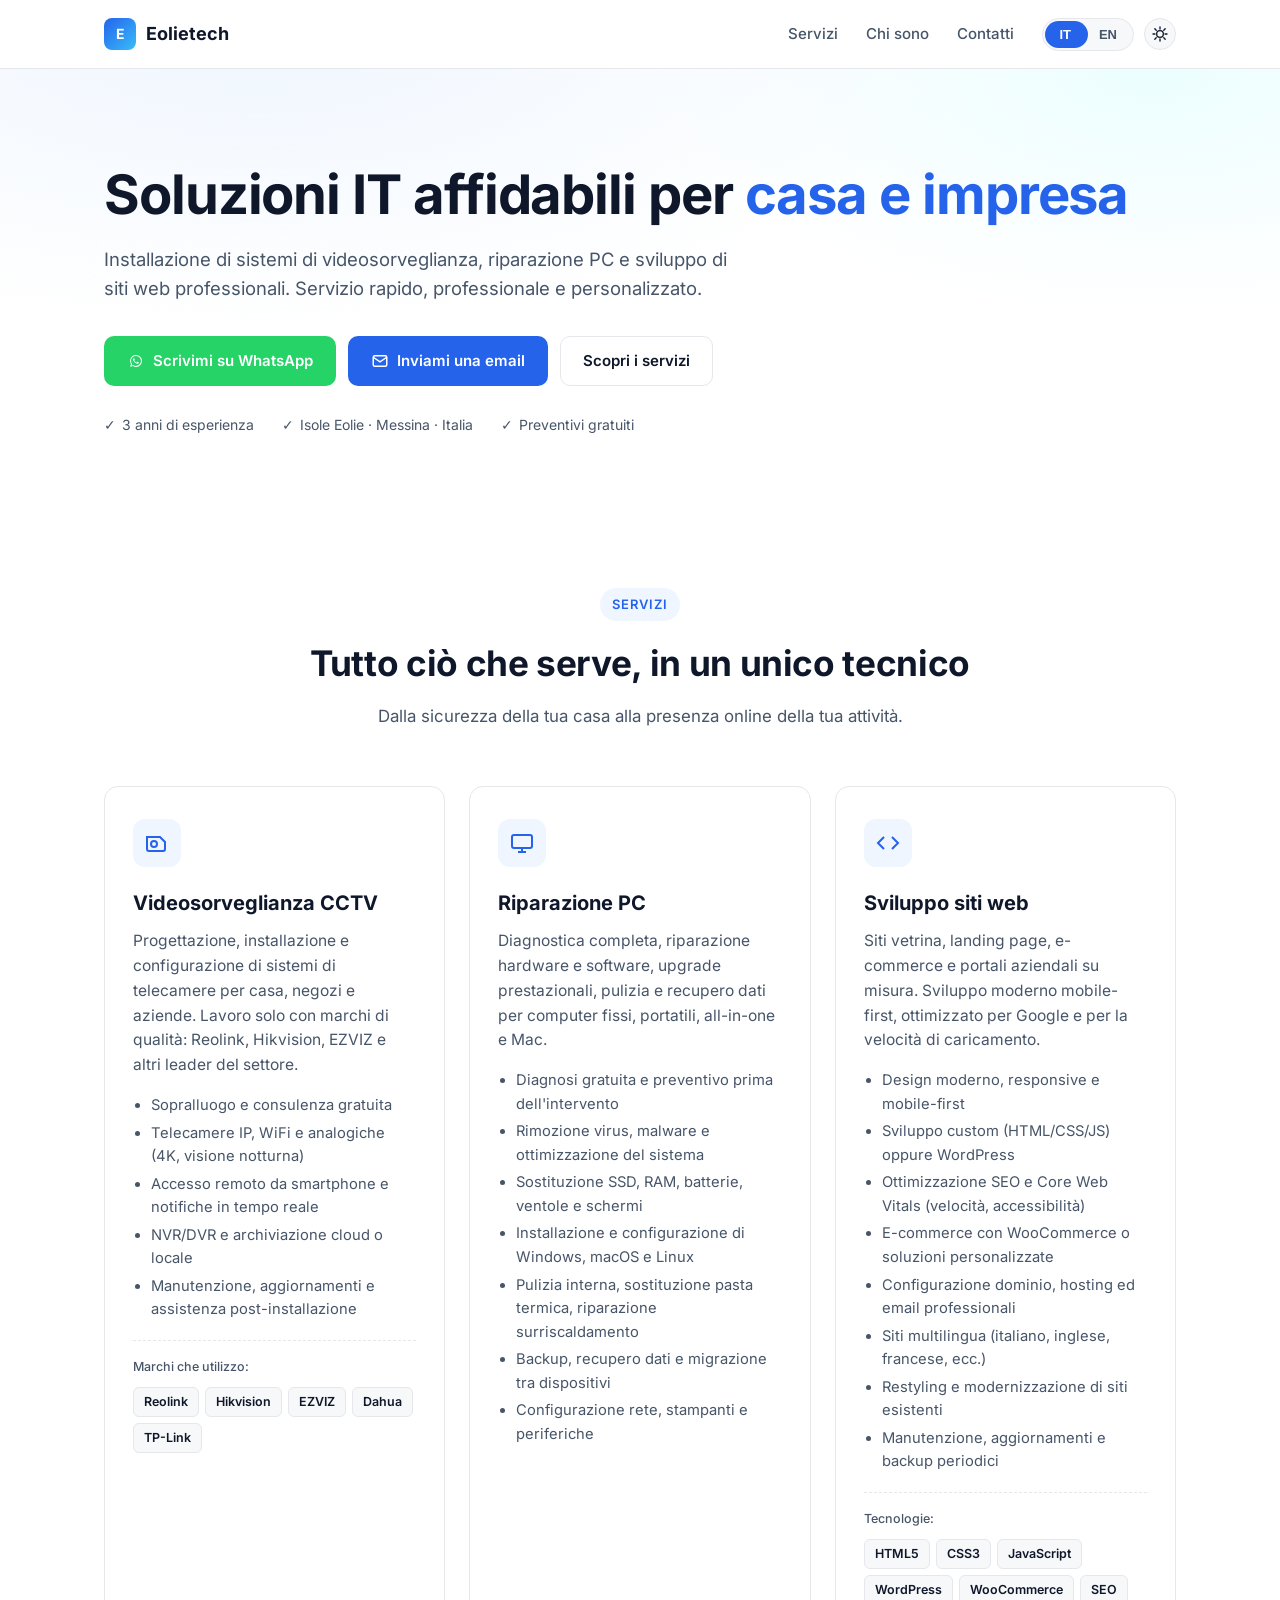
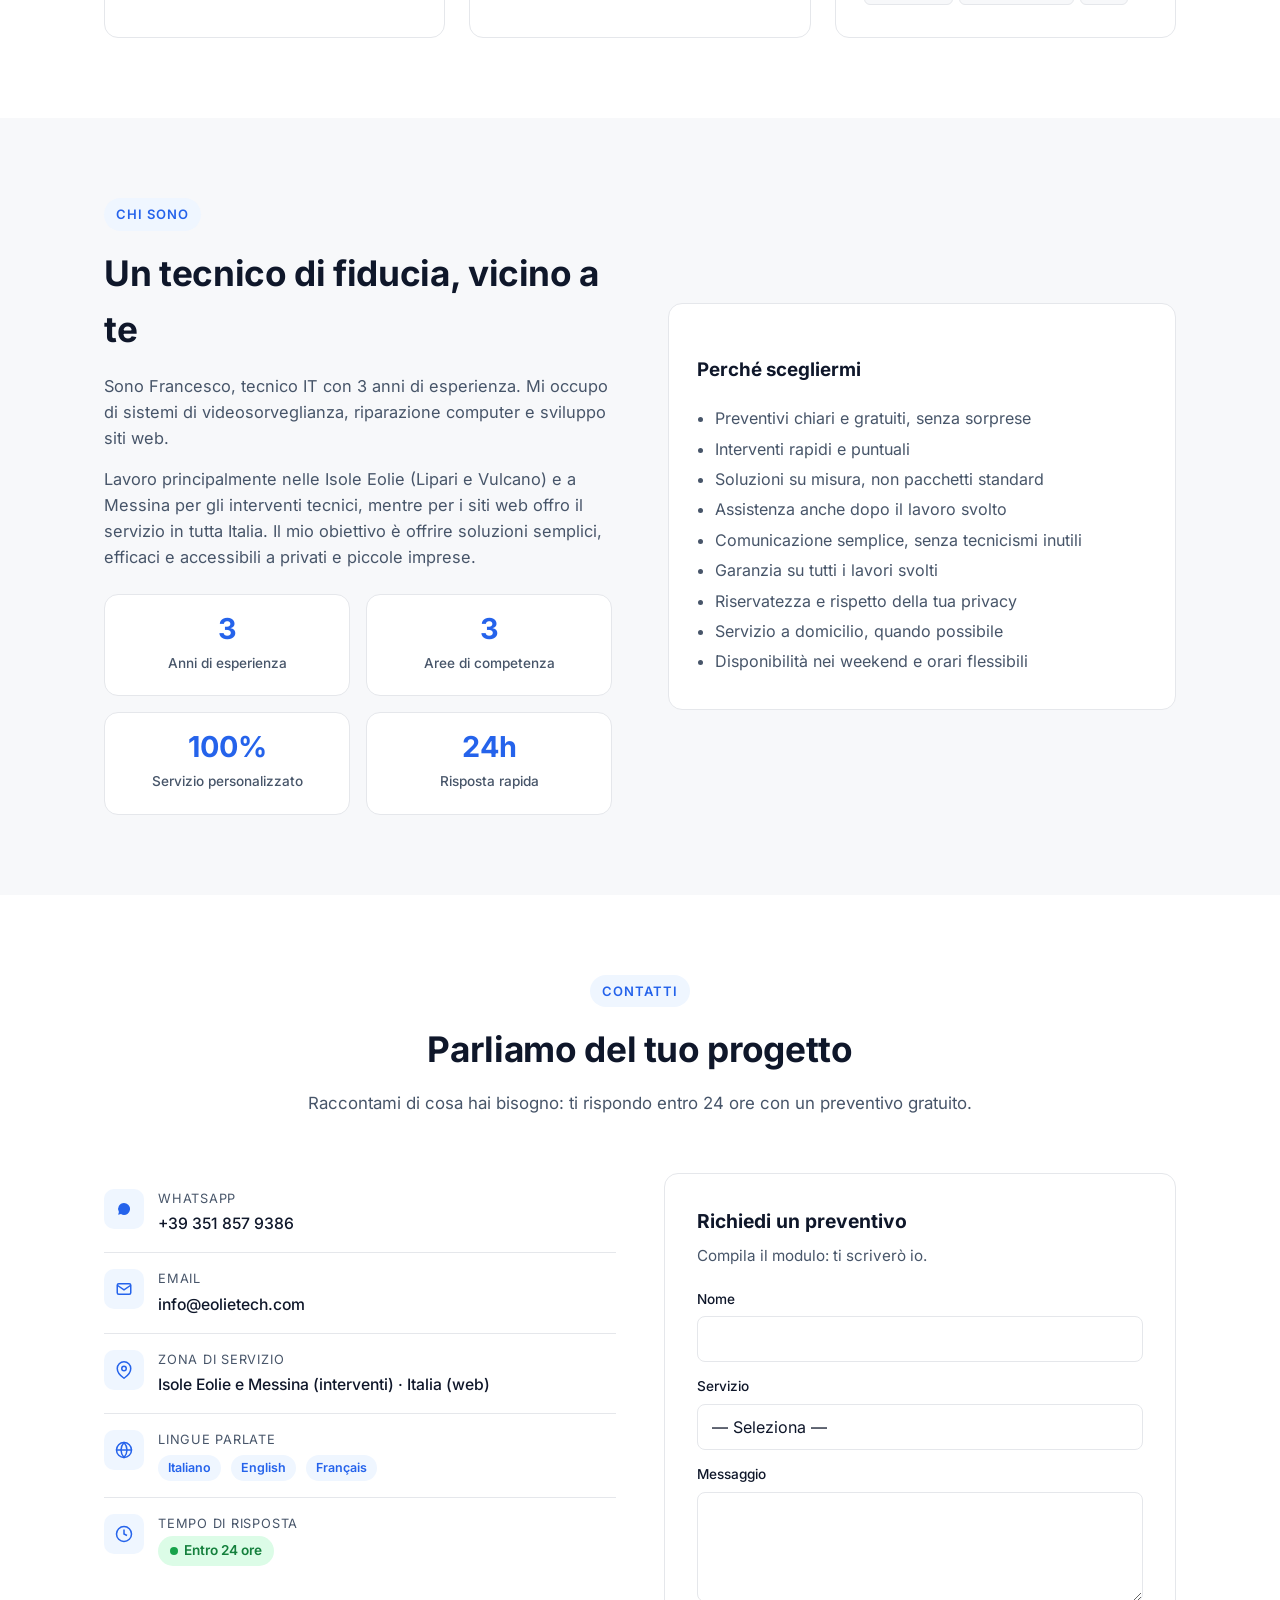
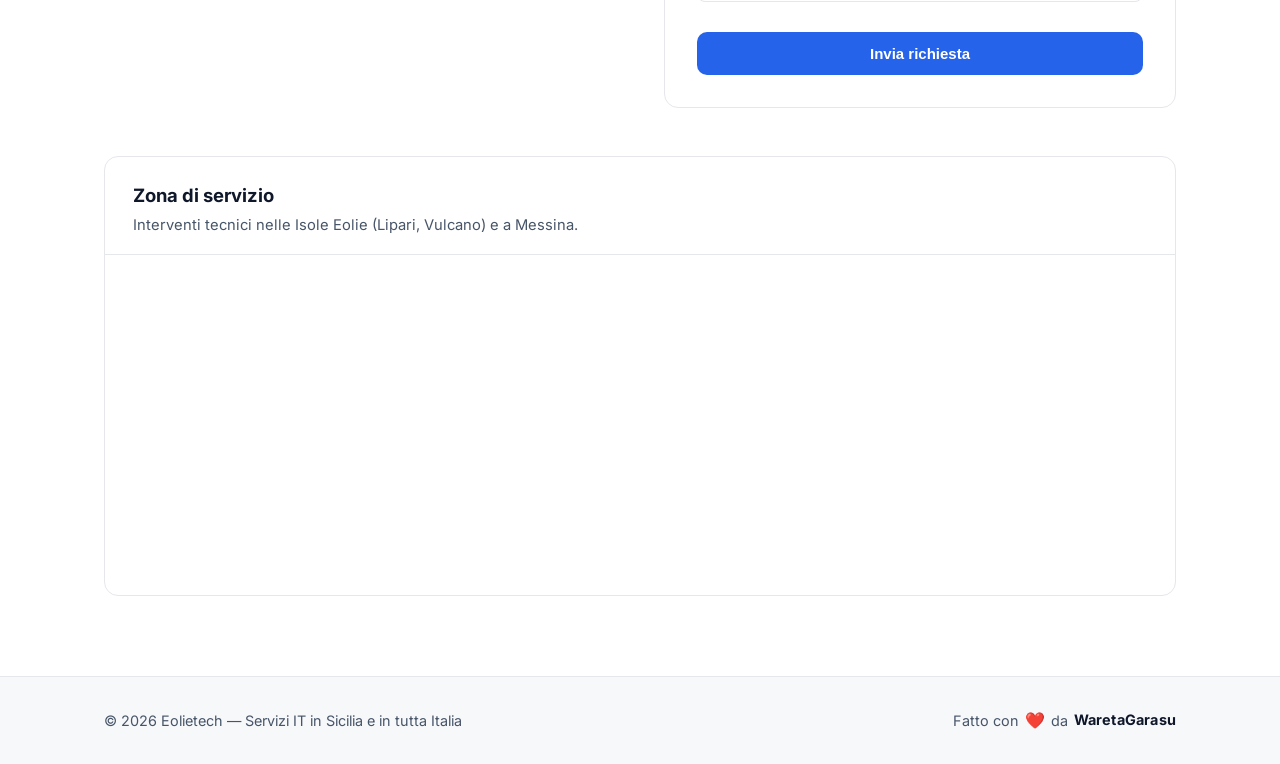
==== source/index.html @ b16765c5 "align source-first build flow and improve theme/lang toggle UX" ====
<!doctype html>
<html lang="it">
    <head>
        <meta charset="UTF-8" />
        <meta
            name="viewport"
            content="width=device-width, initial-scale=1.0, viewport-fit=cover"
        />
        <meta name="theme-color" content="#ffffff" />
        <meta name="color-scheme" content="light dark" />
        <meta name="format-detection" content="telephone=no" />
        <meta name="apple-mobile-web-app-capable" content="yes" />
        <meta name="mobile-web-app-capable" content="yes" />
        <meta name="apple-mobile-web-app-status-bar-style" content="default" />
        <meta name="apple-mobile-web-app-title" content="Eolietech" />

        <link rel="canonical" href="https://eolietech.com/" />

        <!-- Open Graph / social previews -->
        <meta property="og:type" content="website" />
        <meta property="og:url" content="https://eolietech.com/" />
        <meta property="og:site_name" content="eolietech.com" />
        <meta property="og:title" content="Eolietech — Servizi IT" />
        <meta
            property="og:description"
            content="Videosorveglianza, riparazione PC e sviluppo siti web nelle Isole Eolie, a Messina e in tutta Italia."
        />
        <meta
            property="og:image"
            content="https://eolietech.com/source/img/icon-512.png"
        />
        <meta property="og:locale" content="it_IT" />
        <meta property="og:locale:alternate" content="en_US" />
        <meta name="twitter:card" content="summary" />
        <meta name="twitter:title" content="Eolietech — Servizi IT" />
        <meta
            name="twitter:description"
            content="CCTV, riparazione PC e sviluppo siti web nelle Isole Eolie, a Messina e in tutta Italia."
        />
        <meta
            name="twitter:image"
            content="https://eolietech.com/source/img/icon-512.png"
        />

        <title data-i18n="meta.title">
            Eolietech — CCTV, Riparazione PC e Siti Web
        </title>
        <meta
            name="description"
            data-i18n="meta.description"
            content="Servizi professionali di videosorveglianza, riparazione PC e sviluppo siti web nelle Isole Eolie, a Messina e in tutta Italia."
        />

        <!-- Self-hosted Inter (variable woff2, Latin subset) — preloaded for early fetch -->
        <link
            rel="preload"
            href="/source/fonts/inter-latin.woff2"
            as="font"
            type="font/woff2"
            crossorigin
        />

        <!-- Favicon -->
        <link rel="icon" type="image/svg+xml" href="/source/img/favicon.svg" />
        <link
            rel="icon"
            type="image/png"
            sizes="32x32"
            href="/source/img/favicon-32.png"
        />
        <link rel="shortcut icon" href="/source/img/favicon.ico" />
        <link
            rel="apple-touch-icon"
            sizes="180x180"
            href="/source/img/apple-touch-icon.png"
        />
        <link rel="manifest" href="/source/site.webmanifest" />

        <script>
            (function () {
                try {
                    var stored = localStorage.getItem("theme");
                    var prefersDark = window.matchMedia(
                        "(prefers-color-scheme: dark)",
                    ).matches;
                    var theme = stored === "light" || stored === "dark"
                        ? stored
                        : prefersDark
                          ? "dark"
                          : "light";
                    document.documentElement.setAttribute("data-theme", theme);
                } catch (e) {}
            })();
        </script>
        <link rel="stylesheet" href="/source/style.min.css" />
    </head>
    <body>
        <noscript>
            <div class="noscript-banner">
                <strong>JavaScript disabilitato.</strong> Alcune funzioni (cambio
                lingua, menu mobile, modulo di contatto) non sono disponibili.
                Contattami direttamente su WhatsApp
                <a href="https://wa.me/393518579386">+39 351 857 9386</a> o via
                email
                <a href="mailto:info@eolietech.com">info@eolietech.com</a>.
                <span class="sep">·</span>
                <strong>JavaScript is disabled.</strong> Some features (language
                switcher, mobile menu, contact form) won't work. Reach me on
                WhatsApp at
                <a href="https://wa.me/393518579386">+39 351 857 9386</a> or
                email
                <a href="mailto:info@eolietech.com">info@eolietech.com</a>.
            </div>
        </noscript>
        <header>
            <div class="container nav">
                <a href="/" class="brand">
                    <span class="brand-mark">E</span>
                    <span data-i18n="brand.name">Eolietech</span>
                </a>
                <nav class="nav-links" id="navLinks">
                    <a href="#services" data-i18n="nav.services">Servizi</a>
                    <a href="#about" data-i18n="nav.about">Chi sono</a>
                    <a href="#contact" data-i18n="nav.contact">Contatti</a>
                    <div class="nav-controls">
                        <div class="lang-toggle" role="group" aria-label="Language">
                            <button data-lang="it" class="active">IT</button>
                            <button data-lang="en">EN</button>
                        </div>
                        <button
                            id="themeToggle"
                            class="theme-toggle"
                            type="button"
                            aria-label="Attiva tema scuro"
                            data-i18n-aria="nav.themeToggle"
                            aria-pressed="false"
                        >
                            <svg
                                class="theme-icon sun"
                                viewBox="0 0 24 24"
                                aria-hidden="true"
                                focusable="false"
                            >
                                <circle cx="12" cy="12" r="5"></circle>
                                <line x1="12" y1="1.5" x2="12" y2="4.5"></line>
                                <line x1="12" y1="19.5" x2="12" y2="22.5"></line>
                                <line x1="1.5" y1="12" x2="4.5" y2="12"></line>
                                <line x1="19.5" y1="12" x2="22.5" y2="12"></line>
                                <line
                                    x1="4.22"
                                    y1="4.22"
                                    x2="6.34"
                                    y2="6.34"
                                ></line>
                                <line
                                    x1="17.66"
                                    y1="17.66"
                                    x2="19.78"
                                    y2="19.78"
                                ></line>
                                <line
                                    x1="4.22"
                                    y1="19.78"
                                    x2="6.34"
                                    y2="17.66"
                                ></line>
                                <line
                                    x1="17.66"
                                    y1="6.34"
                                    x2="19.78"
                                    y2="4.22"
                                ></line>
                            </svg>
                            <svg
                                class="theme-icon moon"
                                viewBox="0 0 24 24"
                                aria-hidden="true"
                                focusable="false"
                            >
                                <path
                                    d="M21 12.79A9 9 0 1 1 11.21 3a7 7 0 1 0 9.79 9.79z"
                                ></path>
                            </svg>
                        </button>
                    </div>
                </nav>
                <button
                    class="menu-toggle"
                    id="menuToggle"
                    aria-label="Menu"
                    aria-expanded="false"
                    aria-controls="navLinks"
                >
                    ☰
                </button>
            </div>
        </header>

        <!-- HERO -->
        <section class="hero">
            <div class="container">
                <h1>
                    <span data-i18n="hero.title1"
                        >Soluzioni IT affidabili per</span
                    >
                    <span class="accent" data-i18n="hero.title2"
                        >casa e impresa</span
                    >
                </h1>
                <p class="lead" data-i18n="hero.lead">
                    Installazione di sistemi di videosorveglianza, riparazione
                    PC e sviluppo di siti web professionali. Servizio rapido,
                    professionale e personalizzato.
                </p>
                <div class="hero-actions">
                    <a
                        href="https://wa.me/393518579386"
                        class="btn btn-whatsapp"
                        data-role="whatsapp-link"
                        target="_blank"
                        rel="noopener"
                    >
                        <svg
                            width="18"
                            height="18"
                            viewBox="0 0 24 24"
                            fill="currentColor"
                            aria-hidden="true"
                            focusable="false"
                        >
                            <path
                                d="M17.6 6.3A7.85 7.85 0 0 0 12 4a7.94 7.94 0 0 0-6.8 12l-1 3.7 3.8-1A7.94 7.94 0 0 0 12 19.9a7.94 7.94 0 0 0 5.6-13.6Zm-5.6 12.2a6.6 6.6 0 0 1-3.4-.9l-.2-.1-2.2.6.6-2.2-.2-.2A6.62 6.62 0 1 1 12 18.5Zm3.6-4.9c-.2-.1-1.2-.6-1.4-.6-.2-.1-.3-.1-.5.1l-.7.8c-.1.2-.3.2-.5.1a5.4 5.4 0 0 1-2.7-2.4c-.2-.4.2-.4.6-1.2.1-.1 0-.3 0-.4l-.6-1.4c-.1-.4-.3-.3-.4-.3h-.4a.7.7 0 0 0-.5.2 2.2 2.2 0 0 0-.7 1.6 3.8 3.8 0 0 0 .8 2 8.5 8.5 0 0 0 3.3 2.9c.5.2.8.3 1.1.4a2.6 2.6 0 0 0 1.2.1 2 2 0 0 0 1.3-.9 1.6 1.6 0 0 0 .1-.9c0-.1-.2-.2-.4-.2Z"
                            />
                        </svg>
                        <span data-i18n="hero.cta1">Scrivimi su WhatsApp</span>
                    </a>
                    <a href="mailto:info@eolietech.com" class="btn btn-primary">
                        <svg
                            width="18"
                            height="18"
                            viewBox="0 0 24 24"
                            fill="none"
                            stroke="currentColor"
                            stroke-width="2"
                            aria-hidden="true"
                            focusable="false"
                        >
                            <rect x="3" y="5" width="18" height="14" rx="2" />
                            <polyline points="3 7 12 13 21 7" />
                        </svg>
                        <span data-i18n="hero.cta3">Inviami una email</span>
                    </a>
                    <a
                        href="#services"
                        class="btn btn-secondary"
                        data-i18n="hero.cta2"
                        >Scopri i servizi</a
                    >
                </div>
                <div class="hero-meta">
                    <span
                        >✓
                        <span data-i18n="hero.meta1"
                            >3 anni di esperienza</span
                        ></span
                    >
                    <span
                        >✓
                        <span data-i18n="hero.meta2"
                            >Isole Eolie · Messina · Italia</span
                        ></span
                    >
                    <span
                        >✓
                        <span data-i18n="hero.meta3"
                            >Preventivi gratuiti</span
                        ></span
                    >
                </div>
            </div>
        </section>

        <!-- SERVICES -->
        <section id="services">
            <div class="container">
                <div class="section-head">
                    <span class="eyebrow" data-i18n="services.eyebrow"
                        >Servizi</span
                    >
                    <h2 data-i18n="services.title">
                        Tutto ciò che serve, in un unico tecnico
                    </h2>
                    <p data-i18n="services.subtitle">
                        Dalla sicurezza della tua casa alla presenza online
                        della tua attività.
                    </p>
                </div>

                <div class="services-grid">
                    <div class="service-card">
                        <div class="service-icon">
                            <svg
                                viewBox="0 0 24 24"
                                fill="none"
                                stroke="currentColor"
                                stroke-width="2"
                                aria-hidden="true"
                                focusable="false"
                            >
                                <path
                                    d="M2 6h13l5 5v7a2 2 0 0 1-2 2H4a2 2 0 0 1-2-2V6z"
                                />
                                <circle cx="9" cy="13" r="3" />
                            </svg>
                        </div>
                        <h3 data-i18n="services.cctv.title">
                            Videosorveglianza CCTV
                        </h3>
                        <p data-i18n="services.cctv.desc">
                            Progettazione, installazione e configurazione di
                            sistemi di telecamere per casa, negozi e aziende.
                            Lavoro solo con marchi di qualità: Reolink,
                            Hikvision, EZVIZ e altri leader del settore.
                        </p>
                        <ul>
                            <li data-i18n="services.cctv.li1">
                                Sopralluogo e consulenza gratuita
                            </li>
                            <li data-i18n="services.cctv.li2">
                                Telecamere IP, WiFi e analogiche (4K, visione
                                notturna)
                            </li>
                            <li data-i18n="services.cctv.li3">
                                Accesso remoto da smartphone e notifiche in
                                tempo reale
                            </li>
                            <li data-i18n="services.cctv.li4">
                                NVR/DVR e archiviazione cloud o locale
                            </li>
                            <li data-i18n="services.cctv.li5">
                                Manutenzione, aggiornamenti e assistenza
                                post-installazione
                            </li>
                        </ul>
                        <div class="brand-row">
                            <span
                                class="brand-label"
                                data-i18n="services.cctv.brands"
                                >Marchi che utilizzo:</span
                            >
                            <span class="brand-tag">Reolink</span>
                            <span class="brand-tag">Hikvision</span>
                            <span class="brand-tag">EZVIZ</span>
                            <span class="brand-tag">Dahua</span>
                            <span class="brand-tag">TP-Link</span>
                        </div>
                    </div>

                    <div class="service-card">
                        <div class="service-icon">
                            <svg
                                viewBox="0 0 24 24"
                                fill="none"
                                stroke="currentColor"
                                stroke-width="2"
                                aria-hidden="true"
                                focusable="false"
                            >
                                <rect
                                    x="2"
                                    y="4"
                                    width="20"
                                    height="13"
                                    rx="2"
                                />
                                <path d="M8 21h8M12 17v4" />
                            </svg>
                        </div>
                        <h3 data-i18n="services.pc.title">Riparazione PC</h3>
                        <p data-i18n="services.pc.desc">
                            Diagnostica completa, riparazione hardware e
                            software, upgrade prestazionali, pulizia e recupero
                            dati per computer fissi, portatili, all-in-one e
                            Mac.
                        </p>
                        <ul>
                            <li data-i18n="services.pc.li1">
                                Diagnosi gratuita e preventivo prima
                                dell'intervento
                            </li>
                            <li data-i18n="services.pc.li2">
                                Rimozione virus, malware e ottimizzazione del
                                sistema
                            </li>
                            <li data-i18n="services.pc.li3">
                                Sostituzione SSD, RAM, batterie, ventole e
                                schermi
                            </li>
                            <li data-i18n="services.pc.li4">
                                Installazione e configurazione di Windows, macOS
                                e Linux
                            </li>
                            <li data-i18n="services.pc.li5">
                                Pulizia interna, sostituzione pasta termica,
                                riparazione surriscaldamento
                            </li>
                            <li data-i18n="services.pc.li6">
                                Backup, recupero dati e migrazione tra
                                dispositivi
                            </li>
                            <li data-i18n="services.pc.li7">
                                Configurazione rete, stampanti e periferiche
                            </li>
                        </ul>
                    </div>

                    <div class="service-card">
                        <div class="service-icon">
                            <svg
                                viewBox="0 0 24 24"
                                fill="none"
                                stroke="currentColor"
                                stroke-width="2"
                                aria-hidden="true"
                                focusable="false"
                            >
                                <polyline points="16 18 22 12 16 6" />
                                <polyline points="8 6 2 12 8 18" />
                            </svg>
                        </div>
                        <h3 data-i18n="services.web.title">
                            Sviluppo siti web
                        </h3>
                        <p data-i18n="services.web.desc">
                            Siti vetrina, landing page, e-commerce e portali
                            aziendali su misura. Sviluppo moderno mobile-first,
                            ottimizzato per Google e per la velocità di
                            caricamento.
                        </p>
                        <ul>
                            <li data-i18n="services.web.li1">
                                Design moderno, responsive e mobile-first
                            </li>
                            <li data-i18n="services.web.li2">
                                Sviluppo custom (HTML/CSS/JS) oppure WordPress
                            </li>
                            <li data-i18n="services.web.li3">
                                Ottimizzazione SEO e Core Web Vitals (velocità,
                                accessibilità)
                            </li>
                            <li data-i18n="services.web.li4">
                                E-commerce con WooCommerce o soluzioni
                                personalizzate
                            </li>
                            <li data-i18n="services.web.li5">
                                Configurazione dominio, hosting ed email
                                professionali
                            </li>
                            <li data-i18n="services.web.li6">
                                Siti multilingua (italiano, inglese, francese,
                                ecc.)
                            </li>
                            <li data-i18n="services.web.li7">
                                Restyling e modernizzazione di siti esistenti
                            </li>
                            <li data-i18n="services.web.li8">
                                Manutenzione, aggiornamenti e backup periodici
                            </li>
                        </ul>
                        <div class="brand-row">
                            <span
                                class="brand-label"
                                data-i18n="services.web.tech"
                                >Tecnologie:</span
                            >
                            <span class="brand-tag">HTML5</span>
                            <span class="brand-tag">CSS3</span>
                            <span class="brand-tag">JavaScript</span>
                            <span class="brand-tag">WordPress</span>
                            <span class="brand-tag">WooCommerce</span>
                            <span class="brand-tag">SEO</span>
                        </div>
                    </div>
                </div>
            </div>
        </section>

        <!-- ABOUT -->
        <section id="about" class="about">
            <div class="container">
                <div class="about-grid">
                    <div class="about-text">
                        <span class="eyebrow" data-i18n="about.eyebrow"
                            >Chi sono</span
                        >
                        <h2 data-i18n="about.title">
                            Un tecnico di fiducia, vicino a te
                        </h2>
                        <p data-i18n="about.p1">
                            Sono Francesco, tecnico IT con 3 anni di esperienza.
                            Mi occupo di sistemi di videosorveglianza,
                            riparazione computer e sviluppo siti web.
                        </p>
                        <p data-i18n="about.p2">
                            Lavoro principalmente nelle Isole Eolie (Lipari e
                            Vulcano) e a Messina per gli interventi tecnici,
                            mentre per i siti web offro il servizio in tutta
                            Italia. Il mio obiettivo è offrire soluzioni
                            semplici, efficaci e accessibili a privati e piccole
                            imprese.
                        </p>
                        <div class="stats">
                            <div class="stat-card">
                                <span class="num">3</span>
                                <span class="label" data-i18n="about.stat1"
                                    >Anni di esperienza</span
                                >
                            </div>
                            <div class="stat-card">
                                <span class="num">3</span>
                                <span class="label" data-i18n="about.stat2"
                                    >Aree di competenza</span
                                >
                            </div>
                            <div class="stat-card">
                                <span class="num">100%</span>
                                <span class="label" data-i18n="about.stat3"
                                    >Servizio personalizzato</span
                                >
                            </div>
                            <div class="stat-card">
                                <span class="num">24h</span>
                                <span class="label" data-i18n="about.stat4"
                                    >Risposta rapida</span
                                >
                            </div>
                        </div>
                    </div>
                    <div>
                        <div class="about-why-card">
                            <h3 data-i18n="about.why.title">
                                Perché scegliermi
                            </h3>
                            <ul>
                                <li data-i18n="about.why.li1">
                                    Preventivi chiari e gratuiti, senza sorprese
                                </li>
                                <li data-i18n="about.why.li2">
                                    Interventi rapidi e puntuali
                                </li>
                                <li data-i18n="about.why.li3">
                                    Soluzioni su misura, non pacchetti standard
                                </li>
                                <li data-i18n="about.why.li4">
                                    Assistenza anche dopo il lavoro svolto
                                </li>
                                <li data-i18n="about.why.li5">
                                    Comunicazione semplice, senza tecnicismi
                                    inutili
                                </li>
                                <li data-i18n="about.why.li6">
                                    Garanzia su tutti i lavori svolti
                                </li>
                                <li data-i18n="about.why.li7">
                                    Riservatezza e rispetto della tua privacy
                                </li>
                                <li data-i18n="about.why.li8">
                                    Servizio a domicilio, quando possibile
                                </li>
                                <li data-i18n="about.why.li9">
                                    Disponibilità nei weekend e orari flessibili
                                </li>
                            </ul>
                        </div>
                    </div>
                </div>
            </div>
        </section>

        <!-- CONTACT -->
        <section id="contact">
            <div class="container">
                <div class="section-head">
                    <span class="eyebrow" data-i18n="contact.eyebrow"
                        >Contatti</span
                    >
                    <h2 data-i18n="contact.title">Parliamo del tuo progetto</h2>
                    <p data-i18n="contact.subtitle">
                        Raccontami di cosa hai bisogno: ti rispondo entro 24 ore
                        con un preventivo gratuito.
                    </p>
                </div>

                <div class="contact-wrapper">
                    <div class="contact-info">
                        <ul>
                            <li>
                                <div class="icon">
                                    <svg
                                        viewBox="0 0 24 24"
                                        fill="currentColor"
                                        aria-hidden="true"
                                        focusable="false"
                                    >
                                        <path
                                            d="M17.6 6.3A7.85 7.85 0 0 0 12 4a7.94 7.94 0 0 0-6.8 12l-1 3.7 3.8-1A7.94 7.94 0 0 0 12 19.9a7.94 7.94 0 0 0 5.6-13.6Z"
                                        />
                                    </svg>
                                </div>
                                <div>
                                    <div class="label">WhatsApp</div>
                                    <div class="value">
                                        <a
                                            href="https://wa.me/393518579386"
                                            data-role="whatsapp-link"
                                            target="_blank"
                                            rel="noopener"
                                            >+39 351 857 9386</a
                                        >
                                    </div>
                                </div>
                            </li>
                            <li>
                                <div class="icon">
                                    <svg
                                        viewBox="0 0 24 24"
                                        fill="none"
                                        stroke="currentColor"
                                        stroke-width="2"
                                        aria-hidden="true"
                                        focusable="false"
                                    >
                                        <rect
                                            x="3"
                                            y="5"
                                            width="18"
                                            height="14"
                                            rx="2"
                                        />
                                        <polyline points="3 7 12 13 21 7" />
                                    </svg>
                                </div>
                                <div>
                                    <div class="label">Email</div>
                                    <div class="value">
                                        <a href="mailto:info@eolietech.com"
                                            >info@eolietech.com</a
                                        >
                                    </div>
                                </div>
                            </li>
                            <li>
                                <div class="icon">
                                    <svg
                                        viewBox="0 0 24 24"
                                        fill="none"
                                        stroke="currentColor"
                                        stroke-width="2"
                                        aria-hidden="true"
                                        focusable="false"
                                    >
                                        <path
                                            d="M21 10c0 7-9 13-9 13s-9-6-9-13a9 9 0 0 1 18 0z"
                                        />
                                        <circle cx="12" cy="10" r="3" />
                                    </svg>
                                </div>
                                <div>
                                    <div
                                        class="label"
                                        data-i18n="contact.area.label"
                                    >
                                        Zona di servizio
                                    </div>
                                    <div
                                        class="value"
                                        data-i18n="contact.area.value"
                                    >
                                        Isole Eolie e Messina (interventi) ·
                                        Italia (web)
                                    </div>
                                </div>
                            </li>
                            <li>
                                <div class="icon">
                                    <svg
                                        viewBox="0 0 24 24"
                                        fill="none"
                                        stroke="currentColor"
                                        stroke-width="2"
                                        aria-hidden="true"
                                        focusable="false"
                                    >
                                        <circle cx="12" cy="12" r="10" />
                                        <line x1="2" y1="12" x2="22" y2="12" />
                                        <path
                                            d="M12 2a15.3 15.3 0 0 1 4 10 15.3 15.3 0 0 1-4 10 15.3 15.3 0 0 1-4-10 15.3 15.3 0 0 1 4-10z"
                                        />
                                    </svg>
                                </div>
                                <div>
                                    <div
                                        class="label"
                                        data-i18n="contact.languages.label"
                                    >
                                        Lingue parlate
                                    </div>
                                    <div class="value">
                                        <span class="lang-pill">Italiano</span>
                                        <span class="lang-pill">English</span>
                                        <span class="lang-pill">Français</span>
                                    </div>
                                </div>
                            </li>
                            <li>
                                <div class="icon">
                                    <svg
                                        viewBox="0 0 24 24"
                                        fill="none"
                                        stroke="currentColor"
                                        stroke-width="2"
                                        aria-hidden="true"
                                        focusable="false"
                                    >
                                        <circle cx="12" cy="12" r="10" />
                                        <polyline points="12 6 12 12 16 14" />
                                    </svg>
                                </div>
                                <div>
                                    <div
                                        class="label"
                                        data-i18n="contact.response.label"
                                    >
                                        Tempo di risposta
                                    </div>
                                    <div class="value">
                                        <span
                                            class="response-badge"
                                            data-i18n="contact.response.value"
                                            >Entro 24 ore</span
                                        >
                                    </div>
                                </div>
                            </li>
                        </ul>
                    </div>

                    <form class="contact-form" id="contactForm">
                        <h3 data-i18n="contact.form.title">
                            Richiedi un preventivo
                        </h3>
                        <p data-i18n="contact.form.subtitle">
                            Compila il modulo: ti scriverò io.
                        </p>
                        <div class="form-row">
                            <label for="name" data-i18n="contact.form.name"
                                >Nome</label
                            >
                            <input
                                id="name"
                                name="name"
                                type="text"
                                autocomplete="name"
                                autocapitalize="words"
                                enterkeyhint="next"
                                required
                            />
                        </div>
                        <div class="form-row">
                            <label
                                for="service"
                                data-i18n="contact.form.service"
                                >Servizio</label
                            >
                            <select id="service" name="service" required>
                                <option
                                    value=""
                                    data-i18n="contact.form.choose"
                                >
                                    — Seleziona —
                                </option>
                                <option
                                    value="cctv"
                                    data-i18n="services.cctv.title"
                                >
                                    Videosorveglianza CCTV
                                </option>
                                <option
                                    value="pc"
                                    data-i18n="services.pc.title"
                                >
                                    Riparazione PC
                                </option>
                                <option
                                    value="web"
                                    data-i18n="services.web.title"
                                >
                                    Sviluppo siti web
                                </option>
                                <option
                                    value="other"
                                    data-i18n="contact.form.other"
                                >
                                    Altro
                                </option>
                            </select>
                        </div>
                        <div class="form-row">
                            <label
                                for="message"
                                data-i18n="contact.form.message"
                                >Messaggio</label
                            >
                            <textarea
                                id="message"
                                name="message"
                                autocapitalize="sentences"
                                enterkeyhint="send"
                                required
                            ></textarea>
                        </div>
                        <button
                            type="submit"
                            class="btn btn-primary form-submit"
                            data-i18n="contact.form.send"
                        >
                            Invia richiesta
                        </button>
                    </form>
                </div>

                <!-- Service area map -->
                <div class="map-wrapper">
                    <div class="map-header">
                        <h3 data-i18n="contact.map.title">Zona di servizio</h3>
                        <p data-i18n="contact.map.subtitle">
                            Interventi tecnici nelle Isole Eolie (Lipari,
                            Vulcano) e a Messina.
                        </p>
                    </div>
                    <iframe
                        src="https://maps.google.com/maps?ll=38.44,14.96&z=11&t=m&output=embed"
                        width="100%"
                        height="340"
                        style="border: 0"
                        loading="lazy"
                        referrerpolicy="no-referrer-when-downgrade"
                        title="Lipari and Vulcano service area map"
                        allowfullscreen
                    ></iframe>
                </div>
            </div>
        </section>

        <footer>
            <div class="container footer-content">
                <div>
                    © <span id="year"></span>
                    <span data-i18n="brand.name">Eolietech</span> —
                    <span data-i18n="footer.tagline"
                        >Servizi IT in Sicilia e in tutta Italia</span
                    >
                </div>
                <div class="footer-signature">
                    <span data-i18n="footer.built">Fatto con</span>
                    <span class="heart" aria-hidden="true">❤️</span>
                    <span data-i18n="footer.builtBy">da</span>
                    <strong class="signature">
                        <a
                            href="https://waretagarasu.com"
                            target="_blank"
                            rel="noopener"
                            >WaretaGarasu</a
                        >
                    </strong>
                </div>
            </div>
        </footer>

        <button
            class="scroll-top"
            id="scrollTop"
            type="button"
            aria-label="Torna su"
            data-i18n-aria="nav.scrollTop"
        >
            <svg viewBox="0 0 24 24" aria-hidden="true" focusable="false">
                <polyline points="6 14 12 8 18 14" />
            </svg>
        </button>
        <script src="/source/script.min.js"></script>
    </body>
</html>
                                                                     
---- source/style.min.css ----
@font-face{font-family:'Inter';font-style:normal;font-weight:100 900;font-display:swap;src:url('fonts/inter-latin.woff2') format('woff2-variations'),url('fonts/inter-latin.woff2') format('woff2');unicode-range:U+0000-00FF,U+0131,U+0152-0153,U+02BB-02BC,U+02C6,U+02DA,U+02DC,U+0304,U+0308,U+0329,U+2000-206F,U+2074,U+20AC,U+2122,U+2191,U+2193,U+2212,U+2215,U+FEFF,U+FFFD}:root{--bg:#fff;--bg-soft:#f7f8fa;--surface:#fff;--text:#0f172a;--text-muted:#475569;--border:#e5e7eb;--accent:#2563eb;--accent-hover:#1d4ed8;--accent-soft:#eff6ff;--success:#16a34a;--shadow:0 1px 2px rgba(15,23,42,0.04),0 8px 24px rgba(15,23,42,0.06);--hero-glow-secondary:#ecfeff;--radius:14px;--max-width:1120px}[data-theme="dark"]{--bg:#050a16;--bg-soft:#0d1628;--surface:#111c31;--text:#eaf1ff;--text-muted:#9db0d1;--border:#2b3d5f;--accent:#7ab2ff;--accent-hover:#9ac6ff;--accent-soft:rgba(122,178,255,0.2);--shadow:0 1px 2px rgba(2,6,23,0.5),0 12px 28px rgba(2,6,23,0.58);--hero-glow-secondary:rgba(59,130,246,0.12)}*{box-sizing:border-box}html{scroll-behavior:smooth;-webkit-text-size-adjust:100%;text-size-adjust:100%}body{margin:0;font-family:'Inter',-apple-system,BlinkMacSystemFont,'Segoe UI',Roboto,sans-serif;color:var(--text);background:var(--bg);line-height:1.6;min-height:100vh;display:flex;flex-direction:column;-webkit-font-smoothing:antialiased;text-rendering:optimizeLegibility;overflow-x:hidden}body.menu-open{overflow:hidden}a,button,.btn,input,select,textarea,.lang-toggle button,.menu-toggle,.service-card{-webkit-tap-highlight-color:transparent;touch-action:manipulation}a{color:var(--accent);text-decoration:none}a:hover{color:var(--accent-hover)}.container{max-width:var(--max-width);margin:0 auto;padding:0 24px;padding-left:max(24px,env(safe-area-inset-left));padding-right:max(24px,env(safe-area-inset-right))}header{position:sticky;top:0;z-index:50;background:var(--surface);border-bottom:1px solid var(--border)}.nav{position:relative;display:flex;align-items:center;justify-content:space-between;height:68px}.brand{display:flex;align-items:center;gap:10px;font-weight:700;font-size:18px;color:var(--text)}.brand-mark{width:32px;height:32px;border-radius:8px;background:linear-gradient(135deg,var(--accent),#38bdf8);display:grid;place-items:center;color:#fff;font-weight:700;font-size:14px}.nav-links{display:flex;gap:28px;align-items:center}.nav-controls{display:inline-flex;align-items:center;gap:10px}.nav-links a{color:var(--text-muted);font-size:15px;font-weight:500}.nav-links a:hover{color:var(--text)}.lang-toggle{position:relative;display:inline-flex;border:1px solid var(--border);border-radius:999px;overflow:clip;background:var(--bg-soft);padding:2px}.lang-toggle::before{content:"";position:absolute;top:2px;left:2px;width:calc(50% - 2px);height:calc(100% - 4px);border-radius:999px;background:var(--accent);transform:translateX(0);transition:transform .24s ease;will-change:transform}.lang-toggle button{position:relative;z-index:1;border:0;background:transparent;padding:6px 14px;font-size:13px;font-weight:600;color:var(--text-muted);cursor:pointer;transition:color .18s ease,transform .18s ease}.lang-toggle button.active{color:#fff;animation:langTogglePop .2s ease}.lang-toggle[data-active-lang="en"]::before{transform:translateX(100%)}.lang-toggle button:not(.active):hover{color:var(--text);transform:translateY(-1px)}@keyframes langTogglePop{0%{transform:scale(1)}50%{transform:scale(1.05)}100%{transform:scale(1)}}.theme-toggle{position:relative;width:32px;height:32px;border-radius:999px;border:1px solid var(--border);background:var(--bg-soft);color:var(--text);display:inline-grid;place-items:center;cursor:pointer;transition:border-color .18s ease,background-color .18s ease,transform .18s ease}.theme-toggle:hover{transform:translateY(-1px);border-color:var(--accent)}.theme-toggle:focus-visible{outline:2px solid var(--accent);outline-offset:2px}.theme-icon{position:absolute;width:16px;height:16px;fill:none;stroke:currentColor;stroke-width:2;stroke-linecap:round;stroke-linejoin:round;transition:transform .24s ease,opacity .24s ease}.theme-icon.moon{opacity:0;transform:rotate(35deg) scale(0.75)}[data-theme="dark"] .theme-icon.sun{opacity:0;transform:rotate(-35deg) scale(0.75)}[data-theme="dark"] .theme-icon.moon{opacity:1;transform:rotate(0) scale(1)}.menu-toggle{display:none;background:0;border:0;font-size:24px;cursor:pointer;color:var(--text)}.scroll-top{position:fixed;right:20px;bottom:max(20px,env(safe-area-inset-bottom)+10px);width:44px;height:44px;border-radius:50%;border:0;background:linear-gradient(135deg,var(--accent),#38bdf8);color:#fff;display:grid;place-items:center;cursor:pointer;box-shadow:0 8px 20px rgba(37,99,235,0.35);opacity:0;transform:translateY(12px);pointer-events:none;transition:opacity .2s ease,transform .2s ease,background .2s ease;z-index:45}.scroll-top.visible{opacity:1;transform:translateY(0);pointer-events:auto}body.menu-open .scroll-top{opacity:0;transform:translateY(12px);pointer-events:none}.scroll-top:hover{background:linear-gradient(135deg,var(--accent-hover),#0ea5e9)}.scroll-top:focus-visible{outline:2px solid var(--accent);outline-offset:3px}.scroll-top svg{width:20px;height:20px;stroke:#fff;stroke-width:2.5;fill:none;stroke-linecap:round;stroke-linejoin:round}.hero{padding:96px 0 72px;background:radial-gradient(1200px 500px at 20% -10%,var(--accent-soft),transparent 60%),radial-gradient(800px 400px at 90% 0,var(--hero-glow-secondary),transparent 60%)}.hero h1{font-size:clamp(2rem,4.5vw,3.4rem);line-height:1.1;margin:0 0 20px;letter-spacing:-.02em}.hero h1 .accent{color:var(--accent)}.hero p.lead{font-size:1.15rem;color:var(--text-muted);max-width:640px;margin:0 0 32px}.hero-actions{display:flex;gap:12px;flex-wrap:wrap}.btn{display:inline-flex;align-items:center;gap:8px;padding:12px 22px;border-radius:10px;font-weight:600;font-size:15px;cursor:pointer;transition:all .15s ease;border:1px solid transparent}.btn-primary{background:var(--accent);color:#fff}.btn-primary:hover{background:var(--accent-hover);color:#fff}.btn-secondary{background:var(--surface);color:var(--text);border-color:var(--border)}.btn-secondary:hover{border-color:var(--text-muted)}.btn-whatsapp{background:#25d366;color:#fff}.btn-whatsapp:hover{background:#1ebe57;color:#fff}.btn:active{transform:scale(0.97)}.lang-toggle button:active{opacity:.85}.hero-meta{margin-top:28px;display:flex;gap:28px;flex-wrap:wrap;color:var(--text-muted);font-size:14px}.hero-meta span{display:inline-flex;align-items:center;gap:6px}section{padding:80px 0}.section-head{text-align:center;max-width:680px;margin:0 auto 56px}.eyebrow{display:inline-block;font-size:13px;font-weight:600;text-transform:uppercase;letter-spacing:.08em;color:var(--accent);background:var(--accent-soft);padding:6px 12px;border-radius:999px;margin-bottom:14px}.section-head h2{font-size:clamp(1.6rem,3vw,2.2rem);margin:0 0 12px;letter-spacing:-.01em}.section-head p{color:var(--text-muted);margin:0;font-size:1.05rem}.services-grid{display:grid;grid-template-columns:repeat(auto-fit,minmax(280px,1fr));gap:24px}.service-card{background:var(--surface);border:1px solid var(--border);border-radius:var(--radius);padding:32px 28px;transition:all .2s ease}.service-card:hover{transform:translateY(-4px);box-shadow:var(--shadow);border-color:var(--accent)}.service-icon{width:48px;height:48px;border-radius:12px;background:var(--accent-soft);color:var(--accent);display:grid;place-items:center;margin-bottom:20px}.service-icon svg{width:24px;height:24px}.service-card h3{font-size:1.25rem;margin:0 0 10px}.service-card p{color:var(--text-muted);margin:0 0 16px;font-size:.97rem}.service-card ul{margin:0;padding-left:18px;color:var(--text-muted);font-size:.92rem}.service-card ul li{margin-bottom:4px}.about{background:var(--bg-soft)}.about-grid{display:grid;grid-template-columns:1fr 1fr;gap:56px;align-items:center}.about-text h2{font-size:clamp(1.6rem,3vw,2.2rem);margin:0 0 16px;letter-spacing:-.01em}.about-text p{color:var(--text-muted);margin:0 0 14px;font-size:1.02rem}.stats{display:grid;grid-template-columns:repeat(2,1fr);gap:16px;margin-top:24px}.stat-card{background:var(--surface);border:1px solid var(--border);border-radius:var(--radius);padding:20px;text-align:center}.stat-card .num{font-size:1.8rem;font-weight:700;color:var(--accent);display:block;line-height:1;margin-bottom:6px}.stat-card .label{font-size:.85rem;color:var(--text-muted);font-weight:500}.about-why-card{background:var(--surface);border:1px solid var(--border);border-radius:var(--radius);padding:32px 28px;transition:all .2s ease}.about-why-card ul{padding-left:18px;color:var(--text-muted);line-height:1.9;margin:0}.contact-wrapper{display:grid;grid-template-columns:1fr 1fr;gap:48px}.contact-info ul{list-style:none;padding:0;margin:0}.contact-info li{display:flex;gap:14px;padding:16px 0;border-bottom:1px solid var(--border)}.contact-info li:last-child{border-bottom:0}.contact-info .icon{width:40px;height:40px;border-radius:10px;background:var(--accent-soft);color:var(--accent);display:grid;place-items:center;flex-shrink:0}.contact-info .icon svg{width:18px;height:18px}.contact-info .label{font-size:.8rem;color:var(--text-muted);text-transform:uppercase;letter-spacing:.06em;margin-bottom:2px}.contact-info .value{font-size:.98rem;color:var(--text);font-weight:500}.contact-info .value a{color:var(--text)}.contact-info .value a:hover{color:var(--accent)}.lang-pill{display:inline-block;background:var(--accent-soft);color:var(--accent);font-size:.78rem;font-weight:600;padding:3px 10px;border-radius:999px;margin-right:6px;margin-top:2px}.response-badge{display:inline-flex;align-items:center;gap:6px;background:#dcfce7;color:#15803d;font-size:.85rem;font-weight:600;padding:4px 12px;border-radius:999px}.response-badge::before{content:"";width:8px;height:8px;border-radius:50%;background:#16a34a;display:inline-block;box-shadow:0 0 0 0 rgba(22,163,74,0.6);animation:pulse 2s infinite}@keyframes pulse{0%{box-shadow:0 0 0 0 rgba(22,163,74,0.6)}70%{box-shadow:0 0 0 8px rgba(22,163,74,0)}100%{box-shadow:0 0 0 0 rgba(22,163,74,0)}}.map-wrapper{margin-top:48px;background:var(--surface);border:1px solid var(--border);border-radius:var(--radius);overflow:hidden}.map-header{padding:24px 28px 16px;border-bottom:1px solid var(--border)}.map-header h3{margin:0 0 4px;font-size:1.15rem}.map-header p{margin:0;color:var(--text-muted);font-size:.92rem}.map-wrapper iframe{display:block;filter:grayscale(20%) contrast(1.05)}.brand-row{margin-top:18px;padding-top:16px;border-top:1px dashed var(--border);display:flex;flex-wrap:wrap;gap:6px;align-items:center}.brand-label{font-size:.78rem;color:var(--text-muted);font-weight:500;margin-right:4px;width:100%;margin-bottom:4px}.brand-tag{display:inline-block;background:var(--bg-soft);border:1px solid var(--border);color:var(--text);font-size:.78rem;font-weight:600;padding:4px 10px;border-radius:6px}.contact-form{background:var(--surface);border:1px solid var(--border);border-radius:var(--radius);padding:32px}.contact-form h3{margin:0 0 8px;font-size:1.2rem}.contact-form p{color:var(--text-muted);margin:0 0 20px;font-size:.95rem}.form-row{margin-bottom:14px}.form-row label{display:block;font-size:.85rem;font-weight:500;color:var(--text);margin-bottom:6px}.form-row input,.form-row textarea,.form-row select{width:100%;padding:12px 14px;border:1px solid var(--border);border-radius:8px;font-family:inherit;font-size:16px;background:var(--surface);color:var(--text);transition:border-color .15s ease;-webkit-appearance:none;appearance:none;min-height:44px}.form-row input:focus,.form-row textarea:focus,.form-row select:focus{outline:0;border-color:var(--accent);box-shadow:0 0 0 3px var(--accent-soft)}.form-row textarea{min-height:110px;resize:vertical}.form-submit{width:100%;justify-content:center;margin-top:8px}.notfound{padding:96px 0 96px;text-align:center;background:radial-gradient(1200px 500px at 50% -10%,var(--accent-soft),transparent 60%)}.notfound .code{font-size:clamp(5rem,18vw,10rem);font-weight:800;line-height:1;letter-spacing:-.04em;background:linear-gradient(135deg,var(--accent),#38bdf8);-webkit-background-clip:text;background-clip:text;-webkit-text-fill-color:transparent;margin:0 0 8px}.notfound h1{font-size:clamp(1.6rem,3.5vw,2.4rem);margin:0 0 14px;letter-spacing:-.01em}.notfound p.lead{color:var(--text-muted);font-size:1.1rem;max-width:560px;margin:0 auto 32px}.notfound .hero-actions{justify-content:center}footer{margin-top:auto;border-top:1px solid var(--border);padding:32px 0;background:var(--bg-soft)}.footer-content{display:flex;justify-content:space-between;align-items:center;flex-wrap:wrap;gap:16px;color:var(--text-muted);font-size:.9rem}.footer-signature{display:inline-flex;align-items:center;gap:6px}.footer-signature .heart{color:#e11d48;font-size:1rem;line-height:1}.signature{font-weight:700;color:var(--text);letter-spacing:.2px;line-height:1}.signature a{color:inherit;text-decoration:none;transition:color .15s ease}.signature a:hover,.signature a:focus-visible{color:var(--accent)}.signature a:focus-visible{outline:2px solid var(--accent);outline-offset:2px;border-radius:2px}@media(max-width:820px){.nav-links{display:flex;flex-direction:column;position:fixed;top:68px;left:0;right:0;bottom:0;background:var(--surface);padding:4px 24px 32px;gap:0;box-shadow:0 12px 28px rgba(15,23,42,0.08);overflow-y:auto;overscroll-behavior:contain;z-index:51;opacity:0;transform:translateY(-8px);visibility:hidden;pointer-events:none;transition:opacity .22s ease,transform .22s ease,visibility 0s linear .22s}.nav-links.open{opacity:1;transform:translateY(0);visibility:visible;pointer-events:auto;transition:opacity .22s ease,transform .22s ease,visibility 0s linear 0s}.nav-links a{position:relative;padding:18px 0 18px 14px;font-size:17px;font-weight:500;color:var(--text);letter-spacing:-.005em;border-bottom:1px solid var(--border);opacity:0;transform:translateY(-6px);transition:opacity .25s ease,transform .25s ease,color .15s ease,background-color .15s ease}.nav-links a::before{content:"";position:absolute;left:0;top:50%;transform:translateY(-50%);width:3px;height:0;background:var(--accent);border-radius:2px;transition:height .2s ease}.nav-links a:hover,.nav-links a:active{color:var(--accent)}.nav-links a:hover::before,.nav-links a:active::before{height:22px}.nav-links a:last-of-type{border-bottom:0}.nav-links .nav-controls{margin-top:auto;width:100%;display:grid;grid-template-columns:1fr auto;align-items:center;gap:10px;opacity:0;transform:translateY(-6px);transition:opacity .25s ease,transform .25s ease}.nav-links .lang-toggle{align-self:stretch;margin-top:auto;border-radius:999px;height:52px}.nav-links .lang-toggle button{flex:1;padding:0;font-size:15px;min-height:52px}.nav-links .theme-toggle{justify-self:end;width:52px;height:52px}.nav-links .theme-icon{width:20px;height:20px}.nav-links.open a,.nav-links.open .nav-controls{opacity:1;transform:translateY(0)}.nav-links.open a:nth-of-type(1){transition-delay:.08s,.08s,0s,0s}.nav-links.open a:nth-of-type(2){transition-delay:.14s,.14s,0s,0s}.nav-links.open a:nth-of-type(3){transition-delay:.20s,.20s,0s,0s}.nav-links.open .nav-controls{transition-delay:.26s,.26s}.menu-toggle{display:block;transition:transform .3s ease,border-color .15s ease,background-color .15s ease}.menu-toggle[aria-expanded="true"]{transform:rotate(90deg);border:1px solid var(--border);border-radius:10px;padding:2px 10px;font-size:22px;line-height:1}.about-grid,.contact-wrapper{grid-template-columns:1fr;gap:32px}.hero{padding:64px 0 48px}section{padding:56px 0}.hero-actions{gap:10px}.hero-actions .btn{flex:1 1 220px;justify-content:center}.map-wrapper iframe{height:300px}}@media(max-width:480px){.container{padding:0 16px}.nav{height:60px}.nav-links.open{top:60px}.brand{font-size:16px}.brand-mark{width:28px;height:28px;font-size:12px}section{padding:48px 0}.section-head{margin-bottom:40px}.hero{padding:48px 0 40px}.hero h1{font-size:1.85rem;line-height:1.15}.hero p.lead{font-size:1rem}.hero-meta{gap:10px 18px;font-size:13px}.hero-actions{flex-direction:column;gap:10px}.hero-actions .btn{width:100%;flex:1 1 auto;padding:14px 18px;font-size:16px}.service-card{padding:24px 20px}.service-card h3{font-size:1.15rem}.stats{grid-template-columns:repeat(2,1fr);gap:10px}.stat-card{padding:16px 10px}.stat-card .num{font-size:1.5rem}.stat-card .label{font-size:.78rem}.about-why-card{padding:24px 20px}.contact-form{padding:24px 20px}.contact-info li{padding:14px 0;gap:12px}.contact-info .icon{width:36px;height:36px}.map-wrapper iframe{height:240px}.map-header{padding:18px 20px 12px}.map-header h3{font-size:1.05rem}.footer-content{flex-direction:column;align-items:flex-start;gap:10px;font-size:.85rem}.signature{font-size:.9rem}.brand-row{gap:5px}.brand-tag{font-size:.72rem;padding:3px 8px}.menu-toggle{min-width:44px;min-height:44px}.lang-toggle button{min-height:36px;padding:8px 14px}}@media(prefers-reduced-motion:reduce){*,*::before,*::after{animation-duration:.01ms !important;animation-iteration-count:1 !important;transition-duration:.01ms !important;scroll-behavior:auto !important}}.noscript-banner{background:#fef3c7;color:#78350f;border-bottom:1px solid #f59e0b;padding:12px 16px;text-align:center;font-size:.92rem;line-height:1.5}.noscript-banner strong{color:#7c2d12}.noscript-banner .sep{margin:0 8px;opacity:.4}
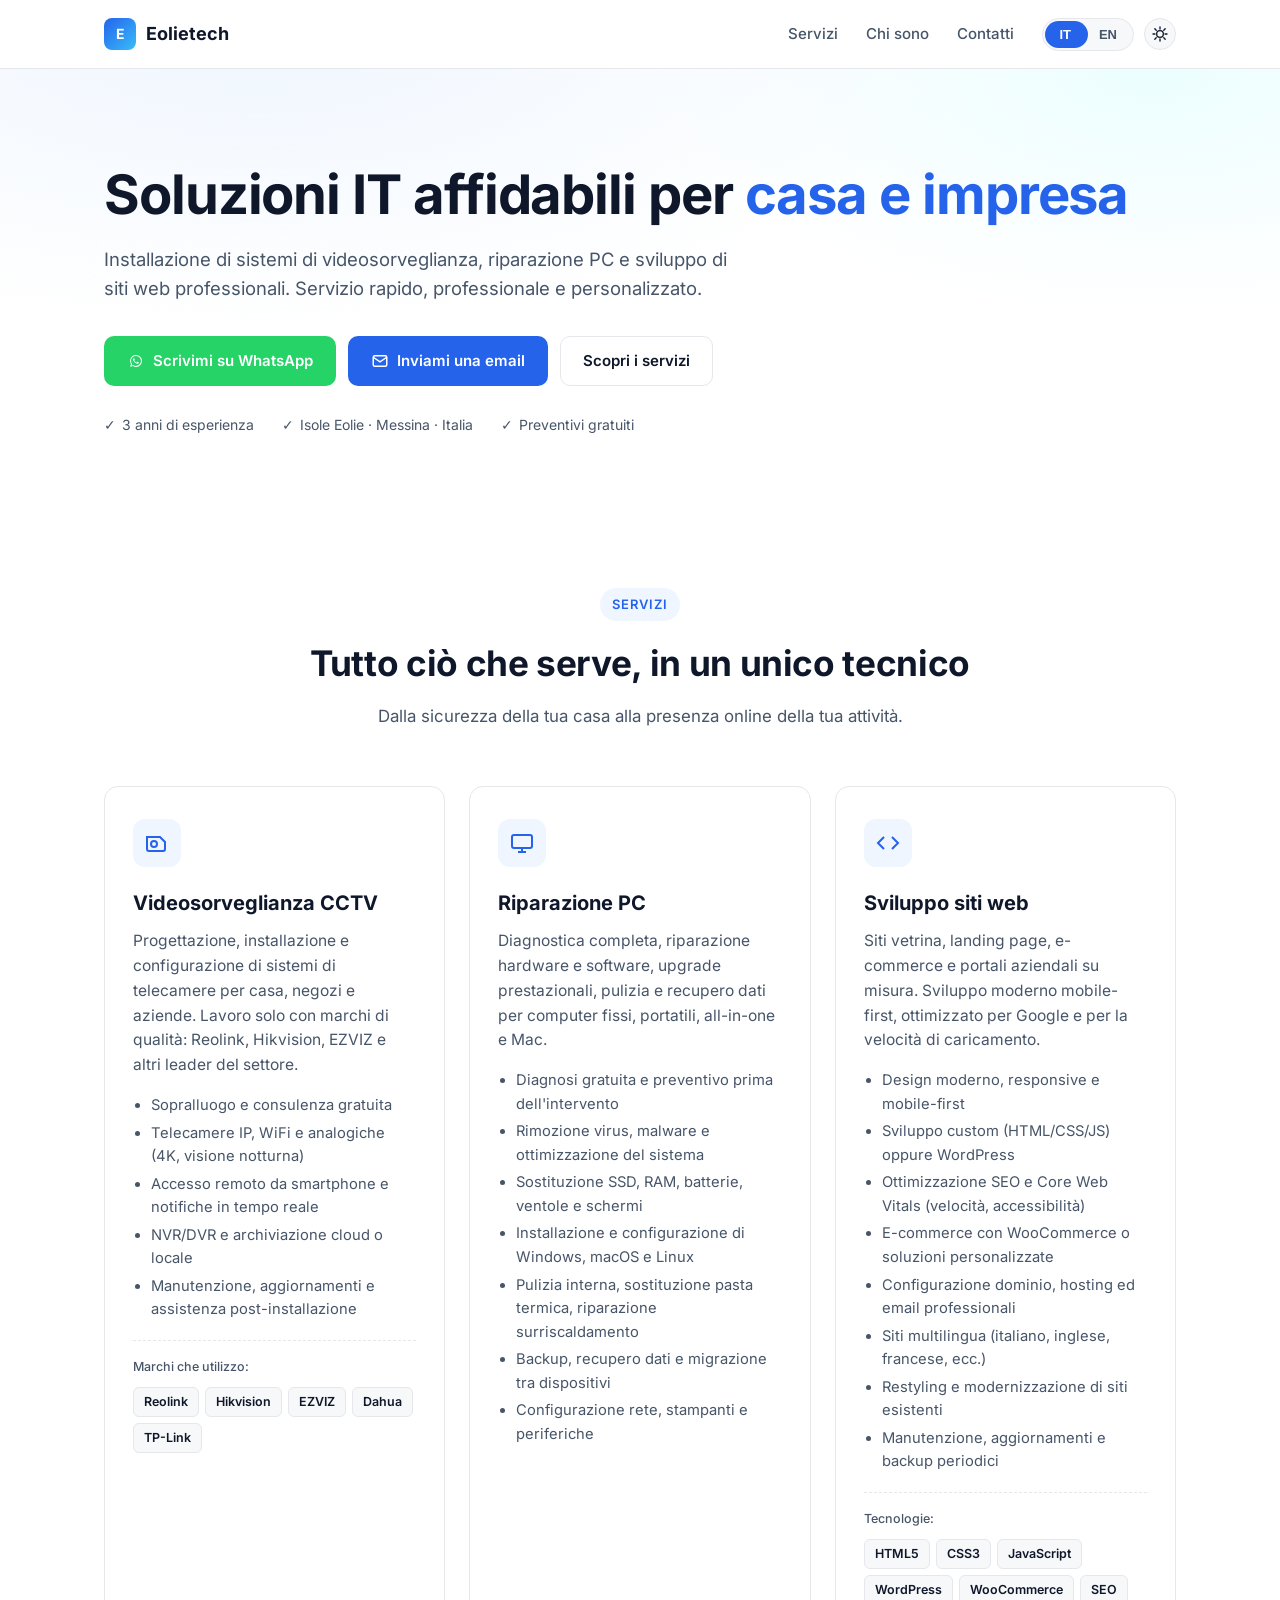
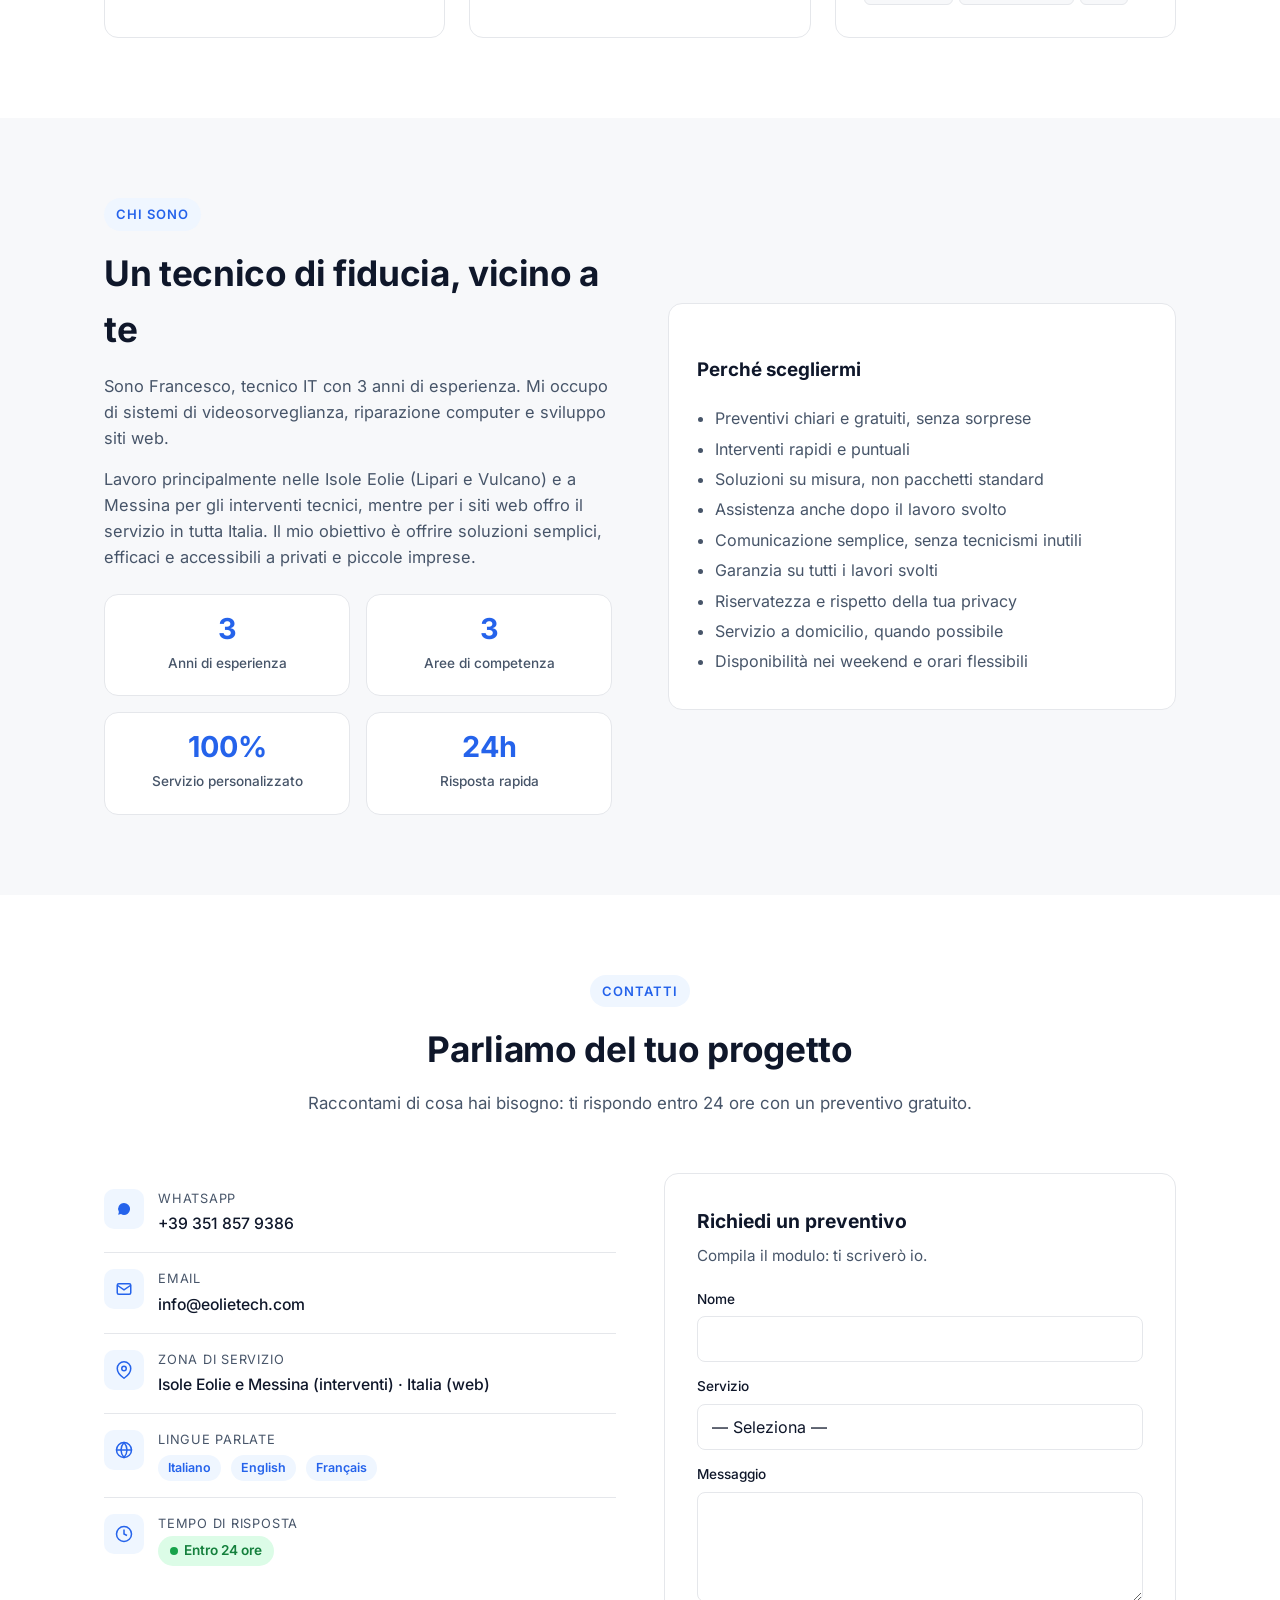
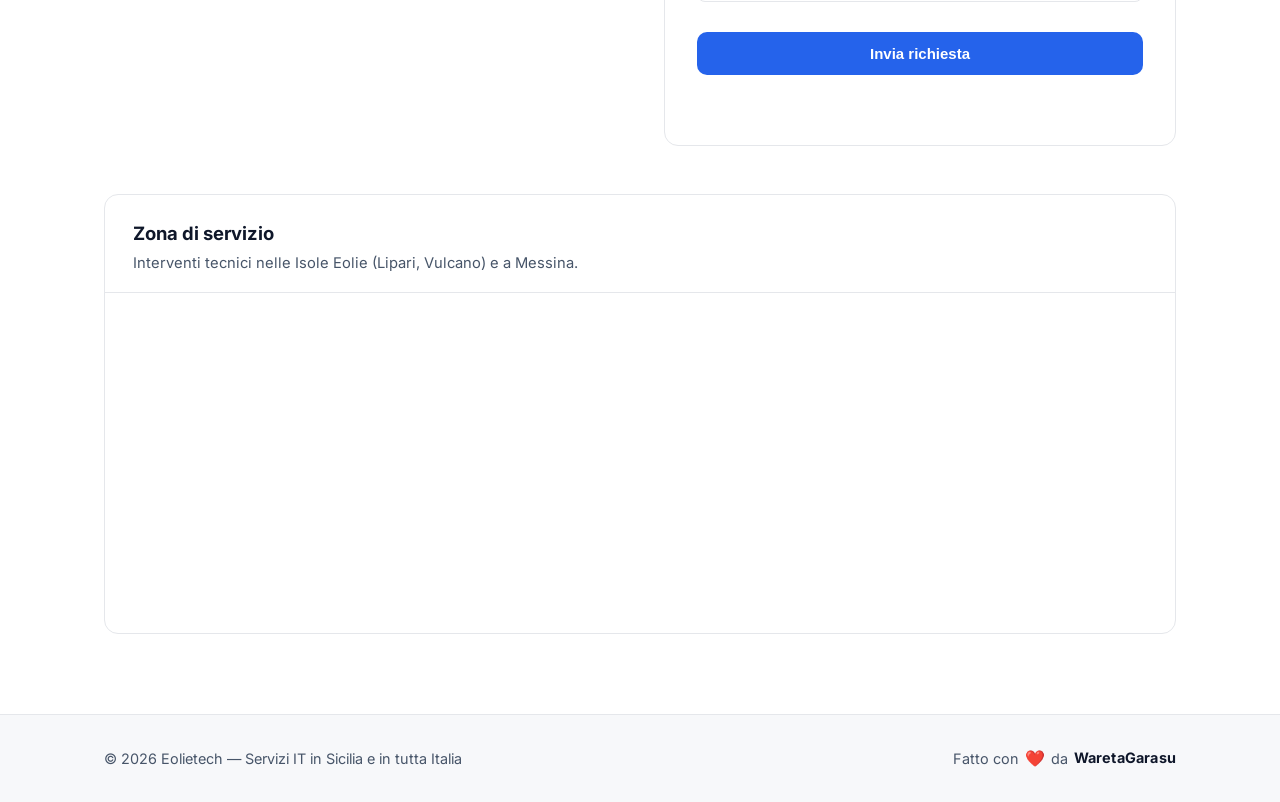
==== commit 1aa3cade: "automate sitemap generation and improve SEO/UX metadata" ====
--- a/source/index.html
+++ b/source/index.html
@@ -89,8 +89,74 @@
                           ? "dark"
                           : "light";
                     document.documentElement.setAttribute("data-theme", theme);
+                    var themeMeta = document.querySelector(
+                        'meta[name="theme-color"]',
+                    );
+                    if (themeMeta) {
+                        themeMeta.setAttribute(
+                            "content",
+                            theme === "dark" ? "#050a16" : "#ffffff",
+                        );
+                    }
                 } catch (e) {}
             })();
+        </script>
+        <script type="application/ld+json">
+            {
+                "@context": "https://schema.org",
+                "@type": "ProfessionalService",
+                "name": "Eolietech",
+                "url": "https://eolietech.com/",
+                "inLanguage": "it-IT",
+                "mainEntityOfPage": {
+                    "@type": "WebPage",
+                    "@id": "https://eolietech.com/"
+                },
+                "logo": "https://eolietech.com/source/img/icon-512.png",
+                "image": "https://eolietech.com/source/img/icon-512.png",
+                "telephone": "+39 351 857 9386",
+                "email": "info@eolietech.com",
+                "priceRange": "\u20ac\u20ac",
+                "founder": {
+                    "@type": "Person",
+                    "name": "Francesco"
+                },
+                "areaServed": [
+                    {
+                        "@type": "Place",
+                        "name": "Lipari"
+                    },
+                    {
+                        "@type": "Place",
+                        "name": "Vulcano"
+                    },
+                    {
+                        "@type": "Place",
+                        "name": "Messina"
+                    },
+                    {
+                        "@type": "Place",
+                        "name": "Sicily"
+                    },
+                    {
+                        "@type": "Country",
+                        "name": "Italy"
+                    }
+                ],
+                "serviceType": [
+                    "Videosorveglianza CCTV",
+                    "Riparazione PC",
+                    "Sviluppo siti web"
+                ],
+                "contactPoint": {
+                    "@type": "ContactPoint",
+                    "telephone": "+39 351 857 9386",
+                    "email": "info@eolietech.com",
+                    "contactType": "customer service",
+                    "areaServed": "IT",
+                    "availableLanguage": ["it", "en"]
+                ]
+            }
         </script>
         <link rel="stylesheet" href="/source/style.min.css" />
     </head>
@@ -826,6 +892,12 @@
                         >
                             Invia richiesta
                         </button>
+                        <p
+                            id="contactFormFeedback"
+                            class="form-feedback"
+                            role="status"
+                            aria-live="polite"
+                        ></p>
                     </form>
                 </div>
 
--- a/source/style.min.css
+++ b/source/style.min.css
@@ -1 +1 @@
-@font-face{font-family:'Inter';font-style:normal;font-weight:100 900;font-display:swap;src:url('fonts/inter-latin.woff2') format('woff2-variations'),url('fonts/inter-latin.woff2') format('woff2');unicode-range:U+0000-00FF,U+0131,U+0152-0153,U+02BB-02BC,U+02C6,U+02DA,U+02DC,U+0304,U+0308,U+0329,U+2000-206F,U+2074,U+20AC,U+2122,U+2191,U+2193,U+2212,U+2215,U+FEFF,U+FFFD}:root{--bg:#fff;--bg-soft:#f7f8fa;--surface:#fff;--text:#0f172a;--text-muted:#475569;--border:#e5e7eb;--accent:#2563eb;--accent-hover:#1d4ed8;--accent-soft:#eff6ff;--success:#16a34a;--shadow:0 1px 2px rgba(15,23,42,0.04),0 8px 24px rgba(15,23,42,0.06);--hero-glow-secondary:#ecfeff;--radius:14px;--max-width:1120px}[data-theme="dark"]{--bg:#050a16;--bg-soft:#0d1628;--surface:#111c31;--text:#eaf1ff;--text-muted:#9db0d1;--border:#2b3d5f;--accent:#7ab2ff;--accent-hover:#9ac6ff;--accent-soft:rgba(122,178,255,0.2);--shadow:0 1px 2px rgba(2,6,23,0.5),0 12px 28px rgba(2,6,23,0.58);--hero-glow-secondary:rgba(59,130,246,0.12)}*{box-sizing:border-box}html{scroll-behavior:smooth;-webkit-text-size-adjust:100%;text-size-adjust:100%}body{margin:0;font-family:'Inter',-apple-system,BlinkMacSystemFont,'Segoe UI',Roboto,sans-serif;color:var(--text);background:var(--bg);line-height:1.6;min-height:100vh;display:flex;flex-direction:column;-webkit-font-smoothing:antialiased;text-rendering:optimizeLegibility;overflow-x:hidden}body.menu-open{overflow:hidden}a,button,.btn,input,select,textarea,.lang-toggle button,.menu-toggle,.service-card{-webkit-tap-highlight-color:transparent;touch-action:manipulation}a{color:var(--accent);text-decoration:none}a:hover{color:var(--accent-hover)}.container{max-width:var(--max-width);margin:0 auto;padding:0 24px;padding-left:max(24px,env(safe-area-inset-left));padding-right:max(24px,env(safe-area-inset-right))}header{position:sticky;top:0;z-index:50;background:var(--surface);border-bottom:1px solid var(--border)}.nav{position:relative;display:flex;align-items:center;justify-content:space-between;height:68px}.brand{display:flex;align-items:center;gap:10px;font-weight:700;font-size:18px;color:var(--text)}.brand-mark{width:32px;height:32px;border-radius:8px;background:linear-gradient(135deg,var(--accent),#38bdf8);display:grid;place-items:center;color:#fff;font-weight:700;font-size:14px}.nav-links{display:flex;gap:28px;align-items:center}.nav-controls{display:inline-flex;align-items:center;gap:10px}.nav-links a{color:var(--text-muted);font-size:15px;font-weight:500}.nav-links a:hover{color:var(--text)}.lang-toggle{position:relative;display:inline-flex;border:1px solid var(--border);border-radius:999px;overflow:clip;background:var(--bg-soft);padding:2px}.lang-toggle::before{content:"";position:absolute;top:2px;left:2px;width:calc(50% - 2px);height:calc(100% - 4px);border-radius:999px;background:var(--accent);transform:translateX(0);transition:transform .24s ease;will-change:transform}.lang-toggle button{position:relative;z-index:1;border:0;background:transparent;padding:6px 14px;font-size:13px;font-weight:600;color:var(--text-muted);cursor:pointer;transition:color .18s ease,transform .18s ease}.lang-toggle button.active{color:#fff;animation:langTogglePop .2s ease}.lang-toggle[data-active-lang="en"]::before{transform:translateX(100%)}.lang-toggle button:not(.active):hover{color:var(--text);transform:translateY(-1px)}@keyframes langTogglePop{0%{transform:scale(1)}50%{transform:scale(1.05)}100%{transform:scale(1)}}.theme-toggle{position:relative;width:32px;height:32px;border-radius:999px;border:1px solid var(--border);background:var(--bg-soft);color:var(--text);display:inline-grid;place-items:center;cursor:pointer;transition:border-color .18s ease,background-color .18s ease,transform .18s ease}.theme-toggle:hover{transform:translateY(-1px);border-color:var(--accent)}.theme-toggle:focus-visible{outline:2px solid var(--accent);outline-offset:2px}.theme-icon{position:absolute;width:16px;height:16px;fill:none;stroke:currentColor;stroke-width:2;stroke-linecap:round;stroke-linejoin:round;transition:transform .24s ease,opacity .24s ease}.theme-icon.moon{opacity:0;transform:rotate(35deg) scale(0.75)}[data-theme="dark"] .theme-icon.sun{opacity:0;transform:rotate(-35deg) scale(0.75)}[data-theme="dark"] .theme-icon.moon{opacity:1;transform:rotate(0) scale(1)}.menu-toggle{display:none;background:0;border:0;font-size:24px;cursor:pointer;color:var(--text)}.scroll-top{position:fixed;right:20px;bottom:max(20px,env(safe-area-inset-bottom)+10px);width:44px;height:44px;border-radius:50%;border:0;background:linear-gradient(135deg,var(--accent),#38bdf8);color:#fff;display:grid;place-items:center;cursor:pointer;box-shadow:0 8px 20px rgba(37,99,235,0.35);opacity:0;transform:translateY(12px);pointer-events:none;transition:opacity .2s ease,transform .2s ease,background .2s ease;z-index:45}.scroll-top.visible{opacity:1;transform:translateY(0);pointer-events:auto}body.menu-open .scroll-top{opacity:0;transform:translateY(12px);pointer-events:none}.scroll-top:hover{background:linear-gradient(135deg,var(--accent-hover),#0ea5e9)}.scroll-top:focus-visible{outline:2px solid var(--accent);outline-offset:3px}.scroll-top svg{width:20px;height:20px;stroke:#fff;stroke-width:2.5;fill:none;stroke-linecap:round;stroke-linejoin:round}.hero{padding:96px 0 72px;background:radial-gradient(1200px 500px at 20% -10%,var(--accent-soft),transparent 60%),radial-gradient(800px 400px at 90% 0,var(--hero-glow-secondary),transparent 60%)}.hero h1{font-size:clamp(2rem,4.5vw,3.4rem);line-height:1.1;margin:0 0 20px;letter-spacing:-.02em}.hero h1 .accent{color:var(--accent)}.hero p.lead{font-size:1.15rem;color:var(--text-muted);max-width:640px;margin:0 0 32px}.hero-actions{display:flex;gap:12px;flex-wrap:wrap}.btn{display:inline-flex;align-items:center;gap:8px;padding:12px 22px;border-radius:10px;font-weight:600;font-size:15px;cursor:pointer;transition:all .15s ease;border:1px solid transparent}.btn-primary{background:var(--accent);color:#fff}.btn-primary:hover{background:var(--accent-hover);color:#fff}.btn-secondary{background:var(--surface);color:var(--text);border-color:var(--border)}.btn-secondary:hover{border-color:var(--text-muted)}.btn-whatsapp{background:#25d366;color:#fff}.btn-whatsapp:hover{background:#1ebe57;color:#fff}.btn:active{transform:scale(0.97)}.lang-toggle button:active{opacity:.85}.hero-meta{margin-top:28px;display:flex;gap:28px;flex-wrap:wrap;color:var(--text-muted);font-size:14px}.hero-meta span{display:inline-flex;align-items:center;gap:6px}section{padding:80px 0}.section-head{text-align:center;max-width:680px;margin:0 auto 56px}.eyebrow{display:inline-block;font-size:13px;font-weight:600;text-transform:uppercase;letter-spacing:.08em;color:var(--accent);background:var(--accent-soft);padding:6px 12px;border-radius:999px;margin-bottom:14px}.section-head h2{font-size:clamp(1.6rem,3vw,2.2rem);margin:0 0 12px;letter-spacing:-.01em}.section-head p{color:var(--text-muted);margin:0;font-size:1.05rem}.services-grid{display:grid;grid-template-columns:repeat(auto-fit,minmax(280px,1fr));gap:24px}.service-card{background:var(--surface);border:1px solid var(--border);border-radius:var(--radius);padding:32px 28px;transition:all .2s ease}.service-card:hover{transform:translateY(-4px);box-shadow:var(--shadow);border-color:var(--accent)}.service-icon{width:48px;height:48px;border-radius:12px;background:var(--accent-soft);color:var(--accent);display:grid;place-items:center;margin-bottom:20px}.service-icon svg{width:24px;height:24px}.service-card h3{font-size:1.25rem;margin:0 0 10px}.service-card p{color:var(--text-muted);margin:0 0 16px;font-size:.97rem}.service-card ul{margin:0;padding-left:18px;color:var(--text-muted);font-size:.92rem}.service-card ul li{margin-bottom:4px}.about{background:var(--bg-soft)}.about-grid{display:grid;grid-template-columns:1fr 1fr;gap:56px;align-items:center}.about-text h2{font-size:clamp(1.6rem,3vw,2.2rem);margin:0 0 16px;letter-spacing:-.01em}.about-text p{color:var(--text-muted);margin:0 0 14px;font-size:1.02rem}.stats{display:grid;grid-template-columns:repeat(2,1fr);gap:16px;margin-top:24px}.stat-card{background:var(--surface);border:1px solid var(--border);border-radius:var(--radius);padding:20px;text-align:center}.stat-card .num{font-size:1.8rem;font-weight:700;color:var(--accent);display:block;line-height:1;margin-bottom:6px}.stat-card .label{font-size:.85rem;color:var(--text-muted);font-weight:500}.about-why-card{background:var(--surface);border:1px solid var(--border);border-radius:var(--radius);padding:32px 28px;transition:all .2s ease}.about-why-card ul{padding-left:18px;color:var(--text-muted);line-height:1.9;margin:0}.contact-wrapper{display:grid;grid-template-columns:1fr 1fr;gap:48px}.contact-info ul{list-style:none;padding:0;margin:0}.contact-info li{display:flex;gap:14px;padding:16px 0;border-bottom:1px solid var(--border)}.contact-info li:last-child{border-bottom:0}.contact-info .icon{width:40px;height:40px;border-radius:10px;background:var(--accent-soft);color:var(--accent);display:grid;place-items:center;flex-shrink:0}.contact-info .icon svg{width:18px;height:18px}.contact-info .label{font-size:.8rem;color:var(--text-muted);text-transform:uppercase;letter-spacing:.06em;margin-bottom:2px}.contact-info .value{font-size:.98rem;color:var(--text);font-weight:500}.contact-info .value a{color:var(--text)}.contact-info .value a:hover{color:var(--accent)}.lang-pill{display:inline-block;background:var(--accent-soft);color:var(--accent);font-size:.78rem;font-weight:600;padding:3px 10px;border-radius:999px;margin-right:6px;margin-top:2px}.response-badge{display:inline-flex;align-items:center;gap:6px;background:#dcfce7;color:#15803d;font-size:.85rem;font-weight:600;padding:4px 12px;border-radius:999px}.response-badge::before{content:"";width:8px;height:8px;border-radius:50%;background:#16a34a;display:inline-block;box-shadow:0 0 0 0 rgba(22,163,74,0.6);animation:pulse 2s infinite}@keyframes pulse{0%{box-shadow:0 0 0 0 rgba(22,163,74,0.6)}70%{box-shadow:0 0 0 8px rgba(22,163,74,0)}100%{box-shadow:0 0 0 0 rgba(22,163,74,0)}}.map-wrapper{margin-top:48px;background:var(--surface);border:1px solid var(--border);border-radius:var(--radius);overflow:hidden}.map-header{padding:24px 28px 16px;border-bottom:1px solid var(--border)}.map-header h3{margin:0 0 4px;font-size:1.15rem}.map-header p{margin:0;color:var(--text-muted);font-size:.92rem}.map-wrapper iframe{display:block;filter:grayscale(20%) contrast(1.05)}.brand-row{margin-top:18px;padding-top:16px;border-top:1px dashed var(--border);display:flex;flex-wrap:wrap;gap:6px;align-items:center}.brand-label{font-size:.78rem;color:var(--text-muted);font-weight:500;margin-right:4px;width:100%;margin-bottom:4px}.brand-tag{display:inline-block;background:var(--bg-soft);border:1px solid var(--border);color:var(--text);font-size:.78rem;font-weight:600;padding:4px 10px;border-radius:6px}.contact-form{background:var(--surface);border:1px solid var(--border);border-radius:var(--radius);padding:32px}.contact-form h3{margin:0 0 8px;font-size:1.2rem}.contact-form p{color:var(--text-muted);margin:0 0 20px;font-size:.95rem}.form-row{margin-bottom:14px}.form-row label{display:block;font-size:.85rem;font-weight:500;color:var(--text);margin-bottom:6px}.form-row input,.form-row textarea,.form-row select{width:100%;padding:12px 14px;border:1px solid var(--border);border-radius:8px;font-family:inherit;font-size:16px;background:var(--surface);color:var(--text);transition:border-color .15s ease;-webkit-appearance:none;appearance:none;min-height:44px}.form-row input:focus,.form-row textarea:focus,.form-row select:focus{outline:0;border-color:var(--accent);box-shadow:0 0 0 3px var(--accent-soft)}.form-row textarea{min-height:110px;resize:vertical}.form-submit{width:100%;justify-content:center;margin-top:8px}.notfound{padding:96px 0 96px;text-align:center;background:radial-gradient(1200px 500px at 50% -10%,var(--accent-soft),transparent 60%)}.notfound .code{font-size:clamp(5rem,18vw,10rem);font-weight:800;line-height:1;letter-spacing:-.04em;background:linear-gradient(135deg,var(--accent),#38bdf8);-webkit-background-clip:text;background-clip:text;-webkit-text-fill-color:transparent;margin:0 0 8px}.notfound h1{font-size:clamp(1.6rem,3.5vw,2.4rem);margin:0 0 14px;letter-spacing:-.01em}.notfound p.lead{color:var(--text-muted);font-size:1.1rem;max-width:560px;margin:0 auto 32px}.notfound .hero-actions{justify-content:center}footer{margin-top:auto;border-top:1px solid var(--border);padding:32px 0;background:var(--bg-soft)}.footer-content{display:flex;justify-content:space-between;align-items:center;flex-wrap:wrap;gap:16px;color:var(--text-muted);font-size:.9rem}.footer-signature{display:inline-flex;align-items:center;gap:6px}.footer-signature .heart{color:#e11d48;font-size:1rem;line-height:1}.signature{font-weight:700;color:var(--text);letter-spacing:.2px;line-height:1}.signature a{color:inherit;text-decoration:none;transition:color .15s ease}.signature a:hover,.signature a:focus-visible{color:var(--accent)}.signature a:focus-visible{outline:2px solid var(--accent);outline-offset:2px;border-radius:2px}@media(max-width:820px){.nav-links{display:flex;flex-direction:column;position:fixed;top:68px;left:0;right:0;bottom:0;background:var(--surface);padding:4px 24px 32px;gap:0;box-shadow:0 12px 28px rgba(15,23,42,0.08);overflow-y:auto;overscroll-behavior:contain;z-index:51;opacity:0;transform:translateY(-8px);visibility:hidden;pointer-events:none;transition:opacity .22s ease,transform .22s ease,visibility 0s linear .22s}.nav-links.open{opacity:1;transform:translateY(0);visibility:visible;pointer-events:auto;transition:opacity .22s ease,transform .22s ease,visibility 0s linear 0s}.nav-links a{position:relative;padding:18px 0 18px 14px;font-size:17px;font-weight:500;color:var(--text);letter-spacing:-.005em;border-bottom:1px solid var(--border);opacity:0;transform:translateY(-6px);transition:opacity .25s ease,transform .25s ease,color .15s ease,background-color .15s ease}.nav-links a::before{content:"";position:absolute;left:0;top:50%;transform:translateY(-50%);width:3px;height:0;background:var(--accent);border-radius:2px;transition:height .2s ease}.nav-links a:hover,.nav-links a:active{color:var(--accent)}.nav-links a:hover::before,.nav-links a:active::before{height:22px}.nav-links a:last-of-type{border-bottom:0}.nav-links .nav-controls{margin-top:auto;width:100%;display:grid;grid-template-columns:1fr auto;align-items:center;gap:10px;opacity:0;transform:translateY(-6px);transition:opacity .25s ease,transform .25s ease}.nav-links .lang-toggle{align-self:stretch;margin-top:auto;border-radius:999px;height:52px}.nav-links .lang-toggle button{flex:1;padding:0;font-size:15px;min-height:52px}.nav-links .theme-toggle{justify-self:end;width:52px;height:52px}.nav-links .theme-icon{width:20px;height:20px}.nav-links.open a,.nav-links.open .nav-controls{opacity:1;transform:translateY(0)}.nav-links.open a:nth-of-type(1){transition-delay:.08s,.08s,0s,0s}.nav-links.open a:nth-of-type(2){transition-delay:.14s,.14s,0s,0s}.nav-links.open a:nth-of-type(3){transition-delay:.20s,.20s,0s,0s}.nav-links.open .nav-controls{transition-delay:.26s,.26s}.menu-toggle{display:block;transition:transform .3s ease,border-color .15s ease,background-color .15s ease}.menu-toggle[aria-expanded="true"]{transform:rotate(90deg);border:1px solid var(--border);border-radius:10px;padding:2px 10px;font-size:22px;line-height:1}.about-grid,.contact-wrapper{grid-template-columns:1fr;gap:32px}.hero{padding:64px 0 48px}section{padding:56px 0}.hero-actions{gap:10px}.hero-actions .btn{flex:1 1 220px;justify-content:center}.map-wrapper iframe{height:300px}}@media(max-width:480px){.container{padding:0 16px}.nav{height:60px}.nav-links.open{top:60px}.brand{font-size:16px}.brand-mark{width:28px;height:28px;font-size:12px}section{padding:48px 0}.section-head{margin-bottom:40px}.hero{padding:48px 0 40px}.hero h1{font-size:1.85rem;line-height:1.15}.hero p.lead{font-size:1rem}.hero-meta{gap:10px 18px;font-size:13px}.hero-actions{flex-direction:column;gap:10px}.hero-actions .btn{width:100%;flex:1 1 auto;padding:14px 18px;font-size:16px}.service-card{padding:24px 20px}.service-card h3{font-size:1.15rem}.stats{grid-template-columns:repeat(2,1fr);gap:10px}.stat-card{padding:16px 10px}.stat-card .num{font-size:1.5rem}.stat-card .label{font-size:.78rem}.about-why-card{padding:24px 20px}.contact-form{padding:24px 20px}.contact-info li{padding:14px 0;gap:12px}.contact-info .icon{width:36px;height:36px}.map-wrapper iframe{height:240px}.map-header{padding:18px 20px 12px}.map-header h3{font-size:1.05rem}.footer-content{flex-direction:column;align-items:flex-start;gap:10px;font-size:.85rem}.signature{font-size:.9rem}.brand-row{gap:5px}.brand-tag{font-size:.72rem;padding:3px 8px}.menu-toggle{min-width:44px;min-height:44px}.lang-toggle button{min-height:36px;padding:8px 14px}}@media(prefers-reduced-motion:reduce){*,*::before,*::after{animation-duration:.01ms !important;animation-iteration-count:1 !important;transition-duration:.01ms !important;scroll-behavior:auto !important}}.noscript-banner{background:#fef3c7;color:#78350f;border-bottom:1px solid #f59e0b;padding:12px 16px;text-align:center;font-size:.92rem;line-height:1.5}.noscript-banner strong{color:#7c2d12}.noscript-banner .sep{margin:0 8px;opacity:.4}+@font-face{font-family:'Inter';font-style:normal;font-weight:100 900;font-display:swap;src:url('fonts/inter-latin.woff2') format('woff2-variations'),url('fonts/inter-latin.woff2') format('woff2');unicode-range:U+0000-00FF,U+0131,U+0152-0153,U+02BB-02BC,U+02C6,U+02DA,U+02DC,U+0304,U+0308,U+0329,U+2000-206F,U+2074,U+20AC,U+2122,U+2191,U+2193,U+2212,U+2215,U+FEFF,U+FFFD}:root{--bg:#fff;--bg-soft:#f7f8fa;--surface:#fff;--text:#0f172a;--text-muted:#475569;--border:#e5e7eb;--accent:#2563eb;--accent-hover:#1d4ed8;--accent-soft:#eff6ff;--success:#16a34a;--shadow:0 1px 2px rgba(15,23,42,0.04),0 8px 24px rgba(15,23,42,0.06);--hero-glow-secondary:#ecfeff;--radius:14px;--max-width:1120px}[data-theme="dark"]{--bg:#050a16;--bg-soft:#0d1628;--surface:#111c31;--text:#eaf1ff;--text-muted:#9db0d1;--border:#2b3d5f;--accent:#7ab2ff;--accent-hover:#9ac6ff;--accent-soft:rgba(122,178,255,0.2);--shadow:0 1px 2px rgba(2,6,23,0.5),0 12px 28px rgba(2,6,23,0.58);--hero-glow-secondary:rgba(59,130,246,0.12)}*{box-sizing:border-box}html{scroll-behavior:smooth;-webkit-text-size-adjust:100%;text-size-adjust:100%}body{margin:0;font-family:'Inter',-apple-system,BlinkMacSystemFont,'Segoe UI',Roboto,sans-serif;color:var(--text);background:var(--bg);line-height:1.6;min-height:100vh;display:flex;flex-direction:column;-webkit-font-smoothing:antialiased;text-rendering:optimizeLegibility;overflow-x:hidden}body.menu-open{overflow:hidden}a,button,.btn,input,select,textarea,.lang-toggle button,.menu-toggle,.service-card{-webkit-tap-highlight-color:transparent;touch-action:manipulation}a{color:var(--accent);text-decoration:none}a:hover{color:var(--accent-hover)}.container{max-width:var(--max-width);margin:0 auto;padding:0 24px;padding-left:max(24px,env(safe-area-inset-left));padding-right:max(24px,env(safe-area-inset-right))}header{position:sticky;top:0;z-index:50;background:var(--surface);border-bottom:1px solid var(--border)}.nav{position:relative;display:flex;align-items:center;justify-content:space-between;height:68px}.brand{display:flex;align-items:center;gap:10px;font-weight:700;font-size:18px;color:var(--text)}.brand-mark{width:32px;height:32px;border-radius:8px;background:linear-gradient(135deg,var(--accent),#38bdf8);display:grid;place-items:center;color:#fff;font-weight:700;font-size:14px}.nav-links{display:flex;gap:28px;align-items:center}.nav-controls{display:inline-flex;align-items:center;gap:10px}.nav-links a{color:var(--text-muted);font-size:15px;font-weight:500}.nav-links a:hover{color:var(--text)}.lang-toggle{position:relative;display:inline-flex;border:1px solid var(--border);border-radius:999px;overflow:clip;background:var(--bg-soft);padding:2px}.lang-toggle::before{content:"";position:absolute;top:2px;left:2px;width:calc(50% - 2px);height:calc(100% - 4px);border-radius:999px;background:var(--accent);transform:translateX(0);transition:transform .24s ease;will-change:transform}.lang-toggle button{position:relative;z-index:1;border:0;background:transparent;padding:6px 14px;font-size:13px;font-weight:600;color:var(--text-muted);cursor:pointer;transition:color .18s ease,transform .18s ease}.lang-toggle button.active{color:#fff;animation:langTogglePop .2s ease}.lang-toggle[data-active-lang="en"]::before{transform:translateX(100%)}.lang-toggle button:not(.active):hover{color:var(--text);transform:translateY(-1px)}.lang-toggle button:focus-visible{outline:2px solid var(--accent);outline-offset:2px;border-radius:999px}@keyframes langTogglePop{0%{transform:scale(1)}50%{transform:scale(1.05)}100%{transform:scale(1)}}.theme-toggle{position:relative;width:32px;height:32px;border-radius:999px;border:1px solid var(--border);background:var(--bg-soft);color:var(--text);display:inline-grid;place-items:center;cursor:pointer;transition:border-color .18s ease,background-color .18s ease,transform .18s ease}.theme-toggle:hover{transform:translateY(-1px);border-color:var(--accent)}.theme-toggle:focus-visible{outline:2px solid var(--accent);outline-offset:2px}.theme-icon{position:absolute;width:16px;height:16px;fill:none;stroke:currentColor;stroke-width:2;stroke-linecap:round;stroke-linejoin:round;transition:transform .24s ease,opacity .24s ease}.theme-icon.moon{opacity:0;transform:rotate(35deg) scale(0.75)}[data-theme="dark"] .theme-icon.sun{opacity:0;transform:rotate(-35deg) scale(0.75)}[data-theme="dark"] .theme-icon.moon{opacity:1;transform:rotate(0) scale(1)}.menu-toggle{display:none;background:0;border:0;font-size:24px;cursor:pointer;color:var(--text)}.menu-toggle:focus-visible{outline:2px solid var(--accent);outline-offset:2px;border-radius:10px}.scroll-top{position:fixed;right:20px;bottom:max(20px,env(safe-area-inset-bottom)+10px);width:44px;height:44px;border-radius:50%;border:0;background:linear-gradient(135deg,var(--accent),#38bdf8);color:#fff;display:grid;place-items:center;cursor:pointer;box-shadow:0 8px 20px rgba(37,99,235,0.35);opacity:0;transform:translateY(12px);pointer-events:none;transition:opacity .2s ease,transform .2s ease,background .2s ease;z-index:45}.scroll-top.visible{opacity:1;transform:translateY(0);pointer-events:auto}body.menu-open .scroll-top{opacity:0;transform:translateY(12px);pointer-events:none}.scroll-top:hover{background:linear-gradient(135deg,var(--accent-hover),#0ea5e9)}.scroll-top:focus-visible{outline:2px solid var(--accent);outline-offset:3px}.scroll-top svg{width:20px;height:20px;stroke:#fff;stroke-width:2.5;fill:none;stroke-linecap:round;stroke-linejoin:round}.hero{padding:96px 0 72px;background:radial-gradient(1200px 500px at 20% -10%,var(--accent-soft),transparent 60%),radial-gradient(800px 400px at 90% 0,var(--hero-glow-secondary),transparent 60%)}.hero h1{font-size:clamp(2rem,4.5vw,3.4rem);line-height:1.1;margin:0 0 20px;letter-spacing:-.02em}.hero h1 .accent{color:var(--accent)}.hero p.lead{font-size:1.15rem;color:var(--text-muted);max-width:640px;margin:0 0 32px}.hero-actions{display:flex;gap:12px;flex-wrap:wrap}.btn{display:inline-flex;align-items:center;gap:8px;padding:12px 22px;border-radius:10px;font-weight:600;font-size:15px;cursor:pointer;transition:all .15s ease;border:1px solid transparent}.btn-primary{background:var(--accent);color:#fff}.btn-primary:hover{background:var(--accent-hover);color:#fff}.btn-secondary{background:var(--surface);color:var(--text);border-color:var(--border)}.btn-secondary:hover{border-color:var(--text-muted)}.btn-whatsapp{background:#25d366;color:#fff}.btn-whatsapp:hover{background:#1ebe57;color:#fff}.btn:active{transform:scale(0.97)}.lang-toggle button:active{opacity:.85}.hero-meta{margin-top:28px;display:flex;gap:28px;flex-wrap:wrap;color:var(--text-muted);font-size:14px}.hero-meta span{display:inline-flex;align-items:center;gap:6px}section{padding:80px 0}.section-head{text-align:center;max-width:680px;margin:0 auto 56px}.eyebrow{display:inline-block;font-size:13px;font-weight:600;text-transform:uppercase;letter-spacing:.08em;color:var(--accent);background:var(--accent-soft);padding:6px 12px;border-radius:999px;margin-bottom:14px}.section-head h2{font-size:clamp(1.6rem,3vw,2.2rem);margin:0 0 12px;letter-spacing:-.01em}.section-head p{color:var(--text-muted);margin:0;font-size:1.05rem}.services-grid{display:grid;grid-template-columns:repeat(auto-fit,minmax(280px,1fr));gap:24px}.service-card{background:var(--surface);border:1px solid var(--border);border-radius:var(--radius);padding:32px 28px;transition:all .2s ease}.service-card:hover{transform:translateY(-4px);box-shadow:var(--shadow);border-color:var(--accent)}.service-icon{width:48px;height:48px;border-radius:12px;background:var(--accent-soft);color:var(--accent);display:grid;place-items:center;margin-bottom:20px}.service-icon svg{width:24px;height:24px}.service-card h3{font-size:1.25rem;margin:0 0 10px}.service-card p{color:var(--text-muted);margin:0 0 16px;font-size:.97rem}.service-card ul{margin:0;padding-left:18px;color:var(--text-muted);font-size:.92rem}.service-card ul li{margin-bottom:4px}.about{background:var(--bg-soft)}.about-grid{display:grid;grid-template-columns:1fr 1fr;gap:56px;align-items:center}.about-text h2{font-size:clamp(1.6rem,3vw,2.2rem);margin:0 0 16px;letter-spacing:-.01em}.about-text p{color:var(--text-muted);margin:0 0 14px;font-size:1.02rem}.stats{display:grid;grid-template-columns:repeat(2,1fr);gap:16px;margin-top:24px}.stat-card{background:var(--surface);border:1px solid var(--border);border-radius:var(--radius);padding:20px;text-align:center}.stat-card .num{font-size:1.8rem;font-weight:700;color:var(--accent);display:block;line-height:1;margin-bottom:6px}.stat-card .label{font-size:.85rem;color:var(--text-muted);font-weight:500}.about-why-card{background:var(--surface);border:1px solid var(--border);border-radius:var(--radius);padding:32px 28px;transition:all .2s ease}.about-why-card ul{padding-left:18px;color:var(--text-muted);line-height:1.9;margin:0}.contact-wrapper{display:grid;grid-template-columns:1fr 1fr;gap:48px}.contact-info ul{list-style:none;padding:0;margin:0}.contact-info li{display:flex;gap:14px;padding:16px 0;border-bottom:1px solid var(--border)}.contact-info li:last-child{border-bottom:0}.contact-info .icon{width:40px;height:40px;border-radius:10px;background:var(--accent-soft);color:var(--accent);display:grid;place-items:center;flex-shrink:0}.contact-info .icon svg{width:18px;height:18px}.contact-info .label{font-size:.8rem;color:var(--text-muted);text-transform:uppercase;letter-spacing:.06em;margin-bottom:2px}.contact-info .value{font-size:.98rem;color:var(--text);font-weight:500}.contact-info .value a{color:var(--text)}.contact-info .value a:hover{color:var(--accent)}.lang-pill{display:inline-block;background:var(--accent-soft);color:var(--accent);font-size:.78rem;font-weight:600;padding:3px 10px;border-radius:999px;margin-right:6px;margin-top:2px}.response-badge{display:inline-flex;align-items:center;gap:6px;background:#dcfce7;color:#15803d;font-size:.85rem;font-weight:600;padding:4px 12px;border-radius:999px}.response-badge::before{content:"";width:8px;height:8px;border-radius:50%;background:#16a34a;display:inline-block;box-shadow:0 0 0 0 rgba(22,163,74,0.6);animation:pulse 2s infinite}@keyframes pulse{0%{box-shadow:0 0 0 0 rgba(22,163,74,0.6)}70%{box-shadow:0 0 0 8px rgba(22,163,74,0)}100%{box-shadow:0 0 0 0 rgba(22,163,74,0)}}.map-wrapper{margin-top:48px;background:var(--surface);border:1px solid var(--border);border-radius:var(--radius);overflow:hidden}.map-header{padding:24px 28px 16px;border-bottom:1px solid var(--border)}.map-header h3{margin:0 0 4px;font-size:1.15rem}.map-header p{margin:0;color:var(--text-muted);font-size:.92rem}.map-wrapper iframe{display:block;filter:grayscale(20%) contrast(1.05)}.brand-row{margin-top:18px;padding-top:16px;border-top:1px dashed var(--border);display:flex;flex-wrap:wrap;gap:6px;align-items:center}.brand-label{font-size:.78rem;color:var(--text-muted);font-weight:500;margin-right:4px;width:100%;margin-bottom:4px}.brand-tag{display:inline-block;background:var(--bg-soft);border:1px solid var(--border);color:var(--text);font-size:.78rem;font-weight:600;padding:4px 10px;border-radius:6px}.contact-form{background:var(--surface);border:1px solid var(--border);border-radius:var(--radius);padding:32px}.contact-form h3{margin:0 0 8px;font-size:1.2rem}.contact-form p{color:var(--text-muted);margin:0 0 20px;font-size:.95rem}.form-row{margin-bottom:14px}.form-row label{display:block;font-size:.85rem;font-weight:500;color:var(--text);margin-bottom:6px}.form-row input,.form-row textarea,.form-row select{width:100%;padding:12px 14px;border:1px solid var(--border);border-radius:8px;font-family:inherit;font-size:16px;background:var(--surface);color:var(--text);transition:border-color .15s ease;-webkit-appearance:none;appearance:none;min-height:44px}.form-row input:focus,.form-row textarea:focus,.form-row select:focus{outline:0;border-color:var(--accent);box-shadow:0 0 0 3px var(--accent-soft)}.form-row textarea{min-height:110px;resize:vertical}.form-submit{width:100%;justify-content:center;margin-top:8px}.form-feedback{margin:10px 2px 0;min-height:1.2em;font-size:.9rem;color:var(--text-muted)}.notfound{padding:96px 0 96px;text-align:center;background:radial-gradient(1200px 500px at 50% -10%,var(--accent-soft),transparent 60%)}.notfound .code{font-size:clamp(5rem,18vw,10rem);font-weight:800;line-height:1;letter-spacing:-.04em;background:linear-gradient(135deg,var(--accent),#38bdf8);-webkit-background-clip:text;background-clip:text;-webkit-text-fill-color:transparent;margin:0 0 8px}.notfound h1{font-size:clamp(1.6rem,3.5vw,2.4rem);margin:0 0 14px;letter-spacing:-.01em}.notfound p.lead{color:var(--text-muted);font-size:1.1rem;max-width:560px;margin:0 auto 32px}.notfound .hero-actions{justify-content:center}footer{margin-top:auto;border-top:1px solid var(--border);padding:32px 0;background:var(--bg-soft)}.footer-content{display:flex;justify-content:space-between;align-items:center;flex-wrap:wrap;gap:16px;color:var(--text-muted);font-size:.9rem}.footer-signature{display:inline-flex;align-items:center;gap:6px}.footer-signature .heart{color:#e11d48;font-size:1rem;line-height:1}.signature{font-weight:700;color:var(--text);letter-spacing:.2px;line-height:1}.signature a{color:inherit;text-decoration:none;transition:color .15s ease}.signature a:hover,.signature a:focus-visible{color:var(--accent)}.signature a:focus-visible{outline:2px solid var(--accent);outline-offset:2px;border-radius:2px}@media(max-width:820px){.nav-links{display:flex;flex-direction:column;position:fixed;top:68px;left:0;right:0;bottom:0;background:var(--surface);padding:4px 24px 32px;gap:0;box-shadow:0 12px 28px rgba(15,23,42,0.08);overflow-y:auto;overscroll-behavior:contain;z-index:51;opacity:0;transform:translateY(-8px);visibility:hidden;pointer-events:none;transition:opacity .22s ease,transform .22s ease,visibility 0s linear .22s}.nav-links.open{opacity:1;transform:translateY(0);visibility:visible;pointer-events:auto;transition:opacity .22s ease,transform .22s ease,visibility 0s linear 0s}.nav-links a{position:relative;padding:18px 0 18px 14px;font-size:17px;font-weight:500;color:var(--text);letter-spacing:-.005em;border-bottom:1px solid var(--border);opacity:0;transform:translateY(-6px);transition:opacity .25s ease,transform .25s ease,color .15s ease,background-color .15s ease}.nav-links a::before{content:"";position:absolute;left:0;top:50%;transform:translateY(-50%);width:3px;height:0;background:var(--accent);border-radius:2px;transition:height .2s ease}.nav-links a:hover,.nav-links a:active{color:var(--accent)}.nav-links a:hover::before,.nav-links a:active::before{height:22px}.nav-links a:last-of-type{border-bottom:0}.nav-links .nav-controls{margin-top:auto;width:100%;display:grid;grid-template-columns:1fr auto;align-items:center;gap:10px;opacity:0;transform:translateY(-6px);transition:opacity .25s ease,transform .25s ease}.nav-links .lang-toggle{align-self:stretch;margin-top:auto;border-radius:999px;height:52px}.nav-links .lang-toggle button{flex:1;padding:0;font-size:15px;min-height:52px}.nav-links .theme-toggle{justify-self:end;width:52px;height:52px}.nav-links .theme-icon{width:20px;height:20px}.nav-links.open a,.nav-links.open .nav-controls{opacity:1;transform:translateY(0)}.nav-links.open a:nth-of-type(1){transition-delay:.08s,.08s,0s,0s}.nav-links.open a:nth-of-type(2){transition-delay:.14s,.14s,0s,0s}.nav-links.open a:nth-of-type(3){transition-delay:.20s,.20s,0s,0s}.nav-links.open .nav-controls{transition-delay:.26s,.26s}.menu-toggle{display:block;transition:transform .3s ease,border-color .15s ease,background-color .15s ease}.menu-toggle[aria-expanded="true"]{transform:rotate(90deg);border:1px solid var(--border);border-radius:10px;padding:2px 10px;font-size:22px;line-height:1}.about-grid,.contact-wrapper{grid-template-columns:1fr;gap:32px}.hero{padding:64px 0 48px}section{padding:56px 0}.hero-actions{gap:10px}.hero-actions .btn{flex:1 1 220px;justify-content:center}.map-wrapper iframe{height:300px}}@media(max-width:480px){.container{padding:0 16px}.nav{height:60px}.nav-links.open{top:60px}.brand{font-size:16px}.brand-mark{width:28px;height:28px;font-size:12px}section{padding:48px 0}.section-head{margin-bottom:40px}.hero{padding:48px 0 40px}.hero h1{font-size:1.85rem;line-height:1.15}.hero p.lead{font-size:1rem}.hero-meta{gap:10px 18px;font-size:13px}.hero-actions{flex-direction:column;gap:10px}.hero-actions .btn{width:100%;flex:1 1 auto;padding:14px 18px;font-size:16px}.service-card{padding:24px 20px}.service-card h3{font-size:1.15rem}.stats{grid-template-columns:repeat(2,1fr);gap:10px}.stat-card{padding:16px 10px}.stat-card .num{font-size:1.5rem}.stat-card .label{font-size:.78rem}.about-why-card{padding:24px 20px}.contact-form{padding:24px 20px}.contact-info li{padding:14px 0;gap:12px}.contact-info .icon{width:36px;height:36px}.map-wrapper iframe{height:240px}.map-header{padding:18px 20px 12px}.map-header h3{font-size:1.05rem}.footer-content{flex-direction:column;align-items:flex-start;gap:10px;font-size:.85rem}.signature{font-size:.9rem}.brand-row{gap:5px}.brand-tag{font-size:.72rem;padding:3px 8px}.menu-toggle{min-width:44px;min-height:44px}.lang-toggle button{min-height:36px;padding:8px 14px}}@media(prefers-reduced-motion:reduce){*,*::before,*::after{animation-duration:.01ms !important;animation-iteration-count:1 !important;transition-duration:.01ms !important;scroll-behavior:auto !important}}.noscript-banner{background:#fef3c7;color:#78350f;border-bottom:1px solid #f59e0b;padding:12px 16px;text-align:center;font-size:.92rem;line-height:1.5}.noscript-banner strong{color:#7c2d12}.noscript-banner .sep{margin:0 8px;opacity:.4}
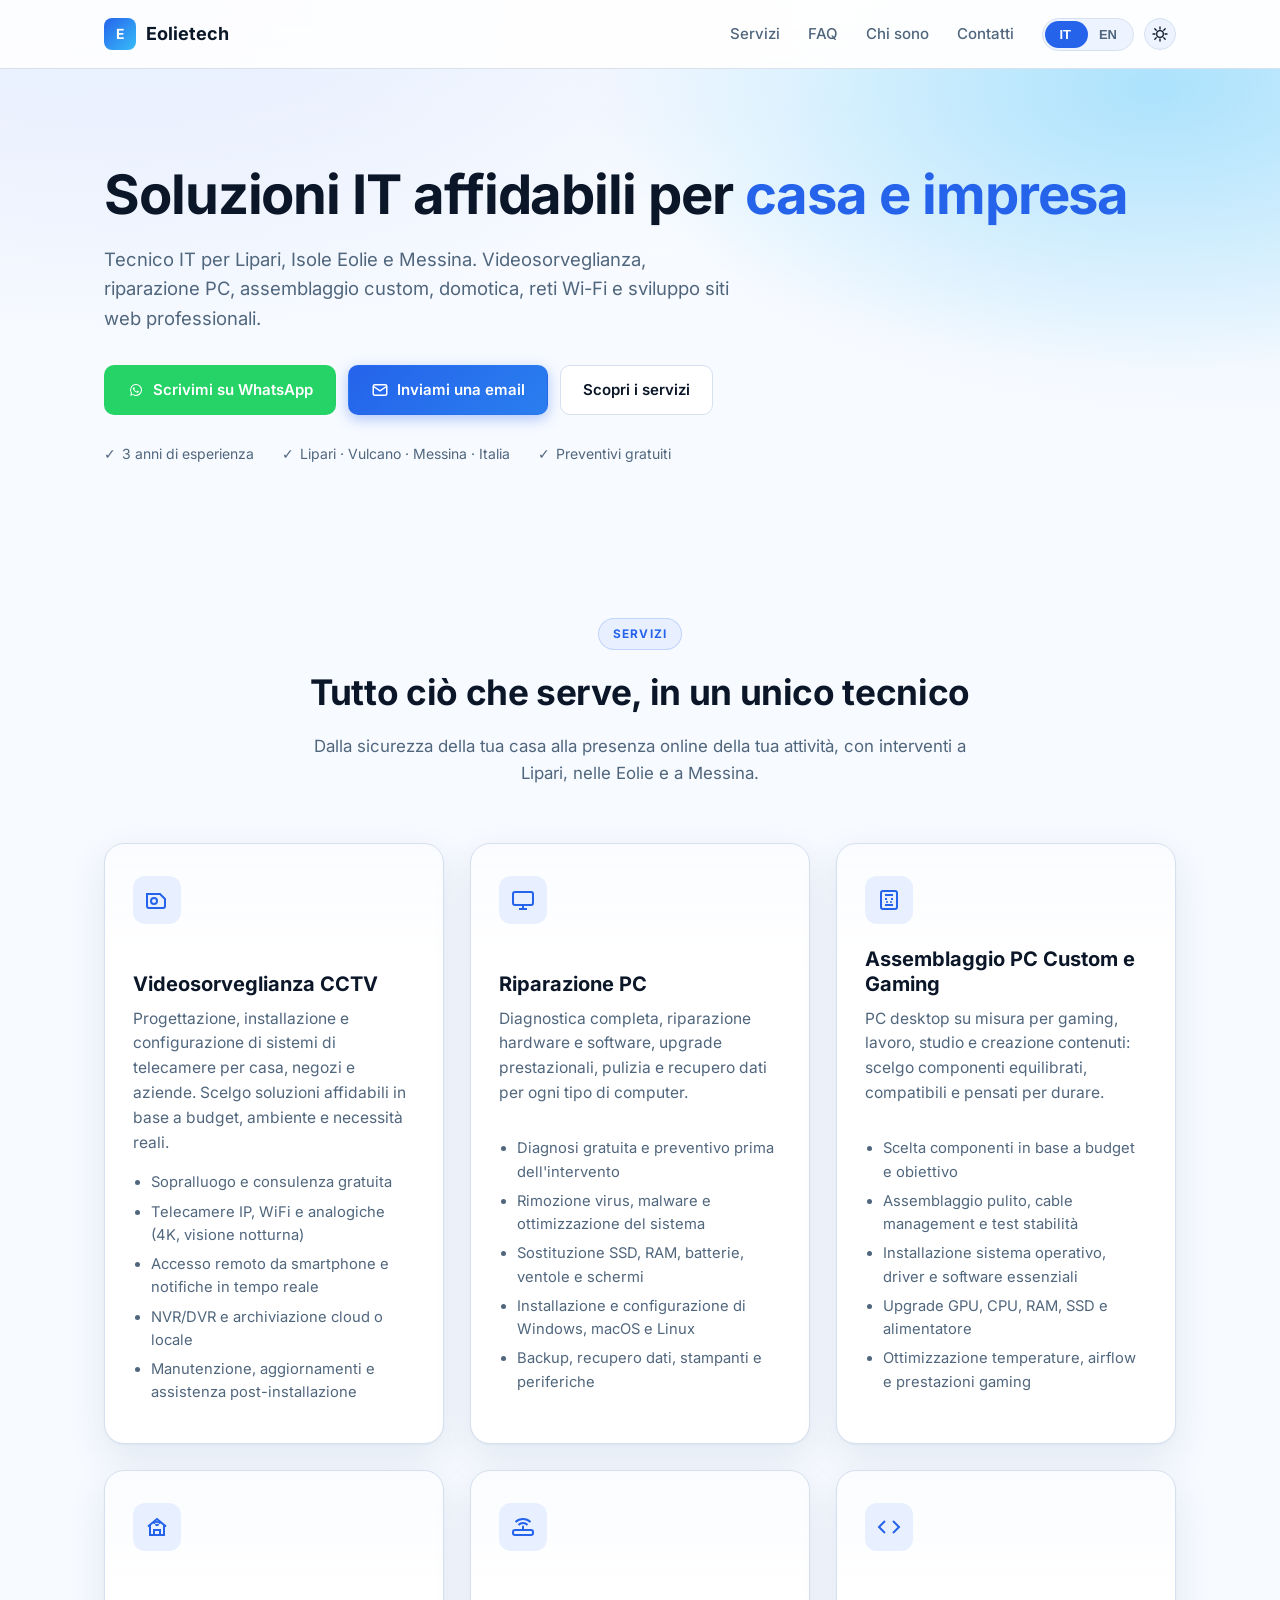
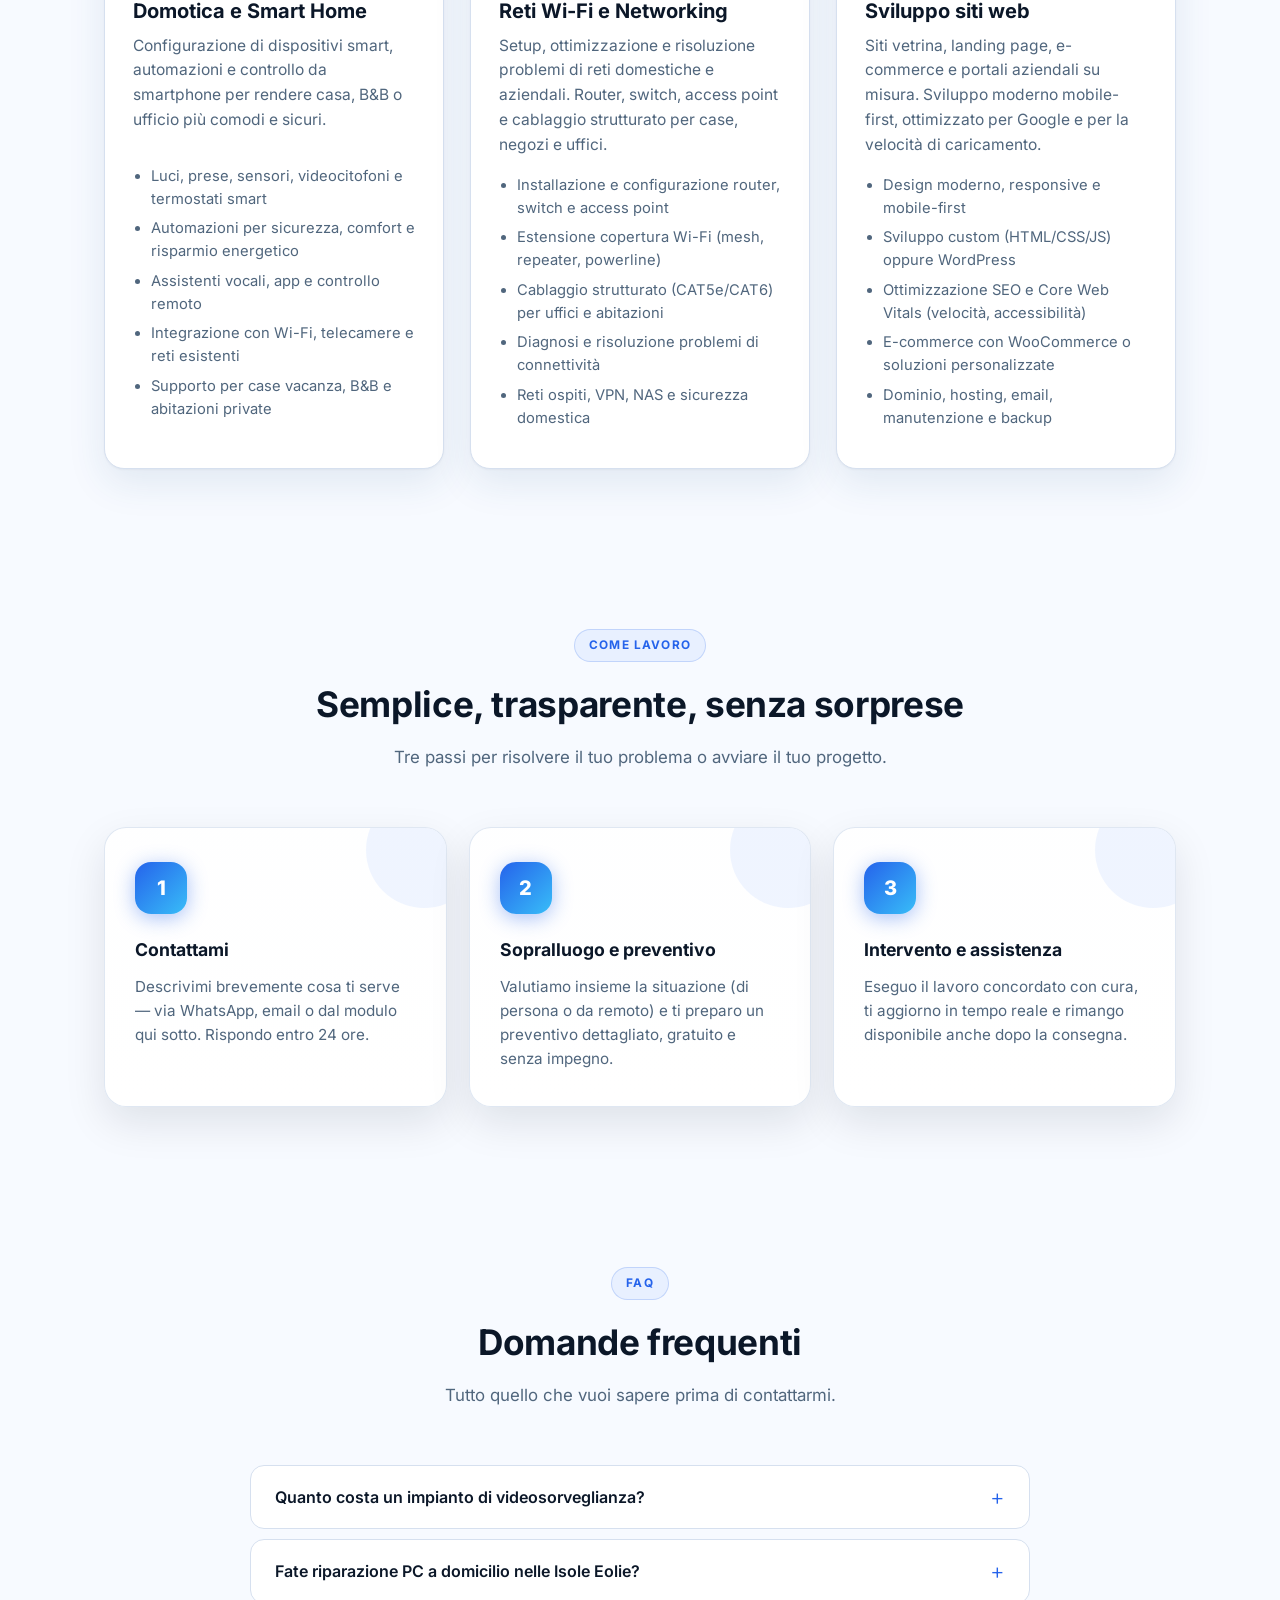
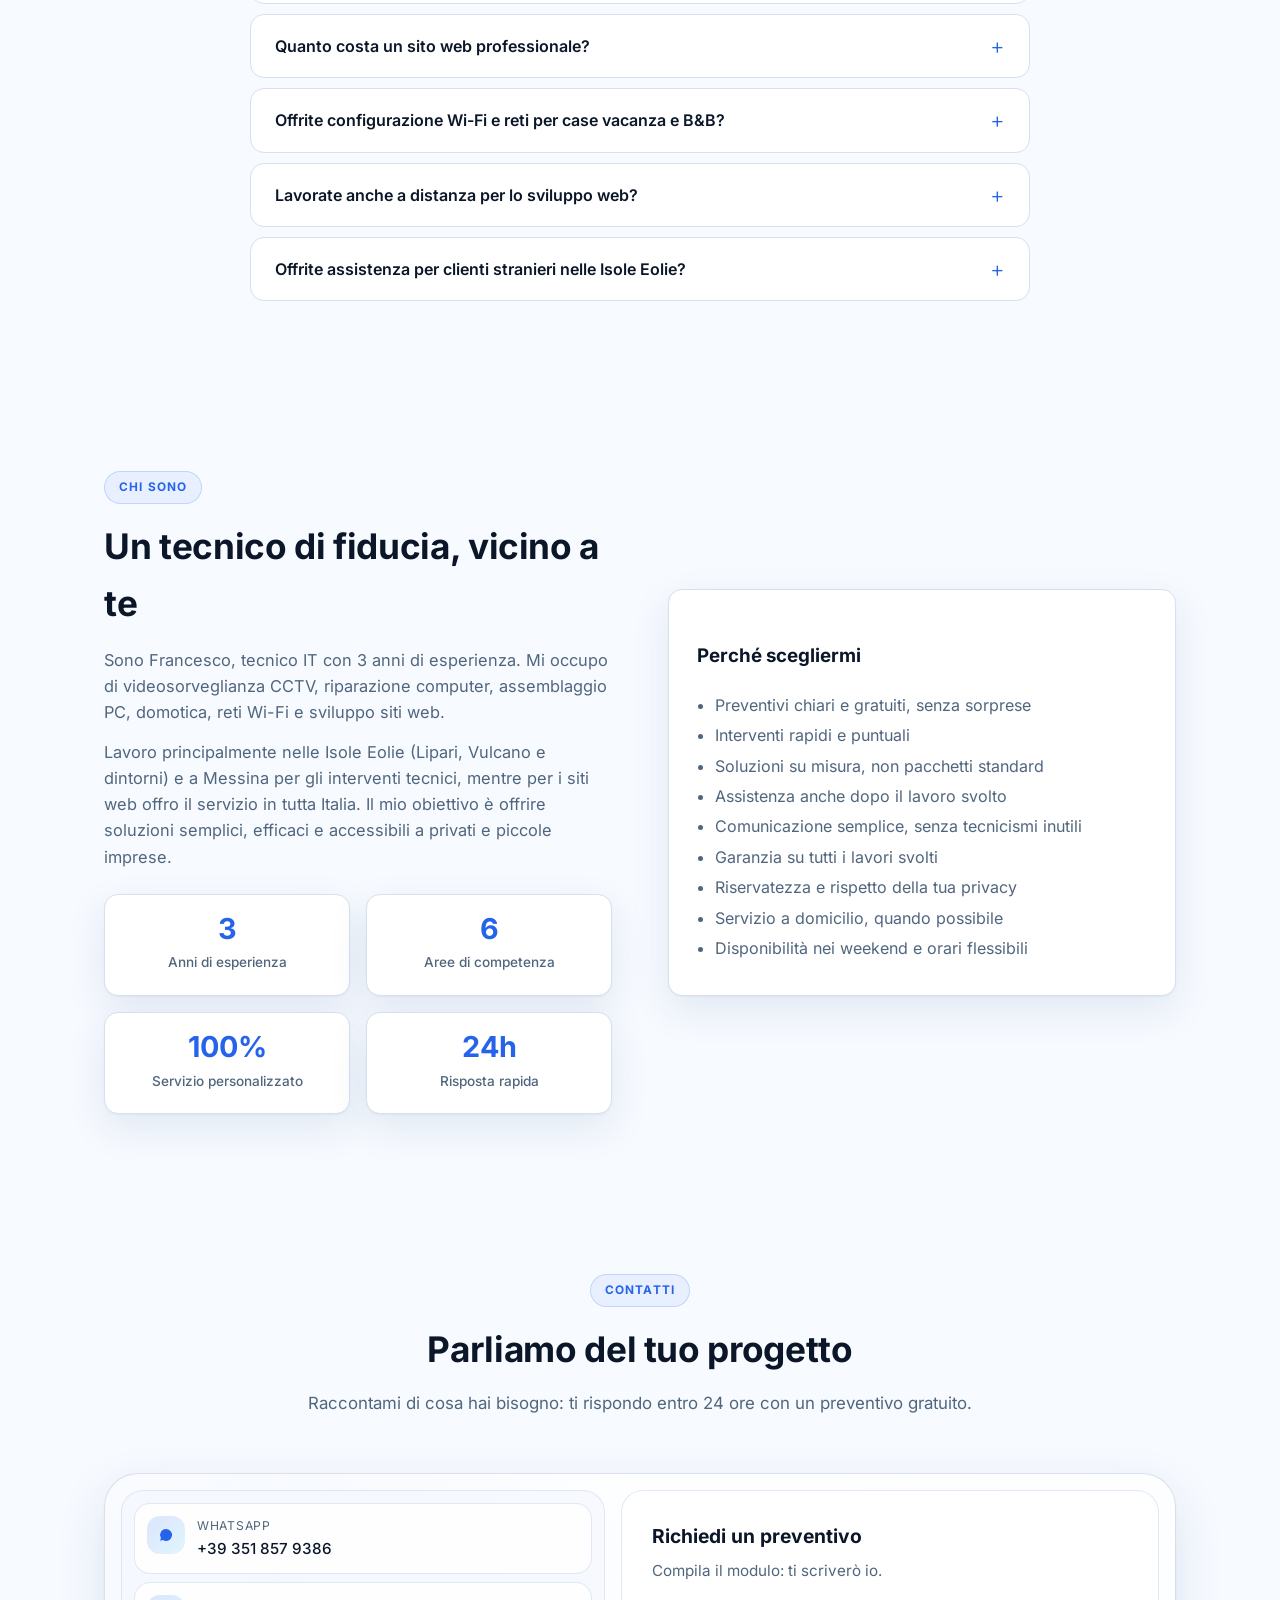
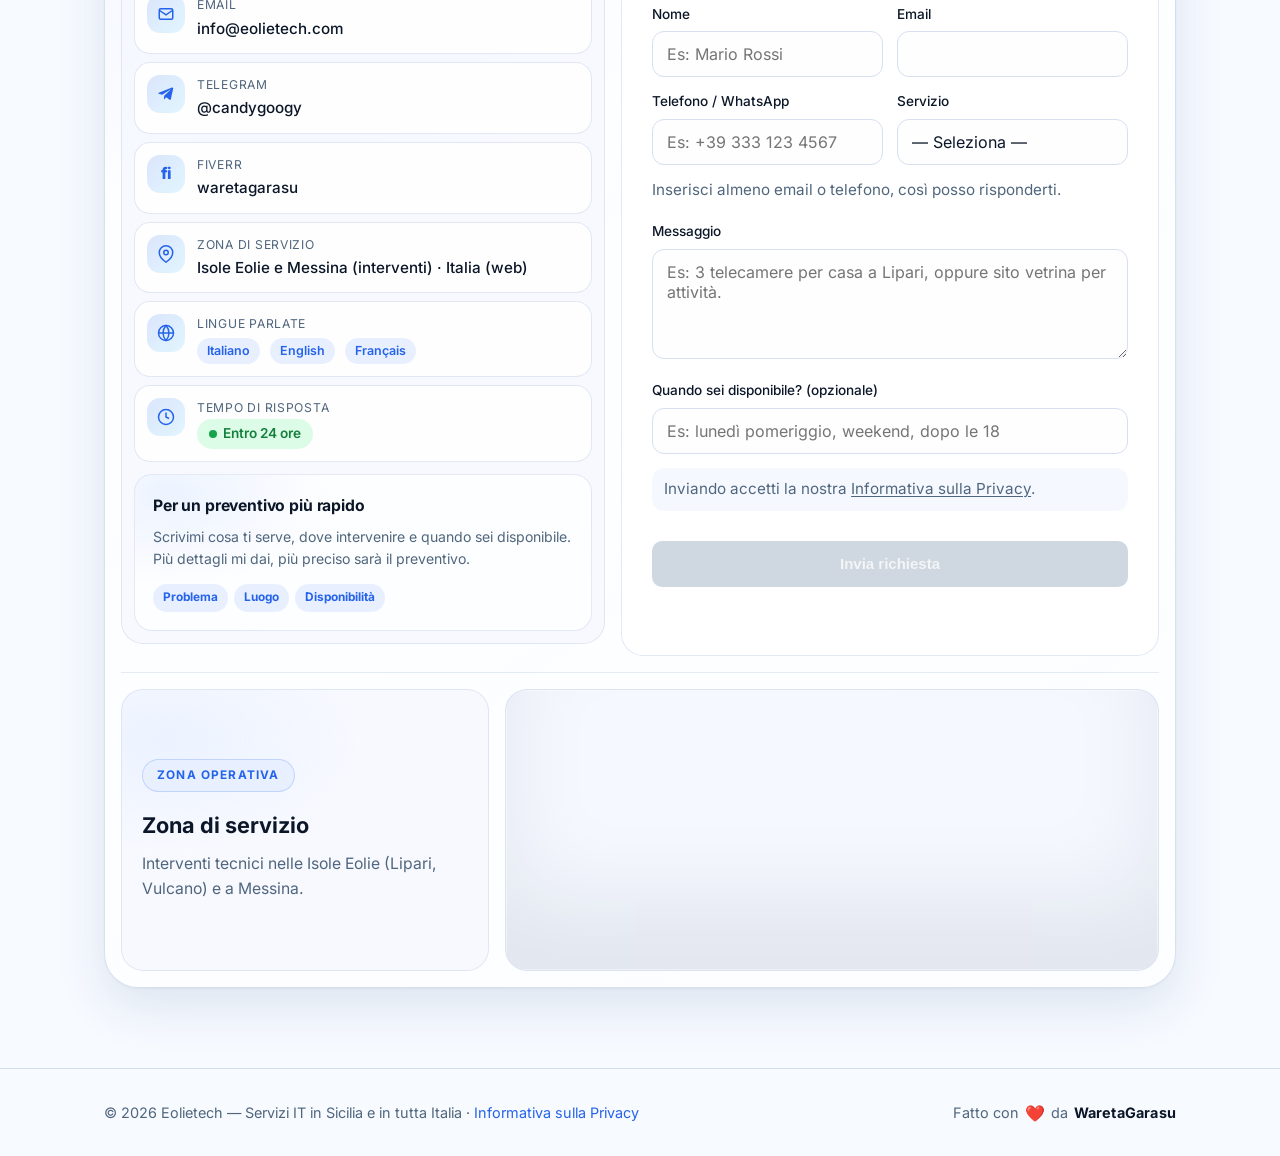
==== commit 90dbc44b: "Enhance services, Web3Form Integration, privacy page added, contact flow, js improvements for langse" ====
--- a/source/index.html
+++ b/source/index.html
@@ -15,40 +15,63 @@
         <meta name="apple-mobile-web-app-title" content="Eolietech" />
 
         <link rel="canonical" href="https://eolietech.com/" />
+        <link rel="alternate" hreflang="it" href="https://eolietech.com/?lang=it" />
+        <link rel="alternate" hreflang="en" href="https://eolietech.com/?lang=en" />
+        <link rel="alternate" hreflang="x-default" href="https://eolietech.com/" />
 
         <!-- Open Graph / social previews -->
         <meta property="og:type" content="website" />
         <meta property="og:url" content="https://eolietech.com/" />
         <meta property="og:site_name" content="eolietech.com" />
-        <meta property="og:title" content="Eolietech — Servizi IT" />
+        <meta
+            property="og:title"
+            data-i18n="meta.ogTitle"
+            content="Eolietech — Servizi IT per le Isole Eolie e la Sicilia"
+        />
         <meta
             property="og:description"
-            content="Videosorveglianza, riparazione PC e sviluppo siti web nelle Isole Eolie, a Messina e in tutta Italia."
+            data-i18n="meta.ogDescription"
+            content="Videosorveglianza CCTV, riparazione PC, assemblaggio custom, domotica, reti Wi-Fi e sviluppo siti web nelle Isole Eolie, Messina e tutta Italia."
         />
         <meta
             property="og:image"
-            content="https://eolietech.com/source/img/icon-512.png"
+            content="https://eolietech.com/source/img/og-image.svg"
         />
-        <meta property="og:locale" content="it_IT" />
-        <meta property="og:locale:alternate" content="en_US" />
-        <meta name="twitter:card" content="summary" />
-        <meta name="twitter:title" content="Eolietech — Servizi IT" />
+        <meta property="og:image:width" content="1200" />
+        <meta property="og:image:height" content="630" />
+        <meta
+            property="og:locale"
+            data-i18n="meta.ogLocale"
+            content="it_IT"
+        />
+        <meta
+            property="og:locale:alternate"
+            data-i18n="meta.ogLocaleAlt"
+            content="en_US"
+        />
+        <meta name="twitter:card" content="summary_large_image" />
+        <meta
+            name="twitter:title"
+            data-i18n="meta.twitterTitle"
+            content="Eolietech — Servizi IT"
+        />
         <meta
             name="twitter:description"
-            content="CCTV, riparazione PC e sviluppo siti web nelle Isole Eolie, a Messina e in tutta Italia."
+            data-i18n="meta.twitterDescription"
+            content="CCTV, riparazione PC, assemblaggio custom, domotica, reti Wi-Fi e sviluppo siti web nelle Isole Eolie, a Messina e in tutta Italia."
         />
         <meta
             name="twitter:image"
-            content="https://eolietech.com/source/img/icon-512.png"
+            content="https://eolietech.com/source/img/og-image.svg"
         />
 
         <title data-i18n="meta.title">
-            Eolietech — CCTV, Riparazione PC e Siti Web
+            Eolietech — Servizi IT a Lipari, Messina e online
         </title>
         <meta
             name="description"
             data-i18n="meta.description"
-            content="Servizi professionali di videosorveglianza, riparazione PC e sviluppo siti web nelle Isole Eolie, a Messina e in tutta Italia."
+            content="Tecnico IT per Lipari, Isole Eolie e Messina: videosorveglianza CCTV, riparazione PC, assemblaggio custom, domotica, reti Wi-Fi e siti web."
         />
 
         <!-- Self-hosted Inter (variable woff2, Latin subset) — preloaded for early fetch -->
@@ -62,18 +85,6 @@
 
         <!-- Favicon -->
         <link rel="icon" type="image/svg+xml" href="/source/img/favicon.svg" />
-        <link
-            rel="icon"
-            type="image/png"
-            sizes="32x32"
-            href="/source/img/favicon-32.png"
-        />
-        <link rel="shortcut icon" href="/source/img/favicon.ico" />
-        <link
-            rel="apple-touch-icon"
-            sizes="180x180"
-            href="/source/img/apple-touch-icon.png"
-        />
         <link rel="manifest" href="/source/site.webmanifest" />
 
         <script>
@@ -101,51 +112,75 @@
                 } catch (e) {}
             })();
         </script>
+
+        <!-- ProfessionalService schema -->
         <script type="application/ld+json">
             {
                 "@context": "https://schema.org",
                 "@type": "ProfessionalService",
+                "@id": "https://eolietech.com/#business",
                 "name": "Eolietech",
+                "description": "Tecnico IT per Lipari, Isole Eolie e Messina: videosorveglianza CCTV, riparazione PC, assemblaggio custom, domotica, reti Wi-Fi e sviluppo siti web.",
                 "url": "https://eolietech.com/",
                 "inLanguage": "it-IT",
                 "mainEntityOfPage": {
                     "@type": "WebPage",
                     "@id": "https://eolietech.com/"
                 },
-                "logo": "https://eolietech.com/source/img/icon-512.png",
-                "image": "https://eolietech.com/source/img/icon-512.png",
+                "logo": "https://eolietech.com/source/img/favicon.svg",
+                "image": "https://eolietech.com/source/img/og-image.svg",
                 "telephone": "+39 351 857 9386",
                 "email": "info@eolietech.com",
-                "priceRange": "\u20ac\u20ac",
+                "hasMap": "https://maps.google.com/?q=38.4674,14.9530",
+                "priceRange": "€€",
+                "openingHoursSpecification": [
+                    {
+                        "@type": "OpeningHoursSpecification",
+                        "dayOfWeek": [
+                            "Monday",
+                            "Tuesday",
+                            "Wednesday",
+                            "Thursday",
+                            "Friday",
+                            "Saturday",
+                            "Sunday"
+                        ],
+                        "opens": "10:00",
+                        "closes": "19:00"
+                    }
+                ],
+                "address": {
+                    "@type": "PostalAddress",
+                    "addressLocality": "Lipari",
+                    "addressRegion": "ME",
+                    "addressCountry": "IT"
+                },
                 "founder": {
                     "@type": "Person",
                     "name": "Francesco"
                 },
+                "geo": {
+                    "@type": "GeoCoordinates",
+                    "latitude": 38.4674,
+                    "longitude": 14.9530
+                },
+                "sameAs": [
+                    "https://t.me/candygoogy",
+                    "https://www.fiverr.com/waretagarasu/"
+                ],
                 "areaServed": [
-                    {
-                        "@type": "Place",
-                        "name": "Lipari"
-                    },
-                    {
-                        "@type": "Place",
-                        "name": "Vulcano"
-                    },
-                    {
-                        "@type": "Place",
-                        "name": "Messina"
-                    },
-                    {
-                        "@type": "Place",
-                        "name": "Sicily"
-                    },
-                    {
-                        "@type": "Country",
-                        "name": "Italy"
-                    }
+                    { "@type": "Place", "name": "Lipari" },
+                    { "@type": "Place", "name": "Vulcano" },
+                    { "@type": "Place", "name": "Messina" },
+                    { "@type": "Place", "name": "Sicily" },
+                    { "@type": "Country", "name": "Italy" }
                 ],
                 "serviceType": [
                     "Videosorveglianza CCTV",
                     "Riparazione PC",
+                    "Assemblaggio PC Custom e Gaming",
+                    "Domotica e Smart Home",
+                    "Reti Wi-Fi e Networking",
                     "Sviluppo siti web"
                 ],
                 "contactPoint": {
@@ -154,10 +189,182 @@
                     "email": "info@eolietech.com",
                     "contactType": "customer service",
                     "areaServed": "IT",
-                    "availableLanguage": ["it", "en"]
+                    "availableLanguage": ["it", "en", "fr"]
+                }
+            }
+        </script>
+
+        <!-- Service schemas -->
+        <script type="application/ld+json">
+            {
+                "@context": "https://schema.org",
+                "@graph": [
+                    {
+                        "@type": "Service",
+                        "@id": "https://eolietech.com/#service-cctv",
+                        "name": "Videosorveglianza CCTV",
+                        "description": "Progettazione, installazione e configurazione di sistemi di telecamere per casa, negozi e aziende nelle Isole Eolie e a Messina.",
+                        "provider": { "@id": "https://eolietech.com/#business" },
+                        "areaServed": [
+                            { "@type": "Place", "name": "Lipari" },
+                            { "@type": "Place", "name": "Vulcano" },
+                            { "@type": "Place", "name": "Messina" }
+                        ],
+                        "serviceType": "CCTV Installation",
+                        "offers": {
+                            "@type": "Offer",
+                            "priceCurrency": "EUR",
+                            "description": "Sopralluogo gratuito e preventivo personalizzato in base a numero di telecamere, installazione e obiettivi."
+                        }
+                    },
+                    {
+                        "@type": "Service",
+                        "@id": "https://eolietech.com/#service-pc",
+                        "name": "Riparazione PC",
+                        "description": "Diagnostica hardware e software, rimozione virus, upgrade SSD/RAM, recupero dati per PC fissi, portatili e Mac.",
+                        "provider": { "@id": "https://eolietech.com/#business" },
+                        "areaServed": [
+                            { "@type": "Place", "name": "Lipari" },
+                            { "@type": "Place", "name": "Vulcano" },
+                            { "@type": "Place", "name": "Messina" }
+                        ],
+                        "serviceType": "Computer Repair",
+                        "offers": {
+                            "@type": "Offer",
+                            "priceCurrency": "EUR",
+                            "description": "Diagnosi gratuita e preventivo chiaro prima dell'intervento."
+                        }
+                    },
+                    {
+                        "@type": "Service",
+                        "@id": "https://eolietech.com/#service-custom-pc",
+                        "name": "Assemblaggio PC Custom e Gaming",
+                        "description": "Configurazione, assemblaggio e ottimizzazione di PC desktop su misura per gaming, studio, lavoro e creazione contenuti.",
+                        "provider": { "@id": "https://eolietech.com/#business" },
+                        "areaServed": [
+                            { "@type": "Place", "name": "Lipari" },
+                            { "@type": "Place", "name": "Vulcano" },
+                            { "@type": "Place", "name": "Messina" }
+                        ],
+                        "serviceType": "Custom Computer Assembly",
+                        "offers": {
+                            "@type": "Offer",
+                            "priceCurrency": "EUR",
+                            "description": "Consulenza componenti, assemblaggio e configurazione completa. Preventivo gratuito."
+                        }
+                    },
+                    {
+                        "@type": "Service",
+                        "@id": "https://eolietech.com/#service-smart-home",
+                        "name": "Domotica e Smart Home",
+                        "description": "Configurazione di dispositivi smart, automazioni, assistenti vocali, sensori, luci, sicurezza domestica e controllo da smartphone.",
+                        "provider": { "@id": "https://eolietech.com/#business" },
+                        "areaServed": [
+                            { "@type": "Place", "name": "Lipari" },
+                            { "@type": "Place", "name": "Vulcano" },
+                            { "@type": "Place", "name": "Messina" }
+                        ],
+                        "serviceType": "Smart Home Installation",
+                        "offers": {
+                            "@type": "Offer",
+                            "priceCurrency": "EUR",
+                            "description": "Configurazione e automazioni su misura. Preventivo gratuito."
+                        }
+                    },
+                    {
+                        "@type": "Service",
+                        "@id": "https://eolietech.com/#service-net",
+                        "name": "Reti Wi-Fi e Networking",
+                        "description": "Installazione e configurazione di reti domestiche e aziendali, router, access point, cablaggio strutturato e risoluzione problemi di connettività.",
+                        "provider": { "@id": "https://eolietech.com/#business" },
+                        "areaServed": [
+                            { "@type": "Place", "name": "Lipari" },
+                            { "@type": "Place", "name": "Vulcano" },
+                            { "@type": "Place", "name": "Messina" }
+                        ],
+                        "serviceType": "Network Installation",
+                        "offers": {
+                            "@type": "Offer",
+                            "priceCurrency": "EUR",
+                            "description": "Diagnosi gratuita e preventivo personalizzato in base a copertura, cablaggio e dispositivi necessari."
+                        }
+                    },
+                    {
+                        "@type": "Service",
+                        "@id": "https://eolietech.com/#service-web",
+                        "name": "Sviluppo Siti Web",
+                        "description": "Siti vetrina, e-commerce e portali aziendali mobile-first. SEO, Core Web Vitals, WordPress e sviluppo custom.",
+                        "provider": { "@id": "https://eolietech.com/#business" },
+                        "areaServed": { "@type": "Country", "name": "Italy" },
+                        "serviceType": "Web Development",
+                        "offers": {
+                            "@type": "Offer",
+                            "priceCurrency": "EUR",
+                            "description": "Preventivo gratuito e personalizzato in base a obiettivi, contenuti e funzionalità richieste."
+                        }
+                    }
                 ]
             }
         </script>
+
+        <!-- FAQPage schema -->
+        <script type="application/ld+json">
+            {
+                "@context": "https://schema.org",
+                "@type": "FAQPage",
+                "mainEntity": [
+                    {
+                        "@type": "Question",
+                        "name": "Quanto costa un impianto di videosorveglianza?",
+                        "acceptedAnswer": {
+                            "@type": "Answer",
+                            "text": "Il costo dipende dal numero di telecamere, dal tipo di installazione e dalle funzioni richieste. Offro un sopralluogo gratuito e un preventivo personalizzato senza impegno prima di iniziare."
+                        }
+                    },
+                    {
+                        "@type": "Question",
+                        "name": "Fate riparazione PC a domicilio nelle Isole Eolie?",
+                        "acceptedAnswer": {
+                            "@type": "Answer",
+                            "text": "Sì, effettuo interventi a domicilio a Lipari, Vulcano e Messina. Per casi di urgenza sono disponibile anche nei weekend."
+                        }
+                    },
+                    {
+                        "@type": "Question",
+                        "name": "Quanto costa un sito web professionale?",
+                        "acceptedAnswer": {
+                            "@type": "Answer",
+                            "text": "Il prezzo dipende da obiettivi, numero di pagine, contenuti, lingue e funzionalità richieste. Ti preparo sempre un preventivo chiaro e gratuito prima di iniziare."
+                        }
+                    },
+                    {
+                        "@type": "Question",
+                        "name": "Offrite configurazione Wi-Fi e reti per case vacanza e B&B?",
+                        "acceptedAnswer": {
+                            "@type": "Answer",
+                            "text": "Assolutamente sì. È una delle richieste più frequenti nelle Isole Eolie, dove molte strutture ricettive hanno bisogno di copertura Wi-Fi affidabile. Gestisco installazione, configurazione rete ospiti, sicurezza e assistenza da remoto."
+                        }
+                    },
+                    {
+                        "@type": "Question",
+                        "name": "Lavorate anche a distanza per lo sviluppo web?",
+                        "acceptedAnswer": {
+                            "@type": "Answer",
+                            "text": "Sì, tutti i progetti web vengono gestiti completamente da remoto. Clienti da tutta Italia possono commissionare un sito senza doversi spostare."
+                        }
+                    },
+                    {
+                        "@type": "Question",
+                        "name": "Offrite assistenza per clienti stranieri nelle Isole Eolie?",
+                        "acceptedAnswer": {
+                            "@type": "Answer",
+                            "text": "Assolutamente sì. Parlo italiano, inglese e francese e lavoro con clienti di ogni nazionalità. Le Isole Eolie attraggono turisti e residenti stranieri e offro assistenza tecnica completa in tutte e tre le lingue."
+                        }
+                    }
+                ]
+            }
+        </script>
+
         <link rel="stylesheet" href="/source/style.min.css" />
     </head>
     <body>
@@ -186,6 +393,7 @@
                 </a>
                 <nav class="nav-links" id="navLinks">
                     <a href="#services" data-i18n="nav.services">Servizi</a>
+                    <a href="#faq" data-i18n="nav.faq">FAQ</a>
                     <a href="#about" data-i18n="nav.about">Chi sono</a>
                     <a href="#contact" data-i18n="nav.contact">Contatti</a>
                     <div class="nav-controls">
@@ -212,30 +420,10 @@
                                 <line x1="12" y1="19.5" x2="12" y2="22.5"></line>
                                 <line x1="1.5" y1="12" x2="4.5" y2="12"></line>
                                 <line x1="19.5" y1="12" x2="22.5" y2="12"></line>
-                                <line
-                                    x1="4.22"
-                                    y1="4.22"
-                                    x2="6.34"
-                                    y2="6.34"
-                                ></line>
-                                <line
-                                    x1="17.66"
-                                    y1="17.66"
-                                    x2="19.78"
-                                    y2="19.78"
-                                ></line>
-                                <line
-                                    x1="4.22"
-                                    y1="19.78"
-                                    x2="6.34"
-                                    y2="17.66"
-                                ></line>
-                                <line
-                                    x1="17.66"
-                                    y1="6.34"
-                                    x2="19.78"
-                                    y2="4.22"
-                                ></line>
+                                <line x1="4.22" y1="4.22" x2="6.34" y2="6.34"></line>
+                                <line x1="17.66" y1="17.66" x2="19.78" y2="19.78"></line>
+                                <line x1="4.22" y1="19.78" x2="6.34" y2="17.66"></line>
+                                <line x1="17.66" y1="6.34" x2="19.78" y2="4.22"></line>
                             </svg>
                             <svg
                                 class="theme-icon moon"
@@ -243,9 +431,7 @@
                                 aria-hidden="true"
                                 focusable="false"
                             >
-                                <path
-                                    d="M21 12.79A9 9 0 1 1 11.21 3a7 7 0 1 0 9.79 9.79z"
-                                ></path>
+                                <path d="M21 12.79A9 9 0 1 1 11.21 3a7 7 0 1 0 9.79 9.79z"></path>
                             </svg>
                         </button>
                     </div>
@@ -266,17 +452,13 @@
         <section class="hero">
             <div class="container">
                 <h1>
-                    <span data-i18n="hero.title1"
-                        >Soluzioni IT affidabili per</span
-                    >
-                    <span class="accent" data-i18n="hero.title2"
-                        >casa e impresa</span
-                    >
+                    <span data-i18n="hero.title1">Soluzioni IT affidabili per</span>
+                    <span class="accent" data-i18n="hero.title2">casa e impresa</span>
                 </h1>
                 <p class="lead" data-i18n="hero.lead">
-                    Installazione di sistemi di videosorveglianza, riparazione
-                    PC e sviluppo di siti web professionali. Servizio rapido,
-                    professionale e personalizzato.
+                    Tecnico IT per Lipari, Isole Eolie e Messina.
+                    Videosorveglianza, riparazione PC, assemblaggio custom,
+                    domotica, reti Wi-Fi e sviluppo siti web professionali.
                 </p>
                 <div class="hero-actions">
                     <a
@@ -324,24 +506,9 @@
                     >
                 </div>
                 <div class="hero-meta">
-                    <span
-                        >✓
-                        <span data-i18n="hero.meta1"
-                            >3 anni di esperienza</span
-                        ></span
-                    >
-                    <span
-                        >✓
-                        <span data-i18n="hero.meta2"
-                            >Isole Eolie · Messina · Italia</span
-                        ></span
-                    >
-                    <span
-                        >✓
-                        <span data-i18n="hero.meta3"
-                            >Preventivi gratuiti</span
-                        ></span
-                    >
+                    <span>✓ <span data-i18n="hero.meta1">3 anni di esperienza</span></span>
+                    <span>✓ <span data-i18n="hero.meta2">Lipari · Vulcano · Messina · Italia</span></span>
+                    <span>✓ <span data-i18n="hero.meta3">Preventivi gratuiti</span></span>
                 </div>
             </div>
         </section>
@@ -350,201 +517,260 @@
         <section id="services">
             <div class="container">
                 <div class="section-head">
-                    <span class="eyebrow" data-i18n="services.eyebrow"
-                        >Servizi</span
-                    >
-                    <h2 data-i18n="services.title">
-                        Tutto ciò che serve, in un unico tecnico
-                    </h2>
-                    <p data-i18n="services.subtitle">
-                        Dalla sicurezza della tua casa alla presenza online
-                        della tua attività.
-                    </p>
+                    <span class="eyebrow" data-i18n="services.eyebrow">Servizi</span>
+                    <h2 data-i18n="services.title">Tutto ciò che serve, in un unico tecnico</h2>
+                    <p data-i18n="services.subtitle">Dalla sicurezza della tua casa alla presenza online della tua attività, con interventi a Lipari, nelle Eolie e a Messina.</p>
                 </div>
 
                 <div class="services-grid">
+                    <!-- CCTV -->
                     <div class="service-card">
                         <div class="service-icon">
-                            <svg
-                                viewBox="0 0 24 24"
-                                fill="none"
-                                stroke="currentColor"
-                                stroke-width="2"
-                                aria-hidden="true"
-                                focusable="false"
-                            >
-                                <path
-                                    d="M2 6h13l5 5v7a2 2 0 0 1-2 2H4a2 2 0 0 1-2-2V6z"
-                                />
+                            <svg viewBox="0 0 24 24" fill="none" stroke="currentColor" stroke-width="2" aria-hidden="true" focusable="false">
+                                <path d="M2 6h13l5 5v7a2 2 0 0 1-2 2H4a2 2 0 0 1-2-2V6z" />
                                 <circle cx="9" cy="13" r="3" />
                             </svg>
                         </div>
-                        <h3 data-i18n="services.cctv.title">
-                            Videosorveglianza CCTV
-                        </h3>
+                        <h3 data-i18n="services.cctv.title">Videosorveglianza CCTV</h3>
                         <p data-i18n="services.cctv.desc">
-                            Progettazione, installazione e configurazione di
-                            sistemi di telecamere per casa, negozi e aziende.
-                            Lavoro solo con marchi di qualità: Reolink,
-                            Hikvision, EZVIZ e altri leader del settore.
+                            Progettazione, installazione e configurazione di sistemi di
+                            telecamere per casa, negozi e aziende. Scelgo soluzioni
+                            affidabili in base a budget, ambiente e necessità reali.
                         </p>
                         <ul>
-                            <li data-i18n="services.cctv.li1">
-                                Sopralluogo e consulenza gratuita
-                            </li>
-                            <li data-i18n="services.cctv.li2">
-                                Telecamere IP, WiFi e analogiche (4K, visione
-                                notturna)
-                            </li>
-                            <li data-i18n="services.cctv.li3">
-                                Accesso remoto da smartphone e notifiche in
-                                tempo reale
-                            </li>
-                            <li data-i18n="services.cctv.li4">
-                                NVR/DVR e archiviazione cloud o locale
-                            </li>
-                            <li data-i18n="services.cctv.li5">
-                                Manutenzione, aggiornamenti e assistenza
-                                post-installazione
-                            </li>
+                            <li data-i18n="services.cctv.li1">Sopralluogo e consulenza gratuita</li>
+                            <li data-i18n="services.cctv.li2">Telecamere IP, WiFi e analogiche (4K, visione notturna)</li>
+                            <li data-i18n="services.cctv.li3">Accesso remoto da smartphone e notifiche in tempo reale</li>
+                            <li data-i18n="services.cctv.li4">NVR/DVR e archiviazione cloud o locale</li>
+                            <li data-i18n="services.cctv.li5">Manutenzione, aggiornamenti e assistenza post-installazione</li>
                         </ul>
-                        <div class="brand-row">
-                            <span
-                                class="brand-label"
-                                data-i18n="services.cctv.brands"
-                                >Marchi che utilizzo:</span
-                            >
-                            <span class="brand-tag">Reolink</span>
-                            <span class="brand-tag">Hikvision</span>
-                            <span class="brand-tag">EZVIZ</span>
-                            <span class="brand-tag">Dahua</span>
-                            <span class="brand-tag">TP-Link</span>
-                        </div>
-                    </div>
-
+                    </div>
+
+                    <!-- PC Repair -->
                     <div class="service-card">
                         <div class="service-icon">
-                            <svg
-                                viewBox="0 0 24 24"
-                                fill="none"
-                                stroke="currentColor"
-                                stroke-width="2"
-                                aria-hidden="true"
-                                focusable="false"
-                            >
-                                <rect
-                                    x="2"
-                                    y="4"
-                                    width="20"
-                                    height="13"
-                                    rx="2"
-                                />
+                            <svg viewBox="0 0 24 24" fill="none" stroke="currentColor" stroke-width="2" aria-hidden="true" focusable="false">
+                                <rect x="2" y="4" width="20" height="13" rx="2" />
                                 <path d="M8 21h8M12 17v4" />
                             </svg>
                         </div>
                         <h3 data-i18n="services.pc.title">Riparazione PC</h3>
                         <p data-i18n="services.pc.desc">
-                            Diagnostica completa, riparazione hardware e
-                            software, upgrade prestazionali, pulizia e recupero
-                            dati per computer fissi, portatili, all-in-one e
-                            Mac.
+                            Diagnostica completa, riparazione hardware e software, upgrade
+                            prestazionali, pulizia e recupero dati per ogni tipo di computer.
                         </p>
                         <ul>
-                            <li data-i18n="services.pc.li1">
-                                Diagnosi gratuita e preventivo prima
-                                dell'intervento
-                            </li>
-                            <li data-i18n="services.pc.li2">
-                                Rimozione virus, malware e ottimizzazione del
-                                sistema
-                            </li>
-                            <li data-i18n="services.pc.li3">
-                                Sostituzione SSD, RAM, batterie, ventole e
-                                schermi
-                            </li>
-                            <li data-i18n="services.pc.li4">
-                                Installazione e configurazione di Windows, macOS
-                                e Linux
-                            </li>
-                            <li data-i18n="services.pc.li5">
-                                Pulizia interna, sostituzione pasta termica,
-                                riparazione surriscaldamento
-                            </li>
-                            <li data-i18n="services.pc.li6">
-                                Backup, recupero dati e migrazione tra
-                                dispositivi
-                            </li>
-                            <li data-i18n="services.pc.li7">
-                                Configurazione rete, stampanti e periferiche
-                            </li>
+                            <li data-i18n="services.pc.li1">Diagnosi gratuita e preventivo prima dell'intervento</li>
+                            <li data-i18n="services.pc.li2">Rimozione virus, malware e ottimizzazione del sistema</li>
+                            <li data-i18n="services.pc.li3">Sostituzione SSD, RAM, batterie, ventole e schermi</li>
+                            <li data-i18n="services.pc.li4">Installazione e configurazione di Windows, macOS e Linux</li>
+                            <li data-i18n="services.pc.li5">Backup, recupero dati, stampanti e periferiche</li>
                         </ul>
                     </div>
 
+                    <!-- Custom PC -->
                     <div class="service-card">
                         <div class="service-icon">
-                            <svg
-                                viewBox="0 0 24 24"
-                                fill="none"
-                                stroke="currentColor"
-                                stroke-width="2"
-                                aria-hidden="true"
-                                focusable="false"
-                            >
+                            <svg viewBox="0 0 24 24" fill="none" stroke="currentColor" stroke-width="2" aria-hidden="true" focusable="false">
+                                <rect x="4" y="3" width="16" height="18" rx="2" />
+                                <path d="M8 7h8M8 17h8M8 11h2M14 11h2" />
+                                <circle cx="10" cy="14" r="1" fill="currentColor" stroke="none" />
+                                <circle cx="14" cy="14" r="1" fill="currentColor" stroke="none" />
+                            </svg>
+                        </div>
+                        <h3 data-i18n="services.customPc.title">Assemblaggio PC Custom e Gaming</h3>
+                        <p data-i18n="services.customPc.desc">
+                            PC desktop su misura per gaming, lavoro, studio e creazione
+                            contenuti: scelgo componenti equilibrati, compatibili e pensati
+                            per durare.
+                        </p>
+                        <ul>
+                            <li data-i18n="services.customPc.li1">Scelta componenti in base a budget e obiettivo</li>
+                            <li data-i18n="services.customPc.li2">Assemblaggio pulito, cable management e test stabilità</li>
+                            <li data-i18n="services.customPc.li3">Installazione sistema operativo, driver e software essenziali</li>
+                            <li data-i18n="services.customPc.li4">Upgrade GPU, CPU, RAM, SSD e alimentatore</li>
+                            <li data-i18n="services.customPc.li5">Ottimizzazione temperature, airflow e prestazioni gaming</li>
+                        </ul>
+                    </div>
+
+                    <!-- Smart Home -->
+                    <div class="service-card">
+                        <div class="service-icon">
+                            <svg viewBox="0 0 24 24" fill="none" stroke="currentColor" stroke-width="2" aria-hidden="true" focusable="false">
+                                <path d="M3 11.5 12 4l9 7.5" />
+                                <path d="M5 10v10h14V10" />
+                                <path d="M9 20v-5h6v5" />
+                                <path d="M8.5 8.5a5 5 0 0 1 7 0" />
+                                <path d="M10.5 10.5a2 2 0 0 1 3 0" />
+                            </svg>
+                        </div>
+                        <h3 data-i18n="services.smartHome.title">Domotica e Smart Home</h3>
+                        <p data-i18n="services.smartHome.desc">
+                            Configurazione di dispositivi smart, automazioni e controllo da
+                            smartphone per rendere casa, B&amp;B o ufficio più comodi e sicuri.
+                        </p>
+                        <ul>
+                            <li data-i18n="services.smartHome.li1">Luci, prese, sensori, videocitofoni e termostati smart</li>
+                            <li data-i18n="services.smartHome.li2">Automazioni per sicurezza, comfort e risparmio energetico</li>
+                            <li data-i18n="services.smartHome.li3">Assistenti vocali, app e controllo remoto</li>
+                            <li data-i18n="services.smartHome.li4">Integrazione con Wi-Fi, telecamere e reti esistenti</li>
+                            <li data-i18n="services.smartHome.li5">Supporto per case vacanza, B&amp;B e abitazioni private</li>
+                        </ul>
+                    </div>
+
+                    <!-- Networking -->
+                    <div class="service-card">
+                        <div class="service-icon">
+                            <svg viewBox="0 0 24 24" fill="none" stroke="currentColor" stroke-width="2" aria-hidden="true" focusable="false">
+                                <rect x="2" y="15" width="20" height="5" rx="2" />
+                                <line x1="12" y1="15" x2="12" y2="12" />
+                                <path d="M7.5 10a6 6 0 0 1 9 0" />
+                                <path d="M4.5 7a11 11 0 0 1 15 0" />
+                                <circle cx="12" cy="11.5" r="1" fill="currentColor" stroke="none" />
+                            </svg>
+                        </div>
+                        <h3 data-i18n="services.net.title">Reti Wi-Fi e Networking</h3>
+                        <p data-i18n="services.net.desc">
+                            Setup, ottimizzazione e risoluzione problemi di reti domestiche
+                            e aziendali. Router, switch, access point e cablaggio strutturato
+                            per case, negozi e uffici.
+                        </p>
+                        <ul>
+                            <li data-i18n="services.net.li1">Installazione e configurazione router, switch e access point</li>
+                            <li data-i18n="services.net.li2">Estensione copertura Wi-Fi (mesh, repeater, powerline)</li>
+                            <li data-i18n="services.net.li3">Cablaggio strutturato (CAT5e/CAT6) per uffici e abitazioni</li>
+                            <li data-i18n="services.net.li4">Diagnosi e risoluzione problemi di connettività</li>
+                            <li data-i18n="services.net.li5">Reti ospiti, VPN, NAS e sicurezza domestica</li>
+                        </ul>
+                    </div>
+
+                    <!-- Web Development -->
+                    <div class="service-card">
+                        <div class="service-icon">
+                            <svg viewBox="0 0 24 24" fill="none" stroke="currentColor" stroke-width="2" aria-hidden="true" focusable="false">
                                 <polyline points="16 18 22 12 16 6" />
                                 <polyline points="8 6 2 12 8 18" />
                             </svg>
                         </div>
-                        <h3 data-i18n="services.web.title">
-                            Sviluppo siti web
-                        </h3>
+                        <h3 data-i18n="services.web.title">Sviluppo siti web</h3>
                         <p data-i18n="services.web.desc">
-                            Siti vetrina, landing page, e-commerce e portali
-                            aziendali su misura. Sviluppo moderno mobile-first,
-                            ottimizzato per Google e per la velocità di
-                            caricamento.
+                            Siti vetrina, landing page, e-commerce e portali aziendali su
+                            misura. Sviluppo moderno mobile-first, ottimizzato per Google e
+                            per la velocità di caricamento.
                         </p>
                         <ul>
-                            <li data-i18n="services.web.li1">
-                                Design moderno, responsive e mobile-first
-                            </li>
-                            <li data-i18n="services.web.li2">
-                                Sviluppo custom (HTML/CSS/JS) oppure WordPress
-                            </li>
-                            <li data-i18n="services.web.li3">
-                                Ottimizzazione SEO e Core Web Vitals (velocità,
-                                accessibilità)
-                            </li>
-                            <li data-i18n="services.web.li4">
-                                E-commerce con WooCommerce o soluzioni
-                                personalizzate
-                            </li>
-                            <li data-i18n="services.web.li5">
-                                Configurazione dominio, hosting ed email
-                                professionali
-                            </li>
-                            <li data-i18n="services.web.li6">
-                                Siti multilingua (italiano, inglese, francese,
-                                ecc.)
-                            </li>
-                            <li data-i18n="services.web.li7">
-                                Restyling e modernizzazione di siti esistenti
-                            </li>
-                            <li data-i18n="services.web.li8">
-                                Manutenzione, aggiornamenti e backup periodici
-                            </li>
+                            <li data-i18n="services.web.li1">Design moderno, responsive e mobile-first</li>
+                            <li data-i18n="services.web.li2">Sviluppo custom (HTML/CSS/JS) oppure WordPress</li>
+                            <li data-i18n="services.web.li3">Ottimizzazione SEO e Core Web Vitals (velocità, accessibilità)</li>
+                            <li data-i18n="services.web.li4">E-commerce con WooCommerce o soluzioni personalizzate</li>
+                            <li data-i18n="services.web.li5">Dominio, hosting, email, manutenzione e backup</li>
                         </ul>
-                        <div class="brand-row">
-                            <span
-                                class="brand-label"
-                                data-i18n="services.web.tech"
-                                >Tecnologie:</span
-                            >
-                            <span class="brand-tag">HTML5</span>
-                            <span class="brand-tag">CSS3</span>
-                            <span class="brand-tag">JavaScript</span>
-                            <span class="brand-tag">WordPress</span>
-                            <span class="brand-tag">WooCommerce</span>
-                            <span class="brand-tag">SEO</span>
+                    </div>
+                </div>
+            </div>
+        </section>
+
+        <!-- PROCESS -->
+        <section id="process" class="process">
+            <div class="container">
+                <div class="section-head">
+                    <span class="eyebrow" data-i18n="process.eyebrow">Come lavoro</span>
+                    <h2 data-i18n="process.title">Semplice, trasparente, senza sorprese</h2>
+                    <p data-i18n="process.subtitle">Tre passi per risolvere il tuo problema o avviare il tuo progetto.</p>
+                </div>
+                <div class="process-steps">
+                    <div class="process-step">
+                        <div class="step-number">1</div>
+                        <h3 data-i18n="process.step1.title">Contattami</h3>
+                        <p data-i18n="process.step1.desc">Descrivimi brevemente cosa ti serve — via WhatsApp, email o dal modulo qui sotto. Rispondo entro 24 ore.</p>
+                    </div>
+                    <div class="process-step">
+                        <div class="step-number">2</div>
+                        <h3 data-i18n="process.step2.title">Sopralluogo e preventivo</h3>
+                        <p data-i18n="process.step2.desc">Valutiamo insieme la situazione (di persona o da remoto) e ti preparo un preventivo dettagliato, gratuito e senza impegno.</p>
+                    </div>
+                    <div class="process-step">
+                        <div class="step-number">3</div>
+                        <h3 data-i18n="process.step3.title">Intervento e assistenza</h3>
+                        <p data-i18n="process.step3.desc">Eseguo il lavoro concordato con cura, ti aggiorno in tempo reale e rimango disponibile anche dopo la consegna.</p>
+                    </div>
+                </div>
+            </div>
+        </section>
+
+        <!-- FAQ -->
+        <section id="faq" class="faq">
+            <div class="container">
+                <div class="section-head">
+                    <span class="eyebrow" data-i18n="faq.eyebrow">FAQ</span>
+                    <h2 data-i18n="faq.title">Domande frequenti</h2>
+                    <p data-i18n="faq.subtitle">Tutto quello che vuoi sapere prima di contattarmi.</p>
+                </div>
+                <div class="faq-list">
+                    <div class="faq-item">
+                        <button class="faq-summary" aria-expanded="false" aria-controls="faq-body-1">
+                            <span data-i18n="faq.q1">Quanto costa un impianto di videosorveglianza?</span>
+                            <span class="faq-icon" aria-hidden="true">+</span>
+                        </button>
+                        <div class="faq-body" id="faq-body-1" aria-hidden="true">
+                            <div class="faq-body-inner">
+                                <p data-i18n="faq.a1">Il costo dipende dal numero di telecamere, dal tipo di installazione e dalle funzioni richieste. Offro un sopralluogo gratuito e un preventivo personalizzato senza impegno prima di iniziare.</p>
+                            </div>
+                        </div>
+                    </div>
+                    <div class="faq-item">
+                        <button class="faq-summary" aria-expanded="false" aria-controls="faq-body-2">
+                            <span data-i18n="faq.q2">Fate riparazione PC a domicilio nelle Isole Eolie?</span>
+                            <span class="faq-icon" aria-hidden="true">+</span>
+                        </button>
+                        <div class="faq-body" id="faq-body-2" aria-hidden="true">
+                            <div class="faq-body-inner">
+                                <p data-i18n="faq.a2">Sì, effettuo interventi a domicilio a Lipari, Vulcano e Messina. Per casi di urgenza sono disponibile anche nei weekend.</p>
+                            </div>
+                        </div>
+                    </div>
+                    <div class="faq-item">
+                        <button class="faq-summary" aria-expanded="false" aria-controls="faq-body-3">
+                            <span data-i18n="faq.q3">Quanto costa un sito web professionale?</span>
+                            <span class="faq-icon" aria-hidden="true">+</span>
+                        </button>
+                        <div class="faq-body" id="faq-body-3" aria-hidden="true">
+                            <div class="faq-body-inner">
+                                <p data-i18n="faq.a3">Il prezzo dipende da obiettivi, numero di pagine, contenuti, lingue e funzionalità richieste. Ti preparo sempre un preventivo chiaro e gratuito prima di iniziare.</p>
+                            </div>
+                        </div>
+                    </div>
+                    <div class="faq-item">
+                        <button class="faq-summary" aria-expanded="false" aria-controls="faq-body-4">
+                            <span data-i18n="faq.q4">Offrite configurazione Wi-Fi e reti per case vacanza e B&amp;B?</span>
+                            <span class="faq-icon" aria-hidden="true">+</span>
+                        </button>
+                        <div class="faq-body" id="faq-body-4" aria-hidden="true">
+                            <div class="faq-body-inner">
+                                <p data-i18n="faq.a4">Assolutamente sì. È una delle richieste più frequenti nelle Isole Eolie, dove molte strutture ricettive hanno bisogno di copertura Wi-Fi affidabile. Gestisco installazione, configurazione rete ospiti, sicurezza e assistenza da remoto.</p>
+                            </div>
+                        </div>
+                    </div>
+                    <div class="faq-item">
+                        <button class="faq-summary" aria-expanded="false" aria-controls="faq-body-5">
+                            <span data-i18n="faq.q5">Lavorate anche a distanza per lo sviluppo web?</span>
+                            <span class="faq-icon" aria-hidden="true">+</span>
+                        </button>
+                        <div class="faq-body" id="faq-body-5" aria-hidden="true">
+                            <div class="faq-body-inner">
+                                <p data-i18n="faq.a5">Sì, tutti i progetti web vengono gestiti completamente da remoto. Clienti da tutta Italia possono commissionare un sito senza doversi spostare.</p>
+                            </div>
+                        </div>
+                    </div>
+                    <div class="faq-item">
+                        <button class="faq-summary" aria-expanded="false" aria-controls="faq-body-6">
+                            <span data-i18n="faq.q6">Offrite assistenza per clienti stranieri nelle Isole Eolie?</span>
+                            <span class="faq-icon" aria-hidden="true">+</span>
+                        </button>
+                        <div class="faq-body" id="faq-body-6" aria-hidden="true">
+                            <div class="faq-body-inner">
+                                <p data-i18n="faq.a6">Assolutamente sì. Parlo italiano, inglese e francese e lavoro con clienti di ogni nazionalità. Le Isole Eolie attraggono turisti e residenti stranieri e offro assistenza tecnica completa in tutte e tre le lingue.</p>
+                            </div>
                         </div>
                     </div>
                 </div>
@@ -556,86 +782,52 @@
             <div class="container">
                 <div class="about-grid">
                     <div class="about-text">
-                        <span class="eyebrow" data-i18n="about.eyebrow"
-                            >Chi sono</span
-                        >
-                        <h2 data-i18n="about.title">
-                            Un tecnico di fiducia, vicino a te
-                        </h2>
+                        <span class="eyebrow" data-i18n="about.eyebrow">Chi sono</span>
+                        <h2 data-i18n="about.title">Un tecnico di fiducia, vicino a te</h2>
                         <p data-i18n="about.p1">
-                            Sono Francesco, tecnico IT con 3 anni di esperienza.
-                            Mi occupo di sistemi di videosorveglianza,
-                            riparazione computer e sviluppo siti web.
+                            Sono Francesco, tecnico IT con 3 anni di esperienza. Mi occupo
+                            di videosorveglianza CCTV, riparazione computer, assemblaggio PC,
+                            domotica, reti Wi-Fi e sviluppo siti web.
                         </p>
                         <p data-i18n="about.p2">
-                            Lavoro principalmente nelle Isole Eolie (Lipari e
-                            Vulcano) e a Messina per gli interventi tecnici,
-                            mentre per i siti web offro il servizio in tutta
-                            Italia. Il mio obiettivo è offrire soluzioni
-                            semplici, efficaci e accessibili a privati e piccole
-                            imprese.
+                            Lavoro principalmente nelle Isole Eolie (Lipari, Vulcano e
+                            dintorni) e a Messina per gli interventi tecnici, mentre per i
+                            siti web offro il servizio in tutta Italia. Il mio obiettivo è
+                            offrire soluzioni semplici, efficaci e accessibili a privati e
+                            piccole imprese.
                         </p>
                         <div class="stats">
                             <div class="stat-card">
                                 <span class="num">3</span>
-                                <span class="label" data-i18n="about.stat1"
-                                    >Anni di esperienza</span
-                                >
+                                <span class="label" data-i18n="about.stat1">Anni di esperienza</span>
                             </div>
                             <div class="stat-card">
-                                <span class="num">3</span>
-                                <span class="label" data-i18n="about.stat2"
-                                    >Aree di competenza</span
-                                >
+                                <span class="num">6</span>
+                                <span class="label" data-i18n="about.stat2">Aree di competenza</span>
                             </div>
                             <div class="stat-card">
                                 <span class="num">100%</span>
-                                <span class="label" data-i18n="about.stat3"
-                                    >Servizio personalizzato</span
-                                >
+                                <span class="label" data-i18n="about.stat3">Servizio personalizzato</span>
                             </div>
                             <div class="stat-card">
                                 <span class="num">24h</span>
-                                <span class="label" data-i18n="about.stat4"
-                                    >Risposta rapida</span
-                                >
+                                <span class="label" data-i18n="about.stat4">Risposta rapida</span>
                             </div>
                         </div>
                     </div>
                     <div>
                         <div class="about-why-card">
-                            <h3 data-i18n="about.why.title">
-                                Perché scegliermi
-                            </h3>
+                            <h3 data-i18n="about.why.title">Perché scegliermi</h3>
                             <ul>
-                                <li data-i18n="about.why.li1">
-                                    Preventivi chiari e gratuiti, senza sorprese
-                                </li>
-                                <li data-i18n="about.why.li2">
-                                    Interventi rapidi e puntuali
-                                </li>
-                                <li data-i18n="about.why.li3">
-                                    Soluzioni su misura, non pacchetti standard
-                                </li>
-                                <li data-i18n="about.why.li4">
-                                    Assistenza anche dopo il lavoro svolto
-                                </li>
-                                <li data-i18n="about.why.li5">
-                                    Comunicazione semplice, senza tecnicismi
-                                    inutili
-                                </li>
-                                <li data-i18n="about.why.li6">
-                                    Garanzia su tutti i lavori svolti
-                                </li>
-                                <li data-i18n="about.why.li7">
-                                    Riservatezza e rispetto della tua privacy
-                                </li>
-                                <li data-i18n="about.why.li8">
-                                    Servizio a domicilio, quando possibile
-                                </li>
-                                <li data-i18n="about.why.li9">
-                                    Disponibilità nei weekend e orari flessibili
-                                </li>
+                                <li data-i18n="about.why.li1">Preventivi chiari e gratuiti, senza sorprese</li>
+                                <li data-i18n="about.why.li2">Interventi rapidi e puntuali</li>
+                                <li data-i18n="about.why.li3">Soluzioni su misura, non pacchetti standard</li>
+                                <li data-i18n="about.why.li4">Assistenza anche dopo il lavoro svolto</li>
+                                <li data-i18n="about.why.li5">Comunicazione semplice, senza tecnicismi inutili</li>
+                                <li data-i18n="about.why.li6">Garanzia su tutti i lavori svolti</li>
+                                <li data-i18n="about.why.li7">Riservatezza e rispetto della tua privacy</li>
+                                <li data-i18n="about.why.li8">Servizio a domicilio, quando possibile</li>
+                                <li data-i18n="about.why.li9">Disponibilità nei weekend e orari flessibili</li>
                             </ul>
                         </div>
                     </div>
@@ -647,130 +839,89 @@
         <section id="contact">
             <div class="container">
                 <div class="section-head">
-                    <span class="eyebrow" data-i18n="contact.eyebrow"
-                        >Contatti</span
-                    >
+                    <span class="eyebrow" data-i18n="contact.eyebrow">Contatti</span>
                     <h2 data-i18n="contact.title">Parliamo del tuo progetto</h2>
                     <p data-i18n="contact.subtitle">
-                        Raccontami di cosa hai bisogno: ti rispondo entro 24 ore
-                        con un preventivo gratuito.
+                        Raccontami di cosa hai bisogno: ti rispondo entro 24 ore con un
+                        preventivo gratuito.
                     </p>
                 </div>
 
-                <div class="contact-wrapper">
-                    <div class="contact-info">
-                        <ul>
+                <div class="contact-hub">
+                    <div class="contact-wrapper">
+                        <div class="contact-info">
+                            <ul>
                             <li>
                                 <div class="icon">
-                                    <svg
-                                        viewBox="0 0 24 24"
-                                        fill="currentColor"
-                                        aria-hidden="true"
-                                        focusable="false"
-                                    >
-                                        <path
-                                            d="M17.6 6.3A7.85 7.85 0 0 0 12 4a7.94 7.94 0 0 0-6.8 12l-1 3.7 3.8-1A7.94 7.94 0 0 0 12 19.9a7.94 7.94 0 0 0 5.6-13.6Z"
-                                        />
+                                    <svg viewBox="0 0 24 24" fill="currentColor" aria-hidden="true" focusable="false">
+                                        <path d="M17.6 6.3A7.85 7.85 0 0 0 12 4a7.94 7.94 0 0 0-6.8 12l-1 3.7 3.8-1A7.94 7.94 0 0 0 12 19.9a7.94 7.94 0 0 0 5.6-13.6Z" />
                                     </svg>
                                 </div>
                                 <div>
                                     <div class="label">WhatsApp</div>
                                     <div class="value">
-                                        <a
-                                            href="https://wa.me/393518579386"
-                                            data-role="whatsapp-link"
-                                            target="_blank"
-                                            rel="noopener"
-                                            >+39 351 857 9386</a
-                                        >
+                                        <a href="https://wa.me/393518579386" data-role="whatsapp-link" target="_blank" rel="noopener">+39 351 857 9386</a>
                                     </div>
                                 </div>
                             </li>
                             <li>
                                 <div class="icon">
-                                    <svg
-                                        viewBox="0 0 24 24"
-                                        fill="none"
-                                        stroke="currentColor"
-                                        stroke-width="2"
-                                        aria-hidden="true"
-                                        focusable="false"
-                                    >
-                                        <rect
-                                            x="3"
-                                            y="5"
-                                            width="18"
-                                            height="14"
-                                            rx="2"
-                                        />
+                                    <svg viewBox="0 0 24 24" fill="none" stroke="currentColor" stroke-width="2" aria-hidden="true" focusable="false">
+                                        <rect x="3" y="5" width="18" height="14" rx="2" />
                                         <polyline points="3 7 12 13 21 7" />
                                     </svg>
                                 </div>
                                 <div>
                                     <div class="label">Email</div>
                                     <div class="value">
-                                        <a href="mailto:info@eolietech.com"
-                                            >info@eolietech.com</a
-                                        >
+                                        <a href="mailto:info@eolietech.com">info@eolietech.com</a>
                                     </div>
                                 </div>
                             </li>
                             <li>
                                 <div class="icon">
-                                    <svg
-                                        viewBox="0 0 24 24"
-                                        fill="none"
-                                        stroke="currentColor"
-                                        stroke-width="2"
-                                        aria-hidden="true"
-                                        focusable="false"
-                                    >
-                                        <path
-                                            d="M21 10c0 7-9 13-9 13s-9-6-9-13a9 9 0 0 1 18 0z"
-                                        />
-                                        <circle cx="12" cy="10" r="3" />
+                                    <svg viewBox="0 0 24 24" fill="currentColor" aria-hidden="true" focusable="false">
+                                        <path d="M21.7 4.3 18.4 19c-.2.9-.9 1.1-1.6.7l-4.5-3.3-2.2 2.1c-.2.2-.4.4-.9.4l.3-4.7 8.6-7.8c.4-.3-.1-.5-.6-.2L6.9 13 2.4 11.6c-1-.3-1-1 0-1.4L20 3.4c.8-.3 1.5.2 1.7.9Z" />
                                     </svg>
                                 </div>
                                 <div>
-                                    <div
-                                        class="label"
-                                        data-i18n="contact.area.label"
-                                    >
-                                        Zona di servizio
+                                    <div class="label">Telegram</div>
+                                    <div class="value">
+                                        <a href="https://t.me/candygoogy" target="_blank" rel="noopener">@candygoogy</a>
                                     </div>
-                                    <div
-                                        class="value"
-                                        data-i18n="contact.area.value"
-                                    >
-                                        Isole Eolie e Messina (interventi) ·
-                                        Italia (web)
+                                </div>
+                            </li>
+                            <li>
+                                <div class="icon fiverr-icon" aria-hidden="true">fi</div>
+                                <div>
+                                    <div class="label">Fiverr</div>
+                                    <div class="value">
+                                        <a href="https://www.fiverr.com/waretagarasu/" target="_blank" rel="noopener">waretagarasu</a>
                                     </div>
                                 </div>
                             </li>
                             <li>
                                 <div class="icon">
-                                    <svg
-                                        viewBox="0 0 24 24"
-                                        fill="none"
-                                        stroke="currentColor"
-                                        stroke-width="2"
-                                        aria-hidden="true"
-                                        focusable="false"
-                                    >
+                                    <svg viewBox="0 0 24 24" fill="none" stroke="currentColor" stroke-width="2" aria-hidden="true" focusable="false">
+                                        <path d="M21 10c0 7-9 13-9 13s-9-6-9-13a9 9 0 0 1 18 0z" />
+                                        <circle cx="12" cy="10" r="3" />
+                                    </svg>
+                                </div>
+                                <div>
+                                    <div class="label" data-i18n="contact.area.label">Zona di servizio</div>
+                                    <div class="value" data-i18n="contact.area.value">Isole Eolie e Messina (interventi) · Italia (web)</div>
+                                </div>
+                            </li>
+                            <li>
+                                <div class="icon">
+                                    <svg viewBox="0 0 24 24" fill="none" stroke="currentColor" stroke-width="2" aria-hidden="true" focusable="false">
                                         <circle cx="12" cy="12" r="10" />
                                         <line x1="2" y1="12" x2="22" y2="12" />
-                                        <path
-                                            d="M12 2a15.3 15.3 0 0 1 4 10 15.3 15.3 0 0 1-4 10 15.3 15.3 0 0 1-4-10 15.3 15.3 0 0 1 4-10z"
-                                        />
+                                        <path d="M12 2a15.3 15.3 0 0 1 4 10 15.3 15.3 0 0 1-4 10 15.3 15.3 0 0 1-4-10 15.3 15.3 0 0 1 4-10z" />
                                     </svg>
                                 </div>
                                 <div>
-                                    <div
-                                        class="label"
-                                        data-i18n="contact.languages.label"
-                                    >
-                                        Lingue parlate
-                                    </div>
+                                    <div class="label" data-i18n="contact.languages.label">Lingue parlate</div>
                                     <div class="value">
                                         <span class="lang-pill">Italiano</span>
                                         <span class="lang-pill">English</span>
@@ -780,147 +931,162 @@
                             </li>
                             <li>
                                 <div class="icon">
-                                    <svg
-                                        viewBox="0 0 24 24"
-                                        fill="none"
-                                        stroke="currentColor"
-                                        stroke-width="2"
-                                        aria-hidden="true"
-                                        focusable="false"
-                                    >
+                                    <svg viewBox="0 0 24 24" fill="none" stroke="currentColor" stroke-width="2" aria-hidden="true" focusable="false">
                                         <circle cx="12" cy="12" r="10" />
                                         <polyline points="12 6 12 12 16 14" />
                                     </svg>
                                 </div>
                                 <div>
-                                    <div
-                                        class="label"
-                                        data-i18n="contact.response.label"
-                                    >
-                                        Tempo di risposta
+                                    <div class="label" data-i18n="contact.response.label">Tempo di risposta</div>
+                                    <div class="value">
+                                        <span class="response-badge" data-i18n="contact.response.value">Entro 24 ore</span>
                                     </div>
-                                    <div class="value">
-                                        <span
-                                            class="response-badge"
-                                            data-i18n="contact.response.value"
-                                            >Entro 24 ore</span
-                                        >
-                                    </div>
                                 </div>
                             </li>
-                        </ul>
-                    </div>
-
-                    <form class="contact-form" id="contactForm">
-                        <h3 data-i18n="contact.form.title">
-                            Richiedi un preventivo
-                        </h3>
-                        <p data-i18n="contact.form.subtitle">
-                            Compila il modulo: ti scriverò io.
-                        </p>
+                            </ul>
+                            <div class="contact-note">
+                                <h4 data-i18n="contact.note.title">Per un preventivo più rapido</h4>
+                                <p data-i18n="contact.note.text">Scrivimi cosa ti serve, dove intervenire e quando sei disponibile. Più dettagli mi dai, più preciso sarà il preventivo.</p>
+                                <div class="contact-note-tags" aria-label="Informazioni utili" data-i18n-attr="aria-label:contact.note.aria">
+                                    <span data-i18n="contact.note.tag1">Problema</span>
+                                    <span data-i18n="contact.note.tag2">Luogo</span>
+                                    <span data-i18n="contact.note.tag3">Disponibilità</span>
+                                </div>
+                            </div>
+                        </div>
+
+                        <form class="contact-form" id="contactForm" novalidate>
+                        <h3 data-i18n="contact.form.title">Richiedi un preventivo</h3>
+                        <p data-i18n="contact.form.subtitle">Compila il modulo: ti scriverò io.</p>
+                        <div class="form-grid">
+                            <div class="form-row">
+                                <label for="name" data-i18n="contact.form.name">Nome</label>
+                                <input
+                                    id="name"
+                                    name="name"
+                                    type="text"
+                                    data-i18n-attr="placeholder:contact.form.namePlaceholder"
+                                    autocomplete="name"
+                                    autocapitalize="words"
+                                    enterkeyhint="next"
+                                    required
+                                />
+                            </div>
+                            <div class="form-row">
+                                <label for="email" data-i18n="contact.form.email">Email</label>
+                                <input
+                                    id="email"
+                                    name="email"
+                                    type="email"
+                                    aria-describedby="contactMethodHint contactFormFeedback"
+                                    autocomplete="email"
+                                    inputmode="email"
+                                    enterkeyhint="next"
+                                />
+                            </div>
+                        </div>
+                        <div class="form-grid">
+                            <div class="form-row">
+                                <label for="phone" data-i18n="contact.form.phone">Telefono / WhatsApp</label>
+                                <input
+                                    id="phone"
+                                    name="phone"
+                                    type="tel"
+                                    data-i18n-attr="placeholder:contact.form.phonePlaceholder"
+                                    aria-describedby="contactMethodHint contactFormFeedback"
+                                    autocomplete="tel"
+                                    inputmode="tel"
+                                    enterkeyhint="next"
+                                />
+                            </div>
+                            <div class="form-row">
+                            <label for="service" data-i18n="contact.form.service">Servizio</label>
+                            <select id="service" name="service" required>
+                                <option value="" data-i18n="contact.form.choose">— Seleziona —</option>
+                                <option value="cctv" data-i18n="services.cctv.title">Videosorveglianza CCTV</option>
+                                <option value="pc" data-i18n="services.pc.title">Riparazione PC</option>
+                                <option value="custom-pc" data-i18n="services.customPc.title">Assemblaggio PC Custom e Gaming</option>
+                                <option value="smart-home" data-i18n="services.smartHome.title">Domotica e Smart Home</option>
+                                <option value="web" data-i18n="services.web.title">Sviluppo siti web</option>
+                                <option value="net" data-i18n="services.net.title">Reti Wi-Fi e Networking</option>
+                                <option value="other" data-i18n="contact.form.other">Altro</option>
+                            </select>
+                            </div>
+                        </div>
+                        <p
+                            id="contactMethodHint"
+                            class="form-hint"
+                            data-i18n="contact.form.contactHint"
+                        >Inserisci almeno email o telefono, così posso risponderti.</p>
                         <div class="form-row">
-                            <label for="name" data-i18n="contact.form.name"
-                                >Nome</label
-                            >
-                            <input
-                                id="name"
-                                name="name"
-                                type="text"
-                                autocomplete="name"
-                                autocapitalize="words"
-                                enterkeyhint="next"
-                                required
-                            />
-                        </div>
-                        <div class="form-row">
-                            <label
-                                for="service"
-                                data-i18n="contact.form.service"
-                                >Servizio</label
-                            >
-                            <select id="service" name="service" required>
-                                <option
-                                    value=""
-                                    data-i18n="contact.form.choose"
-                                >
-                                    — Seleziona —
-                                </option>
-                                <option
-                                    value="cctv"
-                                    data-i18n="services.cctv.title"
-                                >
-                                    Videosorveglianza CCTV
-                                </option>
-                                <option
-                                    value="pc"
-                                    data-i18n="services.pc.title"
-                                >
-                                    Riparazione PC
-                                </option>
-                                <option
-                                    value="web"
-                                    data-i18n="services.web.title"
-                                >
-                                    Sviluppo siti web
-                                </option>
-                                <option
-                                    value="other"
-                                    data-i18n="contact.form.other"
-                                >
-                                    Altro
-                                </option>
-                            </select>
-                        </div>
-                        <div class="form-row">
-                            <label
-                                for="message"
-                                data-i18n="contact.form.message"
-                                >Messaggio</label
-                            >
+                            <label for="message" data-i18n="contact.form.message">Messaggio</label>
                             <textarea
                                 id="message"
                                 name="message"
+                                data-i18n-attr="placeholder:contact.form.messagePlaceholder"
                                 autocapitalize="sentences"
                                 enterkeyhint="send"
                                 required
                             ></textarea>
                         </div>
-                        <button
-                            type="submit"
-                            class="btn btn-primary form-submit"
-                            data-i18n="contact.form.send"
-                        >
-                            Invia richiesta
-                        </button>
+                        <div class="form-row">
+                            <label for="availability" data-i18n="contact.form.availability">Quando sei disponibile? (opzionale)</label>
+                            <input
+                                id="availability"
+                                name="availability"
+                                type="text"
+                                data-i18n-attr="placeholder:contact.form.availabilityPlaceholder"
+                                autocomplete="off"
+                                autocapitalize="sentences"
+                                enterkeyhint="next"
+                            />
+                        </div>
+                        <div class="form-footer">
+                            <p
+                                class="form-gdpr"
+                                data-i18n-html="contact.form.privacy"
+                            >Inviando accetti la nostra <a href="/privacy">Informativa sulla Privacy</a>.</p>
+                            <button
+                                type="submit"
+                                class="btn btn-primary form-submit"
+                                data-i18n="contact.form.send"
+                                disabled
+                            >
+                                Invia richiesta
+                            </button>
+                        </div>
                         <p
                             id="contactFormFeedback"
                             class="form-feedback"
                             role="status"
                             aria-live="polite"
                         ></p>
-                    </form>
-                </div>
-
-                <!-- Service area map -->
-                <div class="map-wrapper">
-                    <div class="map-header">
-                        <h3 data-i18n="contact.map.title">Zona di servizio</h3>
-                        <p data-i18n="contact.map.subtitle">
-                            Interventi tecnici nelle Isole Eolie (Lipari,
-                            Vulcano) e a Messina.
-                        </p>
-                    </div>
-                    <iframe
-                        src="https://maps.google.com/maps?ll=38.44,14.96&z=11&t=m&output=embed"
-                        width="100%"
-                        height="340"
-                        style="border: 0"
-                        loading="lazy"
-                        referrerpolicy="no-referrer-when-downgrade"
-                        title="Lipari and Vulcano service area map"
-                        allowfullscreen
-                    ></iframe>
-                </div>
+                        </form>
+                    </div>
+
+                    <div class="service-area-panel">
+                        <div class="service-area-copy">
+                            <span class="eyebrow" data-i18n="contact.map.eyebrow">Zona operativa</span>
+                            <h3 data-i18n="contact.map.title">Zona di servizio</h3>
+                            <p data-i18n="contact.map.subtitle">
+                                Interventi tecnici nelle Isole Eolie (Lipari, Vulcano) e a Messina.
+                            </p>
+                        </div>
+                        <div class="service-area-map">
+                            <iframe
+                                src="https://maps.google.com/maps?ll=38.44,14.96&z=11&t=m&output=embed"
+                                width="100%"
+                                height="280"
+                                style="border: 0"
+                                loading="lazy"
+                                referrerpolicy="no-referrer-when-downgrade"
+                                title="Lipari and Vulcano service area map"
+                                allowfullscreen
+                            ></iframe>
+                        </div>
+                    </div>
+                </div>
+
             </div>
         </section>
 
@@ -929,21 +1095,15 @@
                 <div>
                     © <span id="year"></span>
                     <span data-i18n="brand.name">Eolietech</span> —
-                    <span data-i18n="footer.tagline"
-                        >Servizi IT in Sicilia e in tutta Italia</span
-                    >
+                    <span data-i18n="footer.tagline">Servizi IT in Sicilia e in tutta Italia</span>
+                    · <a href="/privacy" data-i18n="footer.privacy">Informativa sulla Privacy</a>
                 </div>
                 <div class="footer-signature">
                     <span data-i18n="footer.built">Fatto con</span>
                     <span class="heart" aria-hidden="true">❤️</span>
                     <span data-i18n="footer.builtBy">da</span>
                     <strong class="signature">
-                        <a
-                            href="https://waretagarasu.com"
-                            target="_blank"
-                            rel="noopener"
-                            >WaretaGarasu</a
-                        >
+                        <a href="https://waretagarasu.com" target="_blank" rel="noopener">WaretaGarasu</a>
                     </strong>
                 </div>
             </div>
@@ -963,4 +1123,3 @@
         <script src="/source/script.min.js"></script>
     </body>
 </html>
-                                                                     
--- a/source/style.min.css
+++ b/source/style.min.css
@@ -1 +1 @@
-@font-face{font-family:'Inter';font-style:normal;font-weight:100 900;font-display:swap;src:url('fonts/inter-latin.woff2') format('woff2-variations'),url('fonts/inter-latin.woff2') format('woff2');unicode-range:U+0000-00FF,U+0131,U+0152-0153,U+02BB-02BC,U+02C6,U+02DA,U+02DC,U+0304,U+0308,U+0329,U+2000-206F,U+2074,U+20AC,U+2122,U+2191,U+2193,U+2212,U+2215,U+FEFF,U+FFFD}:root{--bg:#fff;--bg-soft:#f7f8fa;--surface:#fff;--text:#0f172a;--text-muted:#475569;--border:#e5e7eb;--accent:#2563eb;--accent-hover:#1d4ed8;--accent-soft:#eff6ff;--success:#16a34a;--shadow:0 1px 2px rgba(15,23,42,0.04),0 8px 24px rgba(15,23,42,0.06);--hero-glow-secondary:#ecfeff;--radius:14px;--max-width:1120px}[data-theme="dark"]{--bg:#050a16;--bg-soft:#0d1628;--surface:#111c31;--text:#eaf1ff;--text-muted:#9db0d1;--border:#2b3d5f;--accent:#7ab2ff;--accent-hover:#9ac6ff;--accent-soft:rgba(122,178,255,0.2);--shadow:0 1px 2px rgba(2,6,23,0.5),0 12px 28px rgba(2,6,23,0.58);--hero-glow-secondary:rgba(59,130,246,0.12)}*{box-sizing:border-box}html{scroll-behavior:smooth;-webkit-text-size-adjust:100%;text-size-adjust:100%}body{margin:0;font-family:'Inter',-apple-system,BlinkMacSystemFont,'Segoe UI',Roboto,sans-serif;color:var(--text);background:var(--bg);line-height:1.6;min-height:100vh;display:flex;flex-direction:column;-webkit-font-smoothing:antialiased;text-rendering:optimizeLegibility;overflow-x:hidden}body.menu-open{overflow:hidden}a,button,.btn,input,select,textarea,.lang-toggle button,.menu-toggle,.service-card{-webkit-tap-highlight-color:transparent;touch-action:manipulation}a{color:var(--accent);text-decoration:none}a:hover{color:var(--accent-hover)}.container{max-width:var(--max-width);margin:0 auto;padding:0 24px;padding-left:max(24px,env(safe-area-inset-left));padding-right:max(24px,env(safe-area-inset-right))}header{position:sticky;top:0;z-index:50;background:var(--surface);border-bottom:1px solid var(--border)}.nav{position:relative;display:flex;align-items:center;justify-content:space-between;height:68px}.brand{display:flex;align-items:center;gap:10px;font-weight:700;font-size:18px;color:var(--text)}.brand-mark{width:32px;height:32px;border-radius:8px;background:linear-gradient(135deg,var(--accent),#38bdf8);display:grid;place-items:center;color:#fff;font-weight:700;font-size:14px}.nav-links{display:flex;gap:28px;align-items:center}.nav-controls{display:inline-flex;align-items:center;gap:10px}.nav-links a{color:var(--text-muted);font-size:15px;font-weight:500}.nav-links a:hover{color:var(--text)}.lang-toggle{position:relative;display:inline-flex;border:1px solid var(--border);border-radius:999px;overflow:clip;background:var(--bg-soft);padding:2px}.lang-toggle::before{content:"";position:absolute;top:2px;left:2px;width:calc(50% - 2px);height:calc(100% - 4px);border-radius:999px;background:var(--accent);transform:translateX(0);transition:transform .24s ease;will-change:transform}.lang-toggle button{position:relative;z-index:1;border:0;background:transparent;padding:6px 14px;font-size:13px;font-weight:600;color:var(--text-muted);cursor:pointer;transition:color .18s ease,transform .18s ease}.lang-toggle button.active{color:#fff;animation:langTogglePop .2s ease}.lang-toggle[data-active-lang="en"]::before{transform:translateX(100%)}.lang-toggle button:not(.active):hover{color:var(--text);transform:translateY(-1px)}.lang-toggle button:focus-visible{outline:2px solid var(--accent);outline-offset:2px;border-radius:999px}@keyframes langTogglePop{0%{transform:scale(1)}50%{transform:scale(1.05)}100%{transform:scale(1)}}.theme-toggle{position:relative;width:32px;height:32px;border-radius:999px;border:1px solid var(--border);background:var(--bg-soft);color:var(--text);display:inline-grid;place-items:center;cursor:pointer;transition:border-color .18s ease,background-color .18s ease,transform .18s ease}.theme-toggle:hover{transform:translateY(-1px);border-color:var(--accent)}.theme-toggle:focus-visible{outline:2px solid var(--accent);outline-offset:2px}.theme-icon{position:absolute;width:16px;height:16px;fill:none;stroke:currentColor;stroke-width:2;stroke-linecap:round;stroke-linejoin:round;transition:transform .24s ease,opacity .24s ease}.theme-icon.moon{opacity:0;transform:rotate(35deg) scale(0.75)}[data-theme="dark"] .theme-icon.sun{opacity:0;transform:rotate(-35deg) scale(0.75)}[data-theme="dark"] .theme-icon.moon{opacity:1;transform:rotate(0) scale(1)}.menu-toggle{display:none;background:0;border:0;font-size:24px;cursor:pointer;color:var(--text)}.menu-toggle:focus-visible{outline:2px solid var(--accent);outline-offset:2px;border-radius:10px}.scroll-top{position:fixed;right:20px;bottom:max(20px,env(safe-area-inset-bottom)+10px);width:44px;height:44px;border-radius:50%;border:0;background:linear-gradient(135deg,var(--accent),#38bdf8);color:#fff;display:grid;place-items:center;cursor:pointer;box-shadow:0 8px 20px rgba(37,99,235,0.35);opacity:0;transform:translateY(12px);pointer-events:none;transition:opacity .2s ease,transform .2s ease,background .2s ease;z-index:45}.scroll-top.visible{opacity:1;transform:translateY(0);pointer-events:auto}body.menu-open .scroll-top{opacity:0;transform:translateY(12px);pointer-events:none}.scroll-top:hover{background:linear-gradient(135deg,var(--accent-hover),#0ea5e9)}.scroll-top:focus-visible{outline:2px solid var(--accent);outline-offset:3px}.scroll-top svg{width:20px;height:20px;stroke:#fff;stroke-width:2.5;fill:none;stroke-linecap:round;stroke-linejoin:round}.hero{padding:96px 0 72px;background:radial-gradient(1200px 500px at 20% -10%,var(--accent-soft),transparent 60%),radial-gradient(800px 400px at 90% 0,var(--hero-glow-secondary),transparent 60%)}.hero h1{font-size:clamp(2rem,4.5vw,3.4rem);line-height:1.1;margin:0 0 20px;letter-spacing:-.02em}.hero h1 .accent{color:var(--accent)}.hero p.lead{font-size:1.15rem;color:var(--text-muted);max-width:640px;margin:0 0 32px}.hero-actions{display:flex;gap:12px;flex-wrap:wrap}.btn{display:inline-flex;align-items:center;gap:8px;padding:12px 22px;border-radius:10px;font-weight:600;font-size:15px;cursor:pointer;transition:all .15s ease;border:1px solid transparent}.btn-primary{background:var(--accent);color:#fff}.btn-primary:hover{background:var(--accent-hover);color:#fff}.btn-secondary{background:var(--surface);color:var(--text);border-color:var(--border)}.btn-secondary:hover{border-color:var(--text-muted)}.btn-whatsapp{background:#25d366;color:#fff}.btn-whatsapp:hover{background:#1ebe57;color:#fff}.btn:active{transform:scale(0.97)}.lang-toggle button:active{opacity:.85}.hero-meta{margin-top:28px;display:flex;gap:28px;flex-wrap:wrap;color:var(--text-muted);font-size:14px}.hero-meta span{display:inline-flex;align-items:center;gap:6px}section{padding:80px 0}.section-head{text-align:center;max-width:680px;margin:0 auto 56px}.eyebrow{display:inline-block;font-size:13px;font-weight:600;text-transform:uppercase;letter-spacing:.08em;color:var(--accent);background:var(--accent-soft);padding:6px 12px;border-radius:999px;margin-bottom:14px}.section-head h2{font-size:clamp(1.6rem,3vw,2.2rem);margin:0 0 12px;letter-spacing:-.01em}.section-head p{color:var(--text-muted);margin:0;font-size:1.05rem}.services-grid{display:grid;grid-template-columns:repeat(auto-fit,minmax(280px,1fr));gap:24px}.service-card{background:var(--surface);border:1px solid var(--border);border-radius:var(--radius);padding:32px 28px;transition:all .2s ease}.service-card:hover{transform:translateY(-4px);box-shadow:var(--shadow);border-color:var(--accent)}.service-icon{width:48px;height:48px;border-radius:12px;background:var(--accent-soft);color:var(--accent);display:grid;place-items:center;margin-bottom:20px}.service-icon svg{width:24px;height:24px}.service-card h3{font-size:1.25rem;margin:0 0 10px}.service-card p{color:var(--text-muted);margin:0 0 16px;font-size:.97rem}.service-card ul{margin:0;padding-left:18px;color:var(--text-muted);font-size:.92rem}.service-card ul li{margin-bottom:4px}.about{background:var(--bg-soft)}.about-grid{display:grid;grid-template-columns:1fr 1fr;gap:56px;align-items:center}.about-text h2{font-size:clamp(1.6rem,3vw,2.2rem);margin:0 0 16px;letter-spacing:-.01em}.about-text p{color:var(--text-muted);margin:0 0 14px;font-size:1.02rem}.stats{display:grid;grid-template-columns:repeat(2,1fr);gap:16px;margin-top:24px}.stat-card{background:var(--surface);border:1px solid var(--border);border-radius:var(--radius);padding:20px;text-align:center}.stat-card .num{font-size:1.8rem;font-weight:700;color:var(--accent);display:block;line-height:1;margin-bottom:6px}.stat-card .label{font-size:.85rem;color:var(--text-muted);font-weight:500}.about-why-card{background:var(--surface);border:1px solid var(--border);border-radius:var(--radius);padding:32px 28px;transition:all .2s ease}.about-why-card ul{padding-left:18px;color:var(--text-muted);line-height:1.9;margin:0}.contact-wrapper{display:grid;grid-template-columns:1fr 1fr;gap:48px}.contact-info ul{list-style:none;padding:0;margin:0}.contact-info li{display:flex;gap:14px;padding:16px 0;border-bottom:1px solid var(--border)}.contact-info li:last-child{border-bottom:0}.contact-info .icon{width:40px;height:40px;border-radius:10px;background:var(--accent-soft);color:var(--accent);display:grid;place-items:center;flex-shrink:0}.contact-info .icon svg{width:18px;height:18px}.contact-info .label{font-size:.8rem;color:var(--text-muted);text-transform:uppercase;letter-spacing:.06em;margin-bottom:2px}.contact-info .value{font-size:.98rem;color:var(--text);font-weight:500}.contact-info .value a{color:var(--text)}.contact-info .value a:hover{color:var(--accent)}.lang-pill{display:inline-block;background:var(--accent-soft);color:var(--accent);font-size:.78rem;font-weight:600;padding:3px 10px;border-radius:999px;margin-right:6px;margin-top:2px}.response-badge{display:inline-flex;align-items:center;gap:6px;background:#dcfce7;color:#15803d;font-size:.85rem;font-weight:600;padding:4px 12px;border-radius:999px}.response-badge::before{content:"";width:8px;height:8px;border-radius:50%;background:#16a34a;display:inline-block;box-shadow:0 0 0 0 rgba(22,163,74,0.6);animation:pulse 2s infinite}@keyframes pulse{0%{box-shadow:0 0 0 0 rgba(22,163,74,0.6)}70%{box-shadow:0 0 0 8px rgba(22,163,74,0)}100%{box-shadow:0 0 0 0 rgba(22,163,74,0)}}.map-wrapper{margin-top:48px;background:var(--surface);border:1px solid var(--border);border-radius:var(--radius);overflow:hidden}.map-header{padding:24px 28px 16px;border-bottom:1px solid var(--border)}.map-header h3{margin:0 0 4px;font-size:1.15rem}.map-header p{margin:0;color:var(--text-muted);font-size:.92rem}.map-wrapper iframe{display:block;filter:grayscale(20%) contrast(1.05)}.brand-row{margin-top:18px;padding-top:16px;border-top:1px dashed var(--border);display:flex;flex-wrap:wrap;gap:6px;align-items:center}.brand-label{font-size:.78rem;color:var(--text-muted);font-weight:500;margin-right:4px;width:100%;margin-bottom:4px}.brand-tag{display:inline-block;background:var(--bg-soft);border:1px solid var(--border);color:var(--text);font-size:.78rem;font-weight:600;padding:4px 10px;border-radius:6px}.contact-form{background:var(--surface);border:1px solid var(--border);border-radius:var(--radius);padding:32px}.contact-form h3{margin:0 0 8px;font-size:1.2rem}.contact-form p{color:var(--text-muted);margin:0 0 20px;font-size:.95rem}.form-row{margin-bottom:14px}.form-row label{display:block;font-size:.85rem;font-weight:500;color:var(--text);margin-bottom:6px}.form-row input,.form-row textarea,.form-row select{width:100%;padding:12px 14px;border:1px solid var(--border);border-radius:8px;font-family:inherit;font-size:16px;background:var(--surface);color:var(--text);transition:border-color .15s ease;-webkit-appearance:none;appearance:none;min-height:44px}.form-row input:focus,.form-row textarea:focus,.form-row select:focus{outline:0;border-color:var(--accent);box-shadow:0 0 0 3px var(--accent-soft)}.form-row textarea{min-height:110px;resize:vertical}.form-submit{width:100%;justify-content:center;margin-top:8px}.form-feedback{margin:10px 2px 0;min-height:1.2em;font-size:.9rem;color:var(--text-muted)}.notfound{padding:96px 0 96px;text-align:center;background:radial-gradient(1200px 500px at 50% -10%,var(--accent-soft),transparent 60%)}.notfound .code{font-size:clamp(5rem,18vw,10rem);font-weight:800;line-height:1;letter-spacing:-.04em;background:linear-gradient(135deg,var(--accent),#38bdf8);-webkit-background-clip:text;background-clip:text;-webkit-text-fill-color:transparent;margin:0 0 8px}.notfound h1{font-size:clamp(1.6rem,3.5vw,2.4rem);margin:0 0 14px;letter-spacing:-.01em}.notfound p.lead{color:var(--text-muted);font-size:1.1rem;max-width:560px;margin:0 auto 32px}.notfound .hero-actions{justify-content:center}footer{margin-top:auto;border-top:1px solid var(--border);padding:32px 0;background:var(--bg-soft)}.footer-content{display:flex;justify-content:space-between;align-items:center;flex-wrap:wrap;gap:16px;color:var(--text-muted);font-size:.9rem}.footer-signature{display:inline-flex;align-items:center;gap:6px}.footer-signature .heart{color:#e11d48;font-size:1rem;line-height:1}.signature{font-weight:700;color:var(--text);letter-spacing:.2px;line-height:1}.signature a{color:inherit;text-decoration:none;transition:color .15s ease}.signature a:hover,.signature a:focus-visible{color:var(--accent)}.signature a:focus-visible{outline:2px solid var(--accent);outline-offset:2px;border-radius:2px}@media(max-width:820px){.nav-links{display:flex;flex-direction:column;position:fixed;top:68px;left:0;right:0;bottom:0;background:var(--surface);padding:4px 24px 32px;gap:0;box-shadow:0 12px 28px rgba(15,23,42,0.08);overflow-y:auto;overscroll-behavior:contain;z-index:51;opacity:0;transform:translateY(-8px);visibility:hidden;pointer-events:none;transition:opacity .22s ease,transform .22s ease,visibility 0s linear .22s}.nav-links.open{opacity:1;transform:translateY(0);visibility:visible;pointer-events:auto;transition:opacity .22s ease,transform .22s ease,visibility 0s linear 0s}.nav-links a{position:relative;padding:18px 0 18px 14px;font-size:17px;font-weight:500;color:var(--text);letter-spacing:-.005em;border-bottom:1px solid var(--border);opacity:0;transform:translateY(-6px);transition:opacity .25s ease,transform .25s ease,color .15s ease,background-color .15s ease}.nav-links a::before{content:"";position:absolute;left:0;top:50%;transform:translateY(-50%);width:3px;height:0;background:var(--accent);border-radius:2px;transition:height .2s ease}.nav-links a:hover,.nav-links a:active{color:var(--accent)}.nav-links a:hover::before,.nav-links a:active::before{height:22px}.nav-links a:last-of-type{border-bottom:0}.nav-links .nav-controls{margin-top:auto;width:100%;display:grid;grid-template-columns:1fr auto;align-items:center;gap:10px;opacity:0;transform:translateY(-6px);transition:opacity .25s ease,transform .25s ease}.nav-links .lang-toggle{align-self:stretch;margin-top:auto;border-radius:999px;height:52px}.nav-links .lang-toggle button{flex:1;padding:0;font-size:15px;min-height:52px}.nav-links .theme-toggle{justify-self:end;width:52px;height:52px}.nav-links .theme-icon{width:20px;height:20px}.nav-links.open a,.nav-links.open .nav-controls{opacity:1;transform:translateY(0)}.nav-links.open a:nth-of-type(1){transition-delay:.08s,.08s,0s,0s}.nav-links.open a:nth-of-type(2){transition-delay:.14s,.14s,0s,0s}.nav-links.open a:nth-of-type(3){transition-delay:.20s,.20s,0s,0s}.nav-links.open .nav-controls{transition-delay:.26s,.26s}.menu-toggle{display:block;transition:transform .3s ease,border-color .15s ease,background-color .15s ease}.menu-toggle[aria-expanded="true"]{transform:rotate(90deg);border:1px solid var(--border);border-radius:10px;padding:2px 10px;font-size:22px;line-height:1}.about-grid,.contact-wrapper{grid-template-columns:1fr;gap:32px}.hero{padding:64px 0 48px}section{padding:56px 0}.hero-actions{gap:10px}.hero-actions .btn{flex:1 1 220px;justify-content:center}.map-wrapper iframe{height:300px}}@media(max-width:480px){.container{padding:0 16px}.nav{height:60px}.nav-links.open{top:60px}.brand{font-size:16px}.brand-mark{width:28px;height:28px;font-size:12px}section{padding:48px 0}.section-head{margin-bottom:40px}.hero{padding:48px 0 40px}.hero h1{font-size:1.85rem;line-height:1.15}.hero p.lead{font-size:1rem}.hero-meta{gap:10px 18px;font-size:13px}.hero-actions{flex-direction:column;gap:10px}.hero-actions .btn{width:100%;flex:1 1 auto;padding:14px 18px;font-size:16px}.service-card{padding:24px 20px}.service-card h3{font-size:1.15rem}.stats{grid-template-columns:repeat(2,1fr);gap:10px}.stat-card{padding:16px 10px}.stat-card .num{font-size:1.5rem}.stat-card .label{font-size:.78rem}.about-why-card{padding:24px 20px}.contact-form{padding:24px 20px}.contact-info li{padding:14px 0;gap:12px}.contact-info .icon{width:36px;height:36px}.map-wrapper iframe{height:240px}.map-header{padding:18px 20px 12px}.map-header h3{font-size:1.05rem}.footer-content{flex-direction:column;align-items:flex-start;gap:10px;font-size:.85rem}.signature{font-size:.9rem}.brand-row{gap:5px}.brand-tag{font-size:.72rem;padding:3px 8px}.menu-toggle{min-width:44px;min-height:44px}.lang-toggle button{min-height:36px;padding:8px 14px}}@media(prefers-reduced-motion:reduce){*,*::before,*::after{animation-duration:.01ms !important;animation-iteration-count:1 !important;transition-duration:.01ms !important;scroll-behavior:auto !important}}.noscript-banner{background:#fef3c7;color:#78350f;border-bottom:1px solid #f59e0b;padding:12px 16px;text-align:center;font-size:.92rem;line-height:1.5}.noscript-banner strong{color:#7c2d12}.noscript-banner .sep{margin:0 8px;opacity:.4}+@font-face{font-family:'Inter';font-style:normal;font-weight:100 900;font-display:swap;src:url('fonts/inter-latin.woff2') format('woff2-variations'),url('fonts/inter-latin.woff2') format('woff2');unicode-range:U+0000-00FF,U+0131,U+0152-0153,U+02BB-02BC,U+02C6,U+02DA,U+02DC,U+0304,U+0308,U+0329,U+2000-206F,U+2074,U+20AC,U+2122,U+2191,U+2193,U+2212,U+2215,U+FEFF,U+FFFD}:root{--bg:#f7faff;--bg-soft:#edf4ff;--surface:#fff;--surface-soft:#f5f8ff;--text:#0b1728;--text-muted:#50667d;--border:#d6e0ef;--accent:#2563eb;--accent-hover:#1d4ed8;--accent-soft:#e8f0ff;--success:#16a34a;--shadow:0 1px 2px rgba(11,23,40,0.04),0 18px 50px rgba(32,74,128,0.12);--shadow-card:0 1px 2px rgba(11,23,40,0.04),0 14px 38px rgba(32,74,128,0.10);--hero-glow-secondary:rgba(125,211,252,0.55);--page-glow-a:rgba(37,99,235,0.11);--page-glow-b:rgba(14,165,233,0.10);--page-glow-c:rgba(255,255,255,0.74);--shell:rgba(255,255,255,0.72);--shell-border:rgba(173,190,213,0.46);--radius:14px;--max-width:1120px}[data-theme="dark"]{--bg:#06101f;--bg-soft:#09172b;--surface:#10213a;--surface-soft:#0b1a31;--text:#e8f1ff;--text-muted:#98abc3;--border:#203854;--accent:#6aa7ff;--accent-hover:#93c5fd;--accent-soft:rgba(106,167,255,0.16);--shadow:0 1px 0 rgba(255,255,255,0.03),0 28px 70px rgba(0,0,0,0.38);--shadow-card:0 0 0 1px rgba(255,255,255,0.035),0 18px 52px rgba(0,0,0,0.32);--hero-glow-secondary:rgba(56,189,248,0.11);--page-glow-a:rgba(37,99,235,0.18);--page-glow-b:rgba(14,165,233,0.12);--page-glow-c:rgba(15,23,42,0.62);--shell:rgba(12,27,50,0.78);--shell-border:rgba(117,154,204,0.18)}*{box-sizing:border-box}html{scroll-behavior:smooth;-webkit-text-size-adjust:100%;text-size-adjust:100%}body{margin:0;font-family:'Inter',-apple-system,BlinkMacSystemFont,'Segoe UI',Roboto,sans-serif;color:var(--text);background:radial-gradient(1200px 620px at 8% -8%,var(--page-glow-a),transparent 64%),radial-gradient(980px 520px at 96% 8%,var(--page-glow-b),transparent 68%),linear-gradient(180deg,var(--page-glow-c) 0,transparent 34%),var(--bg);background-attachment:fixed;line-height:1.6;min-height:100vh;display:flex;flex-direction:column;-webkit-font-smoothing:antialiased;text-rendering:optimizeLegibility;overflow-x:hidden}body.menu-open{overflow:hidden}a,button,.btn,input,select,textarea,.lang-toggle button,.menu-toggle,.service-card{-webkit-tap-highlight-color:transparent;touch-action:manipulation}a{color:var(--accent);text-decoration:none}a:hover{color:var(--accent-hover)}a:focus-visible,.btn:focus-visible{outline:2px solid var(--accent);outline-offset:3px;border-radius:8px}.container{max-width:var(--max-width);margin:0 auto;padding:0 24px;padding-left:max(24px,env(safe-area-inset-left));padding-right:max(24px,env(safe-area-inset-right))}header{position:sticky;top:0;z-index:50;background:color-mix(in srgb,var(--surface) 86%,transparent);border-bottom:1px solid var(--shell-border);backdrop-filter:blur(18px)}.nav{position:relative;display:flex;align-items:center;justify-content:space-between;height:68px}.brand{display:flex;align-items:center;gap:10px;font-weight:700;font-size:18px;color:var(--text)}.brand-mark{width:32px;height:32px;border-radius:8px;background:linear-gradient(135deg,var(--accent),#38bdf8);display:grid;place-items:center;color:#fff;font-weight:700;font-size:14px}.nav-links{display:flex;gap:28px;align-items:center}.nav-controls{display:inline-flex;align-items:center;gap:10px}.nav-links a{color:var(--text-muted);font-size:15px;font-weight:500}.nav-links a:hover{color:var(--text)}.lang-toggle{position:relative;display:inline-flex;border:1px solid var(--border);border-radius:999px;overflow:clip;background:var(--bg-soft);padding:2px}.lang-toggle::before{content:"";position:absolute;top:2px;left:2px;width:calc(50% - 2px);height:calc(100% - 4px);border-radius:999px;background:var(--accent);transform:translateX(0);transition:transform .24s ease;will-change:transform}.lang-toggle button{position:relative;z-index:1;border:0;background:transparent;padding:6px 14px;font-size:13px;font-weight:600;color:var(--text-muted);cursor:pointer;transition:color .18s ease,transform .18s ease}.lang-toggle button.active{color:#fff;animation:langTogglePop .2s ease}.lang-toggle[data-active-lang="en"]::before{transform:translateX(100%)}.lang-toggle button:not(.active):hover{color:var(--text);transform:translateY(-1px)}.lang-toggle button:focus-visible{outline:2px solid var(--accent);outline-offset:2px;border-radius:999px}@keyframes langTogglePop{0%{transform:scale(1)}50%{transform:scale(1.05)}100%{transform:scale(1)}}.theme-toggle{position:relative;width:32px;height:32px;border-radius:999px;border:1px solid var(--border);background:var(--bg-soft);color:var(--text);display:inline-grid;place-items:center;cursor:pointer;transition:border-color .18s ease,background-color .18s ease,transform .18s ease}.theme-toggle:hover{transform:translateY(-1px);border-color:var(--accent)}.theme-toggle:focus-visible{outline:2px solid var(--accent);outline-offset:2px}.theme-icon{position:absolute;width:16px;height:16px;fill:none;stroke:currentColor;stroke-width:2;stroke-linecap:round;stroke-linejoin:round;transition:transform .24s ease,opacity .24s ease}.theme-icon.moon{opacity:0;transform:rotate(35deg) scale(0.75)}[data-theme="dark"] .theme-icon.sun{opacity:0;transform:rotate(-35deg) scale(0.75)}[data-theme="dark"] .theme-icon.moon{opacity:1;transform:rotate(0) scale(1)}.menu-toggle{display:none;background:0;border:0;font-size:24px;cursor:pointer;color:var(--text)}.menu-toggle:focus-visible{outline:2px solid var(--accent);outline-offset:2px;border-radius:10px}.scroll-top{position:fixed;right:20px;bottom:max(20px,env(safe-area-inset-bottom)+10px);width:44px;height:44px;border-radius:50%;border:0;background:linear-gradient(135deg,var(--accent),#38bdf8);color:#fff;display:grid;place-items:center;cursor:pointer;box-shadow:0 8px 20px rgba(37,99,235,0.35);opacity:0;transform:translateY(12px);pointer-events:none;transition:opacity .2s ease,transform .2s ease,background .2s ease;z-index:45}.scroll-top.visible{opacity:1;transform:translateY(0);pointer-events:auto}body.menu-open .scroll-top{opacity:0;transform:translateY(12px);pointer-events:none}.scroll-top:hover{background:linear-gradient(135deg,var(--accent-hover),#0ea5e9)}.scroll-top:focus-visible{outline:2px solid var(--accent);outline-offset:3px}.scroll-top svg{width:20px;height:20px;stroke:#fff;stroke-width:2.5;fill:none;stroke-linecap:round;stroke-linejoin:round}.hero{padding:96px 0 72px;background:radial-gradient(1200px 560px at 10% -16%,color-mix(in srgb,var(--accent-soft) 78%,transparent),transparent 64%),radial-gradient(820px 420px at 90% 4%,var(--hero-glow-secondary),transparent 68%)}.hero h1{font-size:clamp(2rem,4.5vw,3.4rem);line-height:1.1;margin:0 0 20px;letter-spacing:-.02em}.hero h1 .accent{color:var(--accent)}.hero p.lead{font-size:1.15rem;color:var(--text-muted);max-width:640px;margin:0 0 32px}.hero-actions{display:flex;gap:12px;flex-wrap:wrap}.btn{display:inline-flex;align-items:center;gap:8px;padding:12px 22px;border-radius:10px;font-weight:600;font-size:15px;cursor:pointer;transition:all .15s ease;border:1px solid transparent}.btn-primary{background:linear-gradient(135deg,var(--accent),color-mix(in srgb,var(--accent) 70%,#38bdf8));color:#fff;box-shadow:0 4px 14px color-mix(in srgb,var(--accent) 35%,transparent)}.btn-primary:hover{background:linear-gradient(135deg,var(--accent-hover),color-mix(in srgb,var(--accent-hover) 70%,#38bdf8));color:#fff;box-shadow:0 6px 20px color-mix(in srgb,var(--accent) 45%,transparent);transform:translateY(-1px)}.btn-secondary{background:var(--surface);color:var(--text);border-color:var(--border)}.btn-secondary:hover{border-color:var(--text-muted)}.btn-whatsapp{background:#25d366;color:#fff}.btn-whatsapp:hover{background:#1ebe57;color:#fff}.btn:active{transform:scale(0.97)}.btn:disabled,.btn[aria-disabled="true"]{cursor:not-allowed;opacity:.55;transform:none;box-shadow:none}.btn-primary:disabled,.btn-primary[aria-disabled="true"]{background:color-mix(in srgb,var(--text-muted) 34%,var(--border));color:color-mix(in srgb,var(--surface) 88%,var(--text-muted))}.lang-toggle button:active{opacity:.85}.hero-meta{margin-top:28px;display:flex;gap:28px;flex-wrap:wrap;color:var(--text-muted);font-size:14px}.hero-meta span{display:inline-flex;align-items:center;gap:6px}section{padding:80px 0;background:transparent}.section-head{text-align:center;max-width:680px;margin:0 auto 56px}.eyebrow{display:inline-block;font-size:.74rem;font-weight:700;text-transform:uppercase;letter-spacing:.10em;color:var(--accent);background:var(--accent-soft);padding:6px 14px;border-radius:999px;margin-bottom:14px;border:1px solid color-mix(in srgb,var(--accent) 20%,transparent)}.section-head h2{font-size:clamp(1.6rem,3vw,2.2rem);margin:0 0 12px;letter-spacing:-.01em}.section-head p{color:var(--text-muted);margin:0;font-size:1.05rem}#services{background:transparent}.services-grid{display:grid;grid-template-columns:repeat(3,minmax(0,1fr));gap:26px;align-items:stretch}.service-card{position:relative;display:flex;flex-direction:column;background:linear-gradient(180deg,color-mix(in srgb,var(--accent-soft) 22%,transparent),transparent 120px),var(--surface);border:1px solid var(--border);border-radius:20px;padding:32px 28px;min-height:430px;transition:all .2s ease;box-shadow:var(--shadow-card);overflow:hidden}.service-card:hover{transform:translateY(-4px);box-shadow:var(--shadow);border-color:var(--accent)}.service-card::before{content:"";position:absolute;top:0;left:0;right:0;height:3px;background:linear-gradient(90deg,var(--accent),#38bdf8);border-radius:20px 20px 0 0;opacity:0;transition:opacity .2s ease}.service-card:hover::before{opacity:1}.service-icon{width:48px;height:48px;border-radius:12px;background:var(--accent-soft);color:var(--accent);display:grid;place-items:center;margin-bottom:20px;transition:background .2s ease,color .2s ease}.service-icon svg{width:24px;height:24px}.service-card:hover .service-icon{background:var(--accent);color:#fff}.service-card h3{font-size:1.25rem;margin:0 0 10px;min-height:2.65em;line-height:1.25;display:flex;align-items:flex-end}.service-card p{color:var(--text-muted);margin:0 0 16px;font-size:.97rem;min-height:7.4em}.service-card ul{margin:0;padding-left:18px;color:var(--text-muted);font-size:.92rem;line-height:1.58}.service-card ul li{margin-bottom:6px}.about{background:transparent}.about-grid{display:grid;grid-template-columns:1fr 1fr;gap:56px;align-items:center}.about-text h2{font-size:clamp(1.6rem,3vw,2.2rem);margin:0 0 16px;letter-spacing:-.01em}.about-text p{color:var(--text-muted);margin:0 0 14px;font-size:1.02rem}.stats{display:grid;grid-template-columns:repeat(2,1fr);gap:16px;margin-top:24px}.stat-card{background:var(--surface);border:1px solid var(--border);border-radius:var(--radius);padding:20px;text-align:center;box-shadow:var(--shadow-card)}.stat-card .num{font-size:1.8rem;font-weight:700;color:var(--accent);display:block;line-height:1;margin-bottom:6px}.stat-card .label{font-size:.85rem;color:var(--text-muted);font-weight:500}.about-why-card{background:var(--surface);border:1px solid var(--border);border-radius:var(--radius);padding:32px 28px;transition:all .2s ease;box-shadow:var(--shadow-card)}.about-why-card ul{padding-left:18px;color:var(--text-muted);line-height:1.9;margin:0}#contact{position:relative;background:transparent;overflow:hidden}.contact-hub{position:relative;padding:16px;border:1px solid var(--shell-border);border-radius:34px;background:radial-gradient(520px 320px at 16% 10%,color-mix(in srgb,var(--accent-soft) 62%,transparent),transparent 72%),linear-gradient(145deg,color-mix(in srgb,var(--shell) 94%,var(--surface)),color-mix(in srgb,var(--surface) 72%,transparent));box-shadow:var(--shadow);overflow:hidden}.contact-hub::before{content:"";position:absolute;inset:0;border-radius:inherit;background:linear-gradient(180deg,rgba(255,255,255,0.26),transparent 38%);pointer-events:none}.contact-wrapper{position:relative;z-index:1;display:grid;grid-template-columns:minmax(0,.9fr) minmax(360px,1fr);align-items:start;gap:16px}.contact-info{position:relative;z-index:1;align-self:start;padding:12px;border-radius:22px;border:1px solid color-mix(in srgb,var(--border) 70%,transparent);background:color-mix(in srgb,var(--surface-soft) 76%,transparent)}.contact-info ul{list-style:none;padding:0;margin:0;display:grid;gap:8px}.contact-info li{display:flex;gap:12px;align-items:flex-start;padding:12px;border:1px solid color-mix(in srgb,var(--border) 72%,transparent);border-radius:16px;background:color-mix(in srgb,var(--surface) 84%,transparent)}.contact-info .icon{width:38px;height:38px;border-radius:13px;background:linear-gradient(135deg,color-mix(in srgb,var(--accent) 16%,transparent),color-mix(in srgb,#38bdf8 14%,transparent));color:var(--accent);display:grid;place-items:center;flex-shrink:0}.contact-info .icon svg{width:18px;height:18px}.contact-info .fiverr-icon{font-weight:800;font-size:1rem;letter-spacing:-.08em;text-transform:lowercase}.contact-info .label{font-size:.76rem;color:var(--text-muted);text-transform:uppercase;letter-spacing:.06em;margin-bottom:2px}.contact-info .value{font-size:.95rem;color:var(--text);font-weight:500}.contact-info .value a{color:var(--text)}.contact-info .value a:hover{color:var(--accent)}.contact-info .value a:focus-visible,.form-gdpr a:focus-visible{color:var(--accent);outline:2px solid var(--accent);outline-offset:3px;border-radius:6px}.contact-note{margin-top:12px;padding:18px;border:1px solid color-mix(in srgb,var(--border) 68%,transparent);border-radius:18px;background:radial-gradient(220px 130px at 8% 12%,color-mix(in srgb,var(--accent-soft) 82%,transparent),transparent 72%),color-mix(in srgb,var(--surface) 76%,transparent)}.contact-note h4{margin:0 0 8px;font-size:.98rem;letter-spacing:-.01em}.contact-note p{margin:0;color:var(--text-muted);font-size:.88rem;line-height:1.55}.contact-note-tags{display:flex;flex-wrap:wrap;gap:6px;margin-top:14px}.contact-note-tags span{display:inline-flex;align-items:center;min-height:28px;padding:4px 10px;border-radius:999px;background:var(--accent-soft);color:var(--accent);font-size:.74rem;font-weight:700}.lang-pill{display:inline-block;background:var(--accent-soft);color:var(--accent);font-size:.78rem;font-weight:600;padding:3px 10px;border-radius:999px;margin-right:6px;margin-top:2px}.response-badge{display:inline-flex;align-items:center;gap:6px;background:#dcfce7;color:#15803d;font-size:.85rem;font-weight:600;padding:4px 12px;border-radius:999px}.response-badge::before{content:"";width:8px;height:8px;border-radius:50%;background:#16a34a;display:inline-block;box-shadow:0 0 0 0 rgba(22,163,74,0.6);animation:pulse 2s infinite}@keyframes pulse{0%{box-shadow:0 0 0 0 rgba(22,163,74,0.6)}70%{box-shadow:0 0 0 8px rgba(22,163,74,0)}100%{box-shadow:0 0 0 0 rgba(22,163,74,0)}}.contact-form{position:relative;z-index:1;background:color-mix(in srgb,var(--surface) 92%,transparent);border:1px solid color-mix(in srgb,var(--border) 70%,transparent);border-radius:22px;padding:30px;box-shadow:none}.contact-form h3{margin:0 0 8px;font-size:1.2rem}.contact-form p{color:var(--text-muted);margin:0 0 20px;font-size:.95rem}.form-row{margin-bottom:14px}.form-grid{display:grid;grid-template-columns:repeat(2,minmax(0,1fr));gap:14px}.form-row label{display:block;font-size:.85rem;font-weight:500;color:var(--text);margin-bottom:6px}.form-row input,.form-row textarea,.form-row select{width:100%;padding:12px 14px;border:1px solid var(--border);border-radius:12px;font-family:inherit;font-size:16px;background:color-mix(in srgb,var(--surface) 92%,var(--bg-soft));color:var(--text);transition:border-color .15s ease;-webkit-appearance:none;appearance:none;min-height:44px}.form-row input:focus,.form-row textarea:focus,.form-row select:focus{outline:0;border-color:var(--accent);box-shadow:0 0 0 3px var(--accent-soft)}.form-row input[aria-invalid="true"],.form-row textarea[aria-invalid="true"],.form-row select[aria-invalid="true"]{border-color:#dc2626;box-shadow:0 0 0 3px color-mix(in srgb,#dc2626 16%,transparent)}.form-row textarea{min-height:110px;resize:vertical}.form-hint{margin:-4px 2px 14px;color:var(--text-muted);font-size:.82rem;line-height:1.45}.form-submit{width:100%;justify-content:center;min-height:46px}.form-feedback{margin:10px 2px 0;min-height:1.2em;font-size:.9rem;color:var(--text-muted)}.service-area-panel{position:relative;z-index:1;display:grid;grid-template-columns:minmax(260px,.72fr) minmax(0,1.28fr);gap:16px;margin-top:16px;padding-top:16px;border-top:1px solid color-mix(in srgb,var(--border) 62%,transparent)}.service-area-copy{display:flex;flex-direction:column;justify-content:center;padding:20px;border-radius:22px;border:1px solid color-mix(in srgb,var(--border) 70%,transparent);background:radial-gradient(280px 160px at 12% 18%,color-mix(in srgb,var(--accent-soft) 76%,transparent),transparent 70%),color-mix(in srgb,var(--surface-soft) 76%,transparent)}.service-area-copy .eyebrow{width:fit-content;margin-bottom:16px}.service-area-copy h3{margin:0 0 8px;font-size:1.35rem}.service-area-copy p{margin:0;color:var(--text-muted);font-size:.98rem}.service-area-map{position:relative;min-height:280px;border-radius:22px;overflow:hidden;border:1px solid color-mix(in srgb,var(--border) 80%,transparent);background:var(--surface-soft)}.service-area-map::after{content:"";position:absolute;inset:0;pointer-events:none;box-shadow:inset 0 0 0 1px rgba(255,255,255,0.36),inset 0 -70px 90px rgba(11,23,40,0.08)}.service-area-map iframe{display:block;width:100%;height:100%;min-height:280px;filter:saturate(.92) contrast(1.04)}.notfound{padding:96px 0 96px;text-align:center;background:radial-gradient(1200px 500px at 50% -10%,var(--accent-soft),transparent 60%)}.notfound .code{font-size:clamp(5rem,18vw,10rem);font-weight:800;line-height:1;letter-spacing:-.04em;background:linear-gradient(135deg,var(--accent),#38bdf8);-webkit-background-clip:text;background-clip:text;-webkit-text-fill-color:transparent;margin:0 0 8px}.notfound h1{font-size:clamp(1.6rem,3.5vw,2.4rem);margin:0 0 14px;letter-spacing:-.01em}.notfound p.lead{color:var(--text-muted);font-size:1.1rem;max-width:560px;margin:0 auto 32px}.notfound .hero-actions{justify-content:center}footer{margin-top:auto;border-top:1px solid var(--shell-border);padding:32px 0;background:transparent}.footer-content{display:flex;justify-content:space-between;align-items:center;flex-wrap:wrap;gap:16px;color:var(--text-muted);font-size:.9rem}.footer-signature{display:inline-flex;align-items:center;gap:6px}.footer-signature .heart{color:#e11d48;font-size:1rem;line-height:1}.signature{font-weight:700;color:var(--text);letter-spacing:.2px;line-height:1}.signature a{color:inherit;text-decoration:none;transition:color .15s ease}.signature a:hover,.signature a:focus-visible{color:var(--accent)}.signature a:focus-visible{outline:2px solid var(--accent);outline-offset:2px;border-radius:2px}@media(max-width:1000px){.services-grid{grid-template-columns:repeat(2,minmax(0,1fr))}}@media(max-width:820px){.nav-links{display:flex;flex-direction:column;position:fixed;top:68px;left:0;right:0;bottom:0;background:var(--surface);padding:4px 24px 32px;gap:0;box-shadow:0 12px 28px rgba(15,23,42,0.08);overflow-y:auto;overscroll-behavior:contain;z-index:51;opacity:0;transform:translateY(-8px);visibility:hidden;pointer-events:none;transition:opacity .22s ease,transform .22s ease,visibility 0s linear .22s}.nav-links.open{opacity:1;transform:translateY(0);visibility:visible;pointer-events:auto;transition:opacity .22s ease,transform .22s ease,visibility 0s linear 0s}.nav-links a{position:relative;padding:18px 0 18px 14px;font-size:17px;font-weight:500;color:var(--text);letter-spacing:-.005em;border-bottom:1px solid var(--border);opacity:0;transform:translateY(-6px);transition:opacity .25s ease,transform .25s ease,color .15s ease,background-color .15s ease}.nav-links a::before{content:"";position:absolute;left:0;top:50%;transform:translateY(-50%);width:3px;height:0;background:var(--accent);border-radius:2px;transition:height .2s ease}.nav-links a:hover,.nav-links a:active{color:var(--accent)}.nav-links a:hover::before,.nav-links a:active::before{height:22px}.nav-links a:last-of-type{border-bottom:0}.nav-links .nav-controls{margin-top:auto;width:100%;display:grid;grid-template-columns:1fr auto;align-items:center;gap:10px;opacity:0;transform:translateY(-6px);transition:opacity .25s ease,transform .25s ease}.nav-links .lang-toggle{align-self:stretch;margin-top:auto;border-radius:999px;height:52px}.nav-links .lang-toggle button{flex:1;padding:0;font-size:15px;min-height:52px}.nav-links .theme-toggle{justify-self:end;width:52px;height:52px}.nav-links .theme-icon{width:20px;height:20px}.nav-links.open a,.nav-links.open .nav-controls{opacity:1;transform:translateY(0)}.nav-links.open a:nth-of-type(1){transition-delay:.08s,.08s,0s,0s}.nav-links.open a:nth-of-type(2){transition-delay:.14s,.14s,0s,0s}.nav-links.open a:nth-of-type(3){transition-delay:.20s,.20s,0s,0s}.nav-links.open a:nth-of-type(4){transition-delay:.26s,.26s,0s,0s}.nav-links.open .nav-controls{transition-delay:.32s,.32s}.menu-toggle{display:block;transition:transform .3s ease,border-color .15s ease,background-color .15s ease}.menu-toggle[aria-expanded="true"]{transform:rotate(90deg);border:1px solid var(--border);border-radius:10px;padding:2px 10px;font-size:22px;line-height:1}.about-grid,.contact-wrapper{grid-template-columns:1fr}.about-grid{gap:32px}.contact-wrapper{gap:14px}.service-area-panel{grid-template-columns:1fr}.service-area-copy{padding:18px}.hero{padding:64px 0 48px}section{padding:56px 0}.hero-actions{gap:10px}.hero-actions .btn{flex:1 1 220px;justify-content:center}}@media(max-width:480px){.container{padding:0 16px}.nav{height:60px}.nav-links.open{top:60px}.brand{font-size:16px}.brand-mark{width:28px;height:28px;font-size:12px}section{padding:48px 0}.section-head{margin-bottom:40px}.hero{padding:48px 0 40px}.hero h1{font-size:1.85rem;line-height:1.15}.hero p.lead{font-size:1rem}.hero-meta{gap:10px 18px;font-size:13px}.hero-actions{flex-direction:column;gap:10px}.hero-actions .btn{width:100%;flex:1 1 auto;padding:14px 18px;font-size:16px}.services-grid{grid-template-columns:1fr}.service-card{min-height:0;padding:24px 20px}.service-card h3{min-height:0;font-size:1.15rem}.service-card p{min-height:0}.stats{grid-template-columns:repeat(2,1fr);gap:10px}.stat-card{padding:16px 10px}.stat-card .num{font-size:1.5rem}.stat-card .label{font-size:.78rem}.about-why-card{padding:24px 20px}.contact-hub{border-radius:22px;padding:10px}.contact-info{padding:8px;border-radius:18px}.contact-form{padding:24px 20px;border-radius:18px}.contact-info li{padding:12px;gap:12px;border-radius:14px}.contact-info .icon{width:36px;height:36px}.form-grid{grid-template-columns:1fr;gap:0}.service-area-panel{margin-top:12px;padding-top:12px}.service-area-copy,.service-area-map{border-radius:18px}.service-area-map,.service-area-map iframe{min-height:220px}.footer-content{flex-direction:column;align-items:flex-start;gap:10px;font-size:.85rem}.signature{font-size:.9rem}.menu-toggle{min-width:44px;min-height:44px}.lang-toggle button{min-height:36px;padding:8px 14px}}[data-theme="dark"] #services{background:transparent}[data-theme="dark"] #contact{background:transparent}[data-theme="dark"] .form-row input,[data-theme="dark"] .form-row textarea,[data-theme="dark"] .form-row select{background:rgba(3,8,16,0.6);border-color:var(--border)}[data-theme="dark"] .form-row input:focus,[data-theme="dark"] .form-row textarea:focus,[data-theme="dark"] .form-row select:focus{background:var(--bg)}@media(prefers-reduced-motion:reduce){*,*::before,*::after{animation-duration:.01ms !important;animation-iteration-count:1 !important;transition-duration:.01ms !important;scroll-behavior:auto !important}}.process{background:transparent}.process-steps{display:grid;grid-template-columns:repeat(3,1fr);gap:22px;position:relative;align-items:stretch}.process-steps::before{display:none}.process-step{position:relative;overflow:hidden;background:linear-gradient(180deg,color-mix(in srgb,var(--surface) 96%,var(--accent-soft)),var(--surface));border:1px solid color-mix(in srgb,var(--border) 78%,transparent);border-radius:22px;padding:34px 30px;text-align:left;box-shadow:0 16px 42px rgba(11,23,40,0.10)}.process-step::after{content:"";position:absolute;right:-36px;top:-36px;width:116px;height:116px;border-radius:50%;background:color-mix(in srgb,var(--accent-soft) 64%,transparent);pointer-events:none}.step-number{position:relative;z-index:1;width:52px;height:52px;border-radius:16px;background:linear-gradient(135deg,var(--accent),#38bdf8);color:#fff;font-size:1.25rem;font-weight:800;display:grid;place-items:center;margin:0 0 22px;box-shadow:0 4px 20px color-mix(in srgb,var(--accent) 40%,transparent)}.process-step h3{font-size:1.1rem;margin:0 0 10px;position:relative;z-index:1}.process-step p{position:relative;z-index:1;color:var(--text-muted);font-size:.95rem;margin:0}.faq{background:transparent}.faq-list{max-width:780px;margin:0 auto}.faq-item{border:1px solid var(--border);border-radius:var(--radius);margin-bottom:10px;background:var(--surface);overflow:hidden}.faq-summary{width:100%;padding:20px 24px;font-weight:600;font-size:1rem;cursor:pointer;border:0;background:transparent;font-family:inherit;display:flex;justify-content:space-between;align-items:center;gap:12px;color:var(--text);text-align:left;-webkit-tap-highlight-color:transparent;touch-action:manipulation;transition:color .2s ease}.faq-summary:hover{color:var(--accent)}.faq-summary:focus-visible{outline:2px solid var(--accent);outline-offset:-2px;border-radius:var(--radius)}.faq-icon{font-size:1.4rem;font-weight:300;color:var(--accent);transition:transform .32s cubic-bezier(0.4,0,0.2,1);flex-shrink:0;line-height:1;display:inline-flex;align-items:center;justify-content:center}.faq-item.open .faq-icon{transform:rotate(45deg)}.faq-item.open>.faq-summary{color:var(--accent);border-bottom:1px solid var(--border)}.faq-body{max-height:0;overflow:hidden;transition:max-height .35s cubic-bezier(0.4,0,0.2,1)}.faq-body-inner{padding:18px 24px}.faq-body-inner p{color:var(--text-muted);margin:0;font-size:.97rem;line-height:1.65}.form-footer{display:grid;gap:10px;margin-top:8px}.form-gdpr{order:-1;margin:0;padding:10px 12px;border-radius:12px;background:color-mix(in srgb,var(--accent-soft) 42%,transparent);font-size:.8rem;color:var(--text-muted);line-height:1.5}.form-gdpr a{color:var(--text-muted);text-decoration:underline;text-underline-offset:2px}.form-gdpr a:hover{color:var(--accent)}@media(max-width:820px){.process-steps{grid-template-columns:1fr;gap:16px}.process-steps::before{display:none}}@media(max-width:480px){.process-step{padding:24px 20px}.step-number{width:48px;height:48px;font-size:1.2rem}.faq-summary{padding:16px 18px;font-size:.95rem}.faq-body-inner{padding:14px 18px}}.privacy-page{padding:64px 0 80px}.privacy-header{text-align:center;max-width:680px;margin:0 auto 48px}.privacy-header h1{font-size:clamp(1.8rem,3.5vw,2.6rem);margin:0 0 8px;letter-spacing:-.02em}.privacy-date{color:var(--text-muted);font-size:.9rem;margin:0}.privacy-body{max-width:720px;margin:0 auto}.privacy-section{margin-bottom:32px;padding-bottom:32px;border-bottom:1px solid var(--border)}.privacy-section:last-of-type{border-bottom:0}.privacy-section h2{font-size:1.1rem;margin:0 0 10px;color:var(--text)}.privacy-section p{color:var(--text-muted);margin:0;font-size:.97rem;line-height:1.7}.privacy-back{margin-top:40px}.noscript-banner{background:#fef3c7;color:#78350f;border-bottom:1px solid #f59e0b;padding:12px 16px;text-align:center;font-size:.92rem;line-height:1.5}.noscript-banner strong{color:#7c2d12}.noscript-banner .sep{margin:0 8px;opacity:.4}
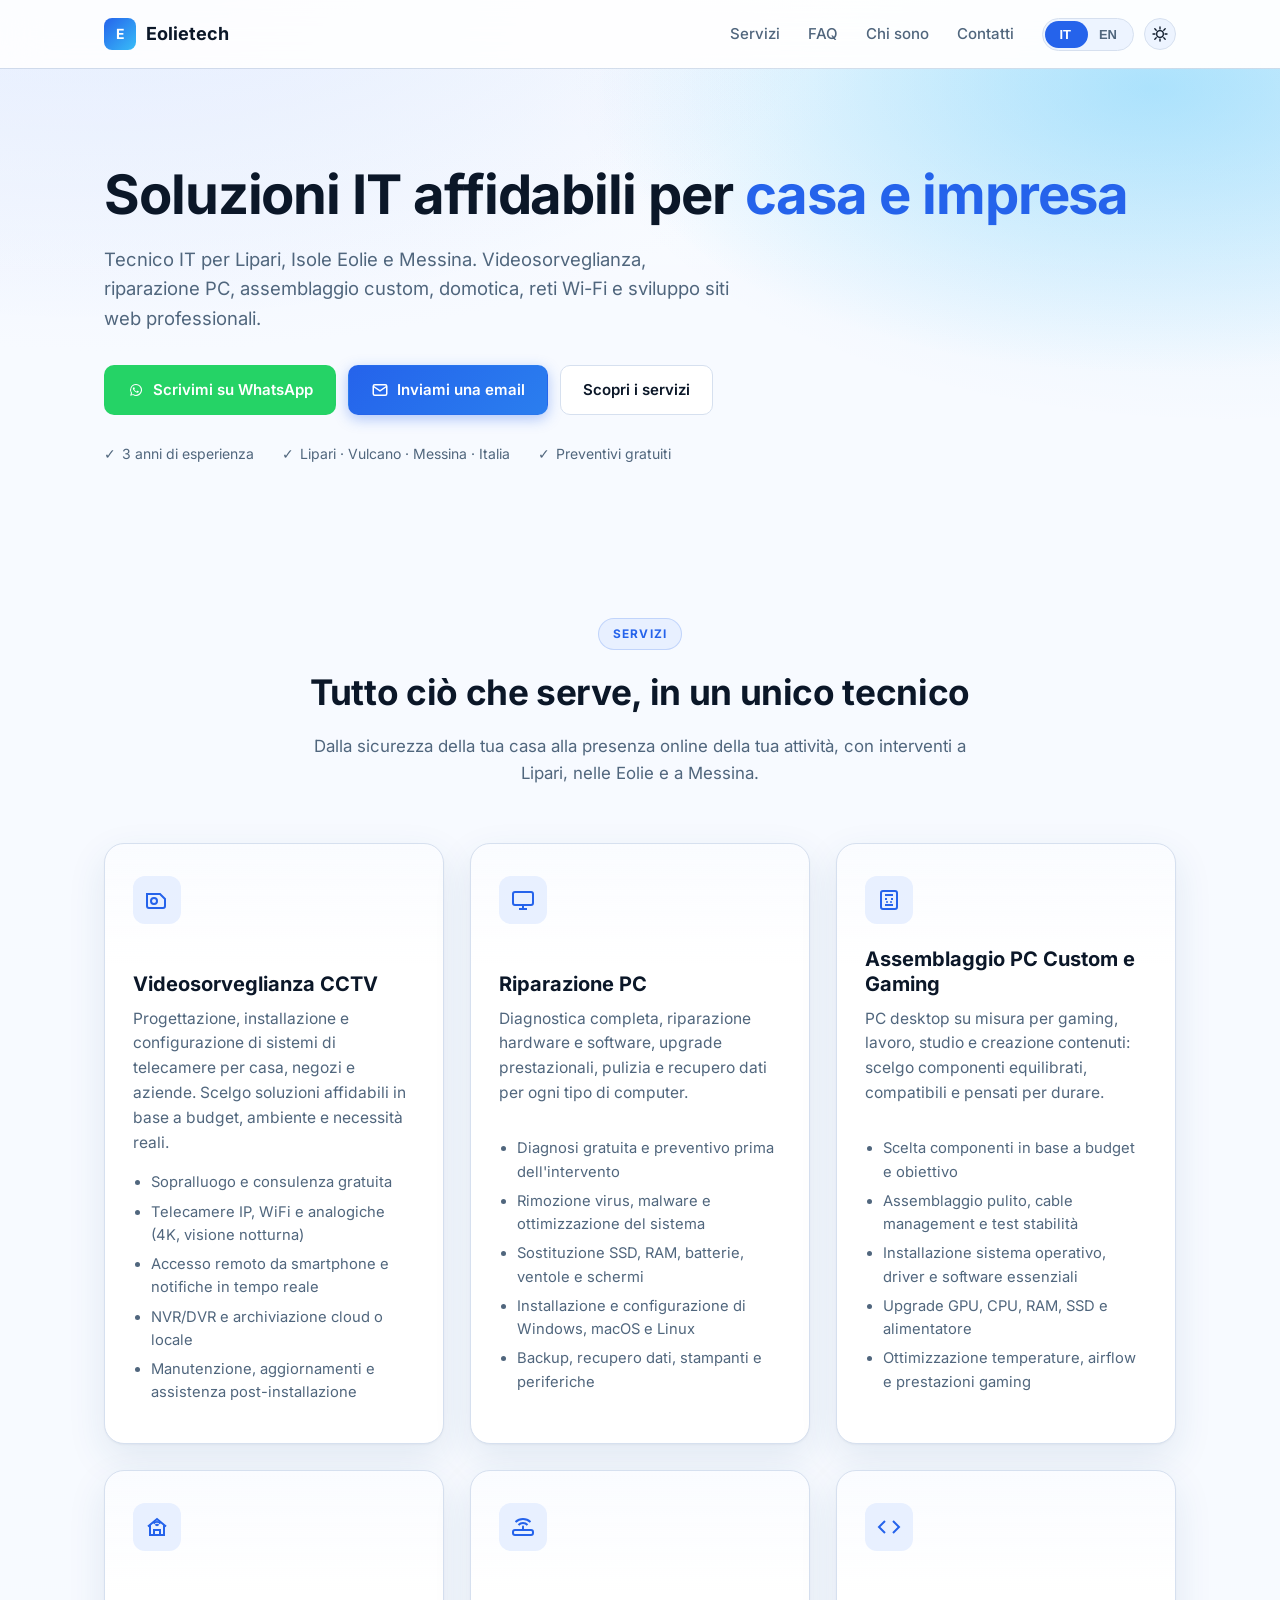
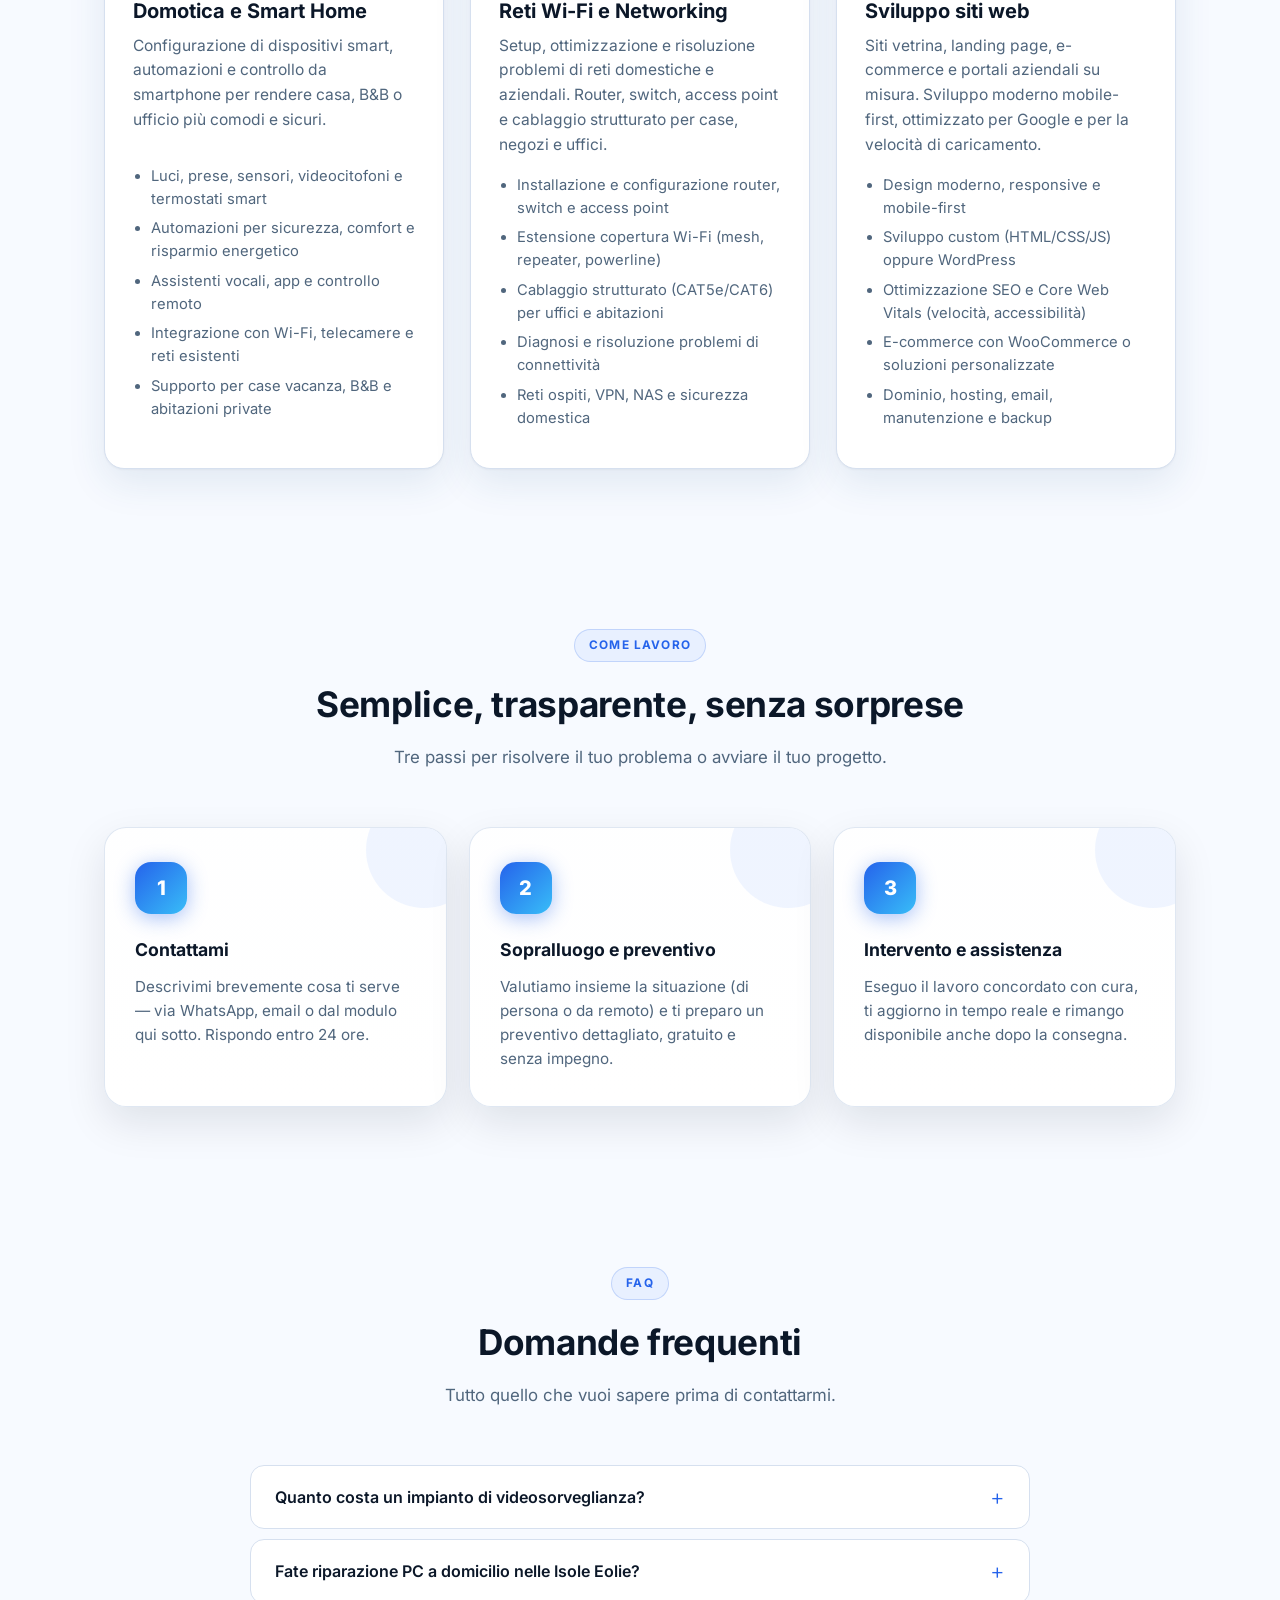
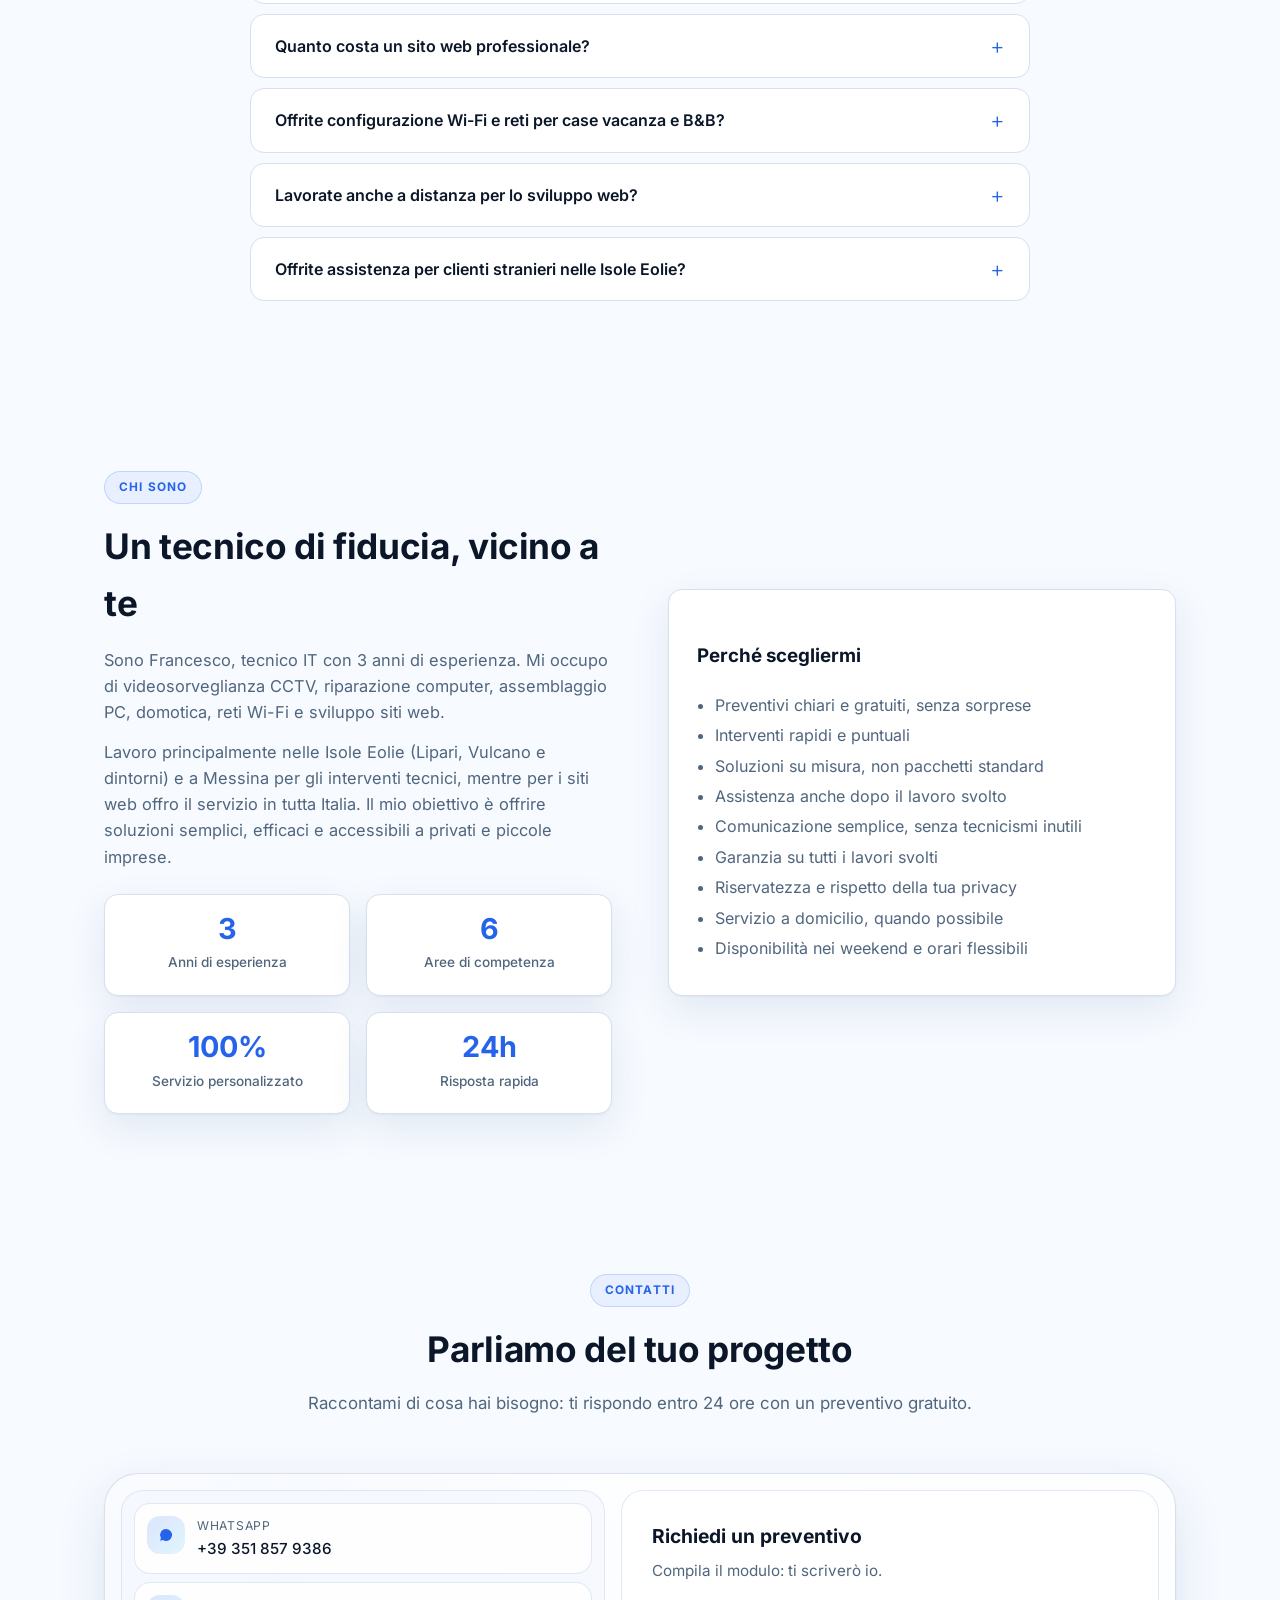
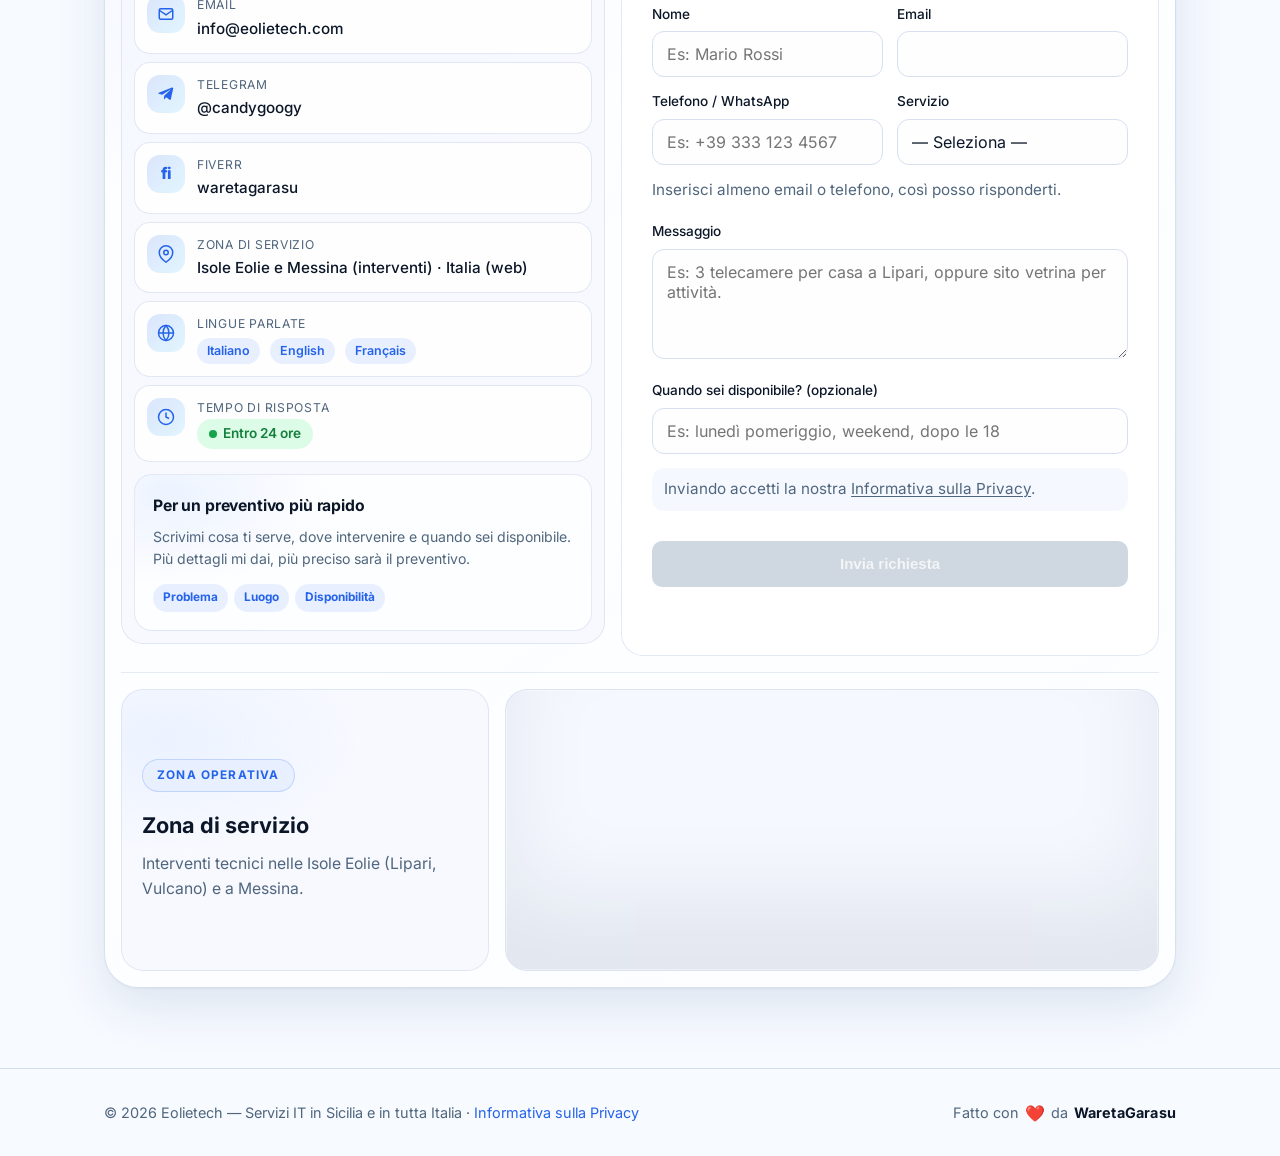
==== commit bc6f9eff: "improvements to navbar + fixes" ====
--- a/source/index.html
+++ b/source/index.html
@@ -392,10 +392,50 @@
                     <span data-i18n="brand.name">Eolietech</span>
                 </a>
                 <nav class="nav-links" id="navLinks">
-                    <a href="#services" data-i18n="nav.services">Servizi</a>
-                    <a href="#faq" data-i18n="nav.faq">FAQ</a>
-                    <a href="#about" data-i18n="nav.about">Chi sono</a>
-                    <a href="#contact" data-i18n="nav.contact">Contatti</a>
+                    <div class="nav-drawer-panel">
+                        <p class="nav-drawer-eyebrow" data-i18n="nav.drawerEyebrow">Navigazione</p>
+                        <p class="nav-drawer-title" data-i18n="nav.drawerTitle">Scegli una sezione</p>
+                        <div class="nav-drawer-list">
+                            <a class="nav-drawer-link" href="#services">
+                                <span class="nav-drawer-link-icon" aria-hidden="true">
+                                    <svg viewBox="0 0 24 24" fill="none" stroke="currentColor" stroke-width="2" stroke-linecap="round" stroke-linejoin="round">
+                                        <path d="M12 2 2 7l10 5 10-5-10-5Z"></path>
+                                        <path d="M2 17 12 22l10-5"></path>
+                                        <path d="M2 12 12 17l10-5"></path>
+                                    </svg>
+                                </span>
+                                <span class="nav-drawer-link-label" data-i18n="nav.services">Servizi</span>
+                            </a>
+                            <a class="nav-drawer-link" href="#faq">
+                                <span class="nav-drawer-link-icon" aria-hidden="true">
+                                    <svg viewBox="0 0 24 24" fill="none" stroke="currentColor" stroke-width="2" stroke-linecap="round" stroke-linejoin="round">
+                                        <circle cx="12" cy="12" r="10"></circle>
+                                        <path d="M9.09 9a3 3 0 0 1 5.82 1c0 2-3 3-3 3"></path>
+                                        <path d="M12 17h.01"></path>
+                                    </svg>
+                                </span>
+                                <span class="nav-drawer-link-label" data-i18n="nav.faq">FAQ</span>
+                            </a>
+                            <a class="nav-drawer-link" href="#about">
+                                <span class="nav-drawer-link-icon" aria-hidden="true">
+                                    <svg viewBox="0 0 24 24" fill="none" stroke="currentColor" stroke-width="2" stroke-linecap="round" stroke-linejoin="round">
+                                        <path d="M20 21v-2a4 4 0 0 0-4-4H8a4 4 0 0 0-4 4v2"></path>
+                                        <circle cx="12" cy="7" r="4"></circle>
+                                    </svg>
+                                </span>
+                                <span class="nav-drawer-link-label" data-i18n="nav.about">Chi sono</span>
+                            </a>
+                            <a class="nav-drawer-link" href="#contact">
+                                <span class="nav-drawer-link-icon" aria-hidden="true">
+                                    <svg viewBox="0 0 24 24" fill="none" stroke="currentColor" stroke-width="2" stroke-linecap="round" stroke-linejoin="round">
+                                        <rect x="3" y="5" width="18" height="14" rx="2"></rect>
+                                        <path d="m3 7 9 6 9-6"></path>
+                                    </svg>
+                                </span>
+                                <span class="nav-drawer-link-label" data-i18n="nav.contact">Contatti</span>
+                            </a>
+                        </div>
+                    </div>
                     <div class="nav-controls">
                         <div class="lang-toggle" role="group" aria-label="Language">
                             <button data-lang="it" class="active">IT</button>
--- a/source/style.min.css
+++ b/source/style.min.css
@@ -1 +1 @@
-@font-face{font-family:'Inter';font-style:normal;font-weight:100 900;font-display:swap;src:url('fonts/inter-latin.woff2') format('woff2-variations'),url('fonts/inter-latin.woff2') format('woff2');unicode-range:U+0000-00FF,U+0131,U+0152-0153,U+02BB-02BC,U+02C6,U+02DA,U+02DC,U+0304,U+0308,U+0329,U+2000-206F,U+2074,U+20AC,U+2122,U+2191,U+2193,U+2212,U+2215,U+FEFF,U+FFFD}:root{--bg:#f7faff;--bg-soft:#edf4ff;--surface:#fff;--surface-soft:#f5f8ff;--text:#0b1728;--text-muted:#50667d;--border:#d6e0ef;--accent:#2563eb;--accent-hover:#1d4ed8;--accent-soft:#e8f0ff;--success:#16a34a;--shadow:0 1px 2px rgba(11,23,40,0.04),0 18px 50px rgba(32,74,128,0.12);--shadow-card:0 1px 2px rgba(11,23,40,0.04),0 14px 38px rgba(32,74,128,0.10);--hero-glow-secondary:rgba(125,211,252,0.55);--page-glow-a:rgba(37,99,235,0.11);--page-glow-b:rgba(14,165,233,0.10);--page-glow-c:rgba(255,255,255,0.74);--shell:rgba(255,255,255,0.72);--shell-border:rgba(173,190,213,0.46);--radius:14px;--max-width:1120px}[data-theme="dark"]{--bg:#06101f;--bg-soft:#09172b;--surface:#10213a;--surface-soft:#0b1a31;--text:#e8f1ff;--text-muted:#98abc3;--border:#203854;--accent:#6aa7ff;--accent-hover:#93c5fd;--accent-soft:rgba(106,167,255,0.16);--shadow:0 1px 0 rgba(255,255,255,0.03),0 28px 70px rgba(0,0,0,0.38);--shadow-card:0 0 0 1px rgba(255,255,255,0.035),0 18px 52px rgba(0,0,0,0.32);--hero-glow-secondary:rgba(56,189,248,0.11);--page-glow-a:rgba(37,99,235,0.18);--page-glow-b:rgba(14,165,233,0.12);--page-glow-c:rgba(15,23,42,0.62);--shell:rgba(12,27,50,0.78);--shell-border:rgba(117,154,204,0.18)}*{box-sizing:border-box}html{scroll-behavior:smooth;-webkit-text-size-adjust:100%;text-size-adjust:100%}body{margin:0;font-family:'Inter',-apple-system,BlinkMacSystemFont,'Segoe UI',Roboto,sans-serif;color:var(--text);background:radial-gradient(1200px 620px at 8% -8%,var(--page-glow-a),transparent 64%),radial-gradient(980px 520px at 96% 8%,var(--page-glow-b),transparent 68%),linear-gradient(180deg,var(--page-glow-c) 0,transparent 34%),var(--bg);background-attachment:fixed;line-height:1.6;min-height:100vh;display:flex;flex-direction:column;-webkit-font-smoothing:antialiased;text-rendering:optimizeLegibility;overflow-x:hidden}body.menu-open{overflow:hidden}a,button,.btn,input,select,textarea,.lang-toggle button,.menu-toggle,.service-card{-webkit-tap-highlight-color:transparent;touch-action:manipulation}a{color:var(--accent);text-decoration:none}a:hover{color:var(--accent-hover)}a:focus-visible,.btn:focus-visible{outline:2px solid var(--accent);outline-offset:3px;border-radius:8px}.container{max-width:var(--max-width);margin:0 auto;padding:0 24px;padding-left:max(24px,env(safe-area-inset-left));padding-right:max(24px,env(safe-area-inset-right))}header{position:sticky;top:0;z-index:50;background:color-mix(in srgb,var(--surface) 86%,transparent);border-bottom:1px solid var(--shell-border);backdrop-filter:blur(18px)}.nav{position:relative;display:flex;align-items:center;justify-content:space-between;height:68px}.brand{display:flex;align-items:center;gap:10px;font-weight:700;font-size:18px;color:var(--text)}.brand-mark{width:32px;height:32px;border-radius:8px;background:linear-gradient(135deg,var(--accent),#38bdf8);display:grid;place-items:center;color:#fff;font-weight:700;font-size:14px}.nav-links{display:flex;gap:28px;align-items:center}.nav-controls{display:inline-flex;align-items:center;gap:10px}.nav-links a{color:var(--text-muted);font-size:15px;font-weight:500}.nav-links a:hover{color:var(--text)}.lang-toggle{position:relative;display:inline-flex;border:1px solid var(--border);border-radius:999px;overflow:clip;background:var(--bg-soft);padding:2px}.lang-toggle::before{content:"";position:absolute;top:2px;left:2px;width:calc(50% - 2px);height:calc(100% - 4px);border-radius:999px;background:var(--accent);transform:translateX(0);transition:transform .24s ease;will-change:transform}.lang-toggle button{position:relative;z-index:1;border:0;background:transparent;padding:6px 14px;font-size:13px;font-weight:600;color:var(--text-muted);cursor:pointer;transition:color .18s ease,transform .18s ease}.lang-toggle button.active{color:#fff;animation:langTogglePop .2s ease}.lang-toggle[data-active-lang="en"]::before{transform:translateX(100%)}.lang-toggle button:not(.active):hover{color:var(--text);transform:translateY(-1px)}.lang-toggle button:focus-visible{outline:2px solid var(--accent);outline-offset:2px;border-radius:999px}@keyframes langTogglePop{0%{transform:scale(1)}50%{transform:scale(1.05)}100%{transform:scale(1)}}.theme-toggle{position:relative;width:32px;height:32px;border-radius:999px;border:1px solid var(--border);background:var(--bg-soft);color:var(--text);display:inline-grid;place-items:center;cursor:pointer;transition:border-color .18s ease,background-color .18s ease,transform .18s ease}.theme-toggle:hover{transform:translateY(-1px);border-color:var(--accent)}.theme-toggle:focus-visible{outline:2px solid var(--accent);outline-offset:2px}.theme-icon{position:absolute;width:16px;height:16px;fill:none;stroke:currentColor;stroke-width:2;stroke-linecap:round;stroke-linejoin:round;transition:transform .24s ease,opacity .24s ease}.theme-icon.moon{opacity:0;transform:rotate(35deg) scale(0.75)}[data-theme="dark"] .theme-icon.sun{opacity:0;transform:rotate(-35deg) scale(0.75)}[data-theme="dark"] .theme-icon.moon{opacity:1;transform:rotate(0) scale(1)}.menu-toggle{display:none;background:0;border:0;font-size:24px;cursor:pointer;color:var(--text)}.menu-toggle:focus-visible{outline:2px solid var(--accent);outline-offset:2px;border-radius:10px}.scroll-top{position:fixed;right:20px;bottom:max(20px,env(safe-area-inset-bottom)+10px);width:44px;height:44px;border-radius:50%;border:0;background:linear-gradient(135deg,var(--accent),#38bdf8);color:#fff;display:grid;place-items:center;cursor:pointer;box-shadow:0 8px 20px rgba(37,99,235,0.35);opacity:0;transform:translateY(12px);pointer-events:none;transition:opacity .2s ease,transform .2s ease,background .2s ease;z-index:45}.scroll-top.visible{opacity:1;transform:translateY(0);pointer-events:auto}body.menu-open .scroll-top{opacity:0;transform:translateY(12px);pointer-events:none}.scroll-top:hover{background:linear-gradient(135deg,var(--accent-hover),#0ea5e9)}.scroll-top:focus-visible{outline:2px solid var(--accent);outline-offset:3px}.scroll-top svg{width:20px;height:20px;stroke:#fff;stroke-width:2.5;fill:none;stroke-linecap:round;stroke-linejoin:round}.hero{padding:96px 0 72px;background:radial-gradient(1200px 560px at 10% -16%,color-mix(in srgb,var(--accent-soft) 78%,transparent),transparent 64%),radial-gradient(820px 420px at 90% 4%,var(--hero-glow-secondary),transparent 68%)}.hero h1{font-size:clamp(2rem,4.5vw,3.4rem);line-height:1.1;margin:0 0 20px;letter-spacing:-.02em}.hero h1 .accent{color:var(--accent)}.hero p.lead{font-size:1.15rem;color:var(--text-muted);max-width:640px;margin:0 0 32px}.hero-actions{display:flex;gap:12px;flex-wrap:wrap}.btn{display:inline-flex;align-items:center;gap:8px;padding:12px 22px;border-radius:10px;font-weight:600;font-size:15px;cursor:pointer;transition:all .15s ease;border:1px solid transparent}.btn-primary{background:linear-gradient(135deg,var(--accent),color-mix(in srgb,var(--accent) 70%,#38bdf8));color:#fff;box-shadow:0 4px 14px color-mix(in srgb,var(--accent) 35%,transparent)}.btn-primary:hover{background:linear-gradient(135deg,var(--accent-hover),color-mix(in srgb,var(--accent-hover) 70%,#38bdf8));color:#fff;box-shadow:0 6px 20px color-mix(in srgb,var(--accent) 45%,transparent);transform:translateY(-1px)}.btn-secondary{background:var(--surface);color:var(--text);border-color:var(--border)}.btn-secondary:hover{border-color:var(--text-muted)}.btn-whatsapp{background:#25d366;color:#fff}.btn-whatsapp:hover{background:#1ebe57;color:#fff}.btn:active{transform:scale(0.97)}.btn:disabled,.btn[aria-disabled="true"]{cursor:not-allowed;opacity:.55;transform:none;box-shadow:none}.btn-primary:disabled,.btn-primary[aria-disabled="true"]{background:color-mix(in srgb,var(--text-muted) 34%,var(--border));color:color-mix(in srgb,var(--surface) 88%,var(--text-muted))}.lang-toggle button:active{opacity:.85}.hero-meta{margin-top:28px;display:flex;gap:28px;flex-wrap:wrap;color:var(--text-muted);font-size:14px}.hero-meta span{display:inline-flex;align-items:center;gap:6px}section{padding:80px 0;background:transparent}.section-head{text-align:center;max-width:680px;margin:0 auto 56px}.eyebrow{display:inline-block;font-size:.74rem;font-weight:700;text-transform:uppercase;letter-spacing:.10em;color:var(--accent);background:var(--accent-soft);padding:6px 14px;border-radius:999px;margin-bottom:14px;border:1px solid color-mix(in srgb,var(--accent) 20%,transparent)}.section-head h2{font-size:clamp(1.6rem,3vw,2.2rem);margin:0 0 12px;letter-spacing:-.01em}.section-head p{color:var(--text-muted);margin:0;font-size:1.05rem}#services{background:transparent}.services-grid{display:grid;grid-template-columns:repeat(3,minmax(0,1fr));gap:26px;align-items:stretch}.service-card{position:relative;display:flex;flex-direction:column;background:linear-gradient(180deg,color-mix(in srgb,var(--accent-soft) 22%,transparent),transparent 120px),var(--surface);border:1px solid var(--border);border-radius:20px;padding:32px 28px;min-height:430px;transition:all .2s ease;box-shadow:var(--shadow-card);overflow:hidden}.service-card:hover{transform:translateY(-4px);box-shadow:var(--shadow);border-color:var(--accent)}.service-card::before{content:"";position:absolute;top:0;left:0;right:0;height:3px;background:linear-gradient(90deg,var(--accent),#38bdf8);border-radius:20px 20px 0 0;opacity:0;transition:opacity .2s ease}.service-card:hover::before{opacity:1}.service-icon{width:48px;height:48px;border-radius:12px;background:var(--accent-soft);color:var(--accent);display:grid;place-items:center;margin-bottom:20px;transition:background .2s ease,color .2s ease}.service-icon svg{width:24px;height:24px}.service-card:hover .service-icon{background:var(--accent);color:#fff}.service-card h3{font-size:1.25rem;margin:0 0 10px;min-height:2.65em;line-height:1.25;display:flex;align-items:flex-end}.service-card p{color:var(--text-muted);margin:0 0 16px;font-size:.97rem;min-height:7.4em}.service-card ul{margin:0;padding-left:18px;color:var(--text-muted);font-size:.92rem;line-height:1.58}.service-card ul li{margin-bottom:6px}.about{background:transparent}.about-grid{display:grid;grid-template-columns:1fr 1fr;gap:56px;align-items:center}.about-text h2{font-size:clamp(1.6rem,3vw,2.2rem);margin:0 0 16px;letter-spacing:-.01em}.about-text p{color:var(--text-muted);margin:0 0 14px;font-size:1.02rem}.stats{display:grid;grid-template-columns:repeat(2,1fr);gap:16px;margin-top:24px}.stat-card{background:var(--surface);border:1px solid var(--border);border-radius:var(--radius);padding:20px;text-align:center;box-shadow:var(--shadow-card)}.stat-card .num{font-size:1.8rem;font-weight:700;color:var(--accent);display:block;line-height:1;margin-bottom:6px}.stat-card .label{font-size:.85rem;color:var(--text-muted);font-weight:500}.about-why-card{background:var(--surface);border:1px solid var(--border);border-radius:var(--radius);padding:32px 28px;transition:all .2s ease;box-shadow:var(--shadow-card)}.about-why-card ul{padding-left:18px;color:var(--text-muted);line-height:1.9;margin:0}#contact{position:relative;background:transparent;overflow:hidden}.contact-hub{position:relative;padding:16px;border:1px solid var(--shell-border);border-radius:34px;background:radial-gradient(520px 320px at 16% 10%,color-mix(in srgb,var(--accent-soft) 62%,transparent),transparent 72%),linear-gradient(145deg,color-mix(in srgb,var(--shell) 94%,var(--surface)),color-mix(in srgb,var(--surface) 72%,transparent));box-shadow:var(--shadow);overflow:hidden}.contact-hub::before{content:"";position:absolute;inset:0;border-radius:inherit;background:linear-gradient(180deg,rgba(255,255,255,0.26),transparent 38%);pointer-events:none}.contact-wrapper{position:relative;z-index:1;display:grid;grid-template-columns:minmax(0,.9fr) minmax(360px,1fr);align-items:start;gap:16px}.contact-info{position:relative;z-index:1;align-self:start;padding:12px;border-radius:22px;border:1px solid color-mix(in srgb,var(--border) 70%,transparent);background:color-mix(in srgb,var(--surface-soft) 76%,transparent)}.contact-info ul{list-style:none;padding:0;margin:0;display:grid;gap:8px}.contact-info li{display:flex;gap:12px;align-items:flex-start;padding:12px;border:1px solid color-mix(in srgb,var(--border) 72%,transparent);border-radius:16px;background:color-mix(in srgb,var(--surface) 84%,transparent)}.contact-info .icon{width:38px;height:38px;border-radius:13px;background:linear-gradient(135deg,color-mix(in srgb,var(--accent) 16%,transparent),color-mix(in srgb,#38bdf8 14%,transparent));color:var(--accent);display:grid;place-items:center;flex-shrink:0}.contact-info .icon svg{width:18px;height:18px}.contact-info .fiverr-icon{font-weight:800;font-size:1rem;letter-spacing:-.08em;text-transform:lowercase}.contact-info .label{font-size:.76rem;color:var(--text-muted);text-transform:uppercase;letter-spacing:.06em;margin-bottom:2px}.contact-info .value{font-size:.95rem;color:var(--text);font-weight:500}.contact-info .value a{color:var(--text)}.contact-info .value a:hover{color:var(--accent)}.contact-info .value a:focus-visible,.form-gdpr a:focus-visible{color:var(--accent);outline:2px solid var(--accent);outline-offset:3px;border-radius:6px}.contact-note{margin-top:12px;padding:18px;border:1px solid color-mix(in srgb,var(--border) 68%,transparent);border-radius:18px;background:radial-gradient(220px 130px at 8% 12%,color-mix(in srgb,var(--accent-soft) 82%,transparent),transparent 72%),color-mix(in srgb,var(--surface) 76%,transparent)}.contact-note h4{margin:0 0 8px;font-size:.98rem;letter-spacing:-.01em}.contact-note p{margin:0;color:var(--text-muted);font-size:.88rem;line-height:1.55}.contact-note-tags{display:flex;flex-wrap:wrap;gap:6px;margin-top:14px}.contact-note-tags span{display:inline-flex;align-items:center;min-height:28px;padding:4px 10px;border-radius:999px;background:var(--accent-soft);color:var(--accent);font-size:.74rem;font-weight:700}.lang-pill{display:inline-block;background:var(--accent-soft);color:var(--accent);font-size:.78rem;font-weight:600;padding:3px 10px;border-radius:999px;margin-right:6px;margin-top:2px}.response-badge{display:inline-flex;align-items:center;gap:6px;background:#dcfce7;color:#15803d;font-size:.85rem;font-weight:600;padding:4px 12px;border-radius:999px}.response-badge::before{content:"";width:8px;height:8px;border-radius:50%;background:#16a34a;display:inline-block;box-shadow:0 0 0 0 rgba(22,163,74,0.6);animation:pulse 2s infinite}@keyframes pulse{0%{box-shadow:0 0 0 0 rgba(22,163,74,0.6)}70%{box-shadow:0 0 0 8px rgba(22,163,74,0)}100%{box-shadow:0 0 0 0 rgba(22,163,74,0)}}.contact-form{position:relative;z-index:1;background:color-mix(in srgb,var(--surface) 92%,transparent);border:1px solid color-mix(in srgb,var(--border) 70%,transparent);border-radius:22px;padding:30px;box-shadow:none}.contact-form h3{margin:0 0 8px;font-size:1.2rem}.contact-form p{color:var(--text-muted);margin:0 0 20px;font-size:.95rem}.form-row{margin-bottom:14px}.form-grid{display:grid;grid-template-columns:repeat(2,minmax(0,1fr));gap:14px}.form-row label{display:block;font-size:.85rem;font-weight:500;color:var(--text);margin-bottom:6px}.form-row input,.form-row textarea,.form-row select{width:100%;padding:12px 14px;border:1px solid var(--border);border-radius:12px;font-family:inherit;font-size:16px;background:color-mix(in srgb,var(--surface) 92%,var(--bg-soft));color:var(--text);transition:border-color .15s ease;-webkit-appearance:none;appearance:none;min-height:44px}.form-row input:focus,.form-row textarea:focus,.form-row select:focus{outline:0;border-color:var(--accent);box-shadow:0 0 0 3px var(--accent-soft)}.form-row input[aria-invalid="true"],.form-row textarea[aria-invalid="true"],.form-row select[aria-invalid="true"]{border-color:#dc2626;box-shadow:0 0 0 3px color-mix(in srgb,#dc2626 16%,transparent)}.form-row textarea{min-height:110px;resize:vertical}.form-hint{margin:-4px 2px 14px;color:var(--text-muted);font-size:.82rem;line-height:1.45}.form-submit{width:100%;justify-content:center;min-height:46px}.form-feedback{margin:10px 2px 0;min-height:1.2em;font-size:.9rem;color:var(--text-muted)}.service-area-panel{position:relative;z-index:1;display:grid;grid-template-columns:minmax(260px,.72fr) minmax(0,1.28fr);gap:16px;margin-top:16px;padding-top:16px;border-top:1px solid color-mix(in srgb,var(--border) 62%,transparent)}.service-area-copy{display:flex;flex-direction:column;justify-content:center;padding:20px;border-radius:22px;border:1px solid color-mix(in srgb,var(--border) 70%,transparent);background:radial-gradient(280px 160px at 12% 18%,color-mix(in srgb,var(--accent-soft) 76%,transparent),transparent 70%),color-mix(in srgb,var(--surface-soft) 76%,transparent)}.service-area-copy .eyebrow{width:fit-content;margin-bottom:16px}.service-area-copy h3{margin:0 0 8px;font-size:1.35rem}.service-area-copy p{margin:0;color:var(--text-muted);font-size:.98rem}.service-area-map{position:relative;min-height:280px;border-radius:22px;overflow:hidden;border:1px solid color-mix(in srgb,var(--border) 80%,transparent);background:var(--surface-soft)}.service-area-map::after{content:"";position:absolute;inset:0;pointer-events:none;box-shadow:inset 0 0 0 1px rgba(255,255,255,0.36),inset 0 -70px 90px rgba(11,23,40,0.08)}.service-area-map iframe{display:block;width:100%;height:100%;min-height:280px;filter:saturate(.92) contrast(1.04)}.notfound{padding:96px 0 96px;text-align:center;background:radial-gradient(1200px 500px at 50% -10%,var(--accent-soft),transparent 60%)}.notfound .code{font-size:clamp(5rem,18vw,10rem);font-weight:800;line-height:1;letter-spacing:-.04em;background:linear-gradient(135deg,var(--accent),#38bdf8);-webkit-background-clip:text;background-clip:text;-webkit-text-fill-color:transparent;margin:0 0 8px}.notfound h1{font-size:clamp(1.6rem,3.5vw,2.4rem);margin:0 0 14px;letter-spacing:-.01em}.notfound p.lead{color:var(--text-muted);font-size:1.1rem;max-width:560px;margin:0 auto 32px}.notfound .hero-actions{justify-content:center}footer{margin-top:auto;border-top:1px solid var(--shell-border);padding:32px 0;background:transparent}.footer-content{display:flex;justify-content:space-between;align-items:center;flex-wrap:wrap;gap:16px;color:var(--text-muted);font-size:.9rem}.footer-signature{display:inline-flex;align-items:center;gap:6px}.footer-signature .heart{color:#e11d48;font-size:1rem;line-height:1}.signature{font-weight:700;color:var(--text);letter-spacing:.2px;line-height:1}.signature a{color:inherit;text-decoration:none;transition:color .15s ease}.signature a:hover,.signature a:focus-visible{color:var(--accent)}.signature a:focus-visible{outline:2px solid var(--accent);outline-offset:2px;border-radius:2px}@media(max-width:1000px){.services-grid{grid-template-columns:repeat(2,minmax(0,1fr))}}@media(max-width:820px){.nav-links{display:flex;flex-direction:column;position:fixed;top:68px;left:0;right:0;bottom:0;background:var(--surface);padding:4px 24px 32px;gap:0;box-shadow:0 12px 28px rgba(15,23,42,0.08);overflow-y:auto;overscroll-behavior:contain;z-index:51;opacity:0;transform:translateY(-8px);visibility:hidden;pointer-events:none;transition:opacity .22s ease,transform .22s ease,visibility 0s linear .22s}.nav-links.open{opacity:1;transform:translateY(0);visibility:visible;pointer-events:auto;transition:opacity .22s ease,transform .22s ease,visibility 0s linear 0s}.nav-links a{position:relative;padding:18px 0 18px 14px;font-size:17px;font-weight:500;color:var(--text);letter-spacing:-.005em;border-bottom:1px solid var(--border);opacity:0;transform:translateY(-6px);transition:opacity .25s ease,transform .25s ease,color .15s ease,background-color .15s ease}.nav-links a::before{content:"";position:absolute;left:0;top:50%;transform:translateY(-50%);width:3px;height:0;background:var(--accent);border-radius:2px;transition:height .2s ease}.nav-links a:hover,.nav-links a:active{color:var(--accent)}.nav-links a:hover::before,.nav-links a:active::before{height:22px}.nav-links a:last-of-type{border-bottom:0}.nav-links .nav-controls{margin-top:auto;width:100%;display:grid;grid-template-columns:1fr auto;align-items:center;gap:10px;opacity:0;transform:translateY(-6px);transition:opacity .25s ease,transform .25s ease}.nav-links .lang-toggle{align-self:stretch;margin-top:auto;border-radius:999px;height:52px}.nav-links .lang-toggle button{flex:1;padding:0;font-size:15px;min-height:52px}.nav-links .theme-toggle{justify-self:end;width:52px;height:52px}.nav-links .theme-icon{width:20px;height:20px}.nav-links.open a,.nav-links.open .nav-controls{opacity:1;transform:translateY(0)}.nav-links.open a:nth-of-type(1){transition-delay:.08s,.08s,0s,0s}.nav-links.open a:nth-of-type(2){transition-delay:.14s,.14s,0s,0s}.nav-links.open a:nth-of-type(3){transition-delay:.20s,.20s,0s,0s}.nav-links.open a:nth-of-type(4){transition-delay:.26s,.26s,0s,0s}.nav-links.open .nav-controls{transition-delay:.32s,.32s}.menu-toggle{display:block;transition:transform .3s ease,border-color .15s ease,background-color .15s ease}.menu-toggle[aria-expanded="true"]{transform:rotate(90deg);border:1px solid var(--border);border-radius:10px;padding:2px 10px;font-size:22px;line-height:1}.about-grid,.contact-wrapper{grid-template-columns:1fr}.about-grid{gap:32px}.contact-wrapper{gap:14px}.service-area-panel{grid-template-columns:1fr}.service-area-copy{padding:18px}.hero{padding:64px 0 48px}section{padding:56px 0}.hero-actions{gap:10px}.hero-actions .btn{flex:1 1 220px;justify-content:center}}@media(max-width:480px){.container{padding:0 16px}.nav{height:60px}.nav-links.open{top:60px}.brand{font-size:16px}.brand-mark{width:28px;height:28px;font-size:12px}section{padding:48px 0}.section-head{margin-bottom:40px}.hero{padding:48px 0 40px}.hero h1{font-size:1.85rem;line-height:1.15}.hero p.lead{font-size:1rem}.hero-meta{gap:10px 18px;font-size:13px}.hero-actions{flex-direction:column;gap:10px}.hero-actions .btn{width:100%;flex:1 1 auto;padding:14px 18px;font-size:16px}.services-grid{grid-template-columns:1fr}.service-card{min-height:0;padding:24px 20px}.service-card h3{min-height:0;font-size:1.15rem}.service-card p{min-height:0}.stats{grid-template-columns:repeat(2,1fr);gap:10px}.stat-card{padding:16px 10px}.stat-card .num{font-size:1.5rem}.stat-card .label{font-size:.78rem}.about-why-card{padding:24px 20px}.contact-hub{border-radius:22px;padding:10px}.contact-info{padding:8px;border-radius:18px}.contact-form{padding:24px 20px;border-radius:18px}.contact-info li{padding:12px;gap:12px;border-radius:14px}.contact-info .icon{width:36px;height:36px}.form-grid{grid-template-columns:1fr;gap:0}.service-area-panel{margin-top:12px;padding-top:12px}.service-area-copy,.service-area-map{border-radius:18px}.service-area-map,.service-area-map iframe{min-height:220px}.footer-content{flex-direction:column;align-items:flex-start;gap:10px;font-size:.85rem}.signature{font-size:.9rem}.menu-toggle{min-width:44px;min-height:44px}.lang-toggle button{min-height:36px;padding:8px 14px}}[data-theme="dark"] #services{background:transparent}[data-theme="dark"] #contact{background:transparent}[data-theme="dark"] .form-row input,[data-theme="dark"] .form-row textarea,[data-theme="dark"] .form-row select{background:rgba(3,8,16,0.6);border-color:var(--border)}[data-theme="dark"] .form-row input:focus,[data-theme="dark"] .form-row textarea:focus,[data-theme="dark"] .form-row select:focus{background:var(--bg)}@media(prefers-reduced-motion:reduce){*,*::before,*::after{animation-duration:.01ms !important;animation-iteration-count:1 !important;transition-duration:.01ms !important;scroll-behavior:auto !important}}.process{background:transparent}.process-steps{display:grid;grid-template-columns:repeat(3,1fr);gap:22px;position:relative;align-items:stretch}.process-steps::before{display:none}.process-step{position:relative;overflow:hidden;background:linear-gradient(180deg,color-mix(in srgb,var(--surface) 96%,var(--accent-soft)),var(--surface));border:1px solid color-mix(in srgb,var(--border) 78%,transparent);border-radius:22px;padding:34px 30px;text-align:left;box-shadow:0 16px 42px rgba(11,23,40,0.10)}.process-step::after{content:"";position:absolute;right:-36px;top:-36px;width:116px;height:116px;border-radius:50%;background:color-mix(in srgb,var(--accent-soft) 64%,transparent);pointer-events:none}.step-number{position:relative;z-index:1;width:52px;height:52px;border-radius:16px;background:linear-gradient(135deg,var(--accent),#38bdf8);color:#fff;font-size:1.25rem;font-weight:800;display:grid;place-items:center;margin:0 0 22px;box-shadow:0 4px 20px color-mix(in srgb,var(--accent) 40%,transparent)}.process-step h3{font-size:1.1rem;margin:0 0 10px;position:relative;z-index:1}.process-step p{position:relative;z-index:1;color:var(--text-muted);font-size:.95rem;margin:0}.faq{background:transparent}.faq-list{max-width:780px;margin:0 auto}.faq-item{border:1px solid var(--border);border-radius:var(--radius);margin-bottom:10px;background:var(--surface);overflow:hidden}.faq-summary{width:100%;padding:20px 24px;font-weight:600;font-size:1rem;cursor:pointer;border:0;background:transparent;font-family:inherit;display:flex;justify-content:space-between;align-items:center;gap:12px;color:var(--text);text-align:left;-webkit-tap-highlight-color:transparent;touch-action:manipulation;transition:color .2s ease}.faq-summary:hover{color:var(--accent)}.faq-summary:focus-visible{outline:2px solid var(--accent);outline-offset:-2px;border-radius:var(--radius)}.faq-icon{font-size:1.4rem;font-weight:300;color:var(--accent);transition:transform .32s cubic-bezier(0.4,0,0.2,1);flex-shrink:0;line-height:1;display:inline-flex;align-items:center;justify-content:center}.faq-item.open .faq-icon{transform:rotate(45deg)}.faq-item.open>.faq-summary{color:var(--accent);border-bottom:1px solid var(--border)}.faq-body{max-height:0;overflow:hidden;transition:max-height .35s cubic-bezier(0.4,0,0.2,1)}.faq-body-inner{padding:18px 24px}.faq-body-inner p{color:var(--text-muted);margin:0;font-size:.97rem;line-height:1.65}.form-footer{display:grid;gap:10px;margin-top:8px}.form-gdpr{order:-1;margin:0;padding:10px 12px;border-radius:12px;background:color-mix(in srgb,var(--accent-soft) 42%,transparent);font-size:.8rem;color:var(--text-muted);line-height:1.5}.form-gdpr a{color:var(--text-muted);text-decoration:underline;text-underline-offset:2px}.form-gdpr a:hover{color:var(--accent)}@media(max-width:820px){.process-steps{grid-template-columns:1fr;gap:16px}.process-steps::before{display:none}}@media(max-width:480px){.process-step{padding:24px 20px}.step-number{width:48px;height:48px;font-size:1.2rem}.faq-summary{padding:16px 18px;font-size:.95rem}.faq-body-inner{padding:14px 18px}}.privacy-page{padding:64px 0 80px}.privacy-header{text-align:center;max-width:680px;margin:0 auto 48px}.privacy-header h1{font-size:clamp(1.8rem,3.5vw,2.6rem);margin:0 0 8px;letter-spacing:-.02em}.privacy-date{color:var(--text-muted);font-size:.9rem;margin:0}.privacy-body{max-width:720px;margin:0 auto}.privacy-section{margin-bottom:32px;padding-bottom:32px;border-bottom:1px solid var(--border)}.privacy-section:last-of-type{border-bottom:0}.privacy-section h2{font-size:1.1rem;margin:0 0 10px;color:var(--text)}.privacy-section p{color:var(--text-muted);margin:0;font-size:.97rem;line-height:1.7}.privacy-back{margin-top:40px}.noscript-banner{background:#fef3c7;color:#78350f;border-bottom:1px solid #f59e0b;padding:12px 16px;text-align:center;font-size:.92rem;line-height:1.5}.noscript-banner strong{color:#7c2d12}.noscript-banner .sep{margin:0 8px;opacity:.4}+@font-face{font-family:'Inter';font-style:normal;font-weight:100 900;font-display:swap;src:url('fonts/inter-latin.woff2') format('woff2-variations'),url('fonts/inter-latin.woff2') format('woff2');unicode-range:U+0000-00FF,U+0131,U+0152-0153,U+02BB-02BC,U+02C6,U+02DA,U+02DC,U+0304,U+0308,U+0329,U+2000-206F,U+2074,U+20AC,U+2122,U+2191,U+2193,U+2212,U+2215,U+FEFF,U+FFFD}:root{--bg:#f7faff;--bg-soft:#edf4ff;--surface:#fff;--surface-soft:#f5f8ff;--text:#0b1728;--text-muted:#50667d;--border:#d6e0ef;--accent:#2563eb;--accent-hover:#1d4ed8;--accent-soft:#e8f0ff;--success:#16a34a;--shadow:0 1px 2px rgba(11,23,40,0.04),0 18px 50px rgba(32,74,128,0.12);--shadow-card:0 1px 2px rgba(11,23,40,0.04),0 14px 38px rgba(32,74,128,0.10);--hero-glow-secondary:rgba(125,211,252,0.55);--page-glow-a:rgba(37,99,235,0.11);--page-glow-b:rgba(14,165,233,0.10);--page-glow-c:rgba(255,255,255,0.74);--shell:rgba(255,255,255,0.72);--shell-border:rgba(173,190,213,0.46);--radius:14px;--max-width:1120px}[data-theme="dark"]{--bg:#06101f;--bg-soft:#09172b;--surface:#10213a;--surface-soft:#0b1a31;--text:#e8f1ff;--text-muted:#98abc3;--border:#203854;--accent:#6aa7ff;--accent-hover:#93c5fd;--accent-soft:rgba(106,167,255,0.16);--shadow:0 1px 0 rgba(255,255,255,0.03),0 28px 70px rgba(0,0,0,0.38);--shadow-card:0 0 0 1px rgba(255,255,255,0.035),0 18px 52px rgba(0,0,0,0.32);--hero-glow-secondary:rgba(56,189,248,0.11);--page-glow-a:rgba(37,99,235,0.18);--page-glow-b:rgba(14,165,233,0.12);--page-glow-c:rgba(15,23,42,0.62);--shell:rgba(12,27,50,0.78);--shell-border:rgba(117,154,204,0.18)}*{box-sizing:border-box}html{scroll-behavior:smooth;-webkit-text-size-adjust:100%;text-size-adjust:100%}body{margin:0;font-family:'Inter',-apple-system,BlinkMacSystemFont,'Segoe UI',Roboto,sans-serif;color:var(--text);background:radial-gradient(1200px 620px at 8% -8%,var(--page-glow-a),transparent 64%),radial-gradient(980px 520px at 96% 8%,var(--page-glow-b),transparent 68%),linear-gradient(180deg,var(--page-glow-c) 0,transparent 34%),var(--bg);background-attachment:fixed;line-height:1.6;min-height:100vh;display:flex;flex-direction:column;-webkit-font-smoothing:antialiased;text-rendering:optimizeLegibility;overflow-x:hidden}body.menu-open{overflow:hidden}a,button,.btn,input,select,textarea,.lang-toggle button,.menu-toggle,.service-card{-webkit-tap-highlight-color:transparent;touch-action:manipulation}a{color:var(--accent);text-decoration:none}a:hover{color:var(--accent-hover)}a:focus-visible,.btn:focus-visible{outline:2px solid var(--accent);outline-offset:3px;border-radius:8px}.container{max-width:var(--max-width);margin:0 auto;padding:0 24px;padding-left:max(24px,env(safe-area-inset-left));padding-right:max(24px,env(safe-area-inset-right))}header{position:sticky;top:0;z-index:50;border-bottom:1px solid var(--shell-border);background:transparent}header::before{content:"";position:absolute;inset:0;z-index:0;background:color-mix(in srgb,var(--surface) 86%,transparent);backdrop-filter:blur(18px);-webkit-backdrop-filter:blur(18px);pointer-events:none}.nav{position:relative;z-index:1;display:flex;align-items:center;justify-content:space-between;height:68px;--nav-bar-height:68px}.brand{display:flex;align-items:center;gap:10px;font-weight:700;font-size:18px;color:var(--text)}.brand-mark{width:32px;height:32px;border-radius:8px;background:linear-gradient(135deg,var(--accent),#38bdf8);display:grid;place-items:center;color:#fff;font-weight:700;font-size:14px}.nav-links{display:flex;gap:28px;align-items:center}.nav-controls{display:inline-flex;align-items:center;gap:10px}.nav-links a{color:var(--text-muted);font-size:15px;font-weight:500}.nav-links a:hover{color:var(--text)}@media(min-width:821px){.nav-drawer-panel,.nav-drawer-list{display:contents}.nav-drawer-eyebrow,.nav-drawer-title{display:none}.nav-drawer-link-icon{display:none}}.lang-toggle{position:relative;display:inline-flex;border:1px solid var(--border);border-radius:999px;overflow:clip;background:var(--bg-soft);padding:2px}.lang-toggle::before{content:"";position:absolute;top:2px;left:2px;width:calc(50% - 2px);height:calc(100% - 4px);border-radius:999px;background:var(--accent);transform:translateX(0);transition:transform .24s ease;will-change:transform}.lang-toggle button{position:relative;z-index:1;border:0;background:transparent;padding:6px 14px;font-size:13px;font-weight:600;color:var(--text-muted);cursor:pointer;transition:color .18s ease,transform .18s ease}.lang-toggle button.active{color:#fff;animation:langTogglePop .2s ease}.lang-toggle[data-active-lang="en"]::before{transform:translateX(100%)}.lang-toggle button:not(.active):hover{color:var(--text);transform:translateY(-1px)}.lang-toggle button:focus-visible{outline:2px solid var(--accent);outline-offset:2px;border-radius:999px}@keyframes langTogglePop{0%{transform:scale(1)}50%{transform:scale(1.05)}100%{transform:scale(1)}}.theme-toggle{position:relative;width:32px;height:32px;border-radius:999px;border:1px solid var(--border);background:var(--bg-soft);color:var(--text);display:inline-grid;place-items:center;cursor:pointer;transition:border-color .18s ease,background-color .18s ease,transform .18s ease}.theme-toggle:hover{transform:translateY(-1px);border-color:var(--accent)}.theme-toggle:focus-visible{outline:2px solid var(--accent);outline-offset:2px}.theme-icon{position:absolute;width:16px;height:16px;fill:none;stroke:currentColor;stroke-width:2;stroke-linecap:round;stroke-linejoin:round;transition:transform .24s ease,opacity .24s ease}.theme-icon.moon{opacity:0;transform:rotate(35deg) scale(0.75)}[data-theme="dark"] .theme-icon.sun{opacity:0;transform:rotate(-35deg) scale(0.75)}[data-theme="dark"] .theme-icon.moon{opacity:1;transform:rotate(0) scale(1)}.menu-toggle{display:none;background:0;border:0;font-size:24px;cursor:pointer;color:var(--text)}.menu-toggle:focus-visible{outline:2px solid var(--accent);outline-offset:2px;border-radius:10px}.scroll-top{position:fixed;right:20px;bottom:max(20px,env(safe-area-inset-bottom)+10px);width:44px;height:44px;border-radius:50%;border:0;background:linear-gradient(135deg,var(--accent),#38bdf8);color:#fff;display:grid;place-items:center;cursor:pointer;box-shadow:0 8px 20px rgba(37,99,235,0.35);opacity:0;transform:translateY(12px);pointer-events:none;transition:opacity .2s ease,transform .2s ease,background .2s ease;z-index:45}.scroll-top.visible{opacity:1;transform:translateY(0);pointer-events:auto}body.menu-open .scroll-top{opacity:0;transform:translateY(12px);pointer-events:none}.scroll-top:hover{background:linear-gradient(135deg,var(--accent-hover),#0ea5e9)}.scroll-top:focus-visible{outline:2px solid var(--accent);outline-offset:3px}.scroll-top svg{width:20px;height:20px;stroke:#fff;stroke-width:2.5;fill:none;stroke-linecap:round;stroke-linejoin:round}.hero{padding:96px 0 72px;background:radial-gradient(1200px 560px at 10% -16%,color-mix(in srgb,var(--accent-soft) 78%,transparent),transparent 64%),radial-gradient(820px 420px at 90% 4%,var(--hero-glow-secondary),transparent 68%)}.hero h1{font-size:clamp(2rem,4.5vw,3.4rem);line-height:1.1;margin:0 0 20px;letter-spacing:-.02em}.hero h1 .accent{color:var(--accent)}.hero p.lead{font-size:1.15rem;color:var(--text-muted);max-width:640px;margin:0 0 32px}.hero-actions{display:flex;gap:12px;flex-wrap:wrap}.btn{display:inline-flex;align-items:center;gap:8px;padding:12px 22px;border-radius:10px;font-weight:600;font-size:15px;cursor:pointer;transition:all .15s ease;border:1px solid transparent}.btn-primary{background:linear-gradient(135deg,var(--accent),color-mix(in srgb,var(--accent) 70%,#38bdf8));color:#fff;box-shadow:0 4px 14px color-mix(in srgb,var(--accent) 35%,transparent)}.btn-primary:hover{background:linear-gradient(135deg,var(--accent-hover),color-mix(in srgb,var(--accent-hover) 70%,#38bdf8));color:#fff;box-shadow:0 6px 20px color-mix(in srgb,var(--accent) 45%,transparent);transform:translateY(-1px)}.btn-secondary{background:var(--surface);color:var(--text);border-color:var(--border)}.btn-secondary:hover{border-color:var(--text-muted)}.btn-whatsapp{background:#25d366;color:#fff}.btn-whatsapp:hover{background:#1ebe57;color:#fff}.btn:active{transform:scale(0.97)}.btn:disabled,.btn[aria-disabled="true"]{cursor:not-allowed;opacity:.55;transform:none;box-shadow:none}.btn-primary:disabled,.btn-primary[aria-disabled="true"]{background:color-mix(in srgb,var(--text-muted) 34%,var(--border));color:color-mix(in srgb,var(--surface) 88%,var(--text-muted))}.lang-toggle button:active{opacity:.85}.hero-meta{margin-top:28px;display:flex;gap:28px;flex-wrap:wrap;color:var(--text-muted);font-size:14px}.hero-meta span{display:inline-flex;align-items:center;gap:6px}section{padding:80px 0;background:transparent}.section-head{text-align:center;max-width:680px;margin:0 auto 56px}.eyebrow{display:inline-block;font-size:.74rem;font-weight:700;text-transform:uppercase;letter-spacing:.10em;color:var(--accent);background:var(--accent-soft);padding:6px 14px;border-radius:999px;margin-bottom:14px;border:1px solid color-mix(in srgb,var(--accent) 20%,transparent)}.section-head h2{font-size:clamp(1.6rem,3vw,2.2rem);margin:0 0 12px;letter-spacing:-.01em}.section-head p{color:var(--text-muted);margin:0;font-size:1.05rem}#services{background:transparent}.services-grid{display:grid;grid-template-columns:repeat(3,minmax(0,1fr));gap:26px;align-items:stretch}.service-card{position:relative;display:flex;flex-direction:column;background:linear-gradient(180deg,color-mix(in srgb,var(--accent-soft) 22%,transparent),transparent 120px),var(--surface);border:1px solid var(--border);border-radius:20px;padding:32px 28px;min-height:430px;transition:all .2s ease;box-shadow:var(--shadow-card);overflow:hidden}.service-card:hover{transform:translateY(-4px);box-shadow:var(--shadow);border-color:var(--accent)}.service-card::before{content:"";position:absolute;top:0;left:0;right:0;height:3px;background:linear-gradient(90deg,var(--accent),#38bdf8);border-radius:20px 20px 0 0;opacity:0;transition:opacity .2s ease}.service-card:hover::before{opacity:1}.service-icon{width:48px;height:48px;border-radius:12px;background:var(--accent-soft);color:var(--accent);display:grid;place-items:center;margin-bottom:20px;transition:background .2s ease,color .2s ease}.service-icon svg{width:24px;height:24px}.service-card:hover .service-icon{background:var(--accent);color:#fff}.service-card h3{font-size:1.25rem;margin:0 0 10px;min-height:2.65em;line-height:1.25;display:flex;align-items:flex-end}.service-card p{color:var(--text-muted);margin:0 0 16px;font-size:.97rem;min-height:7.4em}.service-card ul{margin:0;padding-left:18px;color:var(--text-muted);font-size:.92rem;line-height:1.58}.service-card ul li{margin-bottom:6px}.about{background:transparent}.about-grid{display:grid;grid-template-columns:1fr 1fr;gap:56px;align-items:center}.about-text h2{font-size:clamp(1.6rem,3vw,2.2rem);margin:0 0 16px;letter-spacing:-.01em}.about-text p{color:var(--text-muted);margin:0 0 14px;font-size:1.02rem}.stats{display:grid;grid-template-columns:repeat(2,1fr);gap:16px;margin-top:24px}.stat-card{background:var(--surface);border:1px solid var(--border);border-radius:var(--radius);padding:20px;text-align:center;box-shadow:var(--shadow-card)}.stat-card .num{font-size:1.8rem;font-weight:700;color:var(--accent);display:block;line-height:1;margin-bottom:6px}.stat-card .label{font-size:.85rem;color:var(--text-muted);font-weight:500}.about-why-card{background:var(--surface);border:1px solid var(--border);border-radius:var(--radius);padding:32px 28px;transition:all .2s ease;box-shadow:var(--shadow-card)}.about-why-card ul{padding-left:18px;color:var(--text-muted);line-height:1.9;margin:0}#contact{position:relative;background:transparent;overflow:hidden}.contact-hub{position:relative;padding:16px;border:1px solid var(--shell-border);border-radius:34px;background:radial-gradient(520px 320px at 16% 10%,color-mix(in srgb,var(--accent-soft) 62%,transparent),transparent 72%),linear-gradient(145deg,color-mix(in srgb,var(--shell) 94%,var(--surface)),color-mix(in srgb,var(--surface) 72%,transparent));box-shadow:var(--shadow);overflow:hidden}.contact-hub::before{content:"";position:absolute;inset:0;border-radius:inherit;background:linear-gradient(180deg,rgba(255,255,255,0.26),transparent 38%);pointer-events:none}.contact-wrapper{position:relative;z-index:1;display:grid;grid-template-columns:minmax(0,.9fr) minmax(360px,1fr);align-items:start;gap:16px}.contact-info{position:relative;z-index:1;align-self:start;padding:12px;border-radius:22px;border:1px solid color-mix(in srgb,var(--border) 70%,transparent);background:color-mix(in srgb,var(--surface-soft) 76%,transparent)}.contact-info ul{list-style:none;padding:0;margin:0;display:grid;gap:8px}.contact-info li{display:flex;gap:12px;align-items:flex-start;padding:12px;border:1px solid color-mix(in srgb,var(--border) 72%,transparent);border-radius:16px;background:color-mix(in srgb,var(--surface) 84%,transparent)}.contact-info .icon{width:38px;height:38px;border-radius:13px;background:linear-gradient(135deg,color-mix(in srgb,var(--accent) 16%,transparent),color-mix(in srgb,#38bdf8 14%,transparent));color:var(--accent);display:grid;place-items:center;flex-shrink:0}.contact-info .icon svg{width:18px;height:18px}.contact-info .fiverr-icon{font-weight:800;font-size:1rem;letter-spacing:-.08em;text-transform:lowercase}.contact-info .label{font-size:.76rem;color:var(--text-muted);text-transform:uppercase;letter-spacing:.06em;margin-bottom:2px}.contact-info .value{font-size:.95rem;color:var(--text);font-weight:500}.contact-info .value a{color:var(--text)}.contact-info .value a:hover{color:var(--accent)}.contact-info .value a:focus-visible,.form-gdpr a:focus-visible{color:var(--accent);outline:2px solid var(--accent);outline-offset:3px;border-radius:6px}.contact-note{margin-top:12px;padding:18px;border:1px solid color-mix(in srgb,var(--border) 68%,transparent);border-radius:18px;background:radial-gradient(220px 130px at 8% 12%,color-mix(in srgb,var(--accent-soft) 82%,transparent),transparent 72%),color-mix(in srgb,var(--surface) 76%,transparent)}.contact-note h4{margin:0 0 8px;font-size:.98rem;letter-spacing:-.01em}.contact-note p{margin:0;color:var(--text-muted);font-size:.88rem;line-height:1.55}.contact-note-tags{display:flex;flex-wrap:wrap;gap:6px;margin-top:14px}.contact-note-tags span{display:inline-flex;align-items:center;min-height:28px;padding:4px 10px;border-radius:999px;background:var(--accent-soft);color:var(--accent);font-size:.74rem;font-weight:700}.lang-pill{display:inline-block;background:var(--accent-soft);color:var(--accent);font-size:.78rem;font-weight:600;padding:3px 10px;border-radius:999px;margin-right:6px;margin-top:2px}.response-badge{display:inline-flex;align-items:center;gap:6px;background:#dcfce7;color:#15803d;font-size:.85rem;font-weight:600;padding:4px 12px;border-radius:999px}.response-badge::before{content:"";width:8px;height:8px;border-radius:50%;background:#16a34a;display:inline-block;box-shadow:0 0 0 0 rgba(22,163,74,0.6);animation:pulse 2s infinite}@keyframes pulse{0%{box-shadow:0 0 0 0 rgba(22,163,74,0.6)}70%{box-shadow:0 0 0 8px rgba(22,163,74,0)}100%{box-shadow:0 0 0 0 rgba(22,163,74,0)}}.contact-form{position:relative;z-index:1;background:color-mix(in srgb,var(--surface) 92%,transparent);border:1px solid color-mix(in srgb,var(--border) 70%,transparent);border-radius:22px;padding:30px;box-shadow:none}.contact-form h3{margin:0 0 8px;font-size:1.2rem}.contact-form p{color:var(--text-muted);margin:0 0 20px;font-size:.95rem}.form-row{margin-bottom:14px}.form-grid{display:grid;grid-template-columns:repeat(2,minmax(0,1fr));gap:14px}.form-row label{display:block;font-size:.85rem;font-weight:500;color:var(--text);margin-bottom:6px}.form-row input,.form-row textarea,.form-row select{width:100%;padding:12px 14px;border:1px solid var(--border);border-radius:12px;font-family:inherit;font-size:16px;background:color-mix(in srgb,var(--surface) 92%,var(--bg-soft));color:var(--text);transition:border-color .15s ease;-webkit-appearance:none;appearance:none;min-height:44px}.form-row input:focus,.form-row textarea:focus,.form-row select:focus{outline:0;border-color:var(--accent);box-shadow:0 0 0 3px var(--accent-soft)}.form-row input[aria-invalid="true"],.form-row textarea[aria-invalid="true"],.form-row select[aria-invalid="true"]{border-color:#dc2626;box-shadow:0 0 0 3px color-mix(in srgb,#dc2626 16%,transparent)}.form-row textarea{min-height:110px;resize:vertical}.form-hint{margin:-4px 2px 14px;color:var(--text-muted);font-size:.82rem;line-height:1.45}.form-submit{width:100%;justify-content:center;min-height:46px}.form-feedback{margin:10px 2px 0;min-height:1.2em;font-size:.9rem;color:var(--text-muted)}.service-area-panel{position:relative;z-index:1;display:grid;grid-template-columns:minmax(260px,.72fr) minmax(0,1.28fr);gap:16px;margin-top:16px;padding-top:16px;border-top:1px solid color-mix(in srgb,var(--border) 62%,transparent)}.service-area-copy{display:flex;flex-direction:column;justify-content:center;padding:20px;border-radius:22px;border:1px solid color-mix(in srgb,var(--border) 70%,transparent);background:radial-gradient(280px 160px at 12% 18%,color-mix(in srgb,var(--accent-soft) 76%,transparent),transparent 70%),color-mix(in srgb,var(--surface-soft) 76%,transparent)}.service-area-copy .eyebrow{width:fit-content;margin-bottom:16px}.service-area-copy h3{margin:0 0 8px;font-size:1.35rem}.service-area-copy p{margin:0;color:var(--text-muted);font-size:.98rem}.service-area-map{position:relative;min-height:280px;border-radius:22px;overflow:hidden;border:1px solid color-mix(in srgb,var(--border) 80%,transparent);background:var(--surface-soft)}.service-area-map::after{content:"";position:absolute;inset:0;pointer-events:none;box-shadow:inset 0 0 0 1px rgba(255,255,255,0.36),inset 0 -70px 90px rgba(11,23,40,0.08)}.service-area-map iframe{display:block;width:100%;height:100%;min-height:280px;filter:saturate(.92) contrast(1.04)}.notfound{padding:96px 0 96px;text-align:center;background:radial-gradient(1200px 500px at 50% -10%,var(--accent-soft),transparent 60%)}.notfound .code{font-size:clamp(5rem,18vw,10rem);font-weight:800;line-height:1;letter-spacing:-.04em;background:linear-gradient(135deg,var(--accent),#38bdf8);-webkit-background-clip:text;background-clip:text;-webkit-text-fill-color:transparent;margin:0 0 8px}.notfound h1{font-size:clamp(1.6rem,3.5vw,2.4rem);margin:0 0 14px;letter-spacing:-.01em}.notfound p.lead{color:var(--text-muted);font-size:1.1rem;max-width:560px;margin:0 auto 32px}.notfound .hero-actions{justify-content:center}footer{margin-top:auto;border-top:1px solid var(--shell-border);padding:32px 0;background:transparent}.footer-content{display:flex;justify-content:space-between;align-items:center;flex-wrap:wrap;gap:16px;color:var(--text-muted);font-size:.9rem}.footer-signature{display:inline-flex;align-items:center;gap:6px}.footer-signature .heart{color:#e11d48;font-size:1rem;line-height:1}.signature{font-weight:700;color:var(--text);letter-spacing:.2px;line-height:1}.signature a{color:inherit;text-decoration:none;transition:color .15s ease}.signature a:hover,.signature a:focus-visible{color:var(--accent)}.signature a:focus-visible{outline:2px solid var(--accent);outline-offset:2px;border-radius:2px}@media(max-width:1000px){.services-grid{grid-template-columns:repeat(2,minmax(0,1fr))}}@media(max-width:820px){.nav-links{display:flex;flex-direction:column;justify-content:space-between;position:fixed;top:calc(var(--nav-bar-height) + 1px);left:0;right:0;bottom:0;padding:max(16px,env(safe-area-inset-top,0)) max(24px,env(safe-area-inset-right,0)) max(28px,env(safe-area-inset-bottom,0)+16px) max(24px,env(safe-area-inset-left,0));gap:0;background:radial-gradient(120% 75% at 50% -18%,color-mix(in srgb,var(--accent) 24%,transparent),transparent 55%),radial-gradient(85% 50% at 100% 40%,color-mix(in srgb,#38bdf8 12%,transparent),transparent 58%),color-mix(in srgb,var(--surface) 80%,transparent);backdrop-filter:blur(26px) saturate(1.2);-webkit-backdrop-filter:blur(26px) saturate(1.2);box-shadow:inset 0 1px 0 color-mix(in srgb,#fff 10%,transparent);overflow-y:auto;overscroll-behavior:contain;z-index:200;opacity:0;transform:translateY(-8px);visibility:hidden;pointer-events:none;transition:opacity .24s ease,transform .24s ease,visibility 0s linear .24s}.nav-links.open{opacity:1;transform:translateY(0);visibility:visible;pointer-events:auto;transition:opacity .24s ease,transform .24s ease,visibility 0s linear 0s}.nav-drawer-panel{flex:1;display:flex;flex-direction:column;justify-content:center;align-items:stretch;min-height:0;padding-block:8px 4px}.nav-drawer-eyebrow{margin:0 0 8px;font-size:11px;font-weight:600;letter-spacing:.2em;text-transform:uppercase;color:var(--accent);text-align:center}.nav-drawer-title{margin:0 0 24px;font-size:clamp(1.32rem,4.2vw,1.72rem);font-weight:700;letter-spacing:-.038em;line-height:1.16;color:var(--text);text-align:center}.nav-drawer-list{display:flex;flex-direction:column;gap:10px;width:100%;max-width:440px;margin-inline:auto}.nav-links .nav-drawer-link{display:flex;align-items:center;gap:14px;width:100%;padding:17px 18px 17px 16px;font-size:1.06rem;font-weight:600;color:var(--text);letter-spacing:-.02em;text-decoration:none;border-radius:14px;border:1px solid color-mix(in srgb,var(--border) 82%,transparent);background:color-mix(in srgb,var(--surface-soft) 75%,transparent);box-shadow:0 1px 0 color-mix(in srgb,#fff 12%,transparent),0 14px 36px rgba(15,23,42,0.1);opacity:0;transform:translateY(10px);transition:opacity .28s cubic-bezier(0.22,1,0.36,1),transform .28s cubic-bezier(0.22,1,0.36,1),border-color .18s ease,background-color .18s ease,color .18s ease,box-shadow .2s ease}.nav-drawer-link-icon{flex-shrink:0;width:46px;height:46px;display:grid;place-items:center;border-radius:13px;background:linear-gradient(145deg,color-mix(in srgb,var(--accent) 26%,var(--surface-soft)),color-mix(in srgb,var(--accent) 10%,var(--surface-soft)));color:var(--accent);box-shadow:inset 0 1px 0 color-mix(in srgb,#fff 16%,transparent)}.nav-drawer-link-icon svg{width:22px;height:22px}.nav-drawer-link-label{flex:1;min-width:0;text-align:left}.nav-links .nav-drawer-link::after{content:"";flex-shrink:0;width:7px;height:7px;margin-left:2px;border-right:2px solid currentColor;border-bottom:2px solid currentColor;transform:rotate(-45deg);opacity:.26;transition:opacity .18s ease,transform .18s ease}.nav-links .nav-drawer-link:hover,.nav-links .nav-drawer-link:active{color:var(--accent-hover);border-color:color-mix(in srgb,var(--accent) 45%,var(--border));background:color-mix(in srgb,var(--accent-soft) 42%,var(--surface-soft));box-shadow:0 1px 0 color-mix(in srgb,#fff 8%,transparent),0 16px 40px color-mix(in srgb,var(--accent) 16%,transparent)}.nav-links .nav-drawer-link:hover::after,.nav-links .nav-drawer-link:active::after{opacity:.5;transform:rotate(-45deg) translate(2px,-2px)}.nav-links .nav-drawer-link:focus-visible{outline:2px solid var(--accent);outline-offset:3px}[data-theme="dark"] .nav-links .nav-drawer-link{box-shadow:0 1px 0 rgba(255,255,255,0.04),0 16px 44px rgba(0,0,0,0.35)}[data-theme="dark"] .nav-links .nav-drawer-link:hover,[data-theme="dark"] .nav-links .nav-drawer-link:active{box-shadow:0 1px 0 rgba(255,255,255,0.05),0 18px 48px color-mix(in srgb,var(--accent) 12%,rgba(0,0,0,0.5))}.nav-links .nav-controls{flex-shrink:0;margin-top:auto;padding:18px 4px 0;border-top:1px solid color-mix(in srgb,var(--border) 58%,transparent);width:100%;display:grid;grid-template-columns:1fr auto;align-items:center;gap:12px;opacity:0;transform:translateY(12px);transition:opacity .28s ease,transform .28s ease}.nav-links .lang-toggle{align-self:stretch;margin-top:0;border-radius:999px;height:52px}.nav-links .lang-toggle button{flex:1;padding:0;font-size:15px;min-height:52px}.nav-links .theme-toggle{justify-self:end;width:52px;height:52px}.nav-links .theme-icon{width:20px;height:20px}.nav-links.open .nav-drawer-list .nav-drawer-link,.nav-links.open .nav-controls{opacity:1;transform:translateY(0)}.nav-links.open .nav-drawer-list .nav-drawer-link:nth-child(1){transition-delay:.06s}.nav-links.open .nav-drawer-list .nav-drawer-link:nth-child(2){transition-delay:.11s}.nav-links.open .nav-drawer-list .nav-drawer-link:nth-child(3){transition-delay:.16s}.nav-links.open .nav-drawer-list .nav-drawer-link:nth-child(4){transition-delay:.21s}.nav-links.open .nav-controls{transition-delay:.26s}.menu-toggle{display:block;transition:transform .3s ease,border-color .15s ease,background-color .15s ease}.menu-toggle[aria-expanded="true"]{transform:rotate(90deg);border:1px solid var(--border);border-radius:10px;padding:2px 10px;font-size:22px;line-height:1}.about-grid,.contact-wrapper{grid-template-columns:1fr}.about-grid{gap:32px}.contact-wrapper{gap:14px}.service-area-panel{grid-template-columns:1fr}.service-area-copy{padding:18px}.hero{padding:64px 0 48px}section{padding:56px 0}.hero-actions{gap:10px}.hero-actions .btn{flex:1 1 220px;justify-content:center}}@media(max-width:480px){.container{padding:0 16px}.nav{height:60px;--nav-bar-height:60px}.nav-links{padding-top:max(18px,env(safe-area-inset-top,0));padding-right:max(16px,env(safe-area-inset-right,0));padding-bottom:max(28px,env(safe-area-inset-bottom,0)+16px);padding-left:max(16px,env(safe-area-inset-left,0))}.brand{font-size:16px}.brand-mark{width:28px;height:28px;font-size:12px}section{padding:48px 0}.section-head{margin-bottom:40px}.hero{padding:48px 0 40px}.hero h1{font-size:1.85rem;line-height:1.15}.hero p.lead{font-size:1rem}.hero-meta{gap:10px 18px;font-size:13px}.hero-actions{flex-direction:column;gap:10px}.hero-actions .btn{width:100%;flex:1 1 auto;padding:14px 18px;font-size:16px}.services-grid{grid-template-columns:1fr}.service-card{min-height:0;padding:24px 20px}.service-card h3{min-height:0;font-size:1.15rem}.service-card p{min-height:0}.stats{grid-template-columns:repeat(2,1fr);gap:10px}.stat-card{padding:16px 10px}.stat-card .num{font-size:1.5rem}.stat-card .label{font-size:.78rem}.about-why-card{padding:24px 20px}.contact-hub{border-radius:22px;padding:10px}.contact-info{padding:8px;border-radius:18px}.contact-form{padding:24px 20px;border-radius:18px}.contact-info li{padding:12px;gap:12px;border-radius:14px}.contact-info .icon{width:36px;height:36px}.form-grid{grid-template-columns:1fr;gap:0}.service-area-panel{margin-top:12px;padding-top:12px}.service-area-copy,.service-area-map{border-radius:18px}.service-area-map,.service-area-map iframe{min-height:220px}.footer-content{flex-direction:column;align-items:flex-start;gap:10px;font-size:.85rem}.signature{font-size:.9rem}.menu-toggle{min-width:44px;min-height:44px}.lang-toggle button{min-height:36px;padding:8px 14px}}[data-theme="dark"] #services{background:transparent}[data-theme="dark"] #contact{background:transparent}[data-theme="dark"] .form-row input,[data-theme="dark"] .form-row textarea,[data-theme="dark"] .form-row select{background:rgba(3,8,16,0.6);border-color:var(--border)}[data-theme="dark"] .form-row input:focus,[data-theme="dark"] .form-row textarea:focus,[data-theme="dark"] .form-row select:focus{background:var(--bg)}@media(prefers-reduced-motion:reduce){*,*::before,*::after{animation-duration:.01ms !important;animation-iteration-count:1 !important;transition-duration:.01ms !important;scroll-behavior:auto !important}}.process{background:transparent}.process-steps{display:grid;grid-template-columns:repeat(3,1fr);gap:22px;position:relative;align-items:stretch}.process-steps::before{display:none}.process-step{position:relative;overflow:hidden;background:linear-gradient(180deg,color-mix(in srgb,var(--surface) 96%,var(--accent-soft)),var(--surface));border:1px solid color-mix(in srgb,var(--border) 78%,transparent);border-radius:22px;padding:34px 30px;text-align:left;box-shadow:0 16px 42px rgba(11,23,40,0.10)}.process-step::after{content:"";position:absolute;right:-36px;top:-36px;width:116px;height:116px;border-radius:50%;background:color-mix(in srgb,var(--accent-soft) 64%,transparent);pointer-events:none}.step-number{position:relative;z-index:1;width:52px;height:52px;border-radius:16px;background:linear-gradient(135deg,var(--accent),#38bdf8);color:#fff;font-size:1.25rem;font-weight:800;display:grid;place-items:center;margin:0 0 22px;box-shadow:0 4px 20px color-mix(in srgb,var(--accent) 40%,transparent)}.process-step h3{font-size:1.1rem;margin:0 0 10px;position:relative;z-index:1}.process-step p{position:relative;z-index:1;color:var(--text-muted);font-size:.95rem;margin:0}.faq{background:transparent}.faq-list{max-width:780px;margin:0 auto}.faq-item{border:1px solid var(--border);border-radius:var(--radius);margin-bottom:10px;background:var(--surface);overflow:hidden}.faq-summary{width:100%;padding:20px 24px;font-weight:600;font-size:1rem;cursor:pointer;border:0;background:transparent;font-family:inherit;display:flex;justify-content:space-between;align-items:center;gap:12px;color:var(--text);text-align:left;-webkit-tap-highlight-color:transparent;touch-action:manipulation;transition:color .2s ease}.faq-summary:hover{color:var(--accent)}.faq-summary:focus-visible{outline:2px solid var(--accent);outline-offset:-2px;border-radius:var(--radius)}.faq-icon{font-size:1.4rem;font-weight:300;color:var(--accent);transition:transform .32s cubic-bezier(0.4,0,0.2,1);flex-shrink:0;line-height:1;display:inline-flex;align-items:center;justify-content:center}.faq-item.open .faq-icon{transform:rotate(45deg)}.faq-item.open>.faq-summary{color:var(--accent);border-bottom:1px solid var(--border)}.faq-body{max-height:0;overflow:hidden;transition:max-height .35s cubic-bezier(0.4,0,0.2,1)}.faq-body-inner{padding:18px 24px}.faq-body-inner p{color:var(--text-muted);margin:0;font-size:.97rem;line-height:1.65}.form-footer{display:grid;gap:10px;margin-top:8px}.form-gdpr{order:-1;margin:0;padding:10px 12px;border-radius:12px;background:color-mix(in srgb,var(--accent-soft) 42%,transparent);font-size:.8rem;color:var(--text-muted);line-height:1.5}.form-gdpr a{color:var(--text-muted);text-decoration:underline;text-underline-offset:2px}.form-gdpr a:hover{color:var(--accent)}@media(max-width:820px){.process-steps{grid-template-columns:1fr;gap:16px}.process-steps::before{display:none}}@media(max-width:480px){.process-step{padding:24px 20px}.step-number{width:48px;height:48px;font-size:1.2rem}.faq-summary{padding:16px 18px;font-size:.95rem}.faq-body-inner{padding:14px 18px}}.privacy-page{padding:64px 0 80px}.privacy-header{text-align:center;max-width:680px;margin:0 auto 48px}.privacy-header h1{font-size:clamp(1.8rem,3.5vw,2.6rem);margin:0 0 8px;letter-spacing:-.02em}.privacy-date{color:var(--text-muted);font-size:.9rem;margin:0}.privacy-body{max-width:720px;margin:0 auto}.privacy-section{margin-bottom:32px;padding-bottom:32px;border-bottom:1px solid var(--border)}.privacy-section:last-of-type{border-bottom:0}.privacy-section h2{font-size:1.1rem;margin:0 0 10px;color:var(--text)}.privacy-section p{color:var(--text-muted);margin:0;font-size:.97rem;line-height:1.7}.privacy-back{margin-top:40px}.noscript-banner{background:#fef3c7;color:#78350f;border-bottom:1px solid #f59e0b;padding:12px 16px;text-align:center;font-size:.92rem;line-height:1.5}.noscript-banner strong{color:#7c2d12}.noscript-banner .sep{margin:0 8px;opacity:.4}
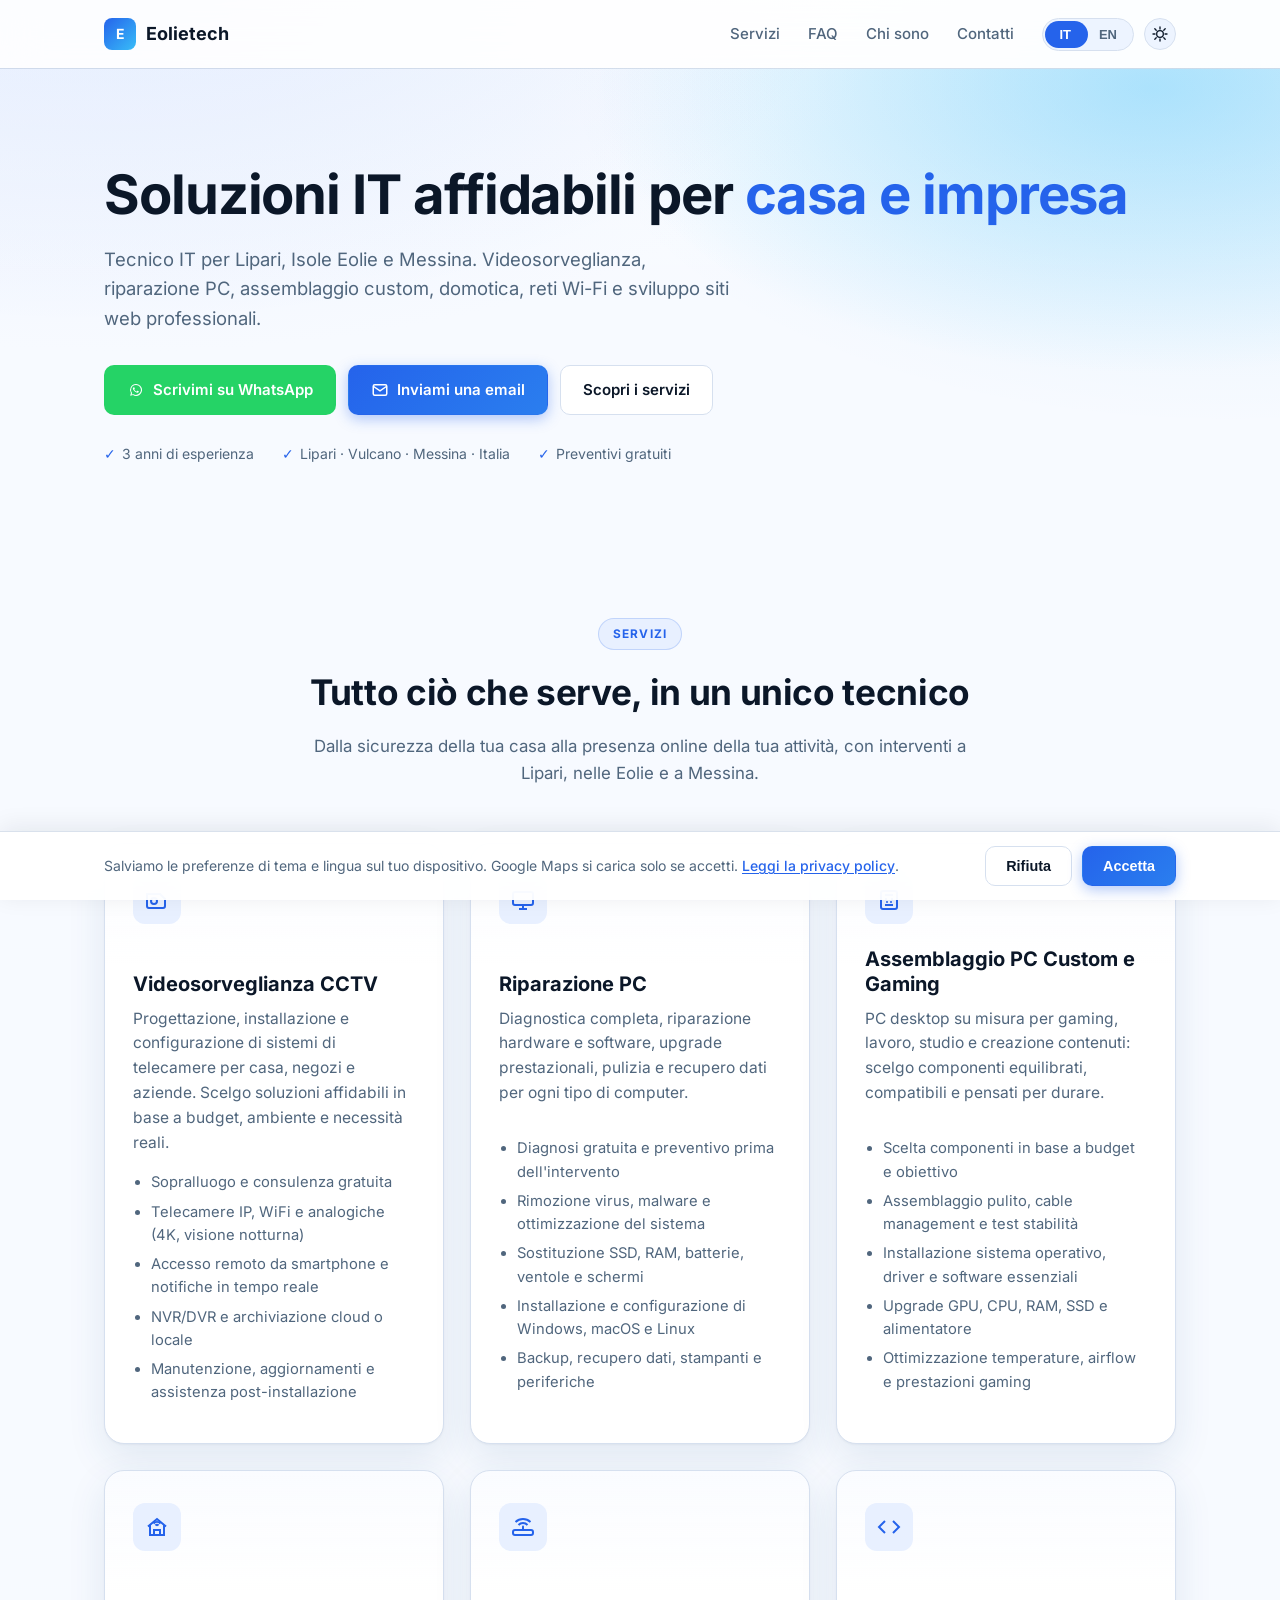
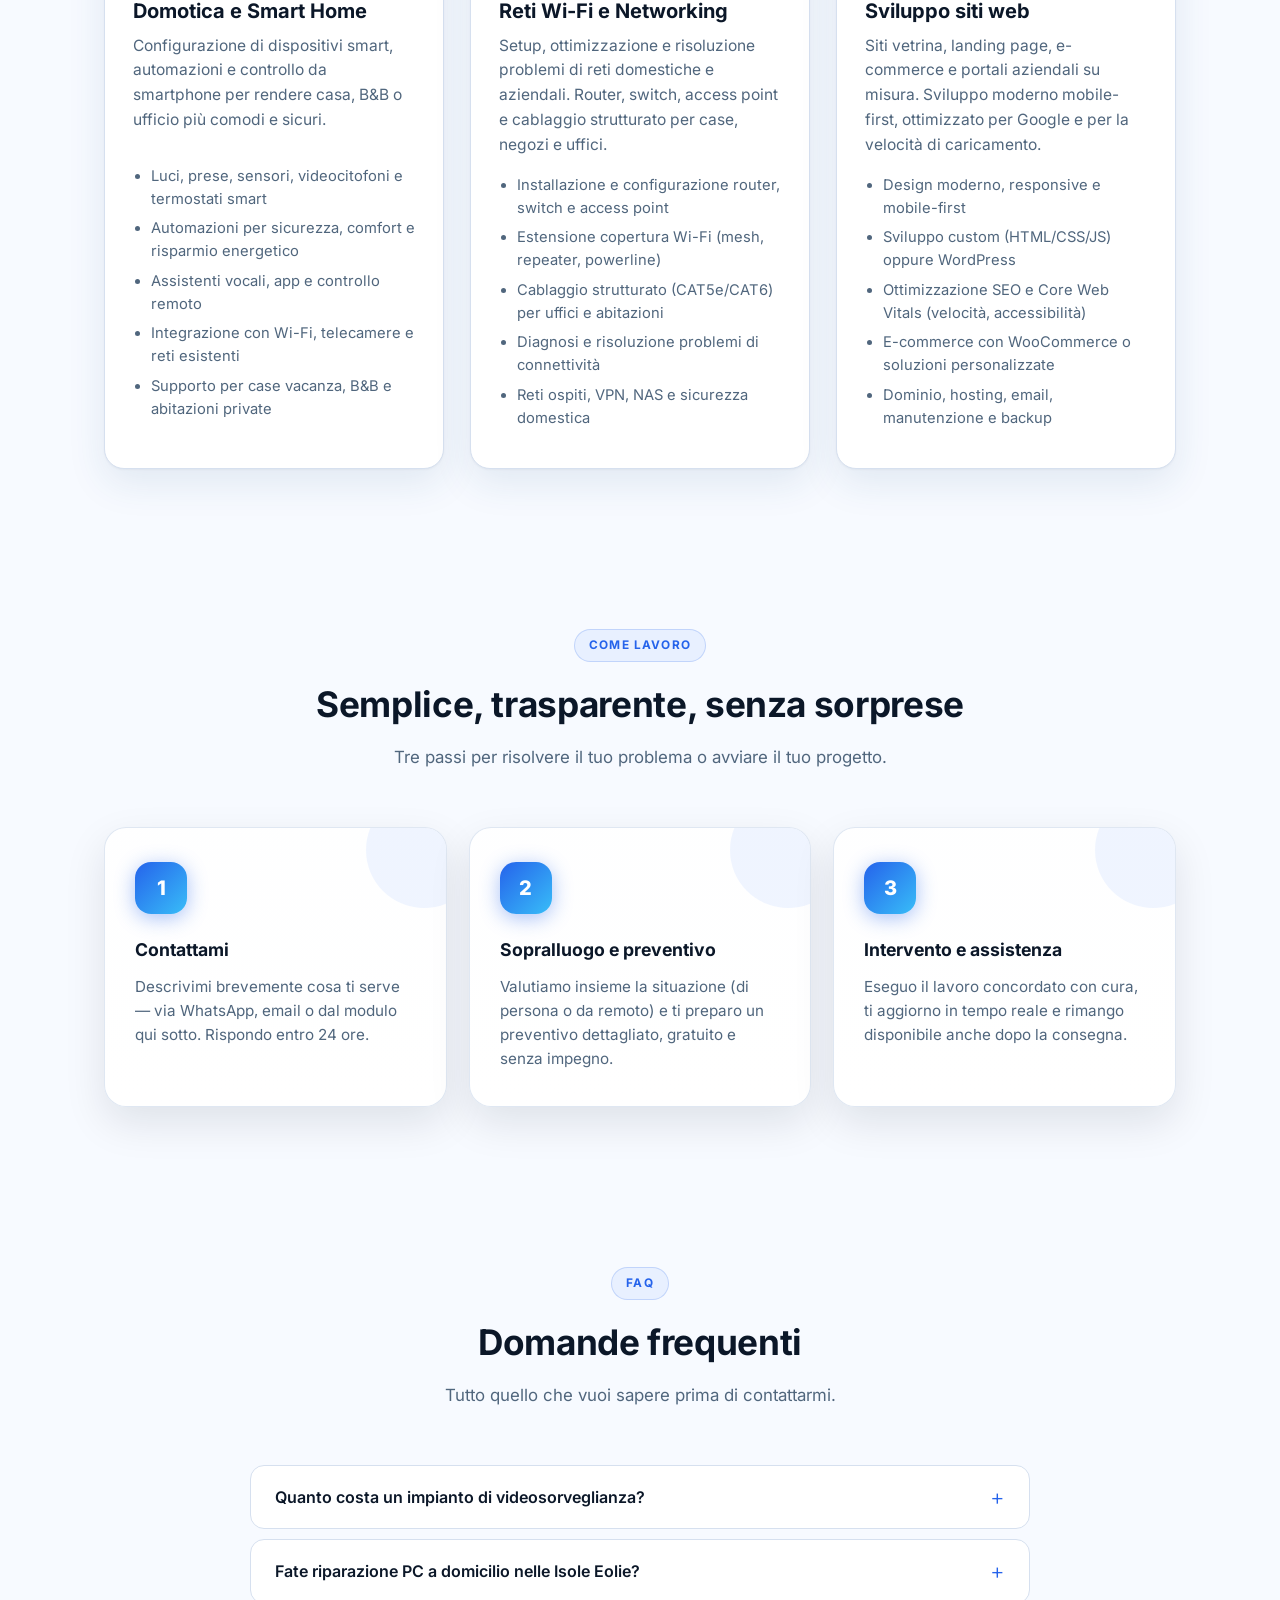
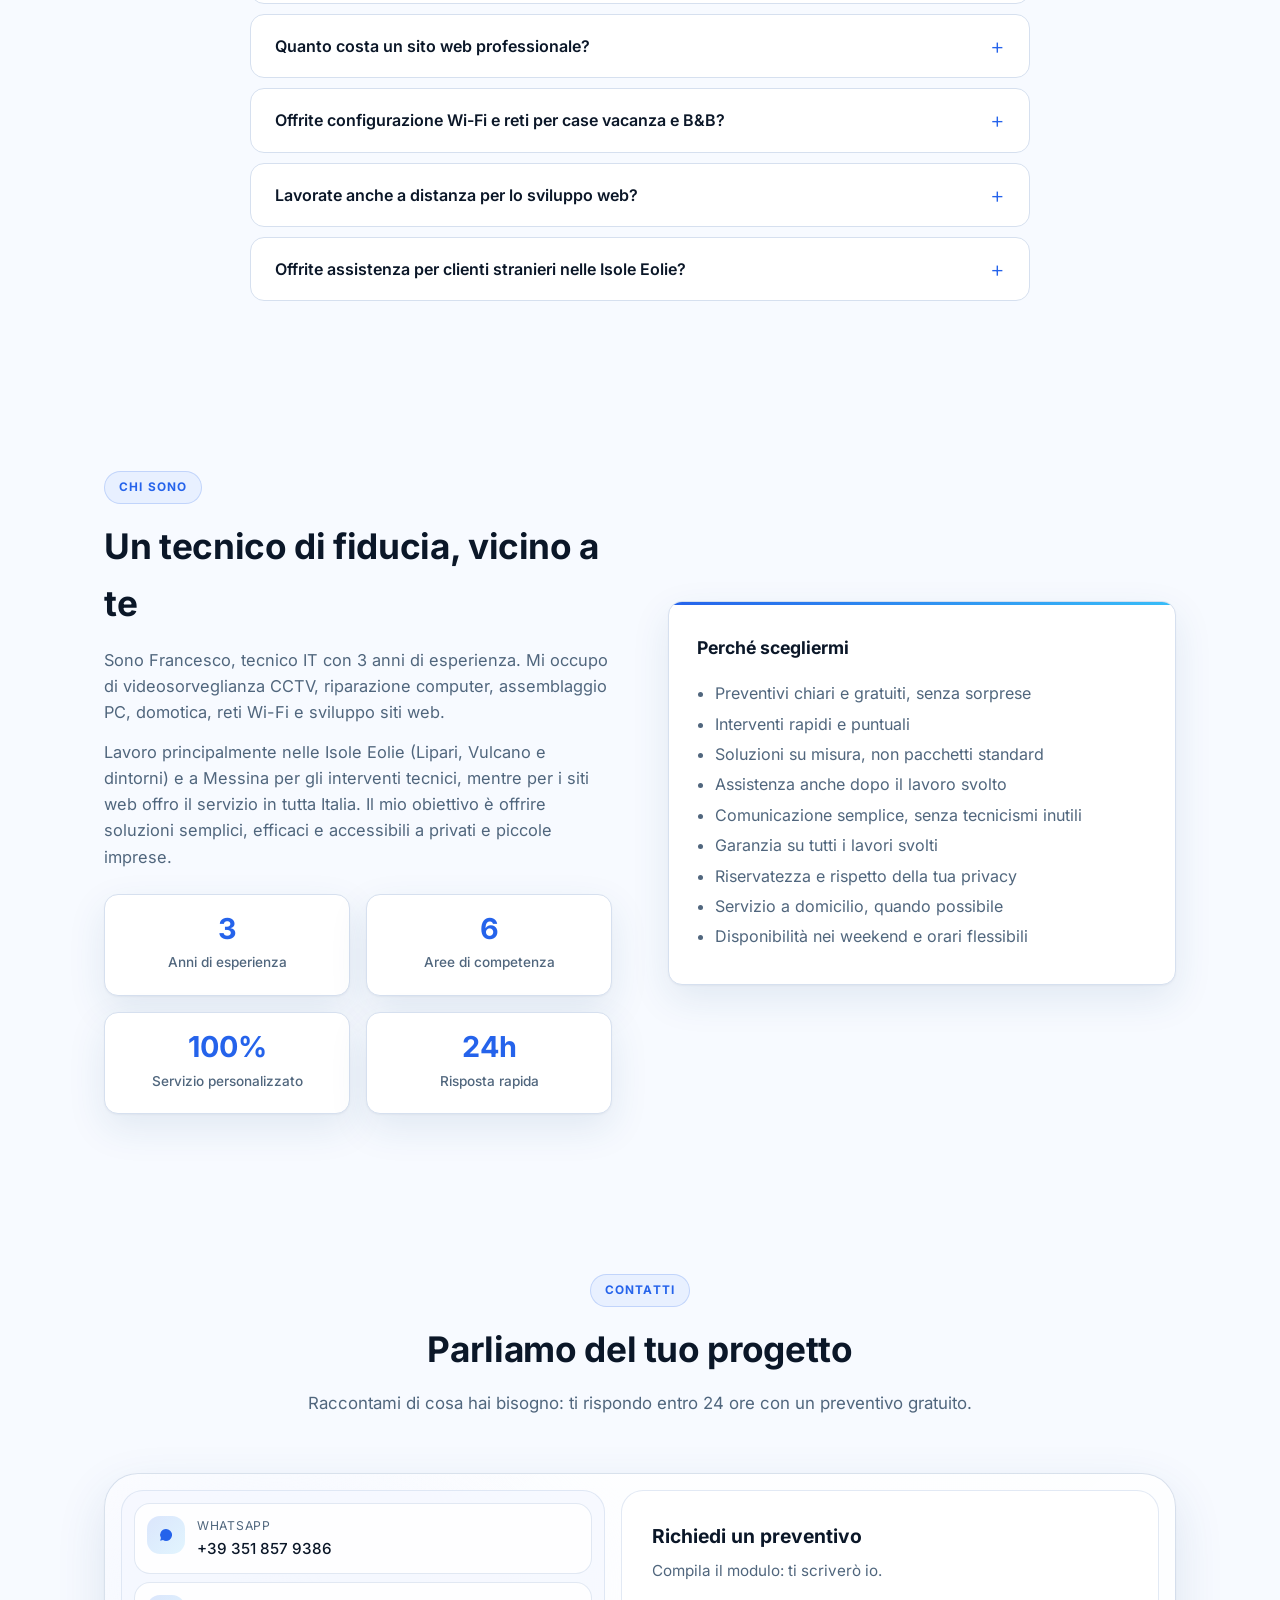
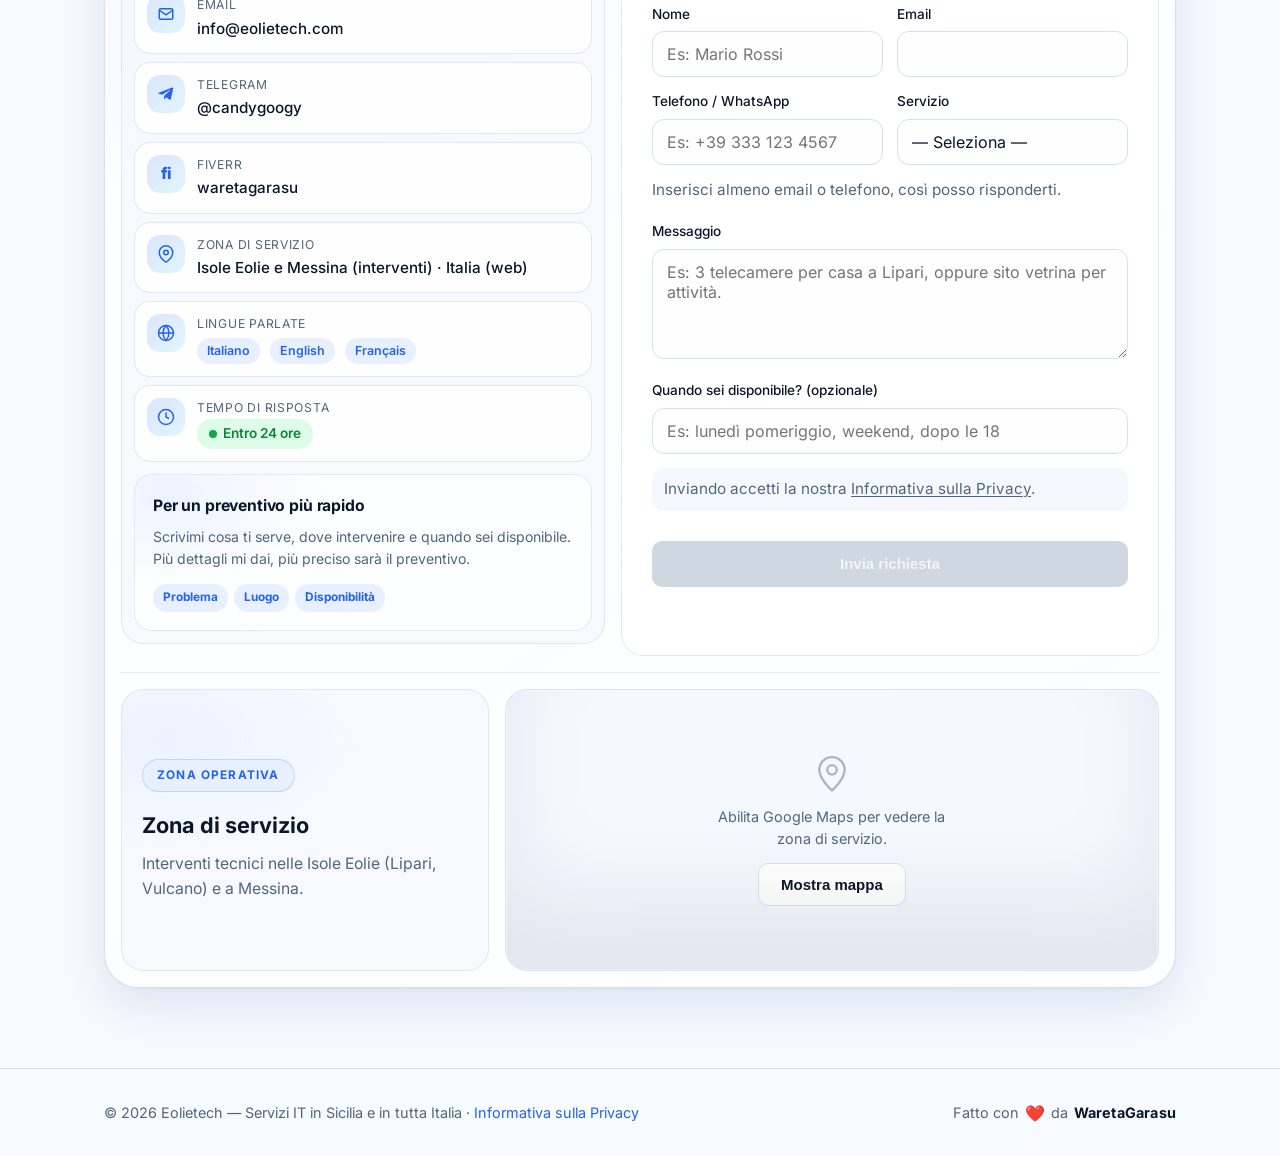
==== commit bc5f8467: "cookie consent with accept/decline, map gating, privacy page improvements, and polish fixes" ====
--- a/source/index.html
+++ b/source/index.html
@@ -438,8 +438,8 @@
                     </div>
                     <div class="nav-controls">
                         <div class="lang-toggle" role="group" aria-label="Language">
-                            <button data-lang="it" class="active">IT</button>
-                            <button data-lang="en">EN</button>
+                            <button data-lang="it" class="active" aria-label="Italiano">IT</button>
+                            <button data-lang="en" aria-label="English">EN</button>
                         </div>
                         <button
                             id="themeToggle"
@@ -483,7 +483,11 @@
                     aria-expanded="false"
                     aria-controls="navLinks"
                 >
-                    ☰
+                    <span class="menu-icon" aria-hidden="true">
+                        <span class="bar bar-1"></span>
+                        <span class="bar bar-2"></span>
+                        <span class="bar bar-3"></span>
+                    </span>
                 </button>
             </div>
         </header>
@@ -1113,14 +1117,26 @@
                             </p>
                         </div>
                         <div class="service-area-map">
+                            <div class="map-placeholder" id="mapPlaceholder">
+                                <div class="map-placeholder-inner">
+                                    <svg viewBox="0 0 24 24" fill="none" stroke="currentColor" stroke-width="1.5" stroke-linecap="round" stroke-linejoin="round" aria-hidden="true">
+                                        <path d="M20 10c0 6-8 13-8 13s-8-7-8-13a8 8 0 0 1 16 0Z"></path>
+                                        <circle cx="12" cy="10" r="3"></circle>
+                                    </svg>
+                                    <p class="map-placeholder-text" data-i18n="cookie.mapPlaceholder">Abilita Google Maps per vedere la zona di servizio.</p>
+                                    <button class="btn btn-secondary map-load-btn" id="mapLoadBtn" type="button" data-i18n="cookie.mapLoad">Mostra mappa</button>
+                                </div>
+                            </div>
                             <iframe
-                                src="https://maps.google.com/maps?ll=38.44,14.96&z=11&t=m&output=embed"
+                                id="mapIframe"
+                                data-src="https://maps.google.com/maps?ll=38.44,14.96&z=11&t=m&output=embed"
                                 width="100%"
                                 height="280"
                                 style="border: 0"
                                 loading="lazy"
                                 referrerpolicy="no-referrer-when-downgrade"
-                                title="Lipari and Vulcano service area map"
+                                title="Mappa della zona di servizio — Lipari e Vulcano"
+                                data-i18n-attr="title:contact.map.iframeTitle"
                                 allowfullscreen
                             ></iframe>
                         </div>
@@ -1160,6 +1176,17 @@
                 <polyline points="6 14 12 8 18 14" />
             </svg>
         </button>
+        <div id="cookieBanner" class="cookie-banner" role="region" aria-label="Avviso sui cookie" data-i18n-aria="cookie.aria">
+            <div class="container cookie-banner-inner">
+                <p class="cookie-banner-text" data-i18n-html="cookie.msg">
+                    Salviamo le preferenze di tema e lingua sul tuo dispositivo. Google Maps si carica solo se accetti. <a href="/privacy">Leggi la privacy policy</a>.
+                </p>
+                <div class="cookie-banner-actions">
+                    <button id="cookieDecline" class="btn btn-secondary cookie-decline-btn" type="button" data-i18n="cookie.decline">Rifiuta</button>
+                    <button id="cookieAccept" class="btn btn-primary cookie-accept-btn" type="button" data-i18n="cookie.accept">Accetta</button>
+                </div>
+            </div>
+        </div>
         <script src="/source/script.min.js"></script>
     </body>
 </html>
--- a/source/style.min.css
+++ b/source/style.min.css
@@ -1 +1 @@
-@font-face{font-family:'Inter';font-style:normal;font-weight:100 900;font-display:swap;src:url('fonts/inter-latin.woff2') format('woff2-variations'),url('fonts/inter-latin.woff2') format('woff2');unicode-range:U+0000-00FF,U+0131,U+0152-0153,U+02BB-02BC,U+02C6,U+02DA,U+02DC,U+0304,U+0308,U+0329,U+2000-206F,U+2074,U+20AC,U+2122,U+2191,U+2193,U+2212,U+2215,U+FEFF,U+FFFD}:root{--bg:#f7faff;--bg-soft:#edf4ff;--surface:#fff;--surface-soft:#f5f8ff;--text:#0b1728;--text-muted:#50667d;--border:#d6e0ef;--accent:#2563eb;--accent-hover:#1d4ed8;--accent-soft:#e8f0ff;--success:#16a34a;--shadow:0 1px 2px rgba(11,23,40,0.04),0 18px 50px rgba(32,74,128,0.12);--shadow-card:0 1px 2px rgba(11,23,40,0.04),0 14px 38px rgba(32,74,128,0.10);--hero-glow-secondary:rgba(125,211,252,0.55);--page-glow-a:rgba(37,99,235,0.11);--page-glow-b:rgba(14,165,233,0.10);--page-glow-c:rgba(255,255,255,0.74);--shell:rgba(255,255,255,0.72);--shell-border:rgba(173,190,213,0.46);--radius:14px;--max-width:1120px}[data-theme="dark"]{--bg:#06101f;--bg-soft:#09172b;--surface:#10213a;--surface-soft:#0b1a31;--text:#e8f1ff;--text-muted:#98abc3;--border:#203854;--accent:#6aa7ff;--accent-hover:#93c5fd;--accent-soft:rgba(106,167,255,0.16);--shadow:0 1px 0 rgba(255,255,255,0.03),0 28px 70px rgba(0,0,0,0.38);--shadow-card:0 0 0 1px rgba(255,255,255,0.035),0 18px 52px rgba(0,0,0,0.32);--hero-glow-secondary:rgba(56,189,248,0.11);--page-glow-a:rgba(37,99,235,0.18);--page-glow-b:rgba(14,165,233,0.12);--page-glow-c:rgba(15,23,42,0.62);--shell:rgba(12,27,50,0.78);--shell-border:rgba(117,154,204,0.18)}*{box-sizing:border-box}html{scroll-behavior:smooth;-webkit-text-size-adjust:100%;text-size-adjust:100%}body{margin:0;font-family:'Inter',-apple-system,BlinkMacSystemFont,'Segoe UI',Roboto,sans-serif;color:var(--text);background:radial-gradient(1200px 620px at 8% -8%,var(--page-glow-a),transparent 64%),radial-gradient(980px 520px at 96% 8%,var(--page-glow-b),transparent 68%),linear-gradient(180deg,var(--page-glow-c) 0,transparent 34%),var(--bg);background-attachment:fixed;line-height:1.6;min-height:100vh;display:flex;flex-direction:column;-webkit-font-smoothing:antialiased;text-rendering:optimizeLegibility;overflow-x:hidden}body.menu-open{overflow:hidden}a,button,.btn,input,select,textarea,.lang-toggle button,.menu-toggle,.service-card{-webkit-tap-highlight-color:transparent;touch-action:manipulation}a{color:var(--accent);text-decoration:none}a:hover{color:var(--accent-hover)}a:focus-visible,.btn:focus-visible{outline:2px solid var(--accent);outline-offset:3px;border-radius:8px}.container{max-width:var(--max-width);margin:0 auto;padding:0 24px;padding-left:max(24px,env(safe-area-inset-left));padding-right:max(24px,env(safe-area-inset-right))}header{position:sticky;top:0;z-index:50;border-bottom:1px solid var(--shell-border);background:transparent}header::before{content:"";position:absolute;inset:0;z-index:0;background:color-mix(in srgb,var(--surface) 86%,transparent);backdrop-filter:blur(18px);-webkit-backdrop-filter:blur(18px);pointer-events:none}.nav{position:relative;z-index:1;display:flex;align-items:center;justify-content:space-between;height:68px;--nav-bar-height:68px}.brand{display:flex;align-items:center;gap:10px;font-weight:700;font-size:18px;color:var(--text)}.brand-mark{width:32px;height:32px;border-radius:8px;background:linear-gradient(135deg,var(--accent),#38bdf8);display:grid;place-items:center;color:#fff;font-weight:700;font-size:14px}.nav-links{display:flex;gap:28px;align-items:center}.nav-controls{display:inline-flex;align-items:center;gap:10px}.nav-links a{color:var(--text-muted);font-size:15px;font-weight:500}.nav-links a:hover{color:var(--text)}@media(min-width:821px){.nav-drawer-panel,.nav-drawer-list{display:contents}.nav-drawer-eyebrow,.nav-drawer-title{display:none}.nav-drawer-link-icon{display:none}}.lang-toggle{position:relative;display:inline-flex;border:1px solid var(--border);border-radius:999px;overflow:clip;background:var(--bg-soft);padding:2px}.lang-toggle::before{content:"";position:absolute;top:2px;left:2px;width:calc(50% - 2px);height:calc(100% - 4px);border-radius:999px;background:var(--accent);transform:translateX(0);transition:transform .24s ease;will-change:transform}.lang-toggle button{position:relative;z-index:1;border:0;background:transparent;padding:6px 14px;font-size:13px;font-weight:600;color:var(--text-muted);cursor:pointer;transition:color .18s ease,transform .18s ease}.lang-toggle button.active{color:#fff;animation:langTogglePop .2s ease}.lang-toggle[data-active-lang="en"]::before{transform:translateX(100%)}.lang-toggle button:not(.active):hover{color:var(--text);transform:translateY(-1px)}.lang-toggle button:focus-visible{outline:2px solid var(--accent);outline-offset:2px;border-radius:999px}@keyframes langTogglePop{0%{transform:scale(1)}50%{transform:scale(1.05)}100%{transform:scale(1)}}.theme-toggle{position:relative;width:32px;height:32px;border-radius:999px;border:1px solid var(--border);background:var(--bg-soft);color:var(--text);display:inline-grid;place-items:center;cursor:pointer;transition:border-color .18s ease,background-color .18s ease,transform .18s ease}.theme-toggle:hover{transform:translateY(-1px);border-color:var(--accent)}.theme-toggle:focus-visible{outline:2px solid var(--accent);outline-offset:2px}.theme-icon{position:absolute;width:16px;height:16px;fill:none;stroke:currentColor;stroke-width:2;stroke-linecap:round;stroke-linejoin:round;transition:transform .24s ease,opacity .24s ease}.theme-icon.moon{opacity:0;transform:rotate(35deg) scale(0.75)}[data-theme="dark"] .theme-icon.sun{opacity:0;transform:rotate(-35deg) scale(0.75)}[data-theme="dark"] .theme-icon.moon{opacity:1;transform:rotate(0) scale(1)}.menu-toggle{display:none;background:0;border:0;font-size:24px;cursor:pointer;color:var(--text)}.menu-toggle:focus-visible{outline:2px solid var(--accent);outline-offset:2px;border-radius:10px}.scroll-top{position:fixed;right:20px;bottom:max(20px,env(safe-area-inset-bottom)+10px);width:44px;height:44px;border-radius:50%;border:0;background:linear-gradient(135deg,var(--accent),#38bdf8);color:#fff;display:grid;place-items:center;cursor:pointer;box-shadow:0 8px 20px rgba(37,99,235,0.35);opacity:0;transform:translateY(12px);pointer-events:none;transition:opacity .2s ease,transform .2s ease,background .2s ease;z-index:45}.scroll-top.visible{opacity:1;transform:translateY(0);pointer-events:auto}body.menu-open .scroll-top{opacity:0;transform:translateY(12px);pointer-events:none}.scroll-top:hover{background:linear-gradient(135deg,var(--accent-hover),#0ea5e9)}.scroll-top:focus-visible{outline:2px solid var(--accent);outline-offset:3px}.scroll-top svg{width:20px;height:20px;stroke:#fff;stroke-width:2.5;fill:none;stroke-linecap:round;stroke-linejoin:round}.hero{padding:96px 0 72px;background:radial-gradient(1200px 560px at 10% -16%,color-mix(in srgb,var(--accent-soft) 78%,transparent),transparent 64%),radial-gradient(820px 420px at 90% 4%,var(--hero-glow-secondary),transparent 68%)}.hero h1{font-size:clamp(2rem,4.5vw,3.4rem);line-height:1.1;margin:0 0 20px;letter-spacing:-.02em}.hero h1 .accent{color:var(--accent)}.hero p.lead{font-size:1.15rem;color:var(--text-muted);max-width:640px;margin:0 0 32px}.hero-actions{display:flex;gap:12px;flex-wrap:wrap}.btn{display:inline-flex;align-items:center;gap:8px;padding:12px 22px;border-radius:10px;font-weight:600;font-size:15px;cursor:pointer;transition:all .15s ease;border:1px solid transparent}.btn-primary{background:linear-gradient(135deg,var(--accent),color-mix(in srgb,var(--accent) 70%,#38bdf8));color:#fff;box-shadow:0 4px 14px color-mix(in srgb,var(--accent) 35%,transparent)}.btn-primary:hover{background:linear-gradient(135deg,var(--accent-hover),color-mix(in srgb,var(--accent-hover) 70%,#38bdf8));color:#fff;box-shadow:0 6px 20px color-mix(in srgb,var(--accent) 45%,transparent);transform:translateY(-1px)}.btn-secondary{background:var(--surface);color:var(--text);border-color:var(--border)}.btn-secondary:hover{border-color:var(--text-muted)}.btn-whatsapp{background:#25d366;color:#fff}.btn-whatsapp:hover{background:#1ebe57;color:#fff}.btn:active{transform:scale(0.97)}.btn:disabled,.btn[aria-disabled="true"]{cursor:not-allowed;opacity:.55;transform:none;box-shadow:none}.btn-primary:disabled,.btn-primary[aria-disabled="true"]{background:color-mix(in srgb,var(--text-muted) 34%,var(--border));color:color-mix(in srgb,var(--surface) 88%,var(--text-muted))}.lang-toggle button:active{opacity:.85}.hero-meta{margin-top:28px;display:flex;gap:28px;flex-wrap:wrap;color:var(--text-muted);font-size:14px}.hero-meta span{display:inline-flex;align-items:center;gap:6px}section{padding:80px 0;background:transparent}.section-head{text-align:center;max-width:680px;margin:0 auto 56px}.eyebrow{display:inline-block;font-size:.74rem;font-weight:700;text-transform:uppercase;letter-spacing:.10em;color:var(--accent);background:var(--accent-soft);padding:6px 14px;border-radius:999px;margin-bottom:14px;border:1px solid color-mix(in srgb,var(--accent) 20%,transparent)}.section-head h2{font-size:clamp(1.6rem,3vw,2.2rem);margin:0 0 12px;letter-spacing:-.01em}.section-head p{color:var(--text-muted);margin:0;font-size:1.05rem}#services{background:transparent}.services-grid{display:grid;grid-template-columns:repeat(3,minmax(0,1fr));gap:26px;align-items:stretch}.service-card{position:relative;display:flex;flex-direction:column;background:linear-gradient(180deg,color-mix(in srgb,var(--accent-soft) 22%,transparent),transparent 120px),var(--surface);border:1px solid var(--border);border-radius:20px;padding:32px 28px;min-height:430px;transition:all .2s ease;box-shadow:var(--shadow-card);overflow:hidden}.service-card:hover{transform:translateY(-4px);box-shadow:var(--shadow);border-color:var(--accent)}.service-card::before{content:"";position:absolute;top:0;left:0;right:0;height:3px;background:linear-gradient(90deg,var(--accent),#38bdf8);border-radius:20px 20px 0 0;opacity:0;transition:opacity .2s ease}.service-card:hover::before{opacity:1}.service-icon{width:48px;height:48px;border-radius:12px;background:var(--accent-soft);color:var(--accent);display:grid;place-items:center;margin-bottom:20px;transition:background .2s ease,color .2s ease}.service-icon svg{width:24px;height:24px}.service-card:hover .service-icon{background:var(--accent);color:#fff}.service-card h3{font-size:1.25rem;margin:0 0 10px;min-height:2.65em;line-height:1.25;display:flex;align-items:flex-end}.service-card p{color:var(--text-muted);margin:0 0 16px;font-size:.97rem;min-height:7.4em}.service-card ul{margin:0;padding-left:18px;color:var(--text-muted);font-size:.92rem;line-height:1.58}.service-card ul li{margin-bottom:6px}.about{background:transparent}.about-grid{display:grid;grid-template-columns:1fr 1fr;gap:56px;align-items:center}.about-text h2{font-size:clamp(1.6rem,3vw,2.2rem);margin:0 0 16px;letter-spacing:-.01em}.about-text p{color:var(--text-muted);margin:0 0 14px;font-size:1.02rem}.stats{display:grid;grid-template-columns:repeat(2,1fr);gap:16px;margin-top:24px}.stat-card{background:var(--surface);border:1px solid var(--border);border-radius:var(--radius);padding:20px;text-align:center;box-shadow:var(--shadow-card)}.stat-card .num{font-size:1.8rem;font-weight:700;color:var(--accent);display:block;line-height:1;margin-bottom:6px}.stat-card .label{font-size:.85rem;color:var(--text-muted);font-weight:500}.about-why-card{background:var(--surface);border:1px solid var(--border);border-radius:var(--radius);padding:32px 28px;transition:all .2s ease;box-shadow:var(--shadow-card)}.about-why-card ul{padding-left:18px;color:var(--text-muted);line-height:1.9;margin:0}#contact{position:relative;background:transparent;overflow:hidden}.contact-hub{position:relative;padding:16px;border:1px solid var(--shell-border);border-radius:34px;background:radial-gradient(520px 320px at 16% 10%,color-mix(in srgb,var(--accent-soft) 62%,transparent),transparent 72%),linear-gradient(145deg,color-mix(in srgb,var(--shell) 94%,var(--surface)),color-mix(in srgb,var(--surface) 72%,transparent));box-shadow:var(--shadow);overflow:hidden}.contact-hub::before{content:"";position:absolute;inset:0;border-radius:inherit;background:linear-gradient(180deg,rgba(255,255,255,0.26),transparent 38%);pointer-events:none}.contact-wrapper{position:relative;z-index:1;display:grid;grid-template-columns:minmax(0,.9fr) minmax(360px,1fr);align-items:start;gap:16px}.contact-info{position:relative;z-index:1;align-self:start;padding:12px;border-radius:22px;border:1px solid color-mix(in srgb,var(--border) 70%,transparent);background:color-mix(in srgb,var(--surface-soft) 76%,transparent)}.contact-info ul{list-style:none;padding:0;margin:0;display:grid;gap:8px}.contact-info li{display:flex;gap:12px;align-items:flex-start;padding:12px;border:1px solid color-mix(in srgb,var(--border) 72%,transparent);border-radius:16px;background:color-mix(in srgb,var(--surface) 84%,transparent)}.contact-info .icon{width:38px;height:38px;border-radius:13px;background:linear-gradient(135deg,color-mix(in srgb,var(--accent) 16%,transparent),color-mix(in srgb,#38bdf8 14%,transparent));color:var(--accent);display:grid;place-items:center;flex-shrink:0}.contact-info .icon svg{width:18px;height:18px}.contact-info .fiverr-icon{font-weight:800;font-size:1rem;letter-spacing:-.08em;text-transform:lowercase}.contact-info .label{font-size:.76rem;color:var(--text-muted);text-transform:uppercase;letter-spacing:.06em;margin-bottom:2px}.contact-info .value{font-size:.95rem;color:var(--text);font-weight:500}.contact-info .value a{color:var(--text)}.contact-info .value a:hover{color:var(--accent)}.contact-info .value a:focus-visible,.form-gdpr a:focus-visible{color:var(--accent);outline:2px solid var(--accent);outline-offset:3px;border-radius:6px}.contact-note{margin-top:12px;padding:18px;border:1px solid color-mix(in srgb,var(--border) 68%,transparent);border-radius:18px;background:radial-gradient(220px 130px at 8% 12%,color-mix(in srgb,var(--accent-soft) 82%,transparent),transparent 72%),color-mix(in srgb,var(--surface) 76%,transparent)}.contact-note h4{margin:0 0 8px;font-size:.98rem;letter-spacing:-.01em}.contact-note p{margin:0;color:var(--text-muted);font-size:.88rem;line-height:1.55}.contact-note-tags{display:flex;flex-wrap:wrap;gap:6px;margin-top:14px}.contact-note-tags span{display:inline-flex;align-items:center;min-height:28px;padding:4px 10px;border-radius:999px;background:var(--accent-soft);color:var(--accent);font-size:.74rem;font-weight:700}.lang-pill{display:inline-block;background:var(--accent-soft);color:var(--accent);font-size:.78rem;font-weight:600;padding:3px 10px;border-radius:999px;margin-right:6px;margin-top:2px}.response-badge{display:inline-flex;align-items:center;gap:6px;background:#dcfce7;color:#15803d;font-size:.85rem;font-weight:600;padding:4px 12px;border-radius:999px}.response-badge::before{content:"";width:8px;height:8px;border-radius:50%;background:#16a34a;display:inline-block;box-shadow:0 0 0 0 rgba(22,163,74,0.6);animation:pulse 2s infinite}@keyframes pulse{0%{box-shadow:0 0 0 0 rgba(22,163,74,0.6)}70%{box-shadow:0 0 0 8px rgba(22,163,74,0)}100%{box-shadow:0 0 0 0 rgba(22,163,74,0)}}.contact-form{position:relative;z-index:1;background:color-mix(in srgb,var(--surface) 92%,transparent);border:1px solid color-mix(in srgb,var(--border) 70%,transparent);border-radius:22px;padding:30px;box-shadow:none}.contact-form h3{margin:0 0 8px;font-size:1.2rem}.contact-form p{color:var(--text-muted);margin:0 0 20px;font-size:.95rem}.form-row{margin-bottom:14px}.form-grid{display:grid;grid-template-columns:repeat(2,minmax(0,1fr));gap:14px}.form-row label{display:block;font-size:.85rem;font-weight:500;color:var(--text);margin-bottom:6px}.form-row input,.form-row textarea,.form-row select{width:100%;padding:12px 14px;border:1px solid var(--border);border-radius:12px;font-family:inherit;font-size:16px;background:color-mix(in srgb,var(--surface) 92%,var(--bg-soft));color:var(--text);transition:border-color .15s ease;-webkit-appearance:none;appearance:none;min-height:44px}.form-row input:focus,.form-row textarea:focus,.form-row select:focus{outline:0;border-color:var(--accent);box-shadow:0 0 0 3px var(--accent-soft)}.form-row input[aria-invalid="true"],.form-row textarea[aria-invalid="true"],.form-row select[aria-invalid="true"]{border-color:#dc2626;box-shadow:0 0 0 3px color-mix(in srgb,#dc2626 16%,transparent)}.form-row textarea{min-height:110px;resize:vertical}.form-hint{margin:-4px 2px 14px;color:var(--text-muted);font-size:.82rem;line-height:1.45}.form-submit{width:100%;justify-content:center;min-height:46px}.form-feedback{margin:10px 2px 0;min-height:1.2em;font-size:.9rem;color:var(--text-muted)}.service-area-panel{position:relative;z-index:1;display:grid;grid-template-columns:minmax(260px,.72fr) minmax(0,1.28fr);gap:16px;margin-top:16px;padding-top:16px;border-top:1px solid color-mix(in srgb,var(--border) 62%,transparent)}.service-area-copy{display:flex;flex-direction:column;justify-content:center;padding:20px;border-radius:22px;border:1px solid color-mix(in srgb,var(--border) 70%,transparent);background:radial-gradient(280px 160px at 12% 18%,color-mix(in srgb,var(--accent-soft) 76%,transparent),transparent 70%),color-mix(in srgb,var(--surface-soft) 76%,transparent)}.service-area-copy .eyebrow{width:fit-content;margin-bottom:16px}.service-area-copy h3{margin:0 0 8px;font-size:1.35rem}.service-area-copy p{margin:0;color:var(--text-muted);font-size:.98rem}.service-area-map{position:relative;min-height:280px;border-radius:22px;overflow:hidden;border:1px solid color-mix(in srgb,var(--border) 80%,transparent);background:var(--surface-soft)}.service-area-map::after{content:"";position:absolute;inset:0;pointer-events:none;box-shadow:inset 0 0 0 1px rgba(255,255,255,0.36),inset 0 -70px 90px rgba(11,23,40,0.08)}.service-area-map iframe{display:block;width:100%;height:100%;min-height:280px;filter:saturate(.92) contrast(1.04)}.notfound{padding:96px 0 96px;text-align:center;background:radial-gradient(1200px 500px at 50% -10%,var(--accent-soft),transparent 60%)}.notfound .code{font-size:clamp(5rem,18vw,10rem);font-weight:800;line-height:1;letter-spacing:-.04em;background:linear-gradient(135deg,var(--accent),#38bdf8);-webkit-background-clip:text;background-clip:text;-webkit-text-fill-color:transparent;margin:0 0 8px}.notfound h1{font-size:clamp(1.6rem,3.5vw,2.4rem);margin:0 0 14px;letter-spacing:-.01em}.notfound p.lead{color:var(--text-muted);font-size:1.1rem;max-width:560px;margin:0 auto 32px}.notfound .hero-actions{justify-content:center}footer{margin-top:auto;border-top:1px solid var(--shell-border);padding:32px 0;background:transparent}.footer-content{display:flex;justify-content:space-between;align-items:center;flex-wrap:wrap;gap:16px;color:var(--text-muted);font-size:.9rem}.footer-signature{display:inline-flex;align-items:center;gap:6px}.footer-signature .heart{color:#e11d48;font-size:1rem;line-height:1}.signature{font-weight:700;color:var(--text);letter-spacing:.2px;line-height:1}.signature a{color:inherit;text-decoration:none;transition:color .15s ease}.signature a:hover,.signature a:focus-visible{color:var(--accent)}.signature a:focus-visible{outline:2px solid var(--accent);outline-offset:2px;border-radius:2px}@media(max-width:1000px){.services-grid{grid-template-columns:repeat(2,minmax(0,1fr))}}@media(max-width:820px){.nav-links{display:flex;flex-direction:column;justify-content:space-between;position:fixed;top:calc(var(--nav-bar-height) + 1px);left:0;right:0;bottom:0;padding:max(16px,env(safe-area-inset-top,0)) max(24px,env(safe-area-inset-right,0)) max(28px,env(safe-area-inset-bottom,0)+16px) max(24px,env(safe-area-inset-left,0));gap:0;background:radial-gradient(120% 75% at 50% -18%,color-mix(in srgb,var(--accent) 24%,transparent),transparent 55%),radial-gradient(85% 50% at 100% 40%,color-mix(in srgb,#38bdf8 12%,transparent),transparent 58%),color-mix(in srgb,var(--surface) 80%,transparent);backdrop-filter:blur(26px) saturate(1.2);-webkit-backdrop-filter:blur(26px) saturate(1.2);box-shadow:inset 0 1px 0 color-mix(in srgb,#fff 10%,transparent);overflow-y:auto;overscroll-behavior:contain;z-index:200;opacity:0;transform:translateY(-8px);visibility:hidden;pointer-events:none;transition:opacity .24s ease,transform .24s ease,visibility 0s linear .24s}.nav-links.open{opacity:1;transform:translateY(0);visibility:visible;pointer-events:auto;transition:opacity .24s ease,transform .24s ease,visibility 0s linear 0s}.nav-drawer-panel{flex:1;display:flex;flex-direction:column;justify-content:center;align-items:stretch;min-height:0;padding-block:8px 4px}.nav-drawer-eyebrow{margin:0 0 8px;font-size:11px;font-weight:600;letter-spacing:.2em;text-transform:uppercase;color:var(--accent);text-align:center}.nav-drawer-title{margin:0 0 24px;font-size:clamp(1.32rem,4.2vw,1.72rem);font-weight:700;letter-spacing:-.038em;line-height:1.16;color:var(--text);text-align:center}.nav-drawer-list{display:flex;flex-direction:column;gap:10px;width:100%;max-width:440px;margin-inline:auto}.nav-links .nav-drawer-link{display:flex;align-items:center;gap:14px;width:100%;padding:17px 18px 17px 16px;font-size:1.06rem;font-weight:600;color:var(--text);letter-spacing:-.02em;text-decoration:none;border-radius:14px;border:1px solid color-mix(in srgb,var(--border) 82%,transparent);background:color-mix(in srgb,var(--surface-soft) 75%,transparent);box-shadow:0 1px 0 color-mix(in srgb,#fff 12%,transparent),0 14px 36px rgba(15,23,42,0.1);opacity:0;transform:translateY(10px);transition:opacity .28s cubic-bezier(0.22,1,0.36,1),transform .28s cubic-bezier(0.22,1,0.36,1),border-color .18s ease,background-color .18s ease,color .18s ease,box-shadow .2s ease}.nav-drawer-link-icon{flex-shrink:0;width:46px;height:46px;display:grid;place-items:center;border-radius:13px;background:linear-gradient(145deg,color-mix(in srgb,var(--accent) 26%,var(--surface-soft)),color-mix(in srgb,var(--accent) 10%,var(--surface-soft)));color:var(--accent);box-shadow:inset 0 1px 0 color-mix(in srgb,#fff 16%,transparent)}.nav-drawer-link-icon svg{width:22px;height:22px}.nav-drawer-link-label{flex:1;min-width:0;text-align:left}.nav-links .nav-drawer-link::after{content:"";flex-shrink:0;width:7px;height:7px;margin-left:2px;border-right:2px solid currentColor;border-bottom:2px solid currentColor;transform:rotate(-45deg);opacity:.26;transition:opacity .18s ease,transform .18s ease}.nav-links .nav-drawer-link:hover,.nav-links .nav-drawer-link:active{color:var(--accent-hover);border-color:color-mix(in srgb,var(--accent) 45%,var(--border));background:color-mix(in srgb,var(--accent-soft) 42%,var(--surface-soft));box-shadow:0 1px 0 color-mix(in srgb,#fff 8%,transparent),0 16px 40px color-mix(in srgb,var(--accent) 16%,transparent)}.nav-links .nav-drawer-link:hover::after,.nav-links .nav-drawer-link:active::after{opacity:.5;transform:rotate(-45deg) translate(2px,-2px)}.nav-links .nav-drawer-link:focus-visible{outline:2px solid var(--accent);outline-offset:3px}[data-theme="dark"] .nav-links .nav-drawer-link{box-shadow:0 1px 0 rgba(255,255,255,0.04),0 16px 44px rgba(0,0,0,0.35)}[data-theme="dark"] .nav-links .nav-drawer-link:hover,[data-theme="dark"] .nav-links .nav-drawer-link:active{box-shadow:0 1px 0 rgba(255,255,255,0.05),0 18px 48px color-mix(in srgb,var(--accent) 12%,rgba(0,0,0,0.5))}.nav-links .nav-controls{flex-shrink:0;margin-top:auto;padding:18px 4px 0;border-top:1px solid color-mix(in srgb,var(--border) 58%,transparent);width:100%;display:grid;grid-template-columns:1fr auto;align-items:center;gap:12px;opacity:0;transform:translateY(12px);transition:opacity .28s ease,transform .28s ease}.nav-links .lang-toggle{align-self:stretch;margin-top:0;border-radius:999px;height:52px}.nav-links .lang-toggle button{flex:1;padding:0;font-size:15px;min-height:52px}.nav-links .theme-toggle{justify-self:end;width:52px;height:52px}.nav-links .theme-icon{width:20px;height:20px}.nav-links.open .nav-drawer-list .nav-drawer-link,.nav-links.open .nav-controls{opacity:1;transform:translateY(0)}.nav-links.open .nav-drawer-list .nav-drawer-link:nth-child(1){transition-delay:.06s}.nav-links.open .nav-drawer-list .nav-drawer-link:nth-child(2){transition-delay:.11s}.nav-links.open .nav-drawer-list .nav-drawer-link:nth-child(3){transition-delay:.16s}.nav-links.open .nav-drawer-list .nav-drawer-link:nth-child(4){transition-delay:.21s}.nav-links.open .nav-controls{transition-delay:.26s}.menu-toggle{display:block;transition:transform .3s ease,border-color .15s ease,background-color .15s ease}.menu-toggle[aria-expanded="true"]{transform:rotate(90deg);border:1px solid var(--border);border-radius:10px;padding:2px 10px;font-size:22px;line-height:1}.about-grid,.contact-wrapper{grid-template-columns:1fr}.about-grid{gap:32px}.contact-wrapper{gap:14px}.service-area-panel{grid-template-columns:1fr}.service-area-copy{padding:18px}.hero{padding:64px 0 48px}section{padding:56px 0}.hero-actions{gap:10px}.hero-actions .btn{flex:1 1 220px;justify-content:center}}@media(max-width:480px){.container{padding:0 16px}.nav{height:60px;--nav-bar-height:60px}.nav-links{padding-top:max(18px,env(safe-area-inset-top,0));padding-right:max(16px,env(safe-area-inset-right,0));padding-bottom:max(28px,env(safe-area-inset-bottom,0)+16px);padding-left:max(16px,env(safe-area-inset-left,0))}.brand{font-size:16px}.brand-mark{width:28px;height:28px;font-size:12px}section{padding:48px 0}.section-head{margin-bottom:40px}.hero{padding:48px 0 40px}.hero h1{font-size:1.85rem;line-height:1.15}.hero p.lead{font-size:1rem}.hero-meta{gap:10px 18px;font-size:13px}.hero-actions{flex-direction:column;gap:10px}.hero-actions .btn{width:100%;flex:1 1 auto;padding:14px 18px;font-size:16px}.services-grid{grid-template-columns:1fr}.service-card{min-height:0;padding:24px 20px}.service-card h3{min-height:0;font-size:1.15rem}.service-card p{min-height:0}.stats{grid-template-columns:repeat(2,1fr);gap:10px}.stat-card{padding:16px 10px}.stat-card .num{font-size:1.5rem}.stat-card .label{font-size:.78rem}.about-why-card{padding:24px 20px}.contact-hub{border-radius:22px;padding:10px}.contact-info{padding:8px;border-radius:18px}.contact-form{padding:24px 20px;border-radius:18px}.contact-info li{padding:12px;gap:12px;border-radius:14px}.contact-info .icon{width:36px;height:36px}.form-grid{grid-template-columns:1fr;gap:0}.service-area-panel{margin-top:12px;padding-top:12px}.service-area-copy,.service-area-map{border-radius:18px}.service-area-map,.service-area-map iframe{min-height:220px}.footer-content{flex-direction:column;align-items:flex-start;gap:10px;font-size:.85rem}.signature{font-size:.9rem}.menu-toggle{min-width:44px;min-height:44px}.lang-toggle button{min-height:36px;padding:8px 14px}}[data-theme="dark"] #services{background:transparent}[data-theme="dark"] #contact{background:transparent}[data-theme="dark"] .form-row input,[data-theme="dark"] .form-row textarea,[data-theme="dark"] .form-row select{background:rgba(3,8,16,0.6);border-color:var(--border)}[data-theme="dark"] .form-row input:focus,[data-theme="dark"] .form-row textarea:focus,[data-theme="dark"] .form-row select:focus{background:var(--bg)}@media(prefers-reduced-motion:reduce){*,*::before,*::after{animation-duration:.01ms !important;animation-iteration-count:1 !important;transition-duration:.01ms !important;scroll-behavior:auto !important}}.process{background:transparent}.process-steps{display:grid;grid-template-columns:repeat(3,1fr);gap:22px;position:relative;align-items:stretch}.process-steps::before{display:none}.process-step{position:relative;overflow:hidden;background:linear-gradient(180deg,color-mix(in srgb,var(--surface) 96%,var(--accent-soft)),var(--surface));border:1px solid color-mix(in srgb,var(--border) 78%,transparent);border-radius:22px;padding:34px 30px;text-align:left;box-shadow:0 16px 42px rgba(11,23,40,0.10)}.process-step::after{content:"";position:absolute;right:-36px;top:-36px;width:116px;height:116px;border-radius:50%;background:color-mix(in srgb,var(--accent-soft) 64%,transparent);pointer-events:none}.step-number{position:relative;z-index:1;width:52px;height:52px;border-radius:16px;background:linear-gradient(135deg,var(--accent),#38bdf8);color:#fff;font-size:1.25rem;font-weight:800;display:grid;place-items:center;margin:0 0 22px;box-shadow:0 4px 20px color-mix(in srgb,var(--accent) 40%,transparent)}.process-step h3{font-size:1.1rem;margin:0 0 10px;position:relative;z-index:1}.process-step p{position:relative;z-index:1;color:var(--text-muted);font-size:.95rem;margin:0}.faq{background:transparent}.faq-list{max-width:780px;margin:0 auto}.faq-item{border:1px solid var(--border);border-radius:var(--radius);margin-bottom:10px;background:var(--surface);overflow:hidden}.faq-summary{width:100%;padding:20px 24px;font-weight:600;font-size:1rem;cursor:pointer;border:0;background:transparent;font-family:inherit;display:flex;justify-content:space-between;align-items:center;gap:12px;color:var(--text);text-align:left;-webkit-tap-highlight-color:transparent;touch-action:manipulation;transition:color .2s ease}.faq-summary:hover{color:var(--accent)}.faq-summary:focus-visible{outline:2px solid var(--accent);outline-offset:-2px;border-radius:var(--radius)}.faq-icon{font-size:1.4rem;font-weight:300;color:var(--accent);transition:transform .32s cubic-bezier(0.4,0,0.2,1);flex-shrink:0;line-height:1;display:inline-flex;align-items:center;justify-content:center}.faq-item.open .faq-icon{transform:rotate(45deg)}.faq-item.open>.faq-summary{color:var(--accent);border-bottom:1px solid var(--border)}.faq-body{max-height:0;overflow:hidden;transition:max-height .35s cubic-bezier(0.4,0,0.2,1)}.faq-body-inner{padding:18px 24px}.faq-body-inner p{color:var(--text-muted);margin:0;font-size:.97rem;line-height:1.65}.form-footer{display:grid;gap:10px;margin-top:8px}.form-gdpr{order:-1;margin:0;padding:10px 12px;border-radius:12px;background:color-mix(in srgb,var(--accent-soft) 42%,transparent);font-size:.8rem;color:var(--text-muted);line-height:1.5}.form-gdpr a{color:var(--text-muted);text-decoration:underline;text-underline-offset:2px}.form-gdpr a:hover{color:var(--accent)}@media(max-width:820px){.process-steps{grid-template-columns:1fr;gap:16px}.process-steps::before{display:none}}@media(max-width:480px){.process-step{padding:24px 20px}.step-number{width:48px;height:48px;font-size:1.2rem}.faq-summary{padding:16px 18px;font-size:.95rem}.faq-body-inner{padding:14px 18px}}.privacy-page{padding:64px 0 80px}.privacy-header{text-align:center;max-width:680px;margin:0 auto 48px}.privacy-header h1{font-size:clamp(1.8rem,3.5vw,2.6rem);margin:0 0 8px;letter-spacing:-.02em}.privacy-date{color:var(--text-muted);font-size:.9rem;margin:0}.privacy-body{max-width:720px;margin:0 auto}.privacy-section{margin-bottom:32px;padding-bottom:32px;border-bottom:1px solid var(--border)}.privacy-section:last-of-type{border-bottom:0}.privacy-section h2{font-size:1.1rem;margin:0 0 10px;color:var(--text)}.privacy-section p{color:var(--text-muted);margin:0;font-size:.97rem;line-height:1.7}.privacy-back{margin-top:40px}.noscript-banner{background:#fef3c7;color:#78350f;border-bottom:1px solid #f59e0b;padding:12px 16px;text-align:center;font-size:.92rem;line-height:1.5}.noscript-banner strong{color:#7c2d12}.noscript-banner .sep{margin:0 8px;opacity:.4}+@font-face{font-family:'Inter';font-style:normal;font-weight:100 900;font-display:swap;src:url('fonts/inter-latin.woff2') format('woff2-variations'),url('fonts/inter-latin.woff2') format('woff2');unicode-range:U+0000-00FF,U+0131,U+0152-0153,U+02BB-02BC,U+02C6,U+02DA,U+02DC,U+0304,U+0308,U+0329,U+2000-206F,U+2074,U+20AC,U+2122,U+2191,U+2193,U+2212,U+2215,U+FEFF,U+FFFD}:root{--bg:#f7faff;--bg-soft:#edf4ff;--surface:#fff;--surface-soft:#f5f8ff;--text:#0b1728;--text-muted:#50667d;--border:#d6e0ef;--accent:#2563eb;--accent-hover:#1d4ed8;--accent-soft:#e8f0ff;--success:#16a34a;--shadow:0 1px 2px rgba(11,23,40,0.04),0 18px 50px rgba(32,74,128,0.12);--shadow-card:0 1px 2px rgba(11,23,40,0.04),0 14px 38px rgba(32,74,128,0.10);--hero-glow-secondary:rgba(125,211,252,0.55);--page-glow-a:rgba(37,99,235,0.11);--page-glow-b:rgba(14,165,233,0.10);--page-glow-c:rgba(255,255,255,0.74);--shell:rgba(255,255,255,0.72);--shell-border:rgba(173,190,213,0.46);--radius:14px;--max-width:1120px}[data-theme="dark"]{--bg:#06101f;--bg-soft:#09172b;--surface:#10213a;--surface-soft:#0b1a31;--text:#e8f1ff;--text-muted:#98abc3;--border:#203854;--accent:#6aa7ff;--accent-hover:#93c5fd;--accent-soft:rgba(106,167,255,0.16);--shadow:0 1px 0 rgba(255,255,255,0.03),0 28px 70px rgba(0,0,0,0.38);--shadow-card:0 0 0 1px rgba(255,255,255,0.035),0 18px 52px rgba(0,0,0,0.32);--hero-glow-secondary:rgba(56,189,248,0.11);--page-glow-a:rgba(37,99,235,0.18);--page-glow-b:rgba(14,165,233,0.12);--page-glow-c:rgba(15,23,42,0.62);--shell:rgba(12,27,50,0.78);--shell-border:rgba(117,154,204,0.18)}*{box-sizing:border-box}html{scroll-behavior:smooth;-webkit-text-size-adjust:100%;text-size-adjust:100%}body{margin:0;font-family:'Inter',-apple-system,BlinkMacSystemFont,'Segoe UI',Roboto,sans-serif;color:var(--text);background:radial-gradient(1200px 620px at 8% -8%,var(--page-glow-a),transparent 64%),radial-gradient(980px 520px at 96% 8%,var(--page-glow-b),transparent 68%),linear-gradient(180deg,var(--page-glow-c) 0,transparent 34%),var(--bg);background-attachment:fixed;line-height:1.6;min-height:100vh;display:flex;flex-direction:column;-webkit-font-smoothing:antialiased;text-rendering:optimizeLegibility;overflow-x:hidden}body.menu-open{overflow:hidden}a,button,.btn,input,select,textarea,.lang-toggle button,.menu-toggle,.service-card{-webkit-tap-highlight-color:transparent;touch-action:manipulation}a{color:var(--accent);text-decoration:none}a:hover{color:var(--accent-hover)}a:focus-visible,.btn:focus-visible{outline:2px solid var(--accent);outline-offset:3px;border-radius:8px}.container{max-width:var(--max-width);margin:0 auto;padding:0 24px;padding-left:max(24px,env(safe-area-inset-left));padding-right:max(24px,env(safe-area-inset-right))}header{position:sticky;top:0;z-index:50;border-bottom:1px solid var(--shell-border);background:transparent}header::before{content:"";position:absolute;inset:0;z-index:0;background:color-mix(in srgb,var(--surface) 86%,transparent);backdrop-filter:blur(18px);-webkit-backdrop-filter:blur(18px);pointer-events:none}.nav{position:relative;z-index:1;display:flex;align-items:center;justify-content:space-between;height:68px;--nav-bar-height:68px}.brand{display:flex;align-items:center;gap:10px;font-weight:700;font-size:18px;color:var(--text)}.brand-mark{width:32px;height:32px;border-radius:8px;background:linear-gradient(135deg,var(--accent),#38bdf8);display:grid;place-items:center;color:#fff;font-weight:700;font-size:14px}.nav-links{display:flex;gap:28px;align-items:center}.nav-controls{display:inline-flex;align-items:center;gap:10px}.nav-links a{color:var(--text-muted);font-size:15px;font-weight:500}.nav-links a:hover{color:var(--text)}@media(min-width:821px){.nav-drawer-panel,.nav-drawer-list{display:contents}.nav-drawer-eyebrow,.nav-drawer-title{display:none}.nav-drawer-link-icon{display:none}}.lang-toggle{position:relative;display:inline-flex;border:1px solid var(--border);border-radius:999px;overflow:clip;background:var(--bg-soft);padding:2px}.lang-toggle::before{content:"";position:absolute;top:2px;left:2px;width:calc(50% - 2px);height:calc(100% - 4px);border-radius:999px;background:var(--accent);transform:translateX(0);transition:transform .24s ease;will-change:transform}.lang-toggle button{position:relative;z-index:1;border:0;background:transparent;padding:6px 14px;font-size:13px;font-weight:600;color:var(--text-muted);cursor:pointer;transition:color .18s ease,transform .18s ease}.lang-toggle button.active{color:#fff;animation:langTogglePop .2s ease}.lang-toggle[data-active-lang="en"]::before{transform:translateX(100%)}.lang-toggle button:not(.active):hover{color:var(--text);transform:translateY(-1px)}.lang-toggle button:focus-visible{outline:2px solid var(--accent);outline-offset:2px;border-radius:999px}@keyframes langTogglePop{0%{transform:scale(1)}50%{transform:scale(1.05)}100%{transform:scale(1)}}.theme-toggle{position:relative;width:32px;height:32px;border-radius:999px;border:1px solid var(--border);background:var(--bg-soft);color:var(--text);display:inline-grid;place-items:center;cursor:pointer;transition:border-color .18s ease,background-color .18s ease,transform .18s ease}.theme-toggle:hover{transform:translateY(-1px);border-color:var(--accent)}.theme-toggle:focus-visible{outline:2px solid var(--accent);outline-offset:2px}.theme-icon{position:absolute;width:16px;height:16px;fill:none;stroke:currentColor;stroke-width:2;stroke-linecap:round;stroke-linejoin:round;transition:transform .24s ease,opacity .24s ease}.theme-icon.moon{opacity:0;transform:rotate(35deg) scale(0.75)}[data-theme="dark"] .theme-icon.sun{opacity:0;transform:rotate(-35deg) scale(0.75)}[data-theme="dark"] .theme-icon.moon{opacity:1;transform:rotate(0) scale(1)}.menu-toggle{display:none;align-items:center;justify-content:center;width:40px;height:40px;padding:0;background:0;border:1px solid transparent;border-radius:10px;cursor:pointer;color:var(--text);transition:border-color .18s ease,background .18s ease}.menu-toggle:hover{border-color:var(--border);background:var(--bg-soft)}.menu-toggle:focus-visible{outline:2px solid var(--accent);outline-offset:2px;border-radius:10px}.menu-icon{display:flex;flex-direction:column;gap:4px;width:18px;pointer-events:none}.bar{display:block;width:18px;height:2px;background:currentColor;border-radius:2px;transition:transform .28s cubic-bezier(0.4,0,0.2,1),opacity .2s ease;transform-origin:center}.scroll-top{position:fixed;right:20px;bottom:max(20px,env(safe-area-inset-bottom)+10px);width:44px;height:44px;border-radius:50%;border:0;background:linear-gradient(135deg,var(--accent),#38bdf8);color:#fff;display:grid;place-items:center;cursor:pointer;box-shadow:0 8px 20px color-mix(in srgb,var(--accent) 38%,transparent);opacity:0;visibility:hidden;transform:translateY(12px);pointer-events:none;transition:opacity .2s ease,transform .2s ease,background .2s ease,visibility 0s .2s;z-index:45}.scroll-top.visible{opacity:1;visibility:visible;transform:translateY(0);pointer-events:auto;transition:opacity .2s ease,transform .2s ease,background .2s ease,visibility 0s 0s}body.menu-open .scroll-top{opacity:0;visibility:hidden;transform:translateY(12px);pointer-events:none}.scroll-top:hover{background:linear-gradient(135deg,var(--accent-hover),#0ea5e9)}.scroll-top:focus-visible{outline:2px solid var(--accent);outline-offset:3px}.scroll-top svg{width:20px;height:20px;stroke:#fff;stroke-width:2.5;fill:none;stroke-linecap:round;stroke-linejoin:round}.hero{padding:96px 0 72px;background:radial-gradient(1200px 560px at 10% -16%,color-mix(in srgb,var(--accent-soft) 78%,transparent),transparent 64%),radial-gradient(820px 420px at 90% 4%,var(--hero-glow-secondary),transparent 68%)}.hero h1{font-size:clamp(2rem,4.5vw,3.4rem);line-height:1.1;margin:0 0 20px;letter-spacing:-.02em}.hero h1 .accent{color:var(--accent)}.hero p.lead{font-size:1.15rem;color:var(--text-muted);max-width:640px;margin:0 0 32px}.hero-actions{display:flex;gap:12px;flex-wrap:wrap}.btn{display:inline-flex;align-items:center;gap:8px;padding:12px 22px;border-radius:10px;font-weight:600;font-size:15px;cursor:pointer;transition:all .15s ease;border:1px solid transparent}.btn-primary{background:linear-gradient(135deg,var(--accent),color-mix(in srgb,var(--accent) 70%,#38bdf8));color:#fff;box-shadow:0 4px 14px color-mix(in srgb,var(--accent) 35%,transparent)}.btn-primary:hover{background:linear-gradient(135deg,var(--accent-hover),color-mix(in srgb,var(--accent-hover) 70%,#38bdf8));color:#fff;box-shadow:0 6px 20px color-mix(in srgb,var(--accent) 45%,transparent);transform:translateY(-1px)}.btn-secondary{background:var(--surface);color:var(--text);border-color:var(--border)}.btn-secondary:hover{border-color:var(--text-muted)}.btn-whatsapp{background:#25d366;color:#fff}.btn-whatsapp:hover{background:#1ebe57;color:#fff}.btn:active{transform:scale(0.97)}.btn:disabled,.btn[aria-disabled="true"]{cursor:not-allowed;opacity:.55;transform:none;box-shadow:none}.btn-primary:disabled,.btn-primary[aria-disabled="true"]{background:color-mix(in srgb,var(--text-muted) 34%,var(--border));color:color-mix(in srgb,var(--surface) 88%,var(--text-muted))}.lang-toggle button:active{opacity:.85}.hero-meta{margin-top:28px;display:flex;gap:28px;flex-wrap:wrap;color:var(--text-muted);font-size:14px}.hero-meta>span{display:inline-flex;align-items:center;gap:6px;color:var(--accent)}.hero-meta>span>span{color:var(--text-muted)}section{padding:80px 0;background:transparent}section[id]{scroll-margin-top:88px}@media(max-width:480px){section[id]{scroll-margin-top:78px}}.section-head{text-align:center;max-width:680px;margin:0 auto 56px}.eyebrow{display:inline-block;font-size:.74rem;font-weight:700;text-transform:uppercase;letter-spacing:.10em;color:var(--accent);background:var(--accent-soft);padding:6px 14px;border-radius:999px;margin-bottom:14px;border:1px solid color-mix(in srgb,var(--accent) 20%,transparent)}.section-head h2{font-size:clamp(1.6rem,3vw,2.2rem);margin:0 0 12px;letter-spacing:-.01em}.section-head p{color:var(--text-muted);margin:0;font-size:1.05rem}#services{background:transparent}.services-grid{display:grid;grid-template-columns:repeat(3,minmax(0,1fr));gap:26px;align-items:stretch}.service-card{position:relative;display:flex;flex-direction:column;background:linear-gradient(180deg,color-mix(in srgb,var(--accent-soft) 22%,transparent),transparent 120px),var(--surface);border:1px solid var(--border);border-radius:20px;padding:32px 28px;min-height:430px;transition:all .2s ease;box-shadow:var(--shadow-card);overflow:hidden}.service-card:hover{transform:translateY(-4px);box-shadow:var(--shadow);border-color:var(--accent)}.service-card::before{content:"";position:absolute;top:0;left:0;right:0;height:3px;background:linear-gradient(90deg,var(--accent),#38bdf8);border-radius:20px 20px 0 0;opacity:0;transition:opacity .2s ease}.service-card:hover::before{opacity:1}.service-icon{width:48px;height:48px;border-radius:12px;background:var(--accent-soft);color:var(--accent);display:grid;place-items:center;margin-bottom:20px;transition:background .2s ease,color .2s ease}.service-icon svg{width:24px;height:24px}.service-card:hover .service-icon{background:var(--accent);color:#fff}.service-card h3{font-size:1.25rem;margin:0 0 10px;min-height:2.65em;line-height:1.25;display:flex;align-items:flex-end}.service-card p{color:var(--text-muted);margin:0 0 16px;font-size:.97rem;min-height:7.4em}.service-card ul{margin:0;padding-left:18px;color:var(--text-muted);font-size:.92rem;line-height:1.58}.service-card ul li{margin-bottom:6px}.about{background:transparent}.about-grid{display:grid;grid-template-columns:1fr 1fr;gap:56px;align-items:center}.about-text h2{font-size:clamp(1.6rem,3vw,2.2rem);margin:0 0 16px;letter-spacing:-.01em}.about-text p{color:var(--text-muted);margin:0 0 14px;font-size:1.02rem}.stats{display:grid;grid-template-columns:repeat(2,1fr);gap:16px;margin-top:24px}.stat-card{background:var(--surface);border:1px solid var(--border);border-radius:var(--radius);padding:20px;text-align:center;box-shadow:var(--shadow-card)}.stat-card .num{font-size:1.8rem;font-weight:700;color:var(--accent);display:block;line-height:1;margin-bottom:6px}.stat-card .label{font-size:.85rem;color:var(--text-muted);font-weight:500}.about-why-card{position:relative;overflow:hidden;background:var(--surface);border:1px solid var(--border);border-radius:var(--radius);padding:32px 28px;transition:all .2s ease;box-shadow:var(--shadow-card)}.about-why-card::before{content:"";position:absolute;top:0;left:0;right:0;height:3px;background:linear-gradient(90deg,var(--accent),#38bdf8);border-radius:var(--radius) var(--radius) 0 0}.about-why-card h3{margin:0 0 16px;font-size:1.1rem}.about-why-card ul{padding-left:18px;color:var(--text-muted);line-height:1.9;margin:0}#contact{position:relative;background:transparent;overflow:hidden}.contact-hub{position:relative;padding:16px;border:1px solid var(--shell-border);border-radius:34px;background:radial-gradient(520px 320px at 16% 10%,color-mix(in srgb,var(--accent-soft) 62%,transparent),transparent 72%),linear-gradient(145deg,color-mix(in srgb,var(--shell) 94%,var(--surface)),color-mix(in srgb,var(--surface) 72%,transparent));box-shadow:var(--shadow);overflow:hidden}.contact-hub::before{content:"";position:absolute;inset:0;border-radius:inherit;background:linear-gradient(180deg,rgba(255,255,255,0.26),transparent 38%);pointer-events:none}[data-theme="dark"] .contact-hub::before{background:linear-gradient(180deg,rgba(255,255,255,0.05),transparent 38%)}.contact-wrapper{position:relative;z-index:1;display:grid;grid-template-columns:minmax(0,.9fr) minmax(360px,1fr);align-items:start;gap:16px}.contact-info{position:relative;z-index:1;align-self:start;padding:12px;border-radius:22px;border:1px solid color-mix(in srgb,var(--border) 70%,transparent);background:color-mix(in srgb,var(--surface-soft) 76%,transparent)}.contact-info ul{list-style:none;padding:0;margin:0;display:grid;gap:8px}.contact-info li{display:flex;gap:12px;align-items:flex-start;padding:12px;border:1px solid color-mix(in srgb,var(--border) 72%,transparent);border-radius:16px;background:color-mix(in srgb,var(--surface) 84%,transparent)}.contact-info .icon{width:38px;height:38px;border-radius:13px;background:linear-gradient(135deg,color-mix(in srgb,var(--accent) 16%,transparent),color-mix(in srgb,#38bdf8 14%,transparent));color:var(--accent);display:grid;place-items:center;flex-shrink:0}.contact-info .icon svg{width:18px;height:18px}.contact-info .fiverr-icon{font-weight:800;font-size:1rem;letter-spacing:-.08em;text-transform:lowercase}.contact-info .label{font-size:.76rem;color:var(--text-muted);text-transform:uppercase;letter-spacing:.06em;margin-bottom:2px}.contact-info .value{font-size:.95rem;color:var(--text);font-weight:500}.contact-info .value a{color:var(--text)}.contact-info .value a:hover{color:var(--accent)}.contact-info .value a:focus-visible,.form-gdpr a:focus-visible{color:var(--accent);outline:2px solid var(--accent);outline-offset:3px;border-radius:6px}.contact-note{margin-top:12px;padding:18px;border:1px solid color-mix(in srgb,var(--border) 68%,transparent);border-radius:18px;background:radial-gradient(220px 130px at 8% 12%,color-mix(in srgb,var(--accent-soft) 82%,transparent),transparent 72%),color-mix(in srgb,var(--surface) 76%,transparent)}.contact-note h4{margin:0 0 8px;font-size:.98rem;letter-spacing:-.01em}.contact-note p{margin:0;color:var(--text-muted);font-size:.88rem;line-height:1.55}.contact-note-tags{display:flex;flex-wrap:wrap;gap:6px;margin-top:14px}.contact-note-tags span{display:inline-flex;align-items:center;min-height:28px;padding:4px 10px;border-radius:999px;background:var(--accent-soft);color:var(--accent);font-size:.74rem;font-weight:700}.lang-pill{display:inline-block;background:var(--accent-soft);color:var(--accent);font-size:.78rem;font-weight:600;padding:3px 10px;border-radius:999px;margin-right:6px;margin-top:2px}.response-badge{display:inline-flex;align-items:center;gap:6px;background:#dcfce7;color:#15803d;font-size:.85rem;font-weight:600;padding:4px 12px;border-radius:999px;--pulse-rgb:22,163,74}[data-theme="dark"] .response-badge{background:rgba(22,163,74,0.15);color:#4ade80;--pulse-rgb:74,222,128}.response-badge::before{content:"";width:8px;height:8px;border-radius:50%;background:rgb(var(--pulse-rgb));display:inline-block;box-shadow:0 0 0 0 rgba(var(--pulse-rgb),0.6);animation:pulse 2s infinite}@keyframes pulse{0%{box-shadow:0 0 0 0 rgba(var(--pulse-rgb),0.6)}70%{box-shadow:0 0 0 8px rgba(var(--pulse-rgb),0)}100%{box-shadow:0 0 0 0 rgba(var(--pulse-rgb),0.6)}}.contact-form{position:relative;z-index:1;background:color-mix(in srgb,var(--surface) 92%,transparent);border:1px solid color-mix(in srgb,var(--border) 70%,transparent);border-radius:22px;padding:30px;box-shadow:none}.contact-form h3{margin:0 0 8px;font-size:1.2rem}.contact-form p{color:var(--text-muted);margin:0 0 20px;font-size:.95rem}.form-row{margin-bottom:14px}.form-grid{display:grid;grid-template-columns:repeat(2,minmax(0,1fr));gap:14px}.form-row label{display:block;font-size:.85rem;font-weight:500;color:var(--text);margin-bottom:6px}.form-row input,.form-row textarea,.form-row select{width:100%;padding:12px 14px;border:1px solid var(--border);border-radius:12px;font-family:inherit;font-size:16px;background:color-mix(in srgb,var(--surface) 92%,var(--bg-soft));color:var(--text);transition:border-color .15s ease;-webkit-appearance:none;appearance:none;min-height:44px}.form-row input:focus,.form-row textarea:focus,.form-row select:focus{outline:0;border-color:var(--accent);box-shadow:0 0 0 3px var(--accent-soft)}.form-row input[aria-invalid="true"],.form-row textarea[aria-invalid="true"],.form-row select[aria-invalid="true"]{border-color:#dc2626;box-shadow:0 0 0 3px color-mix(in srgb,#dc2626 16%,transparent)}[data-theme="dark"] .form-row input[aria-invalid="true"],[data-theme="dark"] .form-row textarea[aria-invalid="true"],[data-theme="dark"] .form-row select[aria-invalid="true"]{border-color:#f87171;box-shadow:0 0 0 3px color-mix(in srgb,#f87171 16%,transparent)}.form-row textarea{min-height:110px;resize:vertical}.form-hint{margin:-4px 2px 14px;color:var(--text-muted);font-size:.82rem;line-height:1.45}.form-submit{width:100%;justify-content:center;min-height:46px}.form-feedback{margin:10px 2px 0;min-height:1.2em;font-size:.9rem;color:var(--text-muted)}.service-area-panel{position:relative;z-index:1;display:grid;grid-template-columns:minmax(260px,.72fr) minmax(0,1.28fr);gap:16px;margin-top:16px;padding-top:16px;border-top:1px solid color-mix(in srgb,var(--border) 62%,transparent)}.service-area-copy{display:flex;flex-direction:column;justify-content:center;padding:20px;border-radius:22px;border:1px solid color-mix(in srgb,var(--border) 70%,transparent);background:radial-gradient(280px 160px at 12% 18%,color-mix(in srgb,var(--accent-soft) 76%,transparent),transparent 70%),color-mix(in srgb,var(--surface-soft) 76%,transparent)}.service-area-copy .eyebrow{width:fit-content;margin-bottom:16px}.service-area-copy h3{margin:0 0 8px;font-size:1.35rem}.service-area-copy p{margin:0;color:var(--text-muted);font-size:.98rem}.service-area-map{position:relative;min-height:280px;border-radius:22px;overflow:hidden;border:1px solid color-mix(in srgb,var(--border) 80%,transparent);background:var(--surface-soft)}.service-area-map::after{content:"";position:absolute;inset:0;pointer-events:none;box-shadow:inset 0 0 0 1px rgba(255,255,255,0.36),inset 0 -70px 90px rgba(11,23,40,0.08)}[data-theme="dark"] .service-area-map::after{box-shadow:inset 0 0 0 1px rgba(255,255,255,0.06),inset 0 -70px 90px rgba(0,0,0,0.22)}.service-area-map iframe{display:block;width:100%;height:100%;min-height:280px;filter:saturate(.92) contrast(1.04)}.map-placeholder{display:flex;align-items:center;justify-content:center;min-height:280px;padding:32px 24px;text-align:center}.map-placeholder-inner{display:flex;flex-direction:column;align-items:center;gap:14px}.map-placeholder svg{width:38px;height:38px;stroke:var(--text-muted);opacity:.45}.map-placeholder-text{color:var(--text-muted);font-size:.9rem;margin:0;max-width:260px;line-height:1.5}.notfound{padding:96px 0 96px;text-align:center;background:radial-gradient(1200px 500px at 50% -10%,var(--accent-soft),transparent 60%)}.notfound .code{font-size:clamp(5rem,18vw,10rem);font-weight:800;line-height:1;letter-spacing:-.04em;background:linear-gradient(135deg,var(--accent),#38bdf8);-webkit-background-clip:text;background-clip:text;-webkit-text-fill-color:transparent;margin:0 0 8px}.notfound h1{font-size:clamp(1.6rem,3.5vw,2.4rem);margin:0 0 14px;letter-spacing:-.01em}.notfound p.lead{color:var(--text-muted);font-size:1.1rem;max-width:560px;margin:0 auto 32px}.notfound .hero-actions{justify-content:center}footer{margin-top:auto;border-top:1px solid var(--shell-border);padding:32px 0;background:transparent}.footer-content{display:flex;justify-content:space-between;align-items:center;flex-wrap:wrap;gap:16px;color:var(--text-muted);font-size:.9rem}.footer-signature{display:inline-flex;align-items:center;gap:6px}.footer-signature .heart{color:#e11d48;font-size:1rem;line-height:1}.signature{font-weight:700;color:var(--text);letter-spacing:.2px;line-height:1}.signature a{color:inherit;text-decoration:none;transition:color .15s ease}.signature a:hover,.signature a:focus-visible{color:var(--accent)}.signature a:focus-visible{outline:2px solid var(--accent);outline-offset:2px;border-radius:2px}@media(max-width:1000px){.services-grid{grid-template-columns:repeat(2,minmax(0,1fr))}}@media(max-width:820px){.nav-links{display:flex;flex-direction:column;justify-content:space-between;position:fixed;top:calc(var(--nav-bar-height) + 1px);left:0;right:0;bottom:0;padding:max(16px,env(safe-area-inset-top,0)) max(24px,env(safe-area-inset-right,0)) max(28px,env(safe-area-inset-bottom,0)+16px) max(24px,env(safe-area-inset-left,0));gap:0;background:radial-gradient(120% 75% at 50% -18%,color-mix(in srgb,var(--accent) 24%,transparent),transparent 55%),radial-gradient(85% 50% at 100% 40%,color-mix(in srgb,#38bdf8 12%,transparent),transparent 58%),color-mix(in srgb,var(--surface) 80%,transparent);backdrop-filter:blur(26px) saturate(1.2);-webkit-backdrop-filter:blur(26px) saturate(1.2);box-shadow:inset 0 1px 0 color-mix(in srgb,#fff 10%,transparent);overflow-y:auto;overscroll-behavior:contain;z-index:200;opacity:0;transform:translateY(-8px);visibility:hidden;pointer-events:none;transition:opacity .24s ease,transform .24s ease,visibility 0s linear .24s}.nav-links.open{opacity:1;transform:translateY(0);visibility:visible;pointer-events:auto;transition:opacity .24s ease,transform .24s ease,visibility 0s linear 0s}.nav-drawer-panel{flex:1;display:flex;flex-direction:column;justify-content:center;align-items:stretch;min-height:0;padding-block:8px 4px}.nav-drawer-eyebrow{margin:0 0 8px;font-size:11px;font-weight:600;letter-spacing:.2em;text-transform:uppercase;color:var(--accent);text-align:center}.nav-drawer-title{margin:0 0 24px;font-size:clamp(1.32rem,4.2vw,1.72rem);font-weight:700;letter-spacing:-.038em;line-height:1.16;color:var(--text);text-align:center}.nav-drawer-list{display:flex;flex-direction:column;gap:10px;width:100%;max-width:440px;margin-inline:auto}.nav-links .nav-drawer-link{display:flex;align-items:center;gap:14px;width:100%;padding:17px 18px 17px 16px;font-size:1.06rem;font-weight:600;color:var(--text);letter-spacing:-.02em;text-decoration:none;border-radius:14px;border:1px solid color-mix(in srgb,var(--border) 82%,transparent);background:color-mix(in srgb,var(--surface-soft) 75%,transparent);box-shadow:0 1px 0 color-mix(in srgb,#fff 12%,transparent),0 14px 36px rgba(15,23,42,0.1);opacity:0;transform:translateY(10px);transition:opacity .28s cubic-bezier(0.22,1,0.36,1),transform .28s cubic-bezier(0.22,1,0.36,1),border-color .18s ease,background-color .18s ease,color .18s ease,box-shadow .2s ease}.nav-drawer-link-icon{flex-shrink:0;width:46px;height:46px;display:grid;place-items:center;border-radius:13px;background:linear-gradient(145deg,color-mix(in srgb,var(--accent) 26%,var(--surface-soft)),color-mix(in srgb,var(--accent) 10%,var(--surface-soft)));color:var(--accent);box-shadow:inset 0 1px 0 color-mix(in srgb,#fff 16%,transparent)}.nav-drawer-link-icon svg{width:22px;height:22px}.nav-drawer-link-label{flex:1;min-width:0;text-align:left}.nav-links .nav-drawer-link::after{content:"";flex-shrink:0;width:7px;height:7px;margin-left:2px;border-right:2px solid currentColor;border-bottom:2px solid currentColor;transform:rotate(-45deg);opacity:.26;transition:opacity .18s ease,transform .18s ease}.nav-links .nav-drawer-link:hover,.nav-links .nav-drawer-link:active{color:var(--accent-hover);border-color:color-mix(in srgb,var(--accent) 45%,var(--border));background:color-mix(in srgb,var(--accent-soft) 42%,var(--surface-soft));box-shadow:0 1px 0 color-mix(in srgb,#fff 8%,transparent),0 16px 40px color-mix(in srgb,var(--accent) 16%,transparent)}.nav-links .nav-drawer-link:hover::after,.nav-links .nav-drawer-link:active::after{opacity:.5;transform:rotate(-45deg) translate(2px,-2px)}.nav-links .nav-drawer-link:focus-visible{outline:2px solid var(--accent);outline-offset:3px}[data-theme="dark"] .nav-links .nav-drawer-link{box-shadow:0 1px 0 rgba(255,255,255,0.04),0 16px 44px rgba(0,0,0,0.35)}[data-theme="dark"] .nav-links .nav-drawer-link:hover,[data-theme="dark"] .nav-links .nav-drawer-link:active{box-shadow:0 1px 0 rgba(255,255,255,0.05),0 18px 48px color-mix(in srgb,var(--accent) 12%,rgba(0,0,0,0.5))}.nav-links .nav-controls{flex-shrink:0;margin-top:auto;padding:18px 4px 0;border-top:1px solid color-mix(in srgb,var(--border) 58%,transparent);width:100%;display:grid;grid-template-columns:1fr auto;align-items:center;gap:12px;opacity:0;transform:translateY(12px);transition:opacity .28s ease,transform .28s ease}.nav-links .lang-toggle{align-self:stretch;margin-top:0;border-radius:999px;height:52px}.nav-links .lang-toggle button{flex:1;padding:0;font-size:15px;min-height:52px}.nav-links .theme-toggle{justify-self:end;width:52px;height:52px}.nav-links .theme-icon{width:20px;height:20px}.nav-links.open .nav-drawer-list .nav-drawer-link,.nav-links.open .nav-controls{opacity:1;transform:translateY(0)}.nav-links.open .nav-drawer-list .nav-drawer-link:nth-child(1){transition-delay:.06s}.nav-links.open .nav-drawer-list .nav-drawer-link:nth-child(2){transition-delay:.11s}.nav-links.open .nav-drawer-list .nav-drawer-link:nth-child(3){transition-delay:.16s}.nav-links.open .nav-drawer-list .nav-drawer-link:nth-child(4){transition-delay:.21s}.nav-links.open .nav-controls{transition-delay:.26s}.menu-toggle{display:flex}.menu-toggle[aria-expanded="true"] .bar-1{transform:translateY(6px) rotate(45deg)}.menu-toggle[aria-expanded="true"] .bar-2{opacity:0;transform:scaleX(0)}.menu-toggle[aria-expanded="true"] .bar-3{transform:translateY(-6px) rotate(-45deg)}.about-grid,.contact-wrapper{grid-template-columns:1fr}.about-grid{gap:32px}.contact-wrapper{gap:14px}.service-area-panel{grid-template-columns:1fr}.service-area-copy{padding:18px}.hero{padding:64px 0 48px}section{padding:56px 0}.hero-actions{gap:10px}.hero-actions .btn{flex:1 1 220px;justify-content:center}}@media(max-width:480px){.container{padding:0 16px}.nav{height:60px;--nav-bar-height:60px}.nav-links{padding-top:max(18px,env(safe-area-inset-top,0));padding-right:max(16px,env(safe-area-inset-right,0));padding-bottom:max(28px,env(safe-area-inset-bottom,0)+16px);padding-left:max(16px,env(safe-area-inset-left,0))}.brand{font-size:16px}.brand-mark{width:28px;height:28px;font-size:12px}section{padding:48px 0}.section-head{margin-bottom:40px}.hero{padding:48px 0 40px}.hero h1{font-size:1.85rem;line-height:1.15}.hero p.lead{font-size:1rem}.hero-meta{gap:10px 18px;font-size:13px}.hero-actions{flex-direction:column;gap:10px}.hero-actions .btn{width:100%;flex:1 1 auto;padding:14px 18px;font-size:16px}.services-grid{grid-template-columns:1fr}.service-card{min-height:0;padding:24px 20px}.service-card h3{min-height:0;font-size:1.15rem}.service-card p{min-height:0}.stats{grid-template-columns:repeat(2,1fr);gap:10px}.stat-card{padding:16px 10px}.stat-card .num{font-size:1.5rem}.stat-card .label{font-size:.78rem}.about-why-card{padding:24px 20px}.contact-hub{border-radius:22px;padding:10px}.contact-info{padding:8px;border-radius:18px}.contact-form{padding:24px 20px;border-radius:18px}.contact-info li{padding:12px;gap:12px;border-radius:14px}.contact-info .icon{width:36px;height:36px}.form-grid{grid-template-columns:1fr;gap:0}.service-area-panel{margin-top:12px;padding-top:12px}.service-area-copy,.service-area-map{border-radius:18px}.service-area-map,.service-area-map iframe{min-height:220px}.footer-content{flex-direction:column;align-items:flex-start;gap:10px;font-size:.85rem}.signature{font-size:.9rem}.menu-toggle{width:44px;height:44px}.lang-toggle button{min-height:36px;padding:8px 14px}}[data-theme="dark"] #services{background:transparent}[data-theme="dark"] #contact{background:transparent}[data-theme="dark"] .form-row input,[data-theme="dark"] .form-row textarea,[data-theme="dark"] .form-row select{background:rgba(3,8,16,0.6);border-color:var(--border)}[data-theme="dark"] .form-row input:focus,[data-theme="dark"] .form-row textarea:focus,[data-theme="dark"] .form-row select:focus{background:var(--bg)}@media(prefers-reduced-motion:reduce){*,*::before,*::after{animation-duration:.01ms !important;animation-iteration-count:1 !important;transition-duration:.01ms !important;scroll-behavior:auto !important}}.process{background:transparent}.process-steps{display:grid;grid-template-columns:repeat(3,1fr);gap:22px;position:relative;align-items:stretch}.process-steps::before{display:none}.process-step{position:relative;overflow:hidden;background:linear-gradient(180deg,color-mix(in srgb,var(--surface) 96%,var(--accent-soft)),var(--surface));border:1px solid color-mix(in srgb,var(--border) 78%,transparent);border-radius:22px;padding:34px 30px;text-align:left;box-shadow:0 16px 42px rgba(11,23,40,0.10)}[data-theme="dark"] .process-step{box-shadow:0 16px 42px rgba(0,0,0,0.30)}.process-step::after{content:"";position:absolute;right:-36px;top:-36px;width:116px;height:116px;border-radius:50%;background:color-mix(in srgb,var(--accent-soft) 64%,transparent);pointer-events:none}.step-number{position:relative;z-index:1;width:52px;height:52px;border-radius:16px;background:linear-gradient(135deg,var(--accent),#38bdf8);color:#fff;font-size:1.25rem;font-weight:800;display:grid;place-items:center;margin:0 0 22px;box-shadow:0 4px 20px color-mix(in srgb,var(--accent) 40%,transparent)}.process-step h3{font-size:1.1rem;margin:0 0 10px;position:relative;z-index:1}.process-step p{position:relative;z-index:1;color:var(--text-muted);font-size:.95rem;margin:0}.faq{background:transparent}.faq-list{max-width:780px;margin:0 auto}.faq-item{border:1px solid var(--border);border-radius:var(--radius);margin-bottom:10px;background:var(--surface);overflow:hidden}.faq-summary{width:100%;padding:20px 24px;font-weight:600;font-size:1rem;cursor:pointer;border:0;background:transparent;font-family:inherit;display:flex;justify-content:space-between;align-items:center;gap:12px;color:var(--text);text-align:left;-webkit-tap-highlight-color:transparent;touch-action:manipulation;transition:color .2s ease}.faq-summary:hover{color:var(--accent)}.faq-summary:focus-visible{outline:2px solid var(--accent);outline-offset:-2px;border-radius:var(--radius)}.faq-icon{font-size:1.4rem;font-weight:300;color:var(--accent);transition:transform .32s cubic-bezier(0.4,0,0.2,1);flex-shrink:0;line-height:1;display:inline-flex;align-items:center;justify-content:center}.faq-item.open .faq-icon{transform:rotate(45deg)}.faq-item.open>.faq-summary{color:var(--accent);border-bottom:1px solid var(--border)}.faq-body{max-height:0;overflow:hidden;transition:max-height .35s cubic-bezier(0.4,0,0.2,1)}.faq-body-inner{padding:18px 24px}.faq-body-inner p{color:var(--text-muted);margin:0;font-size:.97rem;line-height:1.65}.form-footer{display:grid;gap:10px;margin-top:8px}.form-gdpr{order:-1;margin:0;padding:10px 12px;border-radius:12px;background:color-mix(in srgb,var(--accent-soft) 42%,transparent);font-size:.8rem;color:var(--text-muted);line-height:1.5}.form-gdpr a{color:var(--text-muted);text-decoration:underline;text-underline-offset:2px}.form-gdpr a:hover{color:var(--accent)}@media(max-width:820px){.process-steps{grid-template-columns:1fr;gap:16px}.process-steps::before{display:none}}@media(max-width:480px){.process-step{padding:24px 20px}.step-number{width:48px;height:48px;font-size:1.2rem}.faq-summary{padding:16px 18px;font-size:.95rem}.faq-body-inner{padding:14px 18px}}.privacy-page{padding:64px 0 80px}.privacy-header{text-align:center;max-width:680px;margin:0 auto 48px}.privacy-header h1{font-size:clamp(1.8rem,3.5vw,2.6rem);margin:0 0 8px;letter-spacing:-.02em}.privacy-date{color:var(--text-muted);font-size:.9rem;margin:0}.privacy-body{max-width:720px;margin:0 auto}.privacy-section{margin-bottom:32px;padding-bottom:32px;border-bottom:1px solid var(--border)}.privacy-section:last-of-type{border-bottom:0}.privacy-section h2{font-size:1.1rem;margin:0 0 10px;color:var(--text)}.privacy-section p{color:var(--text-muted);margin:0;font-size:.97rem;line-height:1.7}.privacy-back{margin-top:40px}.privacy-tldr{background:color-mix(in srgb,var(--accent-soft) 55%,var(--surface-soft));border:1px solid color-mix(in srgb,var(--accent) 22%,var(--border));border-radius:14px;padding:20px 24px;margin:0 auto 40px;max-width:720px}.privacy-tldr-eyebrow{display:block;font-size:.72rem;font-weight:700;text-transform:uppercase;letter-spacing:.08em;color:var(--accent);margin-bottom:8px}.privacy-tldr p{margin:0;font-size:.93rem;color:var(--text-muted);line-height:1.65}.noscript-banner{background:#fef3c7;color:#78350f;border-bottom:1px solid #f59e0b;padding:12px 16px;text-align:center;font-size:.92rem;line-height:1.5}.noscript-banner strong{color:#7c2d12}.noscript-banner .sep{margin:0 8px;opacity:.4}[data-theme="dark"] .noscript-banner{background:rgba(120,53,15,0.25);color:#fcd34d;border-bottom-color:rgba(245,158,11,0.35)}[data-theme="dark"] .noscript-banner strong{color:#fde68a}.cookie-banner{position:fixed;bottom:0;left:0;right:0;z-index:60;transform:translateY(100%);transition:transform .4s cubic-bezier(0.22,1,0.36,1);background:color-mix(in srgb,var(--surface) 92%,transparent);backdrop-filter:blur(20px);-webkit-backdrop-filter:blur(20px);border-top:1px solid var(--shell-border);box-shadow:0 -4px 24px rgba(11,23,40,0.08);padding-bottom:env(safe-area-inset-bottom,0)}.cookie-banner.visible{transform:translateY(0)}.cookie-banner-inner{display:flex;align-items:center;gap:20px;padding-top:14px;padding-bottom:14px;flex-wrap:wrap}.cookie-banner-text{flex:1;min-width:200px;margin:0;font-size:.875rem;color:var(--text-muted);line-height:1.55}.cookie-banner-text a{color:var(--accent);text-decoration:underline;text-underline-offset:2px;font-weight:500}.cookie-banner-actions{display:flex;gap:10px;flex-shrink:0}.cookie-decline-btn,.cookie-accept-btn{padding:10px 20px;font-size:.9rem;white-space:nowrap;min-height:40px}body.cookie-banner-open .scroll-top{opacity:0 !important;visibility:hidden !important;pointer-events:none !important}@media(max-width:480px){.cookie-banner-inner{flex-direction:column;align-items:stretch;gap:10px;padding-top:12px;padding-bottom:12px}.cookie-banner-actions{display:flex;gap:8px;width:100%}.cookie-decline-btn,.cookie-accept-btn{flex:1;justify-content:center;min-height:44px;font-size:1rem}}
